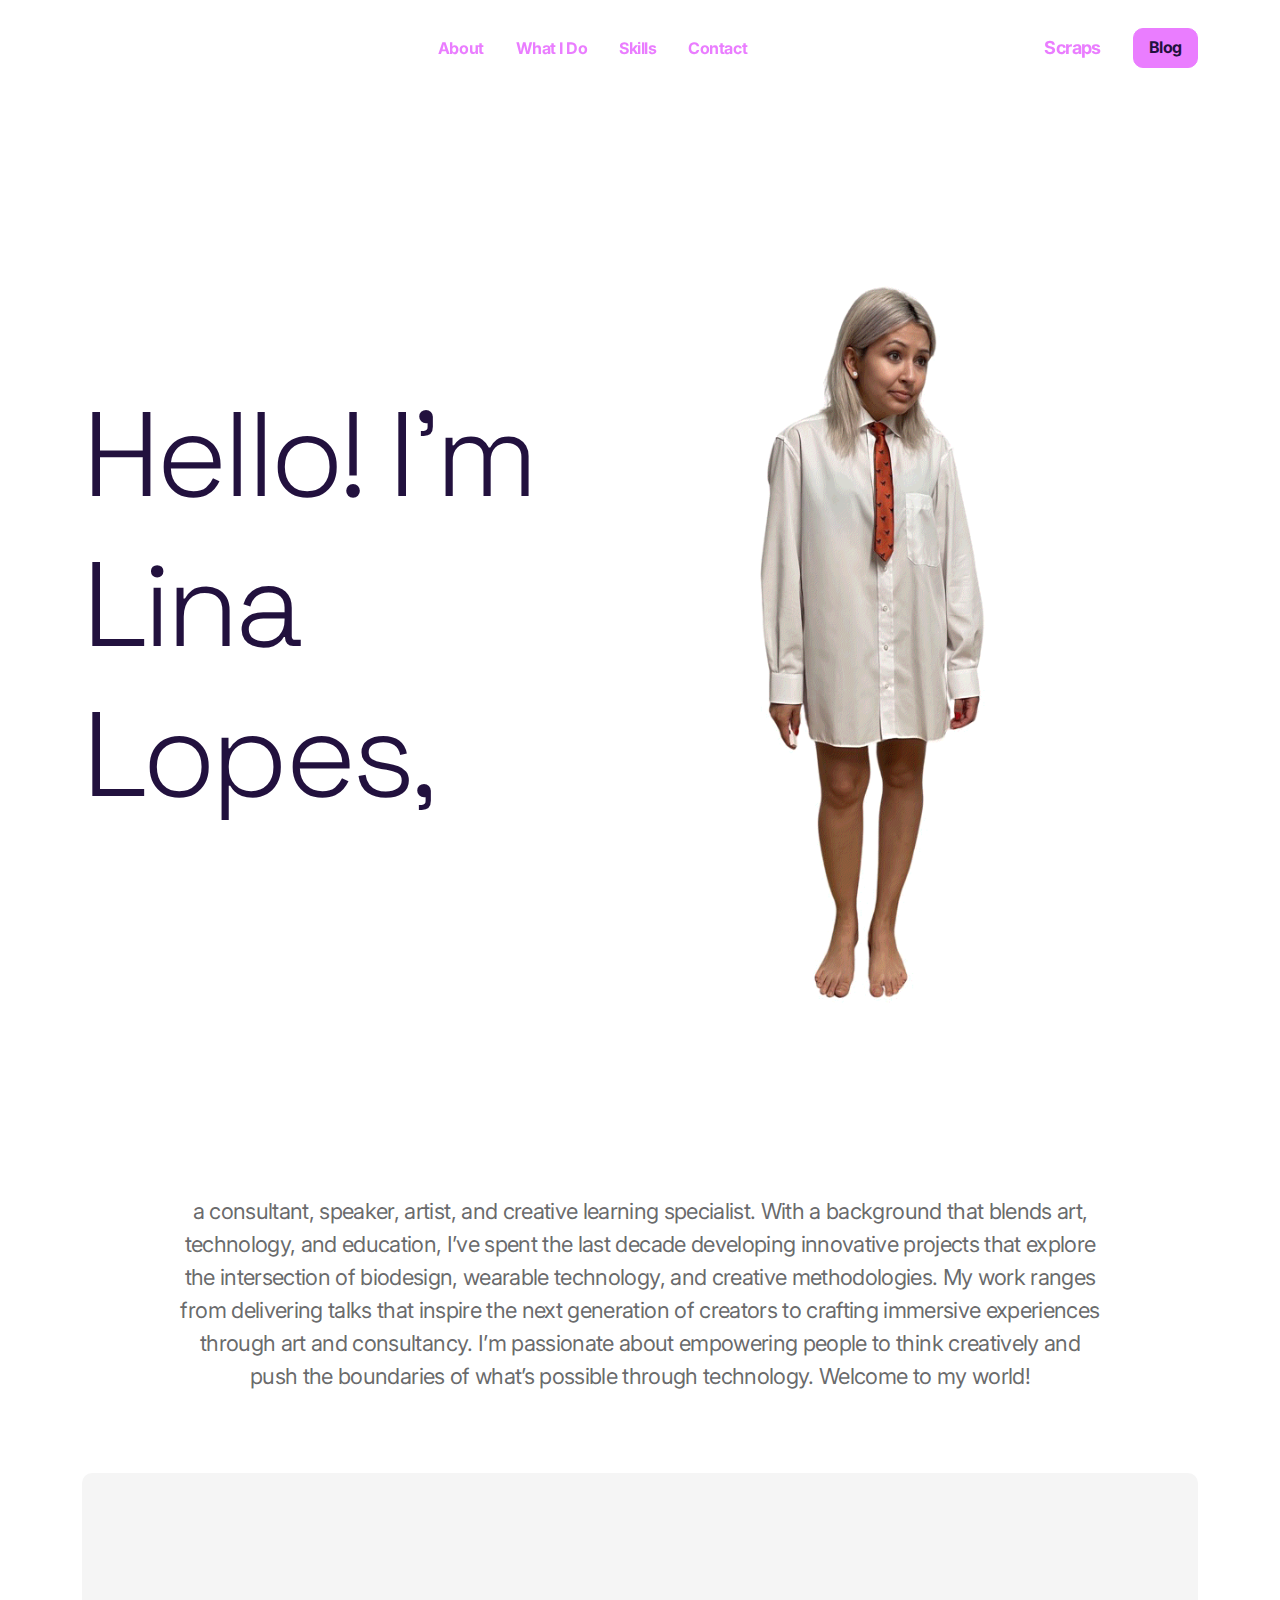
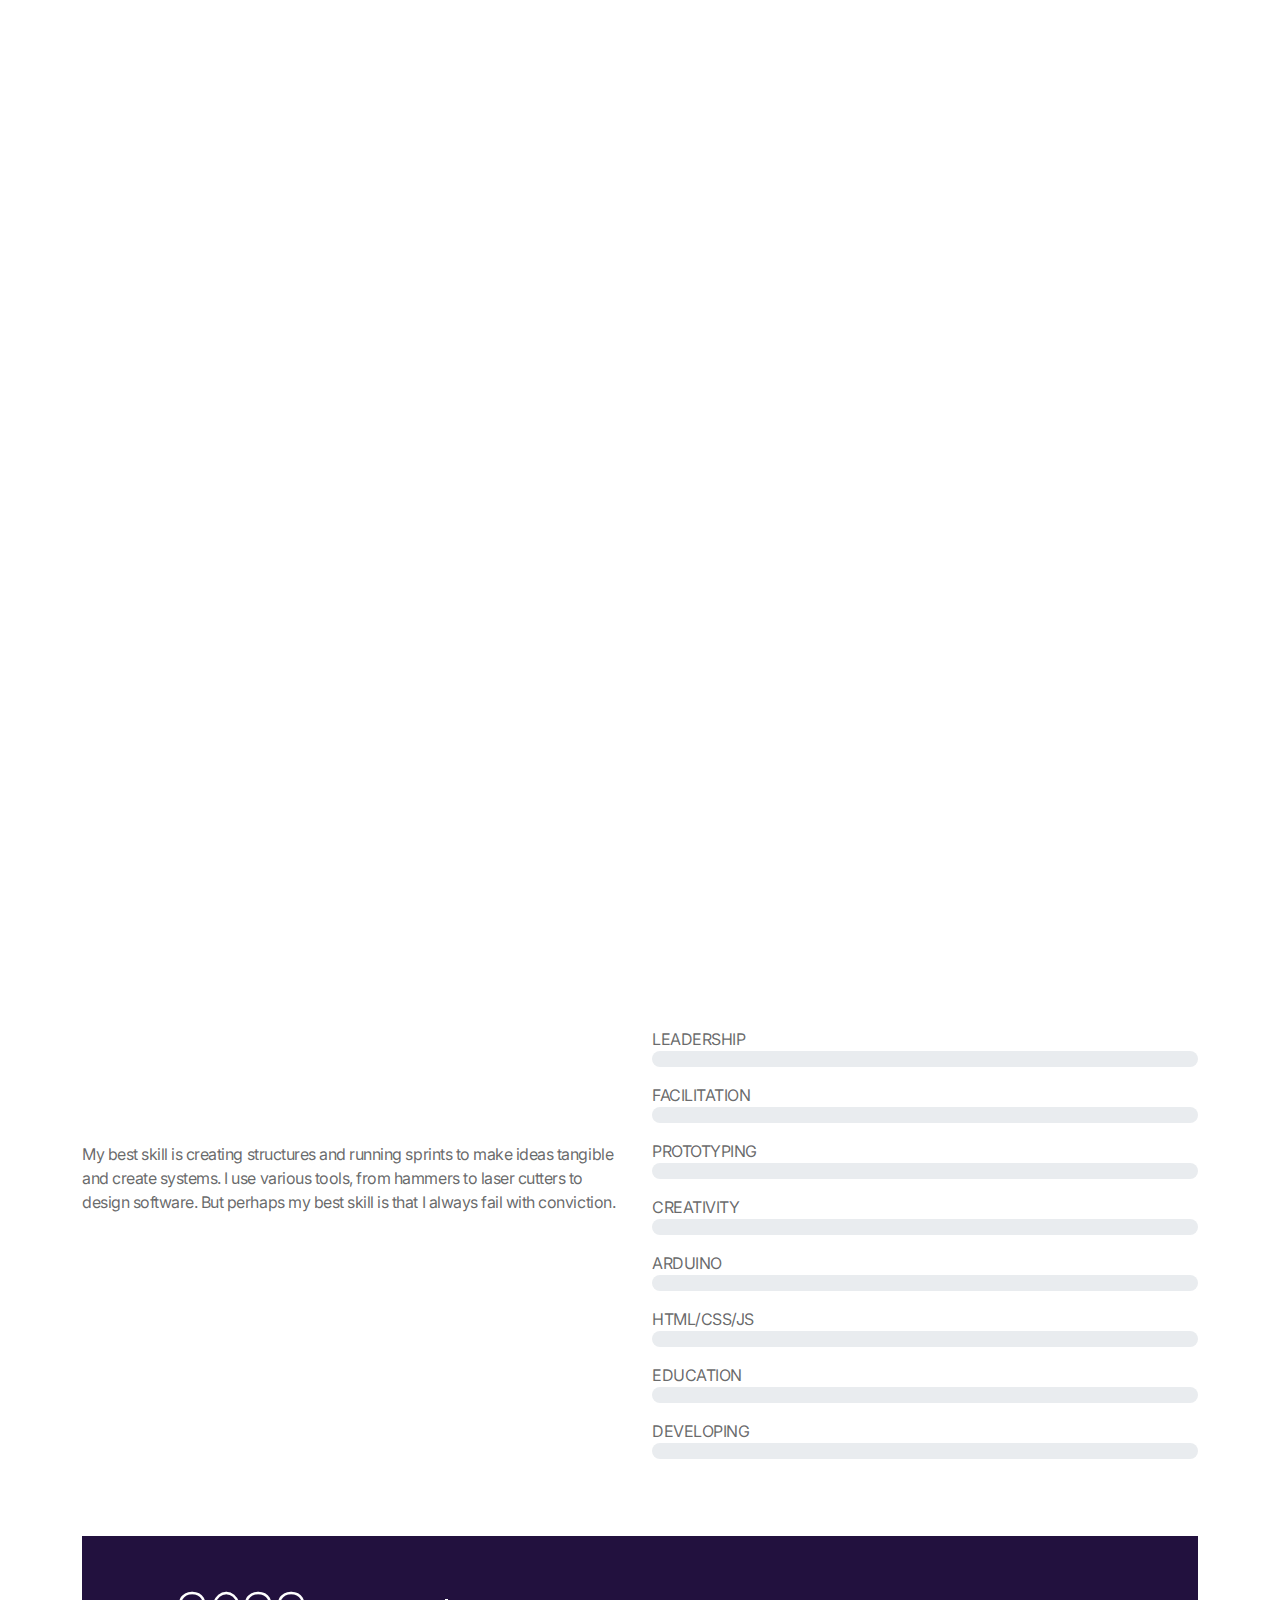
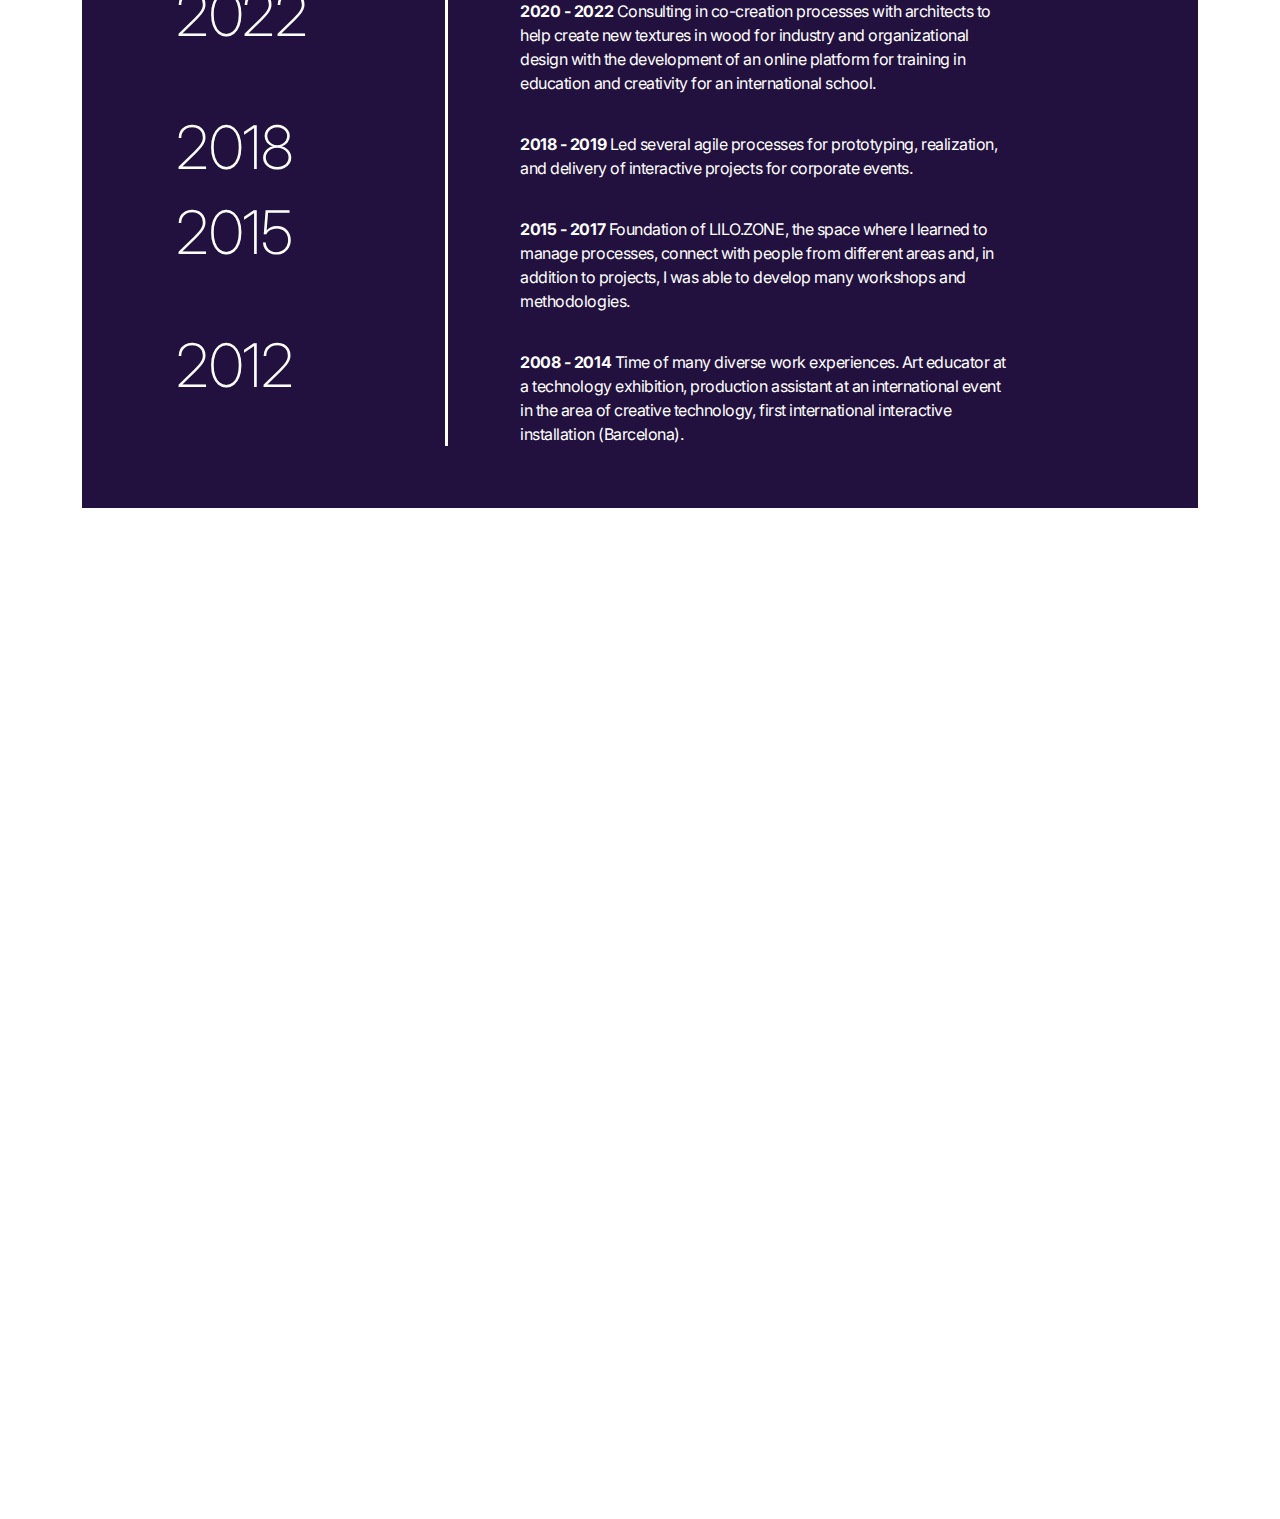
==== index.html @ 995b54a7 "what I do" ====
<!DOCTYPE html>
<html lang="en">

<head>
	<meta charset="utf-8">
	<title>Lina Lopes</title>
	<meta name="viewport" content="width=device-width, initial-scale=1">
	<link rel="icon" href="i/favicon.png">
	<!-- AOS 3.0.0-beta.6 plugin CSS (Animations) -->
	<link rel="stylesheet" href="https://unpkg.com/aos@next/dist/aos.css" />
	<!-- Google Fonts -->
	<link
		href="https://fonts.googleapis.com/css2?family=Space+Grotesk:wght@100;200;300;400;500;600;700;800;900&family=Inter:wght@100;200;300;400;500;600;700;800;900&subset=latin&display=swap"
		rel="stylesheet">
	<!-- Startup CSS + Bootstrap CSS (Styles for all blocks) -->
	<link href="css/styles.css" rel="stylesheet" />
	<!-- jQuery 3.6.0 (uncomment line below if you need jQuery) -->
	<!-- <script src="https://cdnjs.cloudflare.com/ajax/libs/jquery/3.6.0/jquery.min.js"></script> -->
	<!-- Open graph settings (social networks sharing settings) -->
	<meta name='twitter:card' content='summary_large_image'>
	<!-- Open graph settings end -->
</head>

<body>

	<!-- Navigation -->
	<nav class="bg-bg-3 sticky-top py-4 py-lg-7">
		<div class="d-block d-lg-none">
			<div class="container">
				<div class="row align-items-center">
					<div class="col-3" data-aos="fade-down" data-aos-delay="0">
						<a class="btn btn-width-equal-height d-lg-none rounded-circle custom-mobile-nav-btn"
							data-bs-toggle="offcanvas" data-bs-target="#custom-id-3pguncnc"><svg width="20" height="20"
								viewBox="0 0 16 16" fill="none" xmlns="http://www.w3.org/2000/svg" class="fill-light-1">
								<path
									d="M2.00016 5.33333H14.0002C14.177 5.33333 14.3465 5.2631 14.4716 5.13807C14.5966 5.01305 14.6668 4.84348 14.6668 4.66667C14.6668 4.48986 14.5966 4.32029 14.4716 4.19526C14.3465 4.07024 14.177 4 14.0002 4H2.00016C1.82335 4 1.65378 4.07024 1.52876 4.19526C1.40373 4.32029 1.3335 4.48986 1.3335 4.66667C1.3335 4.84348 1.40373 5.01305 1.52876 5.13807C1.65378 5.2631 1.82335 5.33333 2.00016 5.33333ZM14.0002 10.6667H2.00016C1.82335 10.6667 1.65378 10.7369 1.52876 10.8619C1.40373 10.987 1.3335 11.1565 1.3335 11.3333C1.3335 11.5101 1.40373 11.6797 1.52876 11.8047C1.65378 11.9298 1.82335 12 2.00016 12H14.0002C14.177 12 14.3465 11.9298 14.4716 11.8047C14.5966 11.6797 14.6668 11.5101 14.6668 11.3333C14.6668 11.1565 14.5966 10.987 14.4716 10.8619C14.3465 10.7369 14.177 10.6667 14.0002 10.6667ZM14.0002 7.33333H2.00016C1.82335 7.33333 1.65378 7.40357 1.52876 7.5286C1.40373 7.65362 1.3335 7.82319 1.3335 8C1.3335 8.17681 1.40373 8.34638 1.52876 8.4714C1.65378 8.59643 1.82335 8.66667 2.00016 8.66667H14.0002C14.177 8.66667 14.3465 8.59643 14.4716 8.4714C14.5966 8.34638 14.6668 8.17681 14.6668 8C14.6668 7.82319 14.5966 7.65362 14.4716 7.5286C14.3465 7.40357 14.177 7.33333 14.0002 7.33333Z">
								</path>
							</svg></a>
					</div>
					<div class="col-6 text-center" data-aos="fade-down" data-aos-delay="250">
						<!-- <a href="#"><img src="i/logo-dark.png" srcset="i/logo-dark@2x.png 2x" alt="" class="img-fluid"
								data-aos="fade-down" data-aos-delay="0"></a> -->
					</div>
					<div class="col-3" data-aos="fade-down" data-aos-delay="500">
					</div>
				</div>
			</div>
		</div>
		<div class="offcanvas offcanvas-start bg-bg-3" id="custom-id-3pguncnc" aria-hidden="true">
			<div class="offcanvas-header">
				<a href="#"><img src="i/logo-dark.png" srcset="i/logo-dark@2x.png 2x" alt="" class="img-fluid"></a>
				<a class="btn btn-sm btn-width-equal-height btn-bg-3" data-bs-dismiss="offcanvas"><svg width="24"
						height="24" viewBox="0 0 16 16" fill="none" xmlns="http://www.w3.org/2000/svg"
						class="fill-dark-2">
						<path
							d="M8.9398 8L13.1398 3.80667C13.2653 3.68113 13.3359 3.51087 13.3359 3.33333C13.3359 3.1558 13.2653 2.98554 13.1398 2.86C13.0143 2.73447 12.844 2.66394 12.6665 2.66394C12.4889 2.66394 12.3187 2.73447 12.1931 2.86L7.9998 7.06L3.80646 2.86C3.68093 2.73447 3.51066 2.66394 3.33313 2.66394C3.1556 2.66394 2.98533 2.73447 2.8598 2.86C2.73426 2.98554 2.66374 3.1558 2.66374 3.33333C2.66374 3.51087 2.73426 3.68113 2.8598 3.80667L7.0598 8L2.8598 12.1933C2.79731 12.2553 2.74771 12.329 2.71387 12.4103C2.68002 12.4915 2.6626 12.5787 2.6626 12.6667C2.6626 12.7547 2.68002 12.8418 2.71387 12.9231C2.74771 13.0043 2.79731 13.078 2.8598 13.14C2.92177 13.2025 2.99551 13.2521 3.07675 13.2859C3.15798 13.3198 3.24512 13.3372 3.33313 13.3372C3.42114 13.3372 3.50827 13.3198 3.58951 13.2859C3.67075 13.2521 3.74449 13.2025 3.80646 13.14L7.9998 8.94L12.1931 13.14C12.2551 13.2025 12.3288 13.2521 12.4101 13.2859C12.4913 13.3198 12.5785 13.3372 12.6665 13.3372C12.7545 13.3372 12.8416 13.3198 12.9228 13.2859C13.0041 13.2521 13.0778 13.2025 13.1398 13.14C13.2023 13.078 13.2519 13.0043 13.2857 12.9231C13.3196 12.8418 13.337 12.7547 13.337 12.6667C13.337 12.5787 13.3196 12.4915 13.2857 12.4103C13.2519 12.329 13.2023 12.2553 13.1398 12.1933L8.9398 8Z">
						</path>
					</svg></a>
			</div>
			<div class="offcanvas-body">
				<div>
					<a href="#about" class="fw-bold text-dark-1 py-2 d-inline-block">About</a>
				</div>
				<div>
					<a href="#whatido" class="fw-bold text-dark-1 py-2 d-inline-block">What I Do</a>
				</div>
				<div>
					<a href="#skills" class="fw-bold text-dark-1 py-2 d-inline-block">Skills</a>
				</div>
				<div>
					<a href="#contacts" class="fw-bold text-dark-1 py-2 d-inline-block">Contacts</a>
				</div>
				<div>
					<a href="https://linalopes-scraps.tumblr.com/" target="_blank"
						class="fw-bold py-2 d-inline-block">Scraps</a>
				</div>
				<a href="https://blog.linalopes.info/" target="_blank"
					class="btn btn-sm btn-action-1 rounded-2 mt-4">Blog</a>
			</div>
		</div>
		<div class="d-none d-lg-block">
			<div class="container">
				<div class="row align-items-center justify-content-between">
					<div class="col-2">
					</div>
					<div class="text-center d-flex justify-content-center col-6">
						<a href="#about" class="fw-bold mx-4" data-aos="fade-down"
							data-aos-delay="150">About</a>
						<a href="#whatido" class="fw-bold mx-4" data-aos="fade-down"
							data-aos-delay="250">What I Do</a>
						<a href="#skills" class="fw-bold mx-4" data-aos="fade-down"
							data-aos-delay="400">Skills</a>
						<a href="#contacts" class="fw-bold mx-4" data-aos="fade-down"
							data-aos-delay="500">Contact</a>
					</div>
					<div class="d-flex align-items-center justify-content-end col-lg-3">
						<a href="https://linalopes-scraps.tumblr.com/" target="_blank" class="fw-bold fs-4 me-8"
							data-aos="fade-down" data-aos-delay="650">Scraps</a>
						<a href="https://blog.linalopes.info/" target="_blank" class="btn btn-sm btn-action-1 rounded-2"
							data-aos="fade-down" data-aos-delay="750">Blog</a>
					</div>
				</div>
			</div>
		</div>
	</nav>
	<!-- Header -->
	<header class="py-20 bg-bg-3">
		<div class="container">
			<div class="row align-items-center flex-column-reverse flex-lg-row">
				<div class="col-lg-5 col-md-6">
					<h1 class="big-font fw-light" data-aos="fade-down" data-aos-delay="250">Hello! I'm Lina Lopes,</h1>
				</div>
				<div class="col-lg-7 col-md-6">
					<img src="i/lina.gif" srcset="i/lina.gif 2x" alt="Lina looks around" loading="lazy" class="mb-1 w-100" data-aos="fade-down"
						data-aos-delay="500">
				</div>
			</div>
		</div>
	</header>
	<!-- About -->
	<section id="about" class="py-10 py-lg-20 bg-bg-3">
		<div class="container">
			<div class="row justify-content-center">
				<div class="col-md-10 col-lg-10 col-xl-10 col-xxl-10">
					<p class="fs-2 text-center mb-0"> a consultant, speaker, artist, and creative learning specialist.
						With a background that blends art, technology, and education, I’ve spent the last decade
						developing innovative projects that explore the intersection of biodesign, wearable technology,
						and creative methodologies. My work ranges from delivering talks that inspire the next
						generation of creators to crafting immersive experiences through art and consultancy. I’m
						passionate about empowering people to think creatively and push the boundaries of what’s
						possible through technology. Welcome to my world! </p>
				</div>
			</div>
		</div>
	</section>
	<!-- CTO Blog -->
	<section class="text-center">
		<div class="container">
			<div class="bg-bg-2 rounded-2 p-8 p-md-12">
				<div class="row justify-content-center">
					<div class="col-10">
						<h2 class="display-5" data-aos="fade-down" data-aos-delay="0">Check the Blog of Processes</h2>
						<p class="mt-6 mb-8" data-aos="fade-down" data-aos-delay="250">The power of curiosity and collaborative work</p>
						<a href="https://blog.linalopes.info/" target="_blank" class="btn btn-action-1" data-aos="fade-down" data-aos-delay="500">Lina Lopes' Blog</a>
					</div>
				</div>
			</div>
		</div>
	</section>
	<!-- Bio-things -->
	<section class="py-10 py-lg-20 bg-bg-3">
		<div class="container">
			<div class="row justify-content-center">
				<div class="mb-8 mb-md-0 col-md-6 col-lg-5">
					<p class="fs-1 font-heading text-dark-1 mb-6 remove-br" data-aos="fade-down" data-aos-delay="0">
						Biodesign, Bioart, Bio-things</p>
					<p class="fs-4 mb-0" data-aos="fade-down" data-aos-delay="150"> Innovate with biodesign, bioart, and
						bio-things. Let’s harness the <strong>radical imagination of science and bio-based materials
						</strong> to craft sustainable, cutting-edge solutions to bring bold, visionary creations to
						life in ways we’ve only begun to imagine. </p>
				</div>
				<div class="col-md-6 col-lg-5">
					<p class="fs-1 font-heading text-dark-1 mb-6 remove-br" data-aos="fade-down" data-aos-delay="250">
						Creative Tech </p>
					<p class="fs-4 mb-0" data-aos="fade-down" data-aos-delay="400"> Create with creative
						technology—where art, <strong>machine learning, AI, and electronic hardware </strong> come
						together to build interactive, intelligent experiences that push boundaries and redefine
						creative innovation! </p>
				</div>
			</div>
		</div>
	</section>
	<!-- Content Scribe-bot -->
	<section class="py-10 py-lg-20 bg-bg-3 text-center">
		<div class="container">
			<div class="position-relative col-8 mx-auto" data-aos="fade-down" data-aos-delay="0">
				<img src="i/scribebot.gif" srcset="i/scribebot.gif 2x" alt="small drawbot" class="w-100" loading="lazy">
				<a href="#"
					class="btn btn-width-equal-height btn-action-1 position-absolute translate-middle top-50 start-50 rounded-circle"
					data-bs-toggle="modal" data-bs-target="#custom-id-16klrygz"> <svg width="24" height="24"
						viewBox="0 0 24 24" xmlns="http://www.w3.org/2000/svg" class="fill-light-1">
						<path
							d="M17.394 13.046L7.8495 18.584C7.0395 19.0535 6 18.485 6 17.5385V6.46252C6 5.51752 7.038 4.94752 7.8495 5.41852L17.394 10.9565C17.5783 11.0617 17.7314 11.2138 17.8379 11.3972C17.9445 11.5807 18.0006 11.7891 18.0006 12.0013C18.0006 12.2134 17.9445 12.4218 17.8379 12.6053C17.7314 12.7888 17.5783 12.9408 17.394 13.046Z">
						</path>
					</svg> </a>
				<div class="modal fade" id="custom-id-16klrygz" tabindex="-1">
					<a href="#"
						class="btn btn-sm btn-width-equal-height position-fixed top-0 end-0 zi-5 rounded-circle btn-bg-3 mt-4 me-4"
						data-bs-dismiss="modal"> <svg width="24" height="24" viewBox="0 0 16 16" fill="none"
							xmlns="http://www.w3.org/2000/svg" class="fill-dark-2">
							<path
								d="M8.9398 8L13.1398 3.80667C13.2653 3.68113 13.3359 3.51087 13.3359 3.33333C13.3359 3.1558 13.2653 2.98554 13.1398 2.86C13.0143 2.73447 12.844 2.66394 12.6665 2.66394C12.4889 2.66394 12.3187 2.73447 12.1931 2.86L7.9998 7.06L3.80646 2.86C3.68093 2.73447 3.51066 2.66394 3.33313 2.66394C3.1556 2.66394 2.98533 2.73447 2.8598 2.86C2.73426 2.98554 2.66374 3.1558 2.66374 3.33333C2.66374 3.51087 2.73426 3.68113 2.8598 3.80667L7.0598 8L2.8598 12.1933C2.79731 12.2553 2.74771 12.329 2.71387 12.4103C2.68002 12.4915 2.6626 12.5787 2.6626 12.6667C2.6626 12.7547 2.68002 12.8418 2.71387 12.9231C2.74771 13.0043 2.79731 13.078 2.8598 13.14C2.92177 13.2025 2.99551 13.2521 3.07675 13.2859C3.15798 13.3198 3.24512 13.3372 3.33313 13.3372C3.42114 13.3372 3.50827 13.3198 3.58951 13.2859C3.67075 13.2521 3.74449 13.2025 3.80646 13.14L7.9998 8.94L12.1931 13.14C12.2551 13.2025 12.3288 13.2521 12.4101 13.2859C12.4913 13.3198 12.5785 13.3372 12.6665 13.3372C12.7545 13.3372 12.8416 13.3198 12.9228 13.2859C13.0041 13.2521 13.0778 13.2025 13.1398 13.14C13.2023 13.078 13.2519 13.0043 13.2857 12.9231C13.3196 12.8418 13.337 12.7547 13.337 12.6667C13.337 12.5787 13.3196 12.4915 13.2857 12.4103C13.2519 12.329 13.2023 12.2553 13.1398 12.1933L8.9398 8Z">
							</path>
						</svg> </a>
					<div class="modal-dialog modal-fullscreen">
						<div class="modal-content bg-transparent">
							<div class="modal-body d-flex align-items-center justify-content-center">
								<div class="container d-flex justify-content-center align-items-center">
									<div class="ratio ratio-16x9">
										<iframe src="https://www.youtube.com/embed/-_zdGNuJoN8?si=blJDgdH7JxGbmbn_?rel=0"
											allowfullscreen="">
										</iframe>
									</div>
								</div>
							</div>
						</div>
					</div>
				</div>
			</div>
		</div>
	</section>
	<!-- What I do -->
	<section id="whatido" class="py-10 py-lg-20 bg-bg-3">
		<div class="container">
		  <div class="row">
			<div class="col-md-10 col-lg-8 col-xl-7 col-xxl-6">
			  <h2 class="display-5 mb-6" data-aos="fade-down" data-aos-delay="0">What I Do</h2>
			  <p class="fs-2 mb-8 mb-md-15" data-aos="fade-down" data-aos-delay="250">
				What if your next big idea could be elevated with expert consultancy, artistic vision, inspiring talks or innovative learning?
			  </p>
			</div>
		  </div>
		  <div class="row">
			<div class="mb-10 col-12" data-aos="fade-down" data-aos-delay="250">
			  <div class="border-bottom border-bottom-dark-2 opacity-30"></div>
			</div>
			<div class="row justify-content-center">
			  <div class="mb-15 col-sm-9 col-md-6" data-aos="fade-down" data-aos-delay="0">
				<a href="sprints.html" class="mb-4 w-100">
				  <img src="i/facilitation.jpg" srcset="i/facilitation.jpg 2x" alt="Facilitation image" class="w-100">
				</a>
				<h3 class="fs-3 font-heading text-dark-1 mb-2">Facilitation and Sprints</h3>
				<p class="fs-3 mb-4">
					Accelerate creative processes with expert facilitation in physical and digital prototyping. From wearable tech/IoT devices to machine learning/AI bring innovative ideas to life with hands-on guidance.
				</p>
			  </div>
	  
			  <div class="mb-15 mb-md-0 col-sm-9 col-md-6" data-aos="fade-down" data-aos-delay="0">
				<a href="talks.html" class="mb-4 w-100">
				  <img src="i/talk.jpg" srcset="i/talk.jpg 2x" alt="Talks image" class="w-100">
				</a>
				<h3 class="fs-3 font-heading text-dark-1 mb-2">Talks</h3>
				<p class="fs-3 mb-4">
					Dive into inspiring talks that blend art, technology, and innovation. Explore topics like biodegradable electronics and Artificial Creativity with hands-on demonstrations and visionary insights.
				</p>
			  </div>

			  <div class="mb-15 col-sm-9 col-md-6" data-aos="fade-down" data-aos-delay="250">
				<a href="#" class="mb-4 w-100">
				  <img src="i/portfolio.jpg" srcset="i/portfolio.jpg 2x" alt="Art portfolio image" class="w-100">
				</a>
				<h3 class="fs-3 font-heading text-dark-1 mb-2">Art</h3>
				<p class="fs-3 mb-4">
					Discover interactive installations, immersive experiences, and the fusion of art and biology through my bioart creations. Step into a world where technology meets nature, crafting unique artistic expressions that inspire and provoke.
				</p>
			  </div>
	  
			  <div class="col-sm-9 col-md-6" data-aos="fade-down" data-aos-delay="250">
				<a href="#" class="mb-4 w-100">
				  <img src="i/creative-learning.jpg" srcset="i/creative-learning.jpg 2x" alt="Creative Learning image" class="w-100">
				</a>
				<h3 class="fs-3 font-heading text-dark-1 mb-2">Creative Learning</h3>
				<p class="fs-3 mb-0">
					Empower creativity through innovative learning methodologies that blend technology, hands-on experimentation, and collaboration. Unlock new ways of thinking and creating with tailored workshops and educational methodologies.
				</p>
			  </div>
			</div>
		  </div>
		</div>
	  </section>


	<!-- Call to action -->
	<section class="bg-bg-3 py-10 py-lg-20">
		<div class="container">
			<div class="row align-items-end">
				<div class="col-sm-11 col-md-9 col-lg-7 col-xl-6 col-xxl-7" data-aos="fade-down" data-aos-delay="0">
					<h2 class="display-5 mb-6 mb-lg-8">Let’s do it together. We could create anything. </h2>
				</div>
				<div class="col-sm-10 col-md-7 col-lg-5 col-xl-6 col-xxl-5">
					<div class="row pt-10 m-100" data-aos="fade-down" data-aos-delay="250">		
						<iframe src="https://linalopes.substack.com/embed" frameborder="0" scrolling="no"></iframe>
					</div>
				</div>
			</div>
		</div>
	</section>
	
	<!-- Call to action -->
	<section id="skills" class="bg-bg-3 py-10 py-lg-20">
		<div class="container">
		  <h2 class="display-5 mb-6" data-aos="fade-down" data-aos-delay="0">Skills</h2>
		  <div class="row">
			<div class="col-md-6 col-sm-12 mb-4">
			  <p class="fs-2" data-aos="fade-down" data-aos-delay="250">I am always hooked by challenging, experimental, and co-creation processes involving creativity and technology.</p>
			  <p>My best skill is creating structures and running sprints to make ideas tangible and create systems. I use various tools, from hammers to laser cutters to design software. But perhaps my best skill is that I always fail with conviction.</p>
			</div>
			<div class="col-md-6 col-sm-12">
			  <ul class="list-unstyled">
				<!-- Skill 1 -->
				<li class="mb-4">
				  <div class="d-flex justify-content-between">
					<span class="name">LEADERSHIP</span>
					<!-- <span class="percentage">90%</span> -->
				  </div>
				  <div class="progress">
					<div class="progress-bar" role="progressbar" aria-valuenow="90" aria-valuemin="0" aria-valuemax="100"></div>
				  </div>
				</li>
				<!-- Skill 2 -->
				<li class="mb-4">
				  <div class="d-flex justify-content-between">
					<span class="name">FACILITATION</span>
					<!-- <span class="percentage">80%</span> -->
				  </div>
				  <div class="progress">
					<div class="progress-bar" role="progressbar" aria-valuenow="80" aria-valuemin="0" aria-valuemax="100"></div>
				  </div>
				</li>
				<!-- Skill 3 -->
				<li class="mb-4">
				  <div class="d-flex justify-content-between">
					<span class="name">PROTOTYPING</span>
					<!-- <span class="percentage">78%</span> -->
				  </div>
				  <div class="progress">
					<div class="progress-bar" role="progressbar" aria-valuenow="78" aria-valuemin="0" aria-valuemax="100"></div>
				  </div>
				</li>
				<!-- Skill 4 -->
				<li class="mb-4">
				  <div class="d-flex justify-content-between">
					<span class="name">CREATIVITY</span>
					<!-- <span class="percentage">93%</span> -->
				  </div>
				  <div class="progress">
					<div class="progress-bar" role="progressbar" aria-valuenow="93" aria-valuemin="0" aria-valuemax="100"></div>
				  </div>
				</li>
				<!-- Skill 5 -->
				<li class="mb-4">
					<div class="d-flex justify-content-between">
					  <span class="name">ARDUINO</span>
					  <!-- <span class="percentage">60%</span> -->
					</div>
					<div class="progress">
					  <div class="progress-bar" role="progressbar" aria-valuenow="60" aria-valuemin="0" aria-valuemax="100"></div>
					</div>
				</li>
				<!-- Skill 6 -->
				<li class="mb-4">
					<div class="d-flex justify-content-between">
					  <span class="name">HTML/CSS/JS</span>
					  <!-- <span class="percentage">68%</span> -->
					</div>
					<div class="progress">
					  <div class="progress-bar" role="progressbar" aria-valuenow="68" aria-valuemin="0" aria-valuemax="100"></div>
					</div>
				</li>
				<!-- Skill 7 -->
				<li class="mb-4">
					<div class="d-flex justify-content-between">
					  <span class="name">EDUCATION</span>
					  <!-- <span class="percentage">68%</span> -->
					</div>
					<div class="progress">
					  <div class="progress-bar" role="progressbar" aria-valuenow="80" aria-valuemin="0" aria-valuemax="100"></div>
					</div>
				</li>
				<!-- Skill 8 -->
				<li class="mb-4">
					<div class="d-flex justify-content-between">
					  <span class="name">DEVELOPING</span>
					  <!-- <span class="percentage">68%</span> -->
					</div>
					<div class="progress">
					  <div class="progress-bar" role="progressbar" aria-valuenow="43" aria-valuemin="0" aria-valuemax="100"></div>
					</div>
				  </li>
			  </ul>
			</div>
		  </div>
		  <div class="row mt-5">
			<div class="col-12">
			  <ul class="skills-history list-unstyled">
				<!-- Skill History Item 1 -->
				<li class="">
				  <div class="row">
					<div class="col-12 col-md-2">
					  <span class="date">2022</span>
					</div>
					<div class="col-12 col-md-10">
					  <p><strong>2020 - 2022</strong> Consulting in co-creation processes with architects to help create new textures in wood for industry and organizational design with the development of an online platform for training in education and creativity for an international school.</p>
					</div>
				  </div>
				</li>
				<!-- Skill History Item 2 -->
				<li class="">
				  <div class="row">
					<div class="col-12 col-md-2">
					  <span class="date">2018</span>
					</div>
					<div class="col-12 col-md-10">
					  <p><strong>2018 - 2019</strong> Led several agile processes for prototyping, realization, and delivery of interactive projects for corporate events.</p>
					</div>
				  </div>
				</li>
				
				<li class="">
					<div class="row">
					  <div class="col-12 col-md-2">
						<span class="date">2015</span>
					  </div>
					  <div class="col-12 col-md-10">
						<p><strong>2015 - 2017	</strong> Foundation of LILO.ZONE, the space where I learned to manage
							processes, connect with people from different areas and, in addition to projects, I was able
							to develop many workshops and methodologies.</p>
					  </div>
					</div>
				</li>
				<li class="">
					<div class="row">
					  <div class="col-12 col-md-2">
						<span class="date">2012</span>
					  </div>
					  <div class="col-12 col-md-10">
						<p><strong>2008 - 2014</strong> Time of many diverse work experiences. Art educator at a
							technology exhibition, production assistant at an international event in the area of
							creative technology, first international interactive installation (Barcelona).</p>
					  </div>
					</div>
				  </li>

			  </ul>
			</div>
		  </div>

		</div>
	  </section>
	  

	<!-- Contact -->
	<section id="contacts" class="py-10 py-lg-20 bg-bg-3 text-center">
		<div class="container">
			<div class="row justify-content-center">
				<div class="col-xxl-5 col-xl-6 col-lg-7 col-md-9">
					<h1 class="mb-6" data-aos="fade-down" data-aos-delay="0">Let’s talk</h1>
					<form action="https://formspree.io/f/xldrkanr" method="post" enctype="multipart/form-data"
						class="mb-15 js-ajax-form" data-aos="fade-down" data-aos-delay="150">
						<!-- forms alerts -->
						<div class="alert alert-action-8 fixed-top invisible fade js-form-result" data-result="success"
							role="alert">
							<span class="js-form-alert-text" data-default-text="Thanks for your message!">Thanks for
								your message!</span>
						</div>
						<div class="alert alert-action-5 fixed-top invisible fade js-form-result" data-result="error"
							role="alert">
							<span class="js-form-alert-text">Error!</span>
						</div>
						<!-- forms alerts end -->
						<input type="email" name="email" placeholder="Email"
							class="mb-6 form-control border border-dark-3" required="required">
						<textarea name="message" placeholder="Your message"
							class="mb-6 form-control border border-dark-3" rows="5"
							required="required">																		</textarea>
						<div class="mb-6 row justify-content-center">
							<div class="col-sm-6 mb-6 mb-sm-0">
								<input type="text" name="name" placeholder="Name"
									class="form-control border border-dark-3" required="required">
							</div>
							<div class="col-sm-6">
								<button type="submit" class="btn btn-action-1 w-100">Send message</button>
							</div>
						</div>
					</form>
					<!-- <div class="w-50 border-bottom border-dark-3 mx-auto mb-10" data-aos="fade-down"
						data-aos-delay="250"> -->
				</div>
				<p class="mb-2" data-aos="fade-down" data-aos-delay="400">
					<a href="https://calendly.com/lilothink-science/30min" target="_blank" class="btn btn-secondary">
					  <i class="fas fa-coffee"></i> Book a call
					</a> and let's get a virtual coffee together! <br> You can also reach me by email</p>
				</p>
				<p class="text-dark-1 fs-1" data-aos="fade-down"
					data-aos-delay="500">lilothink.science@gmail.com
				</p>
			</div>
		</div>
		</div>
	</section>
	<!-- Footer -->
	<footer class="bg-bg-3 pb-md-8 pt-md-10 py-8 text-center">
		<div class="container">
			<a href="https://www.instagram.com/lilo.think" target="_blank" class="mx-3" data-aos="fade-down"
				data-aos-delay="0"><svg width="24" height="24" viewBox="0 0 24 24" fill="none"
					xmlns="http://www.w3.org/2000/svg" class="fill-dark-1">
					<path
						d="M7.8 2H16.2C19.4 2 22 4.6 22 7.8V16.2C22 17.7383 21.3889 19.2135 20.3012 20.3012C19.2135 21.3889 17.7383 22 16.2 22H7.8C4.6 22 2 19.4 2 16.2V7.8C2 6.26174 2.61107 4.78649 3.69878 3.69878C4.78649 2.61107 6.26174 2 7.8 2ZM7.6 4C6.64522 4 5.72955 4.37928 5.05442 5.05442C4.37928 5.72955 4 6.64522 4 7.6V16.4C4 18.39 5.61 20 7.6 20H16.4C17.3548 20 18.2705 19.6207 18.9456 18.9456C19.6207 18.2705 20 17.3548 20 16.4V7.6C20 5.61 18.39 4 16.4 4H7.6ZM17.25 5.5C17.5815 5.5 17.8995 5.6317 18.1339 5.86612C18.3683 6.10054 18.5 6.41848 18.5 6.75C18.5 7.08152 18.3683 7.39946 18.1339 7.63388C17.8995 7.8683 17.5815 8 17.25 8C16.9185 8 16.6005 7.8683 16.3661 7.63388C16.1317 7.39946 16 7.08152 16 6.75C16 6.41848 16.1317 6.10054 16.3661 5.86612C16.6005 5.6317 16.9185 5.5 17.25 5.5ZM12 7C13.3261 7 14.5979 7.52678 15.5355 8.46447C16.4732 9.40215 17 10.6739 17 12C17 13.3261 16.4732 14.5979 15.5355 15.5355C14.5979 16.4732 13.3261 17 12 17C10.6739 17 9.40215 16.4732 8.46447 15.5355C7.52678 14.5979 7 13.3261 7 12C7 10.6739 7.52678 9.40215 8.46447 8.46447C9.40215 7.52678 10.6739 7 12 7ZM12 9C11.2044 9 10.4413 9.31607 9.87868 9.87868C9.31607 10.4413 9 11.2044 9 12C9 12.7956 9.31607 13.5587 9.87868 14.1213C10.4413 14.6839 11.2044 15 12 15C12.7956 15 13.5587 14.6839 14.1213 14.1213C14.6839 13.5587 15 12.7956 15 12C15 11.2044 14.6839 10.4413 14.1213 9.87868C13.5587 9.31607 12.7956 9 12 9Z">
					</path>
				</svg></a>
			<a href="https://www.youtube.com/channel/UCN_YD8rCYBtJaUVehLxmTug" target="_blank" class="mx-3"
				data-aos="fade-down" data-aos-delay="150"><svg width="24" height="24" viewBox="0 0 24 24" fill="none"
					xmlns="http://www.w3.org/2000/svg" class="fill-dark-1">
					<path
						d="M21.8 8.001C21.679 7.334 21.403 6.706 20.982 6.174C20.561 5.642 20.012 5.23 19.38 4.973C18.094 4.5 12 4.5 12 4.5C12 4.5 5.906 4.5 4.62 4.973C3.988 5.23 3.439 5.642 3.018 6.174C2.597 6.706 2.321 7.334 2.2 8.001C2 9.321 2 12 2 12C2 12 2 14.679 2.2 15.999C2.321 16.666 2.597 17.294 3.018 17.826C3.439 18.358 3.988 18.77 4.62 19.027C5.906 19.5 12 19.5 12 19.5C12 19.5 18.094 19.5 19.38 19.027C20.012 18.77 20.561 18.358 20.982 17.826C21.403 17.294 21.679 16.666 21.8 15.999C22 14.679 22 12 22 12C22 12 22 9.321 21.8 8.001ZM10.01 14.7V9.299L14.7 12L10.01 14.7Z">
					</path>
				</svg>
			</a>
			<a href="https://www.linkedin.com/in/lina-lopes/" target="_blank" class="mx-3" data-aos="fade-down"
				data-aos-delay="250"><svg xmlns="http://www.w3.org/2000/svg" width="24" height="24" fill="none"
					class="fill-dark-1" viewBox="0 0 16 16">
					<path
						d="M0 1.146C0 .513.526 0 1.175 0h13.65C15.474 0 16 .513 16 1.146v13.708c0 .633-.526 1.146-1.175 1.146H1.175C.526 16 0 15.487 0 14.854zm4.943 12.248V6.169H2.542v7.225zm-1.2-8.212c.837 0 1.358-.554 1.358-1.248-.015-.709-.52-1.248-1.342-1.248S2.4 3.226 2.4 3.934c0 .694.521 1.248 1.327 1.248zm4.908 8.212V9.359c0-.216.016-.432.08-.586.173-.431.568-.878 1.232-.878.869 0 1.216.662 1.216 1.634v3.865h2.401V9.25c0-2.22-1.184-3.252-2.764-3.252-1.274 0-1.845.7-2.165 1.193v.025h-.016l.016-.025V6.169h-2.4c.03.678 0 7.225 0 7.225z">
					</path>
				</svg></a>
			<div class="mt-10 mb-8 border-bottom border-dark-3" data-aos="fade-down" data-aos-delay="400">
			</div>
			<p class="fs-5 mb-0" data-aos="fade-down" data-aos-delay="500">Copyright © 2024</p>
		</div>
	</footer>

	<!-- Bootstrap JS -->
	<script src="https://cdn.jsdelivr.net/npm/bootstrap@5.1.2/dist/js/bootstrap.bundle.min.js"></script>

	<!-- AOS 3.0.0-beta.6 plugin JS (Animations) -->
	<script src="https://unpkg.com/aos@next/dist/aos.js"></script>

	<!-- Startup JS (Custom js for all blocks) -->
	<script src="js/scripts.js"></script>

</body>

</html>
---- css/styles.css ----
@charset "UTF-8";
/*
	Please, compile this file to /css/styles.css (or /css/styles.min.css);
	You can change the variables in the _custom-variables.scss file;
	All additional classes, styles, etc. can be found in the _custom.scss file;
	All other imports are copy-pasted from the bootstrap.scss file. You can comment imports that you don't use to make compiled CSS file weight less.
*/
/*
	Unfortunately, if we want to use some values from the _variables.scss, we should set them here too. 

	Otherwise, we'll catch an error that this variable is undefined. 
	This is caused because this file included in bootstrap.scss BEFORE the _variables.scss - 
	we MUST do that because of all the variables in the _variables.scss file has a !default statement. 
	That means that since this variable was defined it can not be overwritten anymore. 
	That's why we must put our variables before the default Bootstrap variables to overwrite them, 
	instead of simply including this file after the _variables.scss. 

	Weird, right? :)

	For example, we assign these default variables here:
	$white, $teal, $cyan, $font-size-base, $font-weight-bold (maybe some others after writing this comment)
*/
:root {
  --bs-deep-purple: #22113e;
  --bs-pink: #EA7DFF;
  --bs-turquoise: #08f2db;
  --bs-gray-green: #cad8d8;

  --bs-blue: #ea7dff;
  --bs-indigo: #08f2db;
  --bs-purple: #22113e;
  --bs-red: #DC3545;
  --bs-orange: #FD7E14;
  --bs-yellow: #FFA722;
  --bs-green: #8BD74E;
  --bs-teal: #20c997;
  --bs-cyan: #0dcaf0;
  --bs-white: #ffffff;
  --bs-gray: #cad8d8;
  --bs-gray-dark: rgba(39, 40, 42, 0.7);
  --bs-gray-100: #f8f9fa;
  --bs-gray-200: #e9ecef;
  --bs-gray-300: #dee2e6;
  --bs-gray-400: #ced4da;
  --bs-gray-500: #adb5bd;
  --bs-gray-600: #6c757d;
  --bs-gray-700: #495057;
  --bs-gray-800: #343a40;
  --bs-gray-900: #212529;
  --bs-action-1: #ea7dff;
  --bs-action-2: #08f2db;
  --bs-action-3: #22113e;
  --bs-action-4: #cad8d8;
  --bs-action-5: #DC3545;
  --bs-action-6: #FD7E14;
  --bs-action-7: #FFA722;
  --bs-action-8: #8BD74E;
  --bs-dark-1: #22113e;
  --bs-dark-2: rgba(39, 40, 42, 0.7);
  --bs-dark-3: #cad8d8;
  --bs-light-1: #ffffff;
  --bs-light-2: #cad8d8;
  --bs-light-3: rgba(255, 255, 255, 0.45);
  --bs-bg-1: #22113e;
  --bs-bg-2: #F5F5F5;
  --bs-bg-3: #ffffff;
  --bs-action-1-rgb: 234, 125, 255;
  --bs-action-2-rgb: 8, 242, 219;
  --bs-action-3-rgb: 34, 17, 62;
  --bs-action-4-rgb: 202, 216, 216;
  --bs-action-5-rgb: 220, 53, 69;
  --bs-action-6-rgb: 253, 126, 20;
  --bs-action-7-rgb: 255, 167, 34;
  --bs-action-8-rgb: 139, 215, 78;
  --bs-dark-1-rgb: 34, 17, 62;
  --bs-dark-2-rgb: 39, 40, 42;
  --bs-dark-3-rgb: 202, 216, 216;
  --bs-light-1-rgb: 255, 255, 255;
  --bs-light-2-rgb: 202, 216, 216;
  --bs-light-3-rgb: 255, 255, 255;
  --bs-bg-1-rgb: 34, 17, 62;
  --bs-bg-2-rgb: 245, 245, 245;
  --bs-bg-3-rgb: 255, 255, 255;
  --bs-white-rgb: 255, 255, 255;
  --bs-black-rgb: 34, 17, 62;
  --bs-body-color-rgb: 39, 40, 42;
  --bs-body-bg-rgb: 255, 255, 255;
  --bs-font-sans-serif: "Inter", system-ui, -apple-system, "Segoe UI", Roboto, "Helvetica Neue", Arial, "Noto Sans", "Liberation Sans", sans-serif, "Apple Color Emoji", "Segoe UI Emoji", "Segoe UI Symbol", "Noto Color Emoji";
  --bs-font-monospace: SFMono-Regular, Menlo, Monaco, Consolas, "Liberation Mono", "Courier New", monospace;
  --bs-gradient: linear-gradient(180deg, rgba(255, 255, 255, 0.15), rgba(255, 255, 255, 0));
  --bs-body-font-family: var(--bs-font-sans-serif);
  --bs-body-font-size: 1rem;
  --bs-body-font-weight: 400;
  --bs-body-line-height: 1.5;
  --bs-body-color: rgba(39, 40, 42, 0.7);
  --bs-body-bg: #ffffff;
}

*,
*::before,
*::after {
  box-sizing: border-box;
}

@media (prefers-reduced-motion: no-preference) {
  :root {
    scroll-behavior: smooth;
  }
}

body {
  margin: 0;
  font-family: var(--bs-body-font-family);
  font-size: var(--bs-body-font-size);
  font-weight: var(--bs-body-font-weight);
  line-height: var(--bs-body-line-height);
  color: var(--bs-body-color);
  text-align: var(--bs-body-text-align);
  background-color: var(--bs-body-bg);
  -webkit-text-size-adjust: 100%;
  -webkit-tap-highlight-color: rgba(34, 17, 62, 0);
}

hr {
  margin: 1rem 0;
  color: inherit;
  background-color: currentColor;
  border: 0;
  opacity: 0.25;
}

hr:not([size]) {
  height: 1px;
}

h6, .h6, h5, .h5, h4, .h4, h3, .h3, h2, .h2, h1, .h1 {
  margin-top: 0;
  margin-bottom: 0;
  font-family: Space Grotesk;
  font-weight: 700;
  line-height: 1.25;
  color: #22113e;
}

h1, .h1 {
  font-size: calc(1.35rem + 1.2vw);
}
@media (min-width: 1200px) {
  h1, .h1 {
    font-size: 2.25rem;
  }
}

h2, .h2 {
  font-size: calc(1.325rem + 0.9vw);
}
@media (min-width: 1200px) {
  h2, .h2 {
    font-size: 2rem;
  }
}

h3, .h3 {
  font-size: calc(1.3rem + 0.6vw);
}
@media (min-width: 1200px) {
  h3, .h3 {
    font-size: 1.75rem;
  }
}

h4, .h4 {
  font-size: calc(1.275rem + 0.3vw);
}
@media (min-width: 1200px) {
  h4, .h4 {
    font-size: 1.5rem;
  }
}

h5, .h5 {
  font-size: 1.25rem;
}

h6, .h6 {
  font-size: 1rem;
}

p {
  margin-top: 0;
  margin-bottom: 1rem;
}

abbr[title],
abbr[data-bs-original-title] {
  text-decoration: underline dotted;
  cursor: help;
  text-decoration-skip-ink: none;
}

address {
  margin-bottom: 1rem;
  font-style: normal;
  line-height: inherit;
}

ol,
ul {
  padding-left: 2rem;
}

ol,
ul,
dl {
  margin-top: 0;
  margin-bottom: 1rem;
}

ol ol,
ul ul,
ol ul,
ul ol {
  margin-bottom: 0;
}

dt {
  font-weight: 700;
}

dd {
  margin-bottom: 0.5rem;
  margin-left: 0;
}

blockquote {
  margin: 0 0 1rem;
}

b,
strong {
  font-weight: bolder;
}

small, .small {
  font-size: 0.875em;
}

mark, .mark {
  padding: 0.2em;
  background-color: #fcf8e3;
}

sub,
sup {
  position: relative;
  font-size: 0.75em;
  line-height: 0;
  vertical-align: baseline;
}

sub {
  bottom: -0.25em;
}

sup {
  top: -0.5em;
}

a {
  color: var(--bs-pink);
  text-decoration: none;
}
a:hover {
  color: var(--bs-deep-purple);
  background-color: var(--bs-pink);
  text-decoration: none;
}

a:not([href]):not([class]), a:not([href]):not([class]):hover {
  color: inherit;
  text-decoration: none;
}

pre,
code,
kbd,
samp {
  font-family: var(--bs-font-monospace);
  font-size: 1em;
  direction: ltr /* rtl:ignore */;
  unicode-bidi: bidi-override;
}

pre {
  display: block;
  margin-top: 0;
  margin-bottom: 1rem;
  overflow: auto;
  font-size: 0.875em;
}
pre code {
  font-size: inherit;
  color: inherit;
  word-break: normal;
}

code {
  font-size: 0.875em;
  color: #d63384;
  word-wrap: break-word;
}
a > code {
  color: inherit;
}

kbd {
  padding: 0.2rem 0.4rem;
  font-size: 0.875em;
  color: #ffffff;
  background-color: #212529;
  border-radius: 0.3125rem;
}
kbd kbd {
  padding: 0;
  font-size: 1em;
  font-weight: 700;
}

figure {
  margin: 0 0 1rem;
}

img,
svg {
  vertical-align: middle;
}

img:hover {
  color: var(--bs-pink);
  opacity: 0.8; /* Add a subtle opacity change on hover */
  transition: opacity 0.3s ease; /* Smooth transition for the hover effect */
}

table {
  caption-side: bottom;
  border-collapse: collapse;
}

caption {
  padding-top: 0.5rem;
  padding-bottom: 0.5rem;
  color: #6c757d;
  text-align: left;
}

th {
  text-align: inherit;
  text-align: -webkit-match-parent;
}

thead,
tbody,
tfoot,
tr,
td,
th {
  border-color: inherit;
  border-style: solid;
  border-width: 0;
}

label {
  display: inline-block;
}

button {
  border-radius: 0;
}

button:focus:not(:focus-visible) {
  outline: 0;
}

input,
button,
select,
optgroup,
textarea {
  margin: 0;
  font-family: inherit;
  font-size: inherit;
  line-height: inherit;
}

button,
select {
  text-transform: none;
}

[role=button] {
  cursor: pointer;
}

select {
  word-wrap: normal;
}
select:disabled {
  opacity: 1;
}

[list]::-webkit-calendar-picker-indicator {
  display: none;
}

button,
[type=button],
[type=reset],
[type=submit] {
  -webkit-appearance: button;
}
button:not(:disabled),
[type=button]:not(:disabled),
[type=reset]:not(:disabled),
[type=submit]:not(:disabled) {
  cursor: pointer;
}

::-moz-focus-inner {
  padding: 0;
  border-style: none;
}

textarea {
  resize: vertical;
}

fieldset {
  min-width: 0;
  padding: 0;
  margin: 0;
  border: 0;
}

legend {
  float: left;
  width: 100%;
  padding: 0;
  margin-bottom: 0.5rem;
  font-size: calc(1.275rem + 0.3vw);
  line-height: inherit;
}
@media (min-width: 1200px) {
  legend {
    font-size: 1.5rem;
  }
}
legend + * {
  clear: left;
}

::-webkit-datetime-edit-fields-wrapper,
::-webkit-datetime-edit-text,
::-webkit-datetime-edit-minute,
::-webkit-datetime-edit-hour-field,
::-webkit-datetime-edit-day-field,
::-webkit-datetime-edit-month-field,
::-webkit-datetime-edit-year-field {
  padding: 0;
}

::-webkit-inner-spin-button {
  height: auto;
}

[type=search] {
  outline-offset: -2px;
  -webkit-appearance: textfield;
}

/* rtl:raw:
[type="tel"],
[type="url"],
[type="email"],
[type="number"] {
  direction: ltr;
}
*/
::-webkit-search-decoration {
  -webkit-appearance: none;
}

::-webkit-color-swatch-wrapper {
  padding: 0;
}

::file-selector-button {
  font: inherit;
}

::-webkit-file-upload-button {
  font: inherit;
  -webkit-appearance: button;
}

output {
  display: inline-block;
}

iframe {
  border: 0;
}

summary {
  display: list-item;
  cursor: pointer;
}

progress {
  vertical-align: baseline;
}

[hidden] {
  display: none !important;
}

.lead {
  font-size: 1.25rem;
  font-weight: 300;
}

.display-1 {
  font-size: calc(1.675rem + 5.1vw);
  font-weight: 700;
  line-height: 1.1;
}
@media (min-width: 1200px) {
  .display-1 {
    font-size: 5.5rem;
  }
}

.display-2 {
  font-size: calc(1.625rem + 4.5vw);
  font-weight: 700;
  line-height: 1.1;
}
@media (min-width: 1200px) {
  .display-2 {
    font-size: 5rem;
  }
}

.display-3 {
  font-size: calc(1.575rem + 3.9vw);
  font-weight: 700;
  line-height: 1.1;
}
@media (min-width: 1200px) {
  .display-3 {
    font-size: 4.5rem;
  }
}

.display-4 {
  font-size: calc(1.5rem + 3vw);
  font-weight: 700;
  line-height: 1.1;
}
@media (min-width: 1200px) {
  .display-4 {
    font-size: 3.75rem;
  }
}

.display-5 {
  font-size: calc(1.425rem + 2.1vw);
  font-weight: 700;
  line-height: 1.1;
}
@media (min-width: 1200px) {
  .display-5 {
    font-size: 3rem;
  }
}

.display-6 {
  font-size: calc(1.375rem + 1.5vw);
  font-weight: 700;
  line-height: 1.1;
}
@media (min-width: 1200px) {
  .display-6 {
    font-size: 2.5rem;
  }
}

.list-unstyled {
  padding-left: 0;
  list-style: none;
}

.list-inline {
  padding-left: 0;
  list-style: none;
}

.list-inline-item {
  display: inline-block;
}
.list-inline-item:not(:last-child) {
  margin-right: 0.5rem;
}

.initialism {
  font-size: 0.875em;
  text-transform: uppercase;
}

.blockquote {
  margin-bottom: 1rem;
  font-size: 1.25rem;
}
.blockquote > :last-child {
  margin-bottom: 0;
}

.blockquote-footer {
  margin-top: -1rem;
  margin-bottom: 1rem;
  font-size: 0.875em;
  color: #6c757d;
}
.blockquote-footer::before {
  content: "— ";
}

.img-fluid {
  max-width: 100%;
  height: auto;
}

.img-thumbnail {
  padding: 0.25rem;
  background-color: #ffffff;
  border: 1px solid #dee2e6;
  border-radius: 0.625rem;
  max-width: 100%;
  height: auto;
}

.figure {
  display: inline-block;
}

.figure-img {
  margin-bottom: 0.5rem;
  line-height: 1;
}

.figure-caption {
  font-size: 0.875em;
  color: #6c757d;
}

.container,
.container-fluid,
.container-xxl,
.container-xl,
.container-lg,
.container-md,
.container-sm {
  width: 100%;
  padding-right: var(--bs-gutter-x, 0.75rem);
  padding-left: var(--bs-gutter-x, 0.75rem);
  margin-right: auto;
  margin-left: auto;
}

@media (min-width: 576px) {
  .container-sm, .container {
    max-width: 540px;
  }
}
@media (min-width: 768px) {
  .container-md, .container-sm, .container {
    max-width: 720px;
  }
}
@media (min-width: 992px) {
  .container-lg, .container-md, .container-sm, .container {
    max-width: 960px;
  }
}
@media (min-width: 1200px) {
  .container-xl, .container-lg, .container-md, .container-sm, .container {
    max-width: 1140px;
  }
}
@media (min-width: 1400px) {
  .container-xxl, .container-xl, .container-lg, .container-md, .container-sm, .container {
    max-width: 1320px;
  }
}
.row {
  --bs-gutter-x: 1.5rem;
  --bs-gutter-y: 0;
  display: flex;
  flex-wrap: wrap;
  margin-top: calc(-1 * var(--bs-gutter-y));
  margin-right: calc(-0.5 * var(--bs-gutter-x));
  margin-left: calc(-0.5 * var(--bs-gutter-x));
}
.row > * {
  flex-shrink: 0;
  width: 100%;
  max-width: 100%;
  padding-right: calc(var(--bs-gutter-x) * 0.5);
  padding-left: calc(var(--bs-gutter-x) * 0.5);
  margin-top: var(--bs-gutter-y);
}

.col {
  flex: 1 0 0%;
}

.row-cols-auto > * {
  flex: 0 0 auto;
  width: auto;
}

.row-cols-1 > * {
  flex: 0 0 auto;
  width: 100%;
}

.row-cols-2 > * {
  flex: 0 0 auto;
  width: 50%;
}

.row-cols-3 > * {
  flex: 0 0 auto;
  width: 33.3333333333%;
}

.row-cols-4 > * {
  flex: 0 0 auto;
  width: 25%;
}

.row-cols-5 > * {
  flex: 0 0 auto;
  width: 20%;
}

.row-cols-6 > * {
  flex: 0 0 auto;
  width: 16.6666666667%;
}

.col-auto {
  flex: 0 0 auto;
  width: auto;
}

.col-1 {
  flex: 0 0 auto;
  width: 8.33333333%;
}

.col-2 {
  flex: 0 0 auto;
  width: 16.66666667%;
}

.col-3 {
  flex: 0 0 auto;
  width: 25%;
}

.col-4 {
  flex: 0 0 auto;
  width: 33.33333333%;
}

.col-5 {
  flex: 0 0 auto;
  width: 41.66666667%;
}

.col-6 {
  flex: 0 0 auto;
  width: 50%;
}

.col-7 {
  flex: 0 0 auto;
  width: 58.33333333%;
}

.col-8 {
  flex: 0 0 auto;
  width: 66.66666667%;
}

.col-9 {
  flex: 0 0 auto;
  width: 75%;
}

.col-10 {
  flex: 0 0 auto;
  width: 83.33333333%;
}

.col-11 {
  flex: 0 0 auto;
  width: 91.66666667%;
}

.col-12 {
  flex: 0 0 auto;
  width: 100%;
}

.offset-1 {
  margin-left: 8.33333333%;
}

.offset-2 {
  margin-left: 16.66666667%;
}

.offset-3 {
  margin-left: 25%;
}

.offset-4 {
  margin-left: 33.33333333%;
}

.offset-5 {
  margin-left: 41.66666667%;
}

.offset-6 {
  margin-left: 50%;
}

.offset-7 {
  margin-left: 58.33333333%;
}

.offset-8 {
  margin-left: 66.66666667%;
}

.offset-9 {
  margin-left: 75%;
}

.offset-10 {
  margin-left: 83.33333333%;
}

.offset-11 {
  margin-left: 91.66666667%;
}

.g-0,
.gx-0 {
  --bs-gutter-x: 0;
}

.g-0,
.gy-0 {
  --bs-gutter-y: 0;
}

.g-1,
.gx-1 {
  --bs-gutter-x: 0.25rem;
}

.g-1,
.gy-1 {
  --bs-gutter-y: 0.25rem;
}

.g-2,
.gx-2 {
  --bs-gutter-x: 0.5rem;
}

.g-2,
.gy-2 {
  --bs-gutter-y: 0.5rem;
}

.g-3,
.gx-3 {
  --bs-gutter-x: 0.75rem;
}

.g-3,
.gy-3 {
  --bs-gutter-y: 0.75rem;
}

.g-4,
.gx-4 {
  --bs-gutter-x: 1rem;
}

.g-4,
.gy-4 {
  --bs-gutter-y: 1rem;
}

.g-5,
.gx-5 {
  --bs-gutter-x: 1.25rem;
}

.g-5,
.gy-5 {
  --bs-gutter-y: 1.25rem;
}

.g-6,
.gx-6 {
  --bs-gutter-x: 1.5rem;
}

.g-6,
.gy-6 {
  --bs-gutter-y: 1.5rem;
}

.g-7,
.gx-7 {
  --bs-gutter-x: 1.75rem;
}

.g-7,
.gy-7 {
  --bs-gutter-y: 1.75rem;
}

.g-8,
.gx-8 {
  --bs-gutter-x: 2rem;
}

.g-8,
.gy-8 {
  --bs-gutter-y: 2rem;
}

.g-9,
.gx-9 {
  --bs-gutter-x: 2.25rem;
}

.g-9,
.gy-9 {
  --bs-gutter-y: 2.25rem;
}

.g-10,
.gx-10 {
  --bs-gutter-x: 2.5rem;
}

.g-10,
.gy-10 {
  --bs-gutter-y: 2.5rem;
}

.g-11,
.gx-11 {
  --bs-gutter-x: 2.75rem;
}

.g-11,
.gy-11 {
  --bs-gutter-y: 2.75rem;
}

.g-12,
.gx-12 {
  --bs-gutter-x: 3rem;
}

.g-12,
.gy-12 {
  --bs-gutter-y: 3rem;
}

.g-13,
.gx-13 {
  --bs-gutter-x: 3.25rem;
}

.g-13,
.gy-13 {
  --bs-gutter-y: 3.25rem;
}

.g-14,
.gx-14 {
  --bs-gutter-x: 3.5rem;
}

.g-14,
.gy-14 {
  --bs-gutter-y: 3.5rem;
}

.g-15,
.gx-15 {
  --bs-gutter-x: 3.75rem;
}

.g-15,
.gy-15 {
  --bs-gutter-y: 3.75rem;
}

.g-16,
.gx-16 {
  --bs-gutter-x: 4rem;
}

.g-16,
.gy-16 {
  --bs-gutter-y: 4rem;
}

.g-17,
.gx-17 {
  --bs-gutter-x: 4.25rem;
}

.g-17,
.gy-17 {
  --bs-gutter-y: 4.25rem;
}

.g-18,
.gx-18 {
  --bs-gutter-x: 4.5rem;
}

.g-18,
.gy-18 {
  --bs-gutter-y: 4.5rem;
}

.g-19,
.gx-19 {
  --bs-gutter-x: 4.75rem;
}

.g-19,
.gy-19 {
  --bs-gutter-y: 4.75rem;
}

.g-20,
.gx-20 {
  --bs-gutter-x: 5rem;
}

.g-20,
.gy-20 {
  --bs-gutter-y: 5rem;
}

@media (min-width: 576px) {
  .col-sm {
    flex: 1 0 0%;
  }

  .row-cols-sm-auto > * {
    flex: 0 0 auto;
    width: auto;
  }

  .row-cols-sm-1 > * {
    flex: 0 0 auto;
    width: 100%;
  }

  .row-cols-sm-2 > * {
    flex: 0 0 auto;
    width: 50%;
  }

  .row-cols-sm-3 > * {
    flex: 0 0 auto;
    width: 33.3333333333%;
  }

  .row-cols-sm-4 > * {
    flex: 0 0 auto;
    width: 25%;
  }

  .row-cols-sm-5 > * {
    flex: 0 0 auto;
    width: 20%;
  }

  .row-cols-sm-6 > * {
    flex: 0 0 auto;
    width: 16.6666666667%;
  }

  .col-sm-auto {
    flex: 0 0 auto;
    width: auto;
  }

  .col-sm-1 {
    flex: 0 0 auto;
    width: 8.33333333%;
  }

  .col-sm-2 {
    flex: 0 0 auto;
    width: 16.66666667%;
  }

  .col-sm-3 {
    flex: 0 0 auto;
    width: 25%;
  }

  .col-sm-4 {
    flex: 0 0 auto;
    width: 33.33333333%;
  }

  .col-sm-5 {
    flex: 0 0 auto;
    width: 41.66666667%;
  }

  .col-sm-6 {
    flex: 0 0 auto;
    width: 50%;
  }

  .col-sm-7 {
    flex: 0 0 auto;
    width: 58.33333333%;
  }

  .col-sm-8 {
    flex: 0 0 auto;
    width: 66.66666667%;
  }

  .col-sm-9 {
    flex: 0 0 auto;
    width: 75%;
  }

  .col-sm-10 {
    flex: 0 0 auto;
    width: 83.33333333%;
  }

  .col-sm-11 {
    flex: 0 0 auto;
    width: 91.66666667%;
  }

  .col-sm-12 {
    flex: 0 0 auto;
    width: 100%;
  }

  .offset-sm-0 {
    margin-left: 0;
  }

  .offset-sm-1 {
    margin-left: 8.33333333%;
  }

  .offset-sm-2 {
    margin-left: 16.66666667%;
  }

  .offset-sm-3 {
    margin-left: 25%;
  }

  .offset-sm-4 {
    margin-left: 33.33333333%;
  }

  .offset-sm-5 {
    margin-left: 41.66666667%;
  }

  .offset-sm-6 {
    margin-left: 50%;
  }

  .offset-sm-7 {
    margin-left: 58.33333333%;
  }

  .offset-sm-8 {
    margin-left: 66.66666667%;
  }

  .offset-sm-9 {
    margin-left: 75%;
  }

  .offset-sm-10 {
    margin-left: 83.33333333%;
  }

  .offset-sm-11 {
    margin-left: 91.66666667%;
  }

  .g-sm-0,
.gx-sm-0 {
    --bs-gutter-x: 0;
  }

  .g-sm-0,
.gy-sm-0 {
    --bs-gutter-y: 0;
  }

  .g-sm-1,
.gx-sm-1 {
    --bs-gutter-x: 0.25rem;
  }

  .g-sm-1,
.gy-sm-1 {
    --bs-gutter-y: 0.25rem;
  }

  .g-sm-2,
.gx-sm-2 {
    --bs-gutter-x: 0.5rem;
  }

  .g-sm-2,
.gy-sm-2 {
    --bs-gutter-y: 0.5rem;
  }

  .g-sm-3,
.gx-sm-3 {
    --bs-gutter-x: 0.75rem;
  }

  .g-sm-3,
.gy-sm-3 {
    --bs-gutter-y: 0.75rem;
  }

  .g-sm-4,
.gx-sm-4 {
    --bs-gutter-x: 1rem;
  }

  .g-sm-4,
.gy-sm-4 {
    --bs-gutter-y: 1rem;
  }

  .g-sm-5,
.gx-sm-5 {
    --bs-gutter-x: 1.25rem;
  }

  .g-sm-5,
.gy-sm-5 {
    --bs-gutter-y: 1.25rem;
  }

  .g-sm-6,
.gx-sm-6 {
    --bs-gutter-x: 1.5rem;
  }

  .g-sm-6,
.gy-sm-6 {
    --bs-gutter-y: 1.5rem;
  }

  .g-sm-7,
.gx-sm-7 {
    --bs-gutter-x: 1.75rem;
  }

  .g-sm-7,
.gy-sm-7 {
    --bs-gutter-y: 1.75rem;
  }

  .g-sm-8,
.gx-sm-8 {
    --bs-gutter-x: 2rem;
  }

  .g-sm-8,
.gy-sm-8 {
    --bs-gutter-y: 2rem;
  }

  .g-sm-9,
.gx-sm-9 {
    --bs-gutter-x: 2.25rem;
  }

  .g-sm-9,
.gy-sm-9 {
    --bs-gutter-y: 2.25rem;
  }

  .g-sm-10,
.gx-sm-10 {
    --bs-gutter-x: 2.5rem;
  }

  .g-sm-10,
.gy-sm-10 {
    --bs-gutter-y: 2.5rem;
  }

  .g-sm-11,
.gx-sm-11 {
    --bs-gutter-x: 2.75rem;
  }

  .g-sm-11,
.gy-sm-11 {
    --bs-gutter-y: 2.75rem;
  }

  .g-sm-12,
.gx-sm-12 {
    --bs-gutter-x: 3rem;
  }

  .g-sm-12,
.gy-sm-12 {
    --bs-gutter-y: 3rem;
  }

  .g-sm-13,
.gx-sm-13 {
    --bs-gutter-x: 3.25rem;
  }

  .g-sm-13,
.gy-sm-13 {
    --bs-gutter-y: 3.25rem;
  }

  .g-sm-14,
.gx-sm-14 {
    --bs-gutter-x: 3.5rem;
  }

  .g-sm-14,
.gy-sm-14 {
    --bs-gutter-y: 3.5rem;
  }

  .g-sm-15,
.gx-sm-15 {
    --bs-gutter-x: 3.75rem;
  }

  .g-sm-15,
.gy-sm-15 {
    --bs-gutter-y: 3.75rem;
  }

  .g-sm-16,
.gx-sm-16 {
    --bs-gutter-x: 4rem;
  }

  .g-sm-16,
.gy-sm-16 {
    --bs-gutter-y: 4rem;
  }

  .g-sm-17,
.gx-sm-17 {
    --bs-gutter-x: 4.25rem;
  }

  .g-sm-17,
.gy-sm-17 {
    --bs-gutter-y: 4.25rem;
  }

  .g-sm-18,
.gx-sm-18 {
    --bs-gutter-x: 4.5rem;
  }

  .g-sm-18,
.gy-sm-18 {
    --bs-gutter-y: 4.5rem;
  }

  .g-sm-19,
.gx-sm-19 {
    --bs-gutter-x: 4.75rem;
  }

  .g-sm-19,
.gy-sm-19 {
    --bs-gutter-y: 4.75rem;
  }

  .g-sm-20,
.gx-sm-20 {
    --bs-gutter-x: 5rem;
  }

  .g-sm-20,
.gy-sm-20 {
    --bs-gutter-y: 5rem;
  }
}
@media (min-width: 768px) {
  .col-md {
    flex: 1 0 0%;
  }

  .row-cols-md-auto > * {
    flex: 0 0 auto;
    width: auto;
  }

  .row-cols-md-1 > * {
    flex: 0 0 auto;
    width: 100%;
  }

  .row-cols-md-2 > * {
    flex: 0 0 auto;
    width: 50%;
  }

  .row-cols-md-3 > * {
    flex: 0 0 auto;
    width: 33.3333333333%;
  }

  .row-cols-md-4 > * {
    flex: 0 0 auto;
    width: 25%;
  }

  .row-cols-md-5 > * {
    flex: 0 0 auto;
    width: 20%;
  }

  .row-cols-md-6 > * {
    flex: 0 0 auto;
    width: 16.6666666667%;
  }

  .col-md-auto {
    flex: 0 0 auto;
    width: auto;
  }

  .col-md-1 {
    flex: 0 0 auto;
    width: 8.33333333%;
  }

  .col-md-2 {
    flex: 0 0 auto;
    width: 16.66666667%;
  }

  .col-md-3 {
    flex: 0 0 auto;
    width: 25%;
  }

  .col-md-4 {
    flex: 0 0 auto;
    width: 33.33333333%;
  }

  .col-md-5 {
    flex: 0 0 auto;
    width: 41.66666667%;
  }

  .col-md-6 {
    flex: 0 0 auto;
    width: 50%;
  }

  .col-md-7 {
    flex: 0 0 auto;
    width: 58.33333333%;
  }

  .col-md-8 {
    flex: 0 0 auto;
    width: 66.66666667%;
  }

  .col-md-9 {
    flex: 0 0 auto;
    width: 75%;
  }

  .col-md-10 {
    flex: 0 0 auto;
    width: 83.33333333%;
  }

  .col-md-11 {
    flex: 0 0 auto;
    width: 91.66666667%;
  }

  .col-md-12 {
    flex: 0 0 auto;
    width: 100%;
  }

  .offset-md-0 {
    margin-left: 0;
  }

  .offset-md-1 {
    margin-left: 8.33333333%;
  }

  .offset-md-2 {
    margin-left: 16.66666667%;
  }

  .offset-md-3 {
    margin-left: 25%;
  }

  .offset-md-4 {
    margin-left: 33.33333333%;
  }

  .offset-md-5 {
    margin-left: 41.66666667%;
  }

  .offset-md-6 {
    margin-left: 50%;
  }

  .offset-md-7 {
    margin-left: 58.33333333%;
  }

  .offset-md-8 {
    margin-left: 66.66666667%;
  }

  .offset-md-9 {
    margin-left: 75%;
  }

  .offset-md-10 {
    margin-left: 83.33333333%;
  }

  .offset-md-11 {
    margin-left: 91.66666667%;
  }

  .g-md-0,
.gx-md-0 {
    --bs-gutter-x: 0;
  }

  .g-md-0,
.gy-md-0 {
    --bs-gutter-y: 0;
  }

  .g-md-1,
.gx-md-1 {
    --bs-gutter-x: 0.25rem;
  }

  .g-md-1,
.gy-md-1 {
    --bs-gutter-y: 0.25rem;
  }

  .g-md-2,
.gx-md-2 {
    --bs-gutter-x: 0.5rem;
  }

  .g-md-2,
.gy-md-2 {
    --bs-gutter-y: 0.5rem;
  }

  .g-md-3,
.gx-md-3 {
    --bs-gutter-x: 0.75rem;
  }

  .g-md-3,
.gy-md-3 {
    --bs-gutter-y: 0.75rem;
  }

  .g-md-4,
.gx-md-4 {
    --bs-gutter-x: 1rem;
  }

  .g-md-4,
.gy-md-4 {
    --bs-gutter-y: 1rem;
  }

  .g-md-5,
.gx-md-5 {
    --bs-gutter-x: 1.25rem;
  }

  .g-md-5,
.gy-md-5 {
    --bs-gutter-y: 1.25rem;
  }

  .g-md-6,
.gx-md-6 {
    --bs-gutter-x: 1.5rem;
  }

  .g-md-6,
.gy-md-6 {
    --bs-gutter-y: 1.5rem;
  }

  .g-md-7,
.gx-md-7 {
    --bs-gutter-x: 1.75rem;
  }

  .g-md-7,
.gy-md-7 {
    --bs-gutter-y: 1.75rem;
  }

  .g-md-8,
.gx-md-8 {
    --bs-gutter-x: 2rem;
  }

  .g-md-8,
.gy-md-8 {
    --bs-gutter-y: 2rem;
  }

  .g-md-9,
.gx-md-9 {
    --bs-gutter-x: 2.25rem;
  }

  .g-md-9,
.gy-md-9 {
    --bs-gutter-y: 2.25rem;
  }

  .g-md-10,
.gx-md-10 {
    --bs-gutter-x: 2.5rem;
  }

  .g-md-10,
.gy-md-10 {
    --bs-gutter-y: 2.5rem;
  }

  .g-md-11,
.gx-md-11 {
    --bs-gutter-x: 2.75rem;
  }

  .g-md-11,
.gy-md-11 {
    --bs-gutter-y: 2.75rem;
  }

  .g-md-12,
.gx-md-12 {
    --bs-gutter-x: 3rem;
  }

  .g-md-12,
.gy-md-12 {
    --bs-gutter-y: 3rem;
  }

  .g-md-13,
.gx-md-13 {
    --bs-gutter-x: 3.25rem;
  }

  .g-md-13,
.gy-md-13 {
    --bs-gutter-y: 3.25rem;
  }

  .g-md-14,
.gx-md-14 {
    --bs-gutter-x: 3.5rem;
  }

  .g-md-14,
.gy-md-14 {
    --bs-gutter-y: 3.5rem;
  }

  .g-md-15,
.gx-md-15 {
    --bs-gutter-x: 3.75rem;
  }

  .g-md-15,
.gy-md-15 {
    --bs-gutter-y: 3.75rem;
  }

  .g-md-16,
.gx-md-16 {
    --bs-gutter-x: 4rem;
  }

  .g-md-16,
.gy-md-16 {
    --bs-gutter-y: 4rem;
  }

  .g-md-17,
.gx-md-17 {
    --bs-gutter-x: 4.25rem;
  }

  .g-md-17,
.gy-md-17 {
    --bs-gutter-y: 4.25rem;
  }

  .g-md-18,
.gx-md-18 {
    --bs-gutter-x: 4.5rem;
  }

  .g-md-18,
.gy-md-18 {
    --bs-gutter-y: 4.5rem;
  }

  .g-md-19,
.gx-md-19 {
    --bs-gutter-x: 4.75rem;
  }

  .g-md-19,
.gy-md-19 {
    --bs-gutter-y: 4.75rem;
  }

  .g-md-20,
.gx-md-20 {
    --bs-gutter-x: 5rem;
  }

  .g-md-20,
.gy-md-20 {
    --bs-gutter-y: 5rem;
  }
}
@media (min-width: 992px) {
  .col-lg {
    flex: 1 0 0%;
  }

  .row-cols-lg-auto > * {
    flex: 0 0 auto;
    width: auto;
  }

  .row-cols-lg-1 > * {
    flex: 0 0 auto;
    width: 100%;
  }

  .row-cols-lg-2 > * {
    flex: 0 0 auto;
    width: 50%;
  }

  .row-cols-lg-3 > * {
    flex: 0 0 auto;
    width: 33.3333333333%;
  }

  .row-cols-lg-4 > * {
    flex: 0 0 auto;
    width: 25%;
  }

  .row-cols-lg-5 > * {
    flex: 0 0 auto;
    width: 20%;
  }

  .row-cols-lg-6 > * {
    flex: 0 0 auto;
    width: 16.6666666667%;
  }

  .col-lg-auto {
    flex: 0 0 auto;
    width: auto;
  }

  .col-lg-1 {
    flex: 0 0 auto;
    width: 8.33333333%;
  }

  .col-lg-2 {
    flex: 0 0 auto;
    width: 16.66666667%;
  }

  .col-lg-3 {
    flex: 0 0 auto;
    width: 25%;
  }

  .col-lg-4 {
    flex: 0 0 auto;
    width: 33.33333333%;
  }

  .col-lg-5 {
    flex: 0 0 auto;
    width: 41.66666667%;
  }

  .col-lg-6 {
    flex: 0 0 auto;
    width: 50%;
  }

  .col-lg-7 {
    flex: 0 0 auto;
    width: 58.33333333%;
  }

  .col-lg-8 {
    flex: 0 0 auto;
    width: 66.66666667%;
  }

  .col-lg-9 {
    flex: 0 0 auto;
    width: 75%;
  }

  .col-lg-10 {
    flex: 0 0 auto;
    width: 83.33333333%;
  }

  .col-lg-11 {
    flex: 0 0 auto;
    width: 91.66666667%;
  }

  .col-lg-12 {
    flex: 0 0 auto;
    width: 100%;
  }

  .offset-lg-0 {
    margin-left: 0;
  }

  .offset-lg-1 {
    margin-left: 8.33333333%;
  }

  .offset-lg-2 {
    margin-left: 16.66666667%;
  }

  .offset-lg-3 {
    margin-left: 25%;
  }

  .offset-lg-4 {
    margin-left: 33.33333333%;
  }

  .offset-lg-5 {
    margin-left: 41.66666667%;
  }

  .offset-lg-6 {
    margin-left: 50%;
  }

  .offset-lg-7 {
    margin-left: 58.33333333%;
  }

  .offset-lg-8 {
    margin-left: 66.66666667%;
  }

  .offset-lg-9 {
    margin-left: 75%;
  }

  .offset-lg-10 {
    margin-left: 83.33333333%;
  }

  .offset-lg-11 {
    margin-left: 91.66666667%;
  }

  .g-lg-0,
.gx-lg-0 {
    --bs-gutter-x: 0;
  }

  .g-lg-0,
.gy-lg-0 {
    --bs-gutter-y: 0;
  }

  .g-lg-1,
.gx-lg-1 {
    --bs-gutter-x: 0.25rem;
  }

  .g-lg-1,
.gy-lg-1 {
    --bs-gutter-y: 0.25rem;
  }

  .g-lg-2,
.gx-lg-2 {
    --bs-gutter-x: 0.5rem;
  }

  .g-lg-2,
.gy-lg-2 {
    --bs-gutter-y: 0.5rem;
  }

  .g-lg-3,
.gx-lg-3 {
    --bs-gutter-x: 0.75rem;
  }

  .g-lg-3,
.gy-lg-3 {
    --bs-gutter-y: 0.75rem;
  }

  .g-lg-4,
.gx-lg-4 {
    --bs-gutter-x: 1rem;
  }

  .g-lg-4,
.gy-lg-4 {
    --bs-gutter-y: 1rem;
  }

  .g-lg-5,
.gx-lg-5 {
    --bs-gutter-x: 1.25rem;
  }

  .g-lg-5,
.gy-lg-5 {
    --bs-gutter-y: 1.25rem;
  }

  .g-lg-6,
.gx-lg-6 {
    --bs-gutter-x: 1.5rem;
  }

  .g-lg-6,
.gy-lg-6 {
    --bs-gutter-y: 1.5rem;
  }

  .g-lg-7,
.gx-lg-7 {
    --bs-gutter-x: 1.75rem;
  }

  .g-lg-7,
.gy-lg-7 {
    --bs-gutter-y: 1.75rem;
  }

  .g-lg-8,
.gx-lg-8 {
    --bs-gutter-x: 2rem;
  }

  .g-lg-8,
.gy-lg-8 {
    --bs-gutter-y: 2rem;
  }

  .g-lg-9,
.gx-lg-9 {
    --bs-gutter-x: 2.25rem;
  }

  .g-lg-9,
.gy-lg-9 {
    --bs-gutter-y: 2.25rem;
  }

  .g-lg-10,
.gx-lg-10 {
    --bs-gutter-x: 2.5rem;
  }

  .g-lg-10,
.gy-lg-10 {
    --bs-gutter-y: 2.5rem;
  }

  .g-lg-11,
.gx-lg-11 {
    --bs-gutter-x: 2.75rem;
  }

  .g-lg-11,
.gy-lg-11 {
    --bs-gutter-y: 2.75rem;
  }

  .g-lg-12,
.gx-lg-12 {
    --bs-gutter-x: 3rem;
  }

  .g-lg-12,
.gy-lg-12 {
    --bs-gutter-y: 3rem;
  }

  .g-lg-13,
.gx-lg-13 {
    --bs-gutter-x: 3.25rem;
  }

  .g-lg-13,
.gy-lg-13 {
    --bs-gutter-y: 3.25rem;
  }

  .g-lg-14,
.gx-lg-14 {
    --bs-gutter-x: 3.5rem;
  }

  .g-lg-14,
.gy-lg-14 {
    --bs-gutter-y: 3.5rem;
  }

  .g-lg-15,
.gx-lg-15 {
    --bs-gutter-x: 3.75rem;
  }

  .g-lg-15,
.gy-lg-15 {
    --bs-gutter-y: 3.75rem;
  }

  .g-lg-16,
.gx-lg-16 {
    --bs-gutter-x: 4rem;
  }

  .g-lg-16,
.gy-lg-16 {
    --bs-gutter-y: 4rem;
  }

  .g-lg-17,
.gx-lg-17 {
    --bs-gutter-x: 4.25rem;
  }

  .g-lg-17,
.gy-lg-17 {
    --bs-gutter-y: 4.25rem;
  }

  .g-lg-18,
.gx-lg-18 {
    --bs-gutter-x: 4.5rem;
  }

  .g-lg-18,
.gy-lg-18 {
    --bs-gutter-y: 4.5rem;
  }

  .g-lg-19,
.gx-lg-19 {
    --bs-gutter-x: 4.75rem;
  }

  .g-lg-19,
.gy-lg-19 {
    --bs-gutter-y: 4.75rem;
  }

  .g-lg-20,
.gx-lg-20 {
    --bs-gutter-x: 5rem;
  }

  .g-lg-20,
.gy-lg-20 {
    --bs-gutter-y: 5rem;
  }
}
@media (min-width: 1200px) {
  .col-xl {
    flex: 1 0 0%;
  }

  .row-cols-xl-auto > * {
    flex: 0 0 auto;
    width: auto;
  }

  .row-cols-xl-1 > * {
    flex: 0 0 auto;
    width: 100%;
  }

  .row-cols-xl-2 > * {
    flex: 0 0 auto;
    width: 50%;
  }

  .row-cols-xl-3 > * {
    flex: 0 0 auto;
    width: 33.3333333333%;
  }

  .row-cols-xl-4 > * {
    flex: 0 0 auto;
    width: 25%;
  }

  .row-cols-xl-5 > * {
    flex: 0 0 auto;
    width: 20%;
  }

  .row-cols-xl-6 > * {
    flex: 0 0 auto;
    width: 16.6666666667%;
  }

  .col-xl-auto {
    flex: 0 0 auto;
    width: auto;
  }

  .col-xl-1 {
    flex: 0 0 auto;
    width: 8.33333333%;
  }

  .col-xl-2 {
    flex: 0 0 auto;
    width: 16.66666667%;
  }

  .col-xl-3 {
    flex: 0 0 auto;
    width: 25%;
  }

  .col-xl-4 {
    flex: 0 0 auto;
    width: 33.33333333%;
  }

  .col-xl-5 {
    flex: 0 0 auto;
    width: 41.66666667%;
  }

  .col-xl-6 {
    flex: 0 0 auto;
    width: 50%;
  }

  .col-xl-7 {
    flex: 0 0 auto;
    width: 58.33333333%;
  }

  .col-xl-8 {
    flex: 0 0 auto;
    width: 66.66666667%;
  }

  .col-xl-9 {
    flex: 0 0 auto;
    width: 75%;
  }

  .col-xl-10 {
    flex: 0 0 auto;
    width: 83.33333333%;
  }

  .col-xl-11 {
    flex: 0 0 auto;
    width: 91.66666667%;
  }

  .col-xl-12 {
    flex: 0 0 auto;
    width: 100%;
  }

  .offset-xl-0 {
    margin-left: 0;
  }

  .offset-xl-1 {
    margin-left: 8.33333333%;
  }

  .offset-xl-2 {
    margin-left: 16.66666667%;
  }

  .offset-xl-3 {
    margin-left: 25%;
  }

  .offset-xl-4 {
    margin-left: 33.33333333%;
  }

  .offset-xl-5 {
    margin-left: 41.66666667%;
  }

  .offset-xl-6 {
    margin-left: 50%;
  }

  .offset-xl-7 {
    margin-left: 58.33333333%;
  }

  .offset-xl-8 {
    margin-left: 66.66666667%;
  }

  .offset-xl-9 {
    margin-left: 75%;
  }

  .offset-xl-10 {
    margin-left: 83.33333333%;
  }

  .offset-xl-11 {
    margin-left: 91.66666667%;
  }

  .g-xl-0,
.gx-xl-0 {
    --bs-gutter-x: 0;
  }

  .g-xl-0,
.gy-xl-0 {
    --bs-gutter-y: 0;
  }

  .g-xl-1,
.gx-xl-1 {
    --bs-gutter-x: 0.25rem;
  }

  .g-xl-1,
.gy-xl-1 {
    --bs-gutter-y: 0.25rem;
  }

  .g-xl-2,
.gx-xl-2 {
    --bs-gutter-x: 0.5rem;
  }

  .g-xl-2,
.gy-xl-2 {
    --bs-gutter-y: 0.5rem;
  }

  .g-xl-3,
.gx-xl-3 {
    --bs-gutter-x: 0.75rem;
  }

  .g-xl-3,
.gy-xl-3 {
    --bs-gutter-y: 0.75rem;
  }

  .g-xl-4,
.gx-xl-4 {
    --bs-gutter-x: 1rem;
  }

  .g-xl-4,
.gy-xl-4 {
    --bs-gutter-y: 1rem;
  }

  .g-xl-5,
.gx-xl-5 {
    --bs-gutter-x: 1.25rem;
  }

  .g-xl-5,
.gy-xl-5 {
    --bs-gutter-y: 1.25rem;
  }

  .g-xl-6,
.gx-xl-6 {
    --bs-gutter-x: 1.5rem;
  }

  .g-xl-6,
.gy-xl-6 {
    --bs-gutter-y: 1.5rem;
  }

  .g-xl-7,
.gx-xl-7 {
    --bs-gutter-x: 1.75rem;
  }

  .g-xl-7,
.gy-xl-7 {
    --bs-gutter-y: 1.75rem;
  }

  .g-xl-8,
.gx-xl-8 {
    --bs-gutter-x: 2rem;
  }

  .g-xl-8,
.gy-xl-8 {
    --bs-gutter-y: 2rem;
  }

  .g-xl-9,
.gx-xl-9 {
    --bs-gutter-x: 2.25rem;
  }

  .g-xl-9,
.gy-xl-9 {
    --bs-gutter-y: 2.25rem;
  }

  .g-xl-10,
.gx-xl-10 {
    --bs-gutter-x: 2.5rem;
  }

  .g-xl-10,
.gy-xl-10 {
    --bs-gutter-y: 2.5rem;
  }

  .g-xl-11,
.gx-xl-11 {
    --bs-gutter-x: 2.75rem;
  }

  .g-xl-11,
.gy-xl-11 {
    --bs-gutter-y: 2.75rem;
  }

  .g-xl-12,
.gx-xl-12 {
    --bs-gutter-x: 3rem;
  }

  .g-xl-12,
.gy-xl-12 {
    --bs-gutter-y: 3rem;
  }

  .g-xl-13,
.gx-xl-13 {
    --bs-gutter-x: 3.25rem;
  }

  .g-xl-13,
.gy-xl-13 {
    --bs-gutter-y: 3.25rem;
  }

  .g-xl-14,
.gx-xl-14 {
    --bs-gutter-x: 3.5rem;
  }

  .g-xl-14,
.gy-xl-14 {
    --bs-gutter-y: 3.5rem;
  }

  .g-xl-15,
.gx-xl-15 {
    --bs-gutter-x: 3.75rem;
  }

  .g-xl-15,
.gy-xl-15 {
    --bs-gutter-y: 3.75rem;
  }

  .g-xl-16,
.gx-xl-16 {
    --bs-gutter-x: 4rem;
  }

  .g-xl-16,
.gy-xl-16 {
    --bs-gutter-y: 4rem;
  }

  .g-xl-17,
.gx-xl-17 {
    --bs-gutter-x: 4.25rem;
  }

  .g-xl-17,
.gy-xl-17 {
    --bs-gutter-y: 4.25rem;
  }

  .g-xl-18,
.gx-xl-18 {
    --bs-gutter-x: 4.5rem;
  }

  .g-xl-18,
.gy-xl-18 {
    --bs-gutter-y: 4.5rem;
  }

  .g-xl-19,
.gx-xl-19 {
    --bs-gutter-x: 4.75rem;
  }

  .g-xl-19,
.gy-xl-19 {
    --bs-gutter-y: 4.75rem;
  }

  .g-xl-20,
.gx-xl-20 {
    --bs-gutter-x: 5rem;
  }

  .g-xl-20,
.gy-xl-20 {
    --bs-gutter-y: 5rem;
  }
}
@media (min-width: 1400px) {
  .col-xxl {
    flex: 1 0 0%;
  }

  .row-cols-xxl-auto > * {
    flex: 0 0 auto;
    width: auto;
  }

  .row-cols-xxl-1 > * {
    flex: 0 0 auto;
    width: 100%;
  }

  .row-cols-xxl-2 > * {
    flex: 0 0 auto;
    width: 50%;
  }

  .row-cols-xxl-3 > * {
    flex: 0 0 auto;
    width: 33.3333333333%;
  }

  .row-cols-xxl-4 > * {
    flex: 0 0 auto;
    width: 25%;
  }

  .row-cols-xxl-5 > * {
    flex: 0 0 auto;
    width: 20%;
  }

  .row-cols-xxl-6 > * {
    flex: 0 0 auto;
    width: 16.6666666667%;
  }

  .col-xxl-auto {
    flex: 0 0 auto;
    width: auto;
  }

  .col-xxl-1 {
    flex: 0 0 auto;
    width: 8.33333333%;
  }

  .col-xxl-2 {
    flex: 0 0 auto;
    width: 16.66666667%;
  }

  .col-xxl-3 {
    flex: 0 0 auto;
    width: 25%;
  }

  .col-xxl-4 {
    flex: 0 0 auto;
    width: 33.33333333%;
  }

  .col-xxl-5 {
    flex: 0 0 auto;
    width: 41.66666667%;
  }

  .col-xxl-6 {
    flex: 0 0 auto;
    width: 50%;
  }

  .col-xxl-7 {
    flex: 0 0 auto;
    width: 58.33333333%;
  }

  .col-xxl-8 {
    flex: 0 0 auto;
    width: 66.66666667%;
  }

  .col-xxl-9 {
    flex: 0 0 auto;
    width: 75%;
  }

  .col-xxl-10 {
    flex: 0 0 auto;
    width: 83.33333333%;
  }

  .col-xxl-11 {
    flex: 0 0 auto;
    width: 91.66666667%;
  }

  .col-xxl-12 {
    flex: 0 0 auto;
    width: 100%;
  }

  .offset-xxl-0 {
    margin-left: 0;
  }

  .offset-xxl-1 {
    margin-left: 8.33333333%;
  }

  .offset-xxl-2 {
    margin-left: 16.66666667%;
  }

  .offset-xxl-3 {
    margin-left: 25%;
  }

  .offset-xxl-4 {
    margin-left: 33.33333333%;
  }

  .offset-xxl-5 {
    margin-left: 41.66666667%;
  }

  .offset-xxl-6 {
    margin-left: 50%;
  }

  .offset-xxl-7 {
    margin-left: 58.33333333%;
  }

  .offset-xxl-8 {
    margin-left: 66.66666667%;
  }

  .offset-xxl-9 {
    margin-left: 75%;
  }

  .offset-xxl-10 {
    margin-left: 83.33333333%;
  }

  .offset-xxl-11 {
    margin-left: 91.66666667%;
  }

  .g-xxl-0,
.gx-xxl-0 {
    --bs-gutter-x: 0;
  }

  .g-xxl-0,
.gy-xxl-0 {
    --bs-gutter-y: 0;
  }

  .g-xxl-1,
.gx-xxl-1 {
    --bs-gutter-x: 0.25rem;
  }

  .g-xxl-1,
.gy-xxl-1 {
    --bs-gutter-y: 0.25rem;
  }

  .g-xxl-2,
.gx-xxl-2 {
    --bs-gutter-x: 0.5rem;
  }

  .g-xxl-2,
.gy-xxl-2 {
    --bs-gutter-y: 0.5rem;
  }

  .g-xxl-3,
.gx-xxl-3 {
    --bs-gutter-x: 0.75rem;
  }

  .g-xxl-3,
.gy-xxl-3 {
    --bs-gutter-y: 0.75rem;
  }

  .g-xxl-4,
.gx-xxl-4 {
    --bs-gutter-x: 1rem;
  }

  .g-xxl-4,
.gy-xxl-4 {
    --bs-gutter-y: 1rem;
  }

  .g-xxl-5,
.gx-xxl-5 {
    --bs-gutter-x: 1.25rem;
  }

  .g-xxl-5,
.gy-xxl-5 {
    --bs-gutter-y: 1.25rem;
  }

  .g-xxl-6,
.gx-xxl-6 {
    --bs-gutter-x: 1.5rem;
  }

  .g-xxl-6,
.gy-xxl-6 {
    --bs-gutter-y: 1.5rem;
  }

  .g-xxl-7,
.gx-xxl-7 {
    --bs-gutter-x: 1.75rem;
  }

  .g-xxl-7,
.gy-xxl-7 {
    --bs-gutter-y: 1.75rem;
  }

  .g-xxl-8,
.gx-xxl-8 {
    --bs-gutter-x: 2rem;
  }

  .g-xxl-8,
.gy-xxl-8 {
    --bs-gutter-y: 2rem;
  }

  .g-xxl-9,
.gx-xxl-9 {
    --bs-gutter-x: 2.25rem;
  }

  .g-xxl-9,
.gy-xxl-9 {
    --bs-gutter-y: 2.25rem;
  }

  .g-xxl-10,
.gx-xxl-10 {
    --bs-gutter-x: 2.5rem;
  }

  .g-xxl-10,
.gy-xxl-10 {
    --bs-gutter-y: 2.5rem;
  }

  .g-xxl-11,
.gx-xxl-11 {
    --bs-gutter-x: 2.75rem;
  }

  .g-xxl-11,
.gy-xxl-11 {
    --bs-gutter-y: 2.75rem;
  }

  .g-xxl-12,
.gx-xxl-12 {
    --bs-gutter-x: 3rem;
  }

  .g-xxl-12,
.gy-xxl-12 {
    --bs-gutter-y: 3rem;
  }

  .g-xxl-13,
.gx-xxl-13 {
    --bs-gutter-x: 3.25rem;
  }

  .g-xxl-13,
.gy-xxl-13 {
    --bs-gutter-y: 3.25rem;
  }

  .g-xxl-14,
.gx-xxl-14 {
    --bs-gutter-x: 3.5rem;
  }

  .g-xxl-14,
.gy-xxl-14 {
    --bs-gutter-y: 3.5rem;
  }

  .g-xxl-15,
.gx-xxl-15 {
    --bs-gutter-x: 3.75rem;
  }

  .g-xxl-15,
.gy-xxl-15 {
    --bs-gutter-y: 3.75rem;
  }

  .g-xxl-16,
.gx-xxl-16 {
    --bs-gutter-x: 4rem;
  }

  .g-xxl-16,
.gy-xxl-16 {
    --bs-gutter-y: 4rem;
  }

  .g-xxl-17,
.gx-xxl-17 {
    --bs-gutter-x: 4.25rem;
  }

  .g-xxl-17,
.gy-xxl-17 {
    --bs-gutter-y: 4.25rem;
  }

  .g-xxl-18,
.gx-xxl-18 {
    --bs-gutter-x: 4.5rem;
  }

  .g-xxl-18,
.gy-xxl-18 {
    --bs-gutter-y: 4.5rem;
  }

  .g-xxl-19,
.gx-xxl-19 {
    --bs-gutter-x: 4.75rem;
  }

  .g-xxl-19,
.gy-xxl-19 {
    --bs-gutter-y: 4.75rem;
  }

  .g-xxl-20,
.gx-xxl-20 {
    --bs-gutter-x: 5rem;
  }

  .g-xxl-20,
.gy-xxl-20 {
    --bs-gutter-y: 5rem;
  }
}
.table {
  --bs-table-bg: transparent;
  --bs-table-accent-bg: transparent;
  --bs-table-striped-color: rgba(39, 40, 42, 0.7);
  --bs-table-striped-bg: rgba(34, 17, 62, 0.05);
  --bs-table-active-color: rgba(39, 40, 42, 0.7);
  --bs-table-active-bg: rgba(34, 17, 62, 0.1);
  --bs-table-hover-color: rgba(39, 40, 42, 0.7);
  --bs-table-hover-bg: rgba(34, 17, 62, 0.075);
  width: 100%;
  margin-bottom: 1rem;
  color: rgba(39, 40, 42, 0.7);
  vertical-align: top;
  border-color: #cad8d8;
}
.table > :not(caption) > * > * {
  padding: 0.5rem 0.5rem;
  background-color: var(--bs-table-bg);
  border-bottom-width: 1px;
  box-shadow: inset 0 0 0 9999px var(--bs-table-accent-bg);
}
.table > tbody {
  vertical-align: inherit;
}
.table > thead {
  vertical-align: bottom;
}
.table > :not(:first-child) {
  border-top: 2px solid currentColor;
}

.caption-top {
  caption-side: top;
}

.table-sm > :not(caption) > * > * {
  padding: 0.25rem 0.25rem;
}

.table-bordered > :not(caption) > * {
  border-width: 1px 0;
}
.table-bordered > :not(caption) > * > * {
  border-width: 0 1px;
}

.table-borderless > :not(caption) > * > * {
  border-bottom-width: 0;
}
.table-borderless > :not(:first-child) {
  border-top-width: 0;
}

.table-striped > tbody > tr:nth-of-type(odd) > * {
  --bs-table-accent-bg: var(--bs-table-striped-bg);
  color: var(--bs-table-striped-color);
}

.table-active {
  --bs-table-accent-bg: var(--bs-table-active-bg);
  color: var(--bs-table-active-color);
}

.table-hover > tbody > tr:hover > * {
  --bs-table-accent-bg: var(--bs-table-hover-bg);
  color: var(--bs-table-hover-color);
}

.table-primary {
  --bs-table-bg: #fbe5ff;
  --bs-table-striped-bg: #f0daf5;
  --bs-table-striped-color: #22113e;
  --bs-table-active-bg: #e5d0ec;
  --bs-table-active-color: #22113e;
  --bs-table-hover-bg: #ebd5f1;
  --bs-table-hover-color: #22113e;
  color: #22113e;
  border-color: #e5d0ec;
}

.table-secondary {
  --bs-table-bg: rgba(229, 229, 230, 0.94);
  --bs-table-striped-bg: rgba(218, 217, 221, 0.943);
  --bs-table-striped-color: #22113e;
  --bs-table-active-bg: rgba(207, 205, 211, 0.946);
  --bs-table-active-color: #22113e;
  --bs-table-hover-bg: rgba(213, 211, 216, 0.9445);
  --bs-table-hover-color: #22113e;
  color: #22113e;
  border-color: rgba(207, 205, 211, 0.946);
}

.table-success {
  --bs-table-bg: #e8f7dc;
  --bs-table-striped-bg: #deecd4;
  --bs-table-striped-color: #22113e;
  --bs-table-active-bg: #d4e0cc;
  --bs-table-active-color: #22113e;
  --bs-table-hover-bg: #d9e6d0;
  --bs-table-hover-color: #22113e;
  color: #22113e;
  border-color: #d4e0cc;
}

.table-info {
  --bs-table-bg: #d3cfd8;
  --bs-table-striped-bg: #cac6d0;
  --bs-table-striped-color: #22113e;
  --bs-table-active-bg: #c1bcc9;
  --bs-table-active-color: #22113e;
  --bs-table-hover-bg: #c6c1cc;
  --bs-table-hover-color: #22113e;
  color: #22113e;
  border-color: #c1bcc9;
}

.table-warning {
  --bs-table-bg: #ffedd3;
  --bs-table-striped-bg: #f4e2cc;
  --bs-table-striped-color: #22113e;
  --bs-table-active-bg: #e9d7c4;
  --bs-table-active-color: #22113e;
  --bs-table-hover-bg: #eeddc8;
  --bs-table-hover-color: #22113e;
  color: #22113e;
  border-color: #e9d7c4;
}

.table-danger {
  --bs-table-bg: #f8d7da;
  --bs-table-striped-bg: #edcdd2;
  --bs-table-striped-color: #22113e;
  --bs-table-active-bg: #e3c3ca;
  --bs-table-active-color: #22113e;
  --bs-table-hover-bg: #e8c8ce;
  --bs-table-hover-color: #22113e;
  color: #22113e;
  border-color: #e3c3ca;
}

.table-light {
  --bs-table-bg: #F5F5F5;
  --bs-table-striped-bg: #eaeaec;
  --bs-table-striped-color: #22113e;
  --bs-table-active-bg: #e0dee3;
  --bs-table-active-color: #22113e;
  --bs-table-hover-bg: #e5e4e7;
  --bs-table-hover-color: #22113e;
  color: #22113e;
  border-color: #e0dee3;
}

.table-dark {
  --bs-table-bg: #22113e;
  --bs-table-striped-bg: #2d1d48;
  --bs-table-striped-color: #ffffff;
  --bs-table-active-bg: #382951;
  --bs-table-active-color: #ffffff;
  --bs-table-hover-bg: #33234c;
  --bs-table-hover-color: #ffffff;
  color: #ffffff;
  border-color: #382951;
}

.table-responsive {
  overflow-x: auto;
  -webkit-overflow-scrolling: touch;
}

@media (max-width: 575.98px) {
  .table-responsive-sm {
    overflow-x: auto;
    -webkit-overflow-scrolling: touch;
  }
}
@media (max-width: 767.98px) {
  .table-responsive-md {
    overflow-x: auto;
    -webkit-overflow-scrolling: touch;
  }
}
@media (max-width: 991.98px) {
  .table-responsive-lg {
    overflow-x: auto;
    -webkit-overflow-scrolling: touch;
  }
}
@media (max-width: 1199.98px) {
  .table-responsive-xl {
    overflow-x: auto;
    -webkit-overflow-scrolling: touch;
  }
}
@media (max-width: 1399.98px) {
  .table-responsive-xxl {
    overflow-x: auto;
    -webkit-overflow-scrolling: touch;
  }
}
.form-label {
  margin-bottom: 0.5rem;
}

.col-form-label {
  padding-top: calc(0.825rem + 1px);
  padding-bottom: calc(0.825rem + 1px);
  margin-bottom: 0;
  font-size: inherit;
  line-height: 1.2;
}

.col-form-label-lg {
  padding-top: calc(1.0625rem + 1px);
  padding-bottom: calc(1.0625rem + 1px);
  font-size: 1.25rem;
}

.col-form-label-sm {
  padding-top: calc(0.5875rem + 1px);
  padding-bottom: calc(0.5875rem + 1px);
  font-size: 1rem;
}

.form-text {
  margin-top: 0.25rem;
  font-size: 0.875em;
  color: #6c757d;
}

.form-control {
  display: block;
  width: 100%;
  padding: 0.825rem 1.1875rem;
  font-size: 1.125rem;
  font-weight: 400;
  line-height: 1.2;
  color: #22113e;
  background-color: transparent;
  background-clip: padding-box;
  border: 1px solid #cad8d8;
  appearance: none;
  border-radius: 0.625rem;
  transition: border-color 0.15s ease-in-out, box-shadow 0.15s ease-in-out;
}
@media (prefers-reduced-motion: reduce) {
  .form-control {
    transition: none;
  }
}
.form-control[type=file] {
  overflow: hidden;
}
.form-control[type=file]:not(:disabled):not([readonly]) {
  cursor: pointer;
}
.form-control:focus {
  color: #22113e;
  background-color: transparent;
  border-color: #f5beff;
  outline: 0;
  box-shadow: 0 0 0 0 rgba(234, 125, 255, 0.25);
}
.form-control::-webkit-date-and-time-value {
  height: 1.2em;
}
.form-control::placeholder {
  color: #cad8d8;
  opacity: 1;
}
.form-control:disabled, .form-control[readonly] {
  background-color: rgba(202, 216, 216, 0.3);
  opacity: 1;
}
.form-control::file-selector-button {
  padding: 0.825rem 1.1875rem;
  margin: -0.825rem -1.1875rem;
  margin-inline-end: 1.1875rem;
  color: #22113e;
  background-color: transparent;
  pointer-events: none;
  border-color: inherit;
  border-style: solid;
  border-width: 0;
  border-inline-end-width: 1px;
  border-radius: 0;
  transition: color 0.15s ease-in-out, background-color 0.15s ease-in-out, border-color 0.15s ease-in-out, box-shadow 0.15s ease-in-out;
}
@media (prefers-reduced-motion: reduce) {
  .form-control::file-selector-button {
    transition: none;
  }
}
.form-control:hover:not(:disabled):not([readonly])::file-selector-button {
  background-color: rgba(0, 0, 0, 0.05);
}
.form-control::-webkit-file-upload-button {
  padding: 0.825rem 1.1875rem;
  margin: -0.825rem -1.1875rem;
  margin-inline-end: 1.1875rem;
  color: #22113e;
  background-color: transparent;
  pointer-events: none;
  border-color: inherit;
  border-style: solid;
  border-width: 0;
  border-inline-end-width: 1px;
  border-radius: 0;
  transition: color 0.15s ease-in-out, background-color 0.15s ease-in-out, border-color 0.15s ease-in-out, box-shadow 0.15s ease-in-out;
}
@media (prefers-reduced-motion: reduce) {
  .form-control::-webkit-file-upload-button {
    transition: none;
  }
}
.form-control:hover:not(:disabled):not([readonly])::-webkit-file-upload-button {
  background-color: rgba(0, 0, 0, 0.05);
}

.form-control-plaintext {
  display: block;
  width: 100%;
  padding: 0.825rem 0;
  margin-bottom: 0;
  line-height: 1.2;
  color: rgba(39, 40, 42, 0.7);
  background-color: transparent;
  border: solid transparent;
  border-width: 1px 0;
}
.form-control-plaintext.form-control-sm, .form-control-plaintext.form-control-lg {
  padding-right: 0;
  padding-left: 0;
}

.form-control-sm {
  min-height: calc(1.2em + 1.175rem + 2px);
  padding: 0.5875rem 0.9375rem;
  font-size: 1rem;
  border-radius: 0.3125rem;
}
.form-control-sm::file-selector-button {
  padding: 0.5875rem 0.9375rem;
  margin: -0.5875rem -0.9375rem;
  margin-inline-end: 0.9375rem;
}
.form-control-sm::-webkit-file-upload-button {
  padding: 0.5875rem 0.9375rem;
  margin: -0.5875rem -0.9375rem;
  margin-inline-end: 0.9375rem;
}

.form-control-lg {
  min-height: calc(1.2em + 2.125rem + 2px);
  padding: 1.0625rem 1.4375rem;
  font-size: 1.25rem;
  border-radius: 0.9375rem;
}
.form-control-lg::file-selector-button {
  padding: 1.0625rem 1.4375rem;
  margin: -1.0625rem -1.4375rem;
  margin-inline-end: 1.4375rem;
}
.form-control-lg::-webkit-file-upload-button {
  padding: 1.0625rem 1.4375rem;
  margin: -1.0625rem -1.4375rem;
  margin-inline-end: 1.4375rem;
}

textarea.form-control {
  min-height: calc(1.2em + 1.65rem + 2px);
}
textarea.form-control-sm {
  min-height: calc(1.2em + 1.175rem + 2px);
}
textarea.form-control-lg {
  min-height: calc(1.2em + 2.125rem + 2px);
}

.form-control-color {
  width: 3rem;
  height: auto;
  padding: 0.825rem;
}
.form-control-color:not(:disabled):not([readonly]) {
  cursor: pointer;
}
.form-control-color::-moz-color-swatch {
  height: 1.2em;
  border-radius: 0.625rem;
}
.form-control-color::-webkit-color-swatch {
  height: 1.2em;
  border-radius: 0.625rem;
}

.form-select {
  display: block;
  width: 100%;
  padding: 0.825rem 3.5625rem 0.825rem 1.1875rem;
  -moz-padding-start: calc(1.1875rem - 3px);
  font-size: 1.125rem;
  font-weight: 400;
  line-height: 1.2;
  color: #22113e;
  background-color: transparent;
  background-image: url("data:image/svg+xml,%3csvg xmlns='http://www.w3.org/2000/svg' viewBox='0 0 16 16'%3e%3cpath fill='none' stroke='%23343a40' stroke-linecap='round' stroke-linejoin='round' stroke-width='2' d='M2 5l6 6 6-6'/%3e%3c/svg%3e");
  background-repeat: no-repeat;
  background-position: right 1.1875rem center;
  background-size: 16px 12px;
  border: 1px solid #cad8d8;
  border-radius: 0.625rem;
  transition: border-color 0.15s ease-in-out, box-shadow 0.15s ease-in-out;
  appearance: none;
}
@media (prefers-reduced-motion: reduce) {
  .form-select {
    transition: none;
  }
}
.form-select:focus {
  border-color: #f5beff;
  outline: 0;
  box-shadow: 0 0 0 0 rgba(234, 125, 255, 0.25);
}
.form-select[multiple], .form-select[size]:not([size="1"]) {
  padding-right: 1.1875rem;
  background-image: none;
}
.form-select:disabled {
  background-color: #e9ecef;
}
.form-select:-moz-focusring {
  color: transparent;
  text-shadow: 0 0 0 #22113e;
}

.form-select-sm {
  padding-top: 0.5875rem;
  padding-bottom: 0.5875rem;
  padding-left: 0.9375rem;
  font-size: 1rem;
  border-radius: 0.3125rem;
}

.form-select-lg {
  padding-top: 1.0625rem;
  padding-bottom: 1.0625rem;
  padding-left: 1.4375rem;
  font-size: 1.25rem;
  border-radius: 0.9375rem;
}

.form-check {
  display: block;
  min-height: 1.5rem;
  padding-left: 0;
  margin-bottom: 0;
}
.form-check .form-check-input {
  float: left;
  margin-left: 0;
}

.form-check-input {
  width: 1.5rem;
  height: 1.5rem;
  margin-top: 0rem;
  vertical-align: top;
  background-color: transparent;
  background-repeat: no-repeat;
  background-position: center;
  background-size: contain;
  border: 1px solid #cad8d8;
  appearance: none;
  color-adjust: exact;
  transition: all 0.2s ease-in-out;
}
@media (prefers-reduced-motion: reduce) {
  .form-check-input {
    transition: none;
  }
}
.form-check-input[type=checkbox] {
  border-radius: 0.3125rem;
}
.form-check-input[type=radio] {
  border-radius: 50%;
}
.form-check-input:active {
  filter: brightness(90%);
}
.form-check-input:focus {
  border-color: #ea7dff;
  outline: 0;
  box-shadow: 0 0 0 0 rgba(234, 125, 255, 0.25);
}
.form-check-input:checked {
  background-color: #ea7dff;
  border-color: #ea7dff;
}
.form-check-input:checked[type=checkbox] {
  background-image: url("data:image/svg+xml,%3csvg width='24' height='24' viewBox='0 0 24 24' fill='none' xmlns='http://www.w3.org/2000/svg'%3e%3cpath d='M18.7104 7.20986C18.6175 7.11613 18.5069 7.04174 18.385 6.99097C18.2632 6.9402 18.1324 6.91406 18.0004 6.91406C17.8684 6.91406 17.7377 6.9402 17.6159 6.99097C17.494 7.04174 17.3834 7.11613 17.2904 7.20986L9.84044 14.6699L6.71044 11.5299C6.61392 11.4366 6.49998 11.3633 6.37512 11.3141C6.25026 11.2649 6.11694 11.2408 5.98276 11.2431C5.84858 11.2454 5.71617 11.2741 5.59309 11.3276C5.47001 11.3811 5.35868 11.4583 5.26544 11.5549C5.1722 11.6514 5.09889 11.7653 5.04968 11.8902C5.00048 12.015 4.97635 12.1484 4.97867 12.2825C4.98099 12.4167 5.00972 12.5491 5.06321 12.6722C5.1167 12.7953 5.19392 12.9066 5.29044 12.9999L9.13044 16.8399C9.2234 16.9336 9.334 17.008 9.45586 17.0588C9.57772 17.1095 9.70843 17.1357 9.84044 17.1357C9.97245 17.1357 10.1032 17.1095 10.225 17.0588C10.3469 17.008 10.4575 16.9336 10.5504 16.8399L18.7104 8.67986C18.8119 8.58622 18.893 8.47257 18.9484 8.34607C19.0038 8.21957 19.0324 8.08296 19.0324 7.94486C19.0324 7.80676 19.0038 7.67015 18.9484 7.54365C18.893 7.41715 18.8119 7.3035 18.7104 7.20986Z' fill='white'/%3e%3c/svg%3e");
}
.form-check-input:checked[type=radio] {
  background-image: url("data:image/svg+xml,%3csvg xmlns='http://www.w3.org/2000/svg' viewBox='-4 -4 8 8'%3e%3ccircle r='2' fill='%23ffffff'/%3e%3c/svg%3e");
}
.form-check-input[type=checkbox]:indeterminate {
  background-color: #ea7dff;
  border-color: #ea7dff;
  background-image: url("data:image/svg+xml,%3csvg xmlns='http://www.w3.org/2000/svg' viewBox='0 0 20 20'%3e%3cpath fill='none' stroke='%23ffffff' stroke-linecap='round' stroke-linejoin='round' stroke-width='3' d='M6 10h8'/%3e%3c/svg%3e");
}
.form-check-input:disabled {
  pointer-events: none;
  filter: none;
  opacity: 0.5;
}
.form-check-input[disabled] ~ .form-check-label, .form-check-input:disabled ~ .form-check-label {
  opacity: 0.5;
}

.form-check-label {
  cursor: pointer;
}

.form-switch {
  padding-left: 0;
}
.form-switch .form-check-input {
  width: 2rem;
  margin-left: 0;
  background-image: none;
  background-position: left center;
  border-radius: 2rem;
  transition: all 0.2s ease-in-out;
}
@media (prefers-reduced-motion: reduce) {
  .form-switch .form-check-input {
    transition: none;
  }
}
.form-switch .form-check-input:focus {
  background-image: url("data:image/svg+xml,%3csvg xmlns='http://www.w3.org/2000/svg' viewBox='-4 -4 8 8'%3e%3ccircle r='3' fill='%23ea7dff'/%3e%3c/svg%3e");
}
.form-switch .form-check-input:checked {
  background-position: right center;
  background-image: none;
}

.form-check-inline {
  display: inline-block;
  margin-right: 1rem;
}

.btn-check {
  position: absolute;
  clip: rect(0, 0, 0, 0);
  pointer-events: none;
}
.btn-check[disabled] + .btn, .btn-check:disabled + .btn {
  pointer-events: none;
  filter: none;
  opacity: 0.65;
}

.form-range {
  width: 100%;
  height: 1rem;
  padding: 0;
  background-color: transparent;
  appearance: none;
}
.form-range:focus {
  outline: 0;
}
.form-range:focus::-webkit-slider-thumb {
  box-shadow: 0 0 0 1px #ffffff, 0 0 0 0 rgba(234, 125, 255, 0.25);
}
.form-range:focus::-moz-range-thumb {
  box-shadow: 0 0 0 1px #ffffff, 0 0 0 0 rgba(234, 125, 255, 0.25);
}
.form-range::-moz-focus-outer {
  border: 0;
}
.form-range::-webkit-slider-thumb {
  width: 1rem;
  height: 1rem;
  margin-top: -0.25rem;
  background-color: #ea7dff;
  border: 0;
  border-radius: 1rem;
  transition: background-color 0.15s ease-in-out, border-color 0.15s ease-in-out, box-shadow 0.15s ease-in-out;
  appearance: none;
}
@media (prefers-reduced-motion: reduce) {
  .form-range::-webkit-slider-thumb {
    transition: none;
  }
}
.form-range::-webkit-slider-thumb:active {
  background-color: #f9d8ff;
}
.form-range::-webkit-slider-runnable-track {
  width: 100%;
  height: 0.5rem;
  color: transparent;
  cursor: pointer;
  background-color: #dee2e6;
  border-color: transparent;
  border-radius: 1rem;
}
.form-range::-moz-range-thumb {
  width: 1rem;
  height: 1rem;
  background-color: #ea7dff;
  border: 0;
  border-radius: 1rem;
  transition: background-color 0.15s ease-in-out, border-color 0.15s ease-in-out, box-shadow 0.15s ease-in-out;
  appearance: none;
}
@media (prefers-reduced-motion: reduce) {
  .form-range::-moz-range-thumb {
    transition: none;
  }
}
.form-range::-moz-range-thumb:active {
  background-color: #f9d8ff;
}
.form-range::-moz-range-track {
  width: 100%;
  height: 0.5rem;
  color: transparent;
  cursor: pointer;
  background-color: #dee2e6;
  border-color: transparent;
  border-radius: 1rem;
}
.form-range:disabled {
  pointer-events: none;
}
.form-range:disabled::-webkit-slider-thumb {
  background-color: #adb5bd;
}
.form-range:disabled::-moz-range-thumb {
  background-color: #adb5bd;
}

.form-floating {
  position: relative;
}
.form-floating > .form-control,
.form-floating > .form-select {
  height: calc(3.5rem + 2px);
  line-height: 1.25;
}
.form-floating > label {
  position: absolute;
  top: 0;
  left: 0;
  height: 100%;
  padding: 1rem 1.1875rem;
  pointer-events: none;
  border: 1px solid transparent;
  transform-origin: 0 0;
  transition: opacity 0.1s ease-in-out, transform 0.1s ease-in-out;
}
@media (prefers-reduced-motion: reduce) {
  .form-floating > label {
    transition: none;
  }
}
.form-floating > .form-control {
  padding: 1rem 1.1875rem;
}
.form-floating > .form-control::placeholder {
  color: transparent;
}
.form-floating > .form-control:focus, .form-floating > .form-control:not(:placeholder-shown) {
  padding-top: 1.625rem;
  padding-bottom: 0.625rem;
}
.form-floating > .form-control:-webkit-autofill {
  padding-top: 1.625rem;
  padding-bottom: 0.625rem;
}
.form-floating > .form-select {
  padding-top: 1.625rem;
  padding-bottom: 0.625rem;
}
.form-floating > .form-control:focus ~ label,
.form-floating > .form-control:not(:placeholder-shown) ~ label,
.form-floating > .form-select ~ label {
  opacity: 0.65;
  transform: scale(0.85) translateY(-0.5rem) translateX(0.15rem);
}
.form-floating > .form-control:-webkit-autofill ~ label {
  opacity: 0.65;
  transform: scale(0.85) translateY(-0.5rem) translateX(0.15rem);
}

.input-group {
  position: relative;
  display: flex;
  flex-wrap: wrap;
  align-items: stretch;
  width: 100%;
}
.input-group > .form-control,
.input-group > .form-select {
  position: relative;
  flex: 1 1 auto;
  width: 1%;
  min-width: 0;
}
.input-group > .form-control:focus,
.input-group > .form-select:focus {
  z-index: 3;
}
.input-group .btn {
  position: relative;
  z-index: 2;
}
.input-group .btn:focus {
  z-index: 3;
}

.input-group-text {
  display: flex;
  align-items: center;
  padding: 0.825rem 1.1875rem;
  font-size: 1.125rem;
  font-weight: 400;
  line-height: 1.2;
  color: #22113e;
  text-align: center;
  white-space: nowrap;
  background-color: transparent;
  border: 1px solid #cad8d8;
  border-radius: 0.625rem;
}

.input-group-lg > .form-control,
.input-group-lg > .form-select,
.input-group-lg > .input-group-text,
.input-group-lg > .btn {
  padding: 1.0625rem 1.4375rem;
  font-size: 1.25rem;
  border-radius: 0.9375rem;
}

.input-group-sm > .form-control,
.input-group-sm > .form-select,
.input-group-sm > .input-group-text,
.input-group-sm > .btn {
  padding: 0.5875rem 0.9375rem;
  font-size: 1rem;
  border-radius: 0.3125rem;
}

.input-group-lg > .form-select,
.input-group-sm > .form-select {
  padding-right: 4.75rem;
}

.input-group:not(.has-validation) > :not(:last-child):not(.dropdown-toggle):not(.dropdown-menu),
.input-group:not(.has-validation) > .dropdown-toggle:nth-last-child(n+3) {
  border-top-right-radius: 0;
  border-bottom-right-radius: 0;
}
.input-group.has-validation > :nth-last-child(n+3):not(.dropdown-toggle):not(.dropdown-menu),
.input-group.has-validation > .dropdown-toggle:nth-last-child(n+4) {
  border-top-right-radius: 0;
  border-bottom-right-radius: 0;
}
.input-group > :not(:first-child):not(.dropdown-menu):not(.valid-tooltip):not(.valid-feedback):not(.invalid-tooltip):not(.invalid-feedback) {
  margin-left: -1px;
  border-top-left-radius: 0;
  border-bottom-left-radius: 0;
}

.valid-feedback {
  display: none;
  width: 100%;
  margin-top: 0.25rem;
  font-size: 0.875em;
  color: #8BD74E;
}

.valid-tooltip {
  position: absolute;
  top: 100%;
  z-index: 5;
  display: none;
  max-width: 100%;
  padding: 0.25rem 0.5rem;
  margin-top: 0.1rem;
  font-size: 0.875rem;
  color: #22113e;
  background-color: rgba(139, 215, 78, 0.9);
  border-radius: 0.625rem;
}

.was-validated :valid ~ .valid-feedback,
.was-validated :valid ~ .valid-tooltip,
.is-valid ~ .valid-feedback,
.is-valid ~ .valid-tooltip {
  display: block;
}

.was-validated .form-control:valid, .form-control.is-valid {
  border-color: #8BD74E;
  padding-right: calc(1.2em + 1.65rem);
  background-image: url("data:image/svg+xml,%3csvg xmlns='http://www.w3.org/2000/svg' viewBox='0 0 8 8'%3e%3cpath fill='%238BD74E' d='M2.3 6.73L.6 4.53c-.4-1.04.46-1.4 1.1-.8l1.1 1.4 3.4-3.8c.6-.63 1.6-.27 1.2.7l-4 4.6c-.43.5-.8.4-1.1.1z'/%3e%3c/svg%3e");
  background-repeat: no-repeat;
  background-position: right calc(0.3em + 0.4125rem) center;
  background-size: calc(0.6em + 0.825rem) calc(0.6em + 0.825rem);
}
.was-validated .form-control:valid:focus, .form-control.is-valid:focus {
  border-color: #8BD74E;
  box-shadow: 0 0 0 0 rgba(139, 215, 78, 0.25);
}

.was-validated textarea.form-control:valid, textarea.form-control.is-valid {
  padding-right: calc(1.2em + 1.65rem);
  background-position: top calc(0.3em + 0.4125rem) right calc(0.3em + 0.4125rem);
}

.was-validated .form-select:valid, .form-select.is-valid {
  border-color: #8BD74E;
}
.was-validated .form-select:valid:not([multiple]):not([size]), .was-validated .form-select:valid:not([multiple])[size="1"], .form-select.is-valid:not([multiple]):not([size]), .form-select.is-valid:not([multiple])[size="1"] {
  padding-right: 6.53125rem;
  background-image: url("data:image/svg+xml,%3csvg xmlns='http://www.w3.org/2000/svg' viewBox='0 0 16 16'%3e%3cpath fill='none' stroke='%23343a40' stroke-linecap='round' stroke-linejoin='round' stroke-width='2' d='M2 5l6 6 6-6'/%3e%3c/svg%3e"), url("data:image/svg+xml,%3csvg xmlns='http://www.w3.org/2000/svg' viewBox='0 0 8 8'%3e%3cpath fill='%238BD74E' d='M2.3 6.73L.6 4.53c-.4-1.04.46-1.4 1.1-.8l1.1 1.4 3.4-3.8c.6-.63 1.6-.27 1.2.7l-4 4.6c-.43.5-.8.4-1.1.1z'/%3e%3c/svg%3e");
  background-position: right 1.1875rem center, center right 3.5625rem;
  background-size: 16px 12px, calc(0.6em + 0.825rem) calc(0.6em + 0.825rem);
}
.was-validated .form-select:valid:focus, .form-select.is-valid:focus {
  border-color: #8BD74E;
  box-shadow: 0 0 0 0 rgba(139, 215, 78, 0.25);
}

.was-validated .form-check-input:valid, .form-check-input.is-valid {
  border-color: #8BD74E;
}
.was-validated .form-check-input:valid:checked, .form-check-input.is-valid:checked {
  background-color: #8BD74E;
}
.was-validated .form-check-input:valid:focus, .form-check-input.is-valid:focus {
  box-shadow: 0 0 0 0 rgba(139, 215, 78, 0.25);
}
.was-validated .form-check-input:valid ~ .form-check-label, .form-check-input.is-valid ~ .form-check-label {
  color: #8BD74E;
}

.form-check-inline .form-check-input ~ .valid-feedback {
  margin-left: 0.5em;
}

.was-validated .input-group .form-control:valid, .input-group .form-control.is-valid,
.was-validated .input-group .form-select:valid,
.input-group .form-select.is-valid {
  z-index: 1;
}
.was-validated .input-group .form-control:valid:focus, .input-group .form-control.is-valid:focus,
.was-validated .input-group .form-select:valid:focus,
.input-group .form-select.is-valid:focus {
  z-index: 3;
}

.invalid-feedback {
  display: none;
  width: 100%;
  margin-top: 0.25rem;
  font-size: 0.875em;
  color: #DC3545;
}

.invalid-tooltip {
  position: absolute;
  top: 100%;
  z-index: 5;
  display: none;
  max-width: 100%;
  padding: 0.25rem 0.5rem;
  margin-top: 0.1rem;
  font-size: 0.875rem;
  color: #ffffff;
  background-color: rgba(220, 53, 69, 0.9);
  border-radius: 0.625rem;
}

.was-validated :invalid ~ .invalid-feedback,
.was-validated :invalid ~ .invalid-tooltip,
.is-invalid ~ .invalid-feedback,
.is-invalid ~ .invalid-tooltip {
  display: block;
}

.was-validated .form-control:invalid, .form-control.is-invalid {
  border-color: #DC3545;
  padding-right: calc(1.2em + 1.65rem);
  background-image: url("data:image/svg+xml,%3csvg xmlns='http://www.w3.org/2000/svg' viewBox='0 0 12 12' width='12' height='12' fill='none' stroke='%23DC3545'%3e%3ccircle cx='6' cy='6' r='4.5'/%3e%3cpath stroke-linejoin='round' d='M5.8 3.6h.4L6 6.5z'/%3e%3ccircle cx='6' cy='8.2' r='.6' fill='%23DC3545' stroke='none'/%3e%3c/svg%3e");
  background-repeat: no-repeat;
  background-position: right calc(0.3em + 0.4125rem) center;
  background-size: calc(0.6em + 0.825rem) calc(0.6em + 0.825rem);
}
.was-validated .form-control:invalid:focus, .form-control.is-invalid:focus {
  border-color: #DC3545;
  box-shadow: 0 0 0 0 rgba(220, 53, 69, 0.25);
}

.was-validated textarea.form-control:invalid, textarea.form-control.is-invalid {
  padding-right: calc(1.2em + 1.65rem);
  background-position: top calc(0.3em + 0.4125rem) right calc(0.3em + 0.4125rem);
}

.was-validated .form-select:invalid, .form-select.is-invalid {
  border-color: #DC3545;
}
.was-validated .form-select:invalid:not([multiple]):not([size]), .was-validated .form-select:invalid:not([multiple])[size="1"], .form-select.is-invalid:not([multiple]):not([size]), .form-select.is-invalid:not([multiple])[size="1"] {
  padding-right: 6.53125rem;
  background-image: url("data:image/svg+xml,%3csvg xmlns='http://www.w3.org/2000/svg' viewBox='0 0 16 16'%3e%3cpath fill='none' stroke='%23343a40' stroke-linecap='round' stroke-linejoin='round' stroke-width='2' d='M2 5l6 6 6-6'/%3e%3c/svg%3e"), url("data:image/svg+xml,%3csvg xmlns='http://www.w3.org/2000/svg' viewBox='0 0 12 12' width='12' height='12' fill='none' stroke='%23DC3545'%3e%3ccircle cx='6' cy='6' r='4.5'/%3e%3cpath stroke-linejoin='round' d='M5.8 3.6h.4L6 6.5z'/%3e%3ccircle cx='6' cy='8.2' r='.6' fill='%23DC3545' stroke='none'/%3e%3c/svg%3e");
  background-position: right 1.1875rem center, center right 3.5625rem;
  background-size: 16px 12px, calc(0.6em + 0.825rem) calc(0.6em + 0.825rem);
}
.was-validated .form-select:invalid:focus, .form-select.is-invalid:focus {
  border-color: #DC3545;
  box-shadow: 0 0 0 0 rgba(220, 53, 69, 0.25);
}

.was-validated .form-check-input:invalid, .form-check-input.is-invalid {
  border-color: #DC3545;
}
.was-validated .form-check-input:invalid:checked, .form-check-input.is-invalid:checked {
  background-color: #DC3545;
}
.was-validated .form-check-input:invalid:focus, .form-check-input.is-invalid:focus {
  box-shadow: 0 0 0 0 rgba(220, 53, 69, 0.25);
}
.was-validated .form-check-input:invalid ~ .form-check-label, .form-check-input.is-invalid ~ .form-check-label {
  color: #DC3545;
}

.form-check-inline .form-check-input ~ .invalid-feedback {
  margin-left: 0.5em;
}

.was-validated .input-group .form-control:invalid, .input-group .form-control.is-invalid,
.was-validated .input-group .form-select:invalid,
.input-group .form-select.is-invalid {
  z-index: 2;
}
.was-validated .input-group .form-control:invalid:focus, .input-group .form-control.is-invalid:focus,
.was-validated .input-group .form-select:invalid:focus,
.input-group .form-select.is-invalid:focus {
  z-index: 3;
}

.btn {
  display: inline-block;
  align-self: center;
  font-weight: 700;
  line-height: 1.2;
  color: rgba(39, 40, 42, 0.7);
  text-align: center;
  vertical-align: middle;
  cursor: pointer;
  user-select: none;
  background-color: transparent;
  border: 1px solid transparent;
  padding: 0.825rem 1.1875rem;
  font-size: 1.125rem;
  border-radius: 0.625rem;
  transition: color 0.15s ease-in-out, background-color 0.15s ease-in-out, border-color 0.15s ease-in-out, box-shadow 0.15s ease-in-out;
}
@media (prefers-reduced-motion: reduce) {
  .btn {
    transition: none;
  }
}
.btn:hover {
  color: rgba(39, 40, 42, 0.7);
}
.btn-check:focus + .btn, .btn:focus {
  outline: 0;
  box-shadow: 0 0 0 0 rgba(234, 125, 255, 0.25);
}
.btn:disabled, .btn.disabled, fieldset:disabled .btn {
  pointer-events: none;
  opacity: 0.65;
}

.btn-action-1 {
  color: #22113e;
  background-color: #ea7dff;
  border-color: #ea7dff;
}
.btn-action-1:hover {
  color: #22113e;
  background-color: var(--bs-turquoise);
  border-color: #ec8aff;
}
.btn-check:focus + .btn-action-1, .btn-action-1:focus {
  color: #22113e;
  background-color: #ed91ff;
  border-color: #ec8aff;
  box-shadow: 0 0 0 0 rgba(204, 109, 226, 0.5);
}
.btn-check:checked + .btn-action-1, .btn-check:active + .btn-action-1, .btn-action-1:active, .btn-action-1.active, .show > .btn-action-1.dropdown-toggle {
  color: #22113e;
  background-color: #ee97ff;
  border-color: #ec8aff;
}
.btn-check:checked + .btn-action-1:focus, .btn-check:active + .btn-action-1:focus, .btn-action-1:active:focus, .btn-action-1.active:focus, .show > .btn-action-1.dropdown-toggle:focus {
  box-shadow: 0 0 0 0 rgba(204, 109, 226, 0.5);
}
.btn-action-1:disabled, .btn-action-1.disabled {
  color: #22113e;
  background-color: #ea7dff;
  border-color: #ea7dff;
}

.btn-action-2 {
  color: #22113e;
  background-color: #08f2db;
  border-color: #08f2db;
}
.btn-action-2:hover {
  color: #22113e;
  background-color: #2df4e0;
  border-color: #21f3df;
}
.btn-check:focus + .btn-action-2, .btn-action-2:focus {
  color: #22113e;
  background-color: #2df4e0;
  border-color: #21f3df;
  box-shadow: 0 0 0 0 rgba(12, 208, 195, 0.5);
}
.btn-check:checked + .btn-action-2, .btn-check:active + .btn-action-2, .btn-action-2:active, .btn-action-2.active, .show > .btn-action-2.dropdown-toggle {
  color: #22113e;
  background-color: #39f5e2;
  border-color: #21f3df;
}
.btn-check:checked + .btn-action-2:focus, .btn-check:active + .btn-action-2:focus, .btn-action-2:active:focus, .btn-action-2.active:focus, .show > .btn-action-2.dropdown-toggle:focus {
  box-shadow: 0 0 0 0 rgba(12, 208, 195, 0.5);
}
.btn-action-2:disabled, .btn-action-2.disabled {
  color: #22113e;
  background-color: #08f2db;
  border-color: #08f2db;
}

.btn-action-3 {
  color: #ffffff;
  background-color: #22113e;
  border-color: #22113e;
}
.btn-action-3:hover {
  color: #ffffff;
  background-color: #1d0e35;
  border-color: #1b0e32;
}
.btn-check:focus + .btn-action-3, .btn-action-3:focus {
  color: #ffffff;
  background-color: #1d0e35;
  border-color: #1b0e32;
  box-shadow: 0 0 0 0 rgba(67, 53, 91, 0.5);
}
.btn-check:checked + .btn-action-3, .btn-check:active + .btn-action-3, .btn-action-3:active, .btn-action-3.active, .show > .btn-action-3.dropdown-toggle {
  color: #ffffff;
  background-color: #1b0e32;
  border-color: #1a0d2f;
}
.btn-check:checked + .btn-action-3:focus, .btn-check:active + .btn-action-3:focus, .btn-action-3:active:focus, .btn-action-3.active:focus, .show > .btn-action-3.dropdown-toggle:focus {
  box-shadow: 0 0 0 0 rgba(67, 53, 91, 0.5);
}
.btn-action-3:disabled, .btn-action-3.disabled {
  color: #ffffff;
  background-color: #22113e;
  border-color: #22113e;
}

.btn-action-4 {
  color: #22113e;
  background-color: #cad8d8;
  border-color: #cad8d8;
}
.btn-action-4:hover {
  color: #22113e;
  background-color: #d2dede;
  border-color: #cfdcdc;
}
.btn-check:focus + .btn-action-4, .btn-action-4:focus {
  color: #22113e;
  background-color: #d2dede;
  border-color: #cfdcdc;
  box-shadow: 0 0 0 0 rgba(177, 186, 193, 0.5);
}
.btn-check:checked + .btn-action-4, .btn-check:active + .btn-action-4, .btn-action-4:active, .btn-action-4.active, .show > .btn-action-4.dropdown-toggle {
  color: #22113e;
  background-color: #d5e0e0;
  border-color: #cfdcdc;
}
.btn-check:checked + .btn-action-4:focus, .btn-check:active + .btn-action-4:focus, .btn-action-4:active:focus, .btn-action-4.active:focus, .show > .btn-action-4.dropdown-toggle:focus {
  box-shadow: 0 0 0 0 rgba(177, 186, 193, 0.5);
}
.btn-action-4:disabled, .btn-action-4.disabled {
  color: #22113e;
  background-color: #cad8d8;
  border-color: #cad8d8;
}

.btn-action-5 {
  color: #ffffff;
  background-color: #DC3545;
  border-color: #DC3545;
}
.btn-action-5:hover {
  color: #ffffff;
  background-color: #bb2d3b;
  border-color: #b02a37;
}
.btn-check:focus + .btn-action-5, .btn-action-5:focus {
  color: #ffffff;
  background-color: #bb2d3b;
  border-color: #b02a37;
  box-shadow: 0 0 0 0 rgba(225, 83, 97, 0.5);
}
.btn-check:checked + .btn-action-5, .btn-check:active + .btn-action-5, .btn-action-5:active, .btn-action-5.active, .show > .btn-action-5.dropdown-toggle {
  color: #ffffff;
  background-color: #b02a37;
  border-color: #a52834;
}
.btn-check:checked + .btn-action-5:focus, .btn-check:active + .btn-action-5:focus, .btn-action-5:active:focus, .btn-action-5.active:focus, .show > .btn-action-5.dropdown-toggle:focus {
  box-shadow: 0 0 0 0 rgba(225, 83, 97, 0.5);
}
.btn-action-5:disabled, .btn-action-5.disabled {
  color: #ffffff;
  background-color: #DC3545;
  border-color: #DC3545;
}

.btn-action-6 {
  color: #22113e;
  background-color: #FD7E14;
  border-color: #FD7E14;
}
.btn-action-6:hover {
  color: #22113e;
  background-color: #fd9137;
  border-color: #fd8b2c;
}
.btn-check:focus + .btn-action-6, .btn-action-6:focus {
  color: #22113e;
  background-color: #fd9137;
  border-color: #fd8b2c;
  box-shadow: 0 0 0 0 rgba(220, 110, 26, 0.5);
}
.btn-check:checked + .btn-action-6, .btn-check:active + .btn-action-6, .btn-action-6:active, .btn-action-6.active, .show > .btn-action-6.dropdown-toggle {
  color: #22113e;
  background-color: #fd9843;
  border-color: #fd8b2c;
}
.btn-check:checked + .btn-action-6:focus, .btn-check:active + .btn-action-6:focus, .btn-action-6:active:focus, .btn-action-6.active:focus, .show > .btn-action-6.dropdown-toggle:focus {
  box-shadow: 0 0 0 0 rgba(220, 110, 26, 0.5);
}
.btn-action-6:disabled, .btn-action-6.disabled {
  color: #22113e;
  background-color: #FD7E14;
  border-color: #FD7E14;
}

.btn-action-7 {
  color: #22113e;
  background-color: #FFA722;
  border-color: #FFA722;
}
.btn-action-7:hover {
  color: #22113e;
  background-color: #ffb443;
  border-color: #ffb038;
}
.btn-check:focus + .btn-action-7, .btn-action-7:focus {
  color: #22113e;
  background-color: #ffb443;
  border-color: #ffb038;
  box-shadow: 0 0 0 0 rgba(222, 145, 38, 0.5);
}
.btn-check:checked + .btn-action-7, .btn-check:active + .btn-action-7, .btn-action-7:active, .btn-action-7.active, .show > .btn-action-7.dropdown-toggle {
  color: #22113e;
  background-color: #ffb94e;
  border-color: #ffb038;
}
.btn-check:checked + .btn-action-7:focus, .btn-check:active + .btn-action-7:focus, .btn-action-7:active:focus, .btn-action-7.active:focus, .show > .btn-action-7.dropdown-toggle:focus {
  box-shadow: 0 0 0 0 rgba(222, 145, 38, 0.5);
}
.btn-action-7:disabled, .btn-action-7.disabled {
  color: #22113e;
  background-color: #FFA722;
  border-color: #FFA722;
}

.btn-action-8 {
  color: #22113e;
  background-color: #8BD74E;
  border-color: #8BD74E;
}
.btn-action-8:hover {
  color: #22113e;
  background-color: #9cdd69;
  border-color: #97db60;
}
.btn-check:focus + .btn-action-8, .btn-action-8:focus {
  color: #22113e;
  background-color: #9cdd69;
  border-color: #97db60;
  box-shadow: 0 0 0 0 rgba(123, 185, 76, 0.5);
}
.btn-check:checked + .btn-action-8, .btn-check:active + .btn-action-8, .btn-action-8:active, .btn-action-8.active, .show > .btn-action-8.dropdown-toggle {
  color: #22113e;
  background-color: #a2df71;
  border-color: #97db60;
}
.btn-check:checked + .btn-action-8:focus, .btn-check:active + .btn-action-8:focus, .btn-action-8:active:focus, .btn-action-8.active:focus, .show > .btn-action-8.dropdown-toggle:focus {
  box-shadow: 0 0 0 0 rgba(123, 185, 76, 0.5);
}
.btn-action-8:disabled, .btn-action-8.disabled {
  color: #22113e;
  background-color: #8BD74E;
  border-color: #8BD74E;
}

.btn-dark-1 {
  color: #ffffff;
  background-color: #22113e;
  border-color: #22113e;
}
.btn-dark-1:hover {
  color: #ffffff;
  background-color: #1d0e35;
  border-color: #1b0e32;
}
.btn-check:focus + .btn-dark-1, .btn-dark-1:focus {
  color: #ffffff;
  background-color: #1d0e35;
  border-color: #1b0e32;
  box-shadow: 0 0 0 0 rgba(67, 53, 91, 0.5);
}
.btn-check:checked + .btn-dark-1, .btn-check:active + .btn-dark-1, .btn-dark-1:active, .btn-dark-1.active, .show > .btn-dark-1.dropdown-toggle {
  color: #ffffff;
  background-color: #1b0e32;
  border-color: #1a0d2f;
}
.btn-check:checked + .btn-dark-1:focus, .btn-check:active + .btn-dark-1:focus, .btn-dark-1:active:focus, .btn-dark-1.active:focus, .show > .btn-dark-1.dropdown-toggle:focus {
  box-shadow: 0 0 0 0 rgba(67, 53, 91, 0.5);
}
.btn-dark-1:disabled, .btn-dark-1.disabled {
  color: #ffffff;
  background-color: #22113e;
  border-color: #22113e;
}

.btn-dark-2 {
  color: #ffffff;
  background-color: rgba(39, 40, 42, 0.7);
  border-color: rgba(39, 40, 42, 0.7);
}
.btn-dark-2:hover {
  color: #ffffff;
  background-color: rgba(29, 30, 32, 0.745);
  border-color: rgba(27, 27, 29, 0.76);
}
.btn-check:focus + .btn-dark-2, .btn-dark-2:focus {
  color: #ffffff;
  background-color: rgba(29, 30, 32, 0.745);
  border-color: rgba(27, 27, 29, 0.76);
  box-shadow: 0 0 0 0 rgba(92, 93, 95, 0.5);
}
.btn-check:checked + .btn-dark-2, .btn-check:active + .btn-dark-2, .btn-dark-2:active, .btn-dark-2.active, .show > .btn-dark-2.dropdown-toggle {
  color: #ffffff;
  background-color: rgba(27, 27, 29, 0.76);
  border-color: rgba(24, 25, 26, 0.775);
}
.btn-check:checked + .btn-dark-2:focus, .btn-check:active + .btn-dark-2:focus, .btn-dark-2:active:focus, .btn-dark-2.active:focus, .show > .btn-dark-2.dropdown-toggle:focus {
  box-shadow: 0 0 0 0 rgba(92, 93, 95, 0.5);
}
.btn-dark-2:disabled, .btn-dark-2.disabled {
  color: #ffffff;
  background-color: rgba(39, 40, 42, 0.7);
  border-color: rgba(39, 40, 42, 0.7);
}

.btn-dark-3 {
  color: #22113e;
  background-color: #cad8d8;
  border-color: #cad8d8;
}
.btn-dark-3:hover {
  color: #22113e;
  background-color: #d2dede;
  border-color: #cfdcdc;
}
.btn-check:focus + .btn-dark-3, .btn-dark-3:focus {
  color: #22113e;
  background-color: #d2dede;
  border-color: #cfdcdc;
  box-shadow: 0 0 0 0 rgba(177, 186, 193, 0.5);
}
.btn-check:checked + .btn-dark-3, .btn-check:active + .btn-dark-3, .btn-dark-3:active, .btn-dark-3.active, .show > .btn-dark-3.dropdown-toggle {
  color: #22113e;
  background-color: #d5e0e0;
  border-color: #cfdcdc;
}
.btn-check:checked + .btn-dark-3:focus, .btn-check:active + .btn-dark-3:focus, .btn-dark-3:active:focus, .btn-dark-3.active:focus, .show > .btn-dark-3.dropdown-toggle:focus {
  box-shadow: 0 0 0 0 rgba(177, 186, 193, 0.5);
}
.btn-dark-3:disabled, .btn-dark-3.disabled {
  color: #22113e;
  background-color: #cad8d8;
  border-color: #cad8d8;
}

.btn-light-1 {
  color: #22113e;
  background-color: #ffffff;
  border-color: #ffffff;
}
.btn-light-1:hover {
  color: #22113e;
  background-color: white;
  border-color: white;
}
.btn-check:focus + .btn-light-1, .btn-light-1:focus {
  color: #22113e;
  background-color: white;
  border-color: white;
  box-shadow: 0 0 0 0 rgba(222, 219, 226, 0.5);
}
.btn-check:checked + .btn-light-1, .btn-check:active + .btn-light-1, .btn-light-1:active, .btn-light-1.active, .show > .btn-light-1.dropdown-toggle {
  color: #22113e;
  background-color: white;
  border-color: white;
}
.btn-check:checked + .btn-light-1:focus, .btn-check:active + .btn-light-1:focus, .btn-light-1:active:focus, .btn-light-1.active:focus, .show > .btn-light-1.dropdown-toggle:focus {
  box-shadow: 0 0 0 0 rgba(222, 219, 226, 0.5);
}
.btn-light-1:disabled, .btn-light-1.disabled {
  color: #22113e;
  background-color: #ffffff;
  border-color: #ffffff;
}

.btn-light-2 {
  color: #22113e;
  background-color: #cad8d8;
  border-color: #cad8d8;
}
.btn-light-2:hover {
  color: #22113e;
  background-color: #d2dede;
  border-color: #cfdcdc;
}
.btn-check:focus + .btn-light-2, .btn-light-2:focus {
  color: #22113e;
  background-color: #d2dede;
  border-color: #cfdcdc;
  box-shadow: 0 0 0 0 rgba(177, 186, 193, 0.5);
}
.btn-check:checked + .btn-light-2, .btn-check:active + .btn-light-2, .btn-light-2:active, .btn-light-2.active, .show > .btn-light-2.dropdown-toggle {
  color: #22113e;
  background-color: #d5e0e0;
  border-color: #cfdcdc;
}
.btn-check:checked + .btn-light-2:focus, .btn-check:active + .btn-light-2:focus, .btn-light-2:active:focus, .btn-light-2.active:focus, .show > .btn-light-2.dropdown-toggle:focus {
  box-shadow: 0 0 0 0 rgba(177, 186, 193, 0.5);
}
.btn-light-2:disabled, .btn-light-2.disabled {
  color: #22113e;
  background-color: #cad8d8;
  border-color: #cad8d8;
}

.btn-light-3 {
  color: #22113e;
  background-color: rgba(255, 255, 255, 0.45);
  border-color: rgba(255, 255, 255, 0.45);
}
.btn-light-3:hover {
  color: #22113e;
  background-color: rgba(255, 255, 255, 0.5325);
  border-color: rgba(255, 255, 255, 0.505);
}
.btn-check:focus + .btn-light-3, .btn-light-3:focus {
  color: #22113e;
  background-color: rgba(255, 255, 255, 0.5325);
  border-color: rgba(255, 255, 255, 0.505);
  box-shadow: 0 0 0 0 rgba(171, 165, 182, 0.5);
}
.btn-check:checked + .btn-light-3, .btn-check:active + .btn-light-3, .btn-light-3:active, .btn-light-3.active, .show > .btn-light-3.dropdown-toggle {
  color: #22113e;
  background-color: rgba(255, 255, 255, 0.56);
  border-color: rgba(255, 255, 255, 0.505);
}
.btn-check:checked + .btn-light-3:focus, .btn-check:active + .btn-light-3:focus, .btn-light-3:active:focus, .btn-light-3.active:focus, .show > .btn-light-3.dropdown-toggle:focus {
  box-shadow: 0 0 0 0 rgba(171, 165, 182, 0.5);
}
.btn-light-3:disabled, .btn-light-3.disabled {
  color: #22113e;
  background-color: rgba(255, 255, 255, 0.45);
  border-color: rgba(255, 255, 255, 0.45);
}

.btn-bg-1 {
  color: #ffffff;
  background-color: #22113e;
  border-color: #22113e;
}
.btn-bg-1:hover {
  color: #ffffff;
  background-color: #1d0e35;
  border-color: #1b0e32;
}
.btn-check:focus + .btn-bg-1, .btn-bg-1:focus {
  color: #ffffff;
  background-color: #1d0e35;
  border-color: #1b0e32;
  box-shadow: 0 0 0 0 rgba(67, 53, 91, 0.5);
}
.btn-check:checked + .btn-bg-1, .btn-check:active + .btn-bg-1, .btn-bg-1:active, .btn-bg-1.active, .show > .btn-bg-1.dropdown-toggle {
  color: #ffffff;
  background-color: #1b0e32;
  border-color: #1a0d2f;
}
.btn-check:checked + .btn-bg-1:focus, .btn-check:active + .btn-bg-1:focus, .btn-bg-1:active:focus, .btn-bg-1.active:focus, .show > .btn-bg-1.dropdown-toggle:focus {
  box-shadow: 0 0 0 0 rgba(67, 53, 91, 0.5);
}
.btn-bg-1:disabled, .btn-bg-1.disabled {
  color: #ffffff;
  background-color: #22113e;
  border-color: #22113e;
}

.btn-bg-2 {
  color: #22113e;
  background-color: #F5F5F5;
  border-color: #F5F5F5;
}
.btn-bg-2:hover {
  color: #22113e;
  background-color: #f7f7f7;
  border-color: #f6f6f6;
}
.btn-check:focus + .btn-bg-2, .btn-bg-2:focus {
  color: #22113e;
  background-color: #f7f7f7;
  border-color: #f6f6f6;
  box-shadow: 0 0 0 0 rgba(213, 211, 218, 0.5);
}
.btn-check:checked + .btn-bg-2, .btn-check:active + .btn-bg-2, .btn-bg-2:active, .btn-bg-2.active, .show > .btn-bg-2.dropdown-toggle {
  color: #22113e;
  background-color: #f7f7f7;
  border-color: #f6f6f6;
}
.btn-check:checked + .btn-bg-2:focus, .btn-check:active + .btn-bg-2:focus, .btn-bg-2:active:focus, .btn-bg-2.active:focus, .show > .btn-bg-2.dropdown-toggle:focus {
  box-shadow: 0 0 0 0 rgba(213, 211, 218, 0.5);
}
.btn-bg-2:disabled, .btn-bg-2.disabled {
  color: #22113e;
  background-color: #F5F5F5;
  border-color: #F5F5F5;
}

.btn-bg-3 {
  color: #22113e;
  background-color: #ffffff;
  border-color: #ffffff;
}
.btn-bg-3:hover {
  color: #22113e;
  background-color: white;
  border-color: white;
}
.btn-check:focus + .btn-bg-3, .btn-bg-3:focus {
  color: #22113e;
  background-color: white;
  border-color: white;
  box-shadow: 0 0 0 0 rgba(222, 219, 226, 0.5);
}
.btn-check:checked + .btn-bg-3, .btn-check:active + .btn-bg-3, .btn-bg-3:active, .btn-bg-3.active, .show > .btn-bg-3.dropdown-toggle {
  color: #22113e;
  background-color: white;
  border-color: white;
}
.btn-check:checked + .btn-bg-3:focus, .btn-check:active + .btn-bg-3:focus, .btn-bg-3:active:focus, .btn-bg-3.active:focus, .show > .btn-bg-3.dropdown-toggle:focus {
  box-shadow: 0 0 0 0 rgba(222, 219, 226, 0.5);
}
.btn-bg-3:disabled, .btn-bg-3.disabled {
  color: #22113e;
  background-color: #ffffff;
  border-color: #ffffff;
}

.btn-outline-action-1 {
  color: #ea7dff;
  border-color: #ea7dff;
}
.btn-outline-action-1:hover {
  color: #22113e;
  background-color: #ea7dff;
  border-color: #ea7dff;
}
.btn-check:focus + .btn-outline-action-1, .btn-outline-action-1:focus {
  box-shadow: 0 0 0 0 rgba(234, 125, 255, 0.5);
}
.btn-check:checked + .btn-outline-action-1, .btn-check:active + .btn-outline-action-1, .btn-outline-action-1:active, .btn-outline-action-1.active, .btn-outline-action-1.dropdown-toggle.show {
  color: #22113e;
  background-color: #ea7dff;
  border-color: #ea7dff;
}
.btn-check:checked + .btn-outline-action-1:focus, .btn-check:active + .btn-outline-action-1:focus, .btn-outline-action-1:active:focus, .btn-outline-action-1.active:focus, .btn-outline-action-1.dropdown-toggle.show:focus {
  box-shadow: 0 0 0 0 rgba(234, 125, 255, 0.5);
}
.btn-outline-action-1:disabled, .btn-outline-action-1.disabled {
  color: #ea7dff;
  background-color: transparent;
}

.btn-outline-action-2 {
  color: #08f2db;
  border-color: #08f2db;
}
.btn-outline-action-2:hover {
  color: #22113e;
  background-color: #08f2db;
  border-color: #08f2db;
}
.btn-check:focus + .btn-outline-action-2, .btn-outline-action-2:focus {
  box-shadow: 0 0 0 0 rgba(8, 242, 219, 0.5);
}
.btn-check:checked + .btn-outline-action-2, .btn-check:active + .btn-outline-action-2, .btn-outline-action-2:active, .btn-outline-action-2.active, .btn-outline-action-2.dropdown-toggle.show {
  color: #22113e;
  background-color: #08f2db;
  border-color: #08f2db;
}
.btn-check:checked + .btn-outline-action-2:focus, .btn-check:active + .btn-outline-action-2:focus, .btn-outline-action-2:active:focus, .btn-outline-action-2.active:focus, .btn-outline-action-2.dropdown-toggle.show:focus {
  box-shadow: 0 0 0 0 rgba(8, 242, 219, 0.5);
}
.btn-outline-action-2:disabled, .btn-outline-action-2.disabled {
  color: #08f2db;
  background-color: transparent;
}

.btn-outline-action-3 {
  color: #22113e;
  border-color: #22113e;
}
.btn-outline-action-3:hover {
  color: #ffffff;
  background-color: #22113e;
  border-color: #22113e;
}
.btn-check:focus + .btn-outline-action-3, .btn-outline-action-3:focus {
  box-shadow: 0 0 0 0 rgba(34, 17, 62, 0.5);
}
.btn-check:checked + .btn-outline-action-3, .btn-check:active + .btn-outline-action-3, .btn-outline-action-3:active, .btn-outline-action-3.active, .btn-outline-action-3.dropdown-toggle.show {
  color: #ffffff;
  background-color: #22113e;
  border-color: #22113e;
}
.btn-check:checked + .btn-outline-action-3:focus, .btn-check:active + .btn-outline-action-3:focus, .btn-outline-action-3:active:focus, .btn-outline-action-3.active:focus, .btn-outline-action-3.dropdown-toggle.show:focus {
  box-shadow: 0 0 0 0 rgba(34, 17, 62, 0.5);
}
.btn-outline-action-3:disabled, .btn-outline-action-3.disabled {
  color: #22113e;
  background-color: transparent;
}

.btn-outline-action-4 {
  color: #cad8d8;
  border-color: #cad8d8;
}
.btn-outline-action-4:hover {
  color: #22113e;
  background-color: #cad8d8;
  border-color: #cad8d8;
}
.btn-check:focus + .btn-outline-action-4, .btn-outline-action-4:focus {
  box-shadow: 0 0 0 0 rgba(202, 216, 216, 0.5);
}
.btn-check:checked + .btn-outline-action-4, .btn-check:active + .btn-outline-action-4, .btn-outline-action-4:active, .btn-outline-action-4.active, .btn-outline-action-4.dropdown-toggle.show {
  color: #22113e;
  background-color: #cad8d8;
  border-color: #cad8d8;
}
.btn-check:checked + .btn-outline-action-4:focus, .btn-check:active + .btn-outline-action-4:focus, .btn-outline-action-4:active:focus, .btn-outline-action-4.active:focus, .btn-outline-action-4.dropdown-toggle.show:focus {
  box-shadow: 0 0 0 0 rgba(202, 216, 216, 0.5);
}
.btn-outline-action-4:disabled, .btn-outline-action-4.disabled {
  color: #cad8d8;
  background-color: transparent;
}

.btn-outline-action-5 {
  color: #DC3545;
  border-color: #DC3545;
}
.btn-outline-action-5:hover {
  color: #ffffff;
  background-color: #DC3545;
  border-color: #DC3545;
}
.btn-check:focus + .btn-outline-action-5, .btn-outline-action-5:focus {
  box-shadow: 0 0 0 0 rgba(220, 53, 69, 0.5);
}
.btn-check:checked + .btn-outline-action-5, .btn-check:active + .btn-outline-action-5, .btn-outline-action-5:active, .btn-outline-action-5.active, .btn-outline-action-5.dropdown-toggle.show {
  color: #ffffff;
  background-color: #DC3545;
  border-color: #DC3545;
}
.btn-check:checked + .btn-outline-action-5:focus, .btn-check:active + .btn-outline-action-5:focus, .btn-outline-action-5:active:focus, .btn-outline-action-5.active:focus, .btn-outline-action-5.dropdown-toggle.show:focus {
  box-shadow: 0 0 0 0 rgba(220, 53, 69, 0.5);
}
.btn-outline-action-5:disabled, .btn-outline-action-5.disabled {
  color: #DC3545;
  background-color: transparent;
}

.btn-outline-action-6 {
  color: #FD7E14;
  border-color: #FD7E14;
}
.btn-outline-action-6:hover {
  color: #22113e;
  background-color: #FD7E14;
  border-color: #FD7E14;
}
.btn-check:focus + .btn-outline-action-6, .btn-outline-action-6:focus {
  box-shadow: 0 0 0 0 rgba(253, 126, 20, 0.5);
}
.btn-check:checked + .btn-outline-action-6, .btn-check:active + .btn-outline-action-6, .btn-outline-action-6:active, .btn-outline-action-6.active, .btn-outline-action-6.dropdown-toggle.show {
  color: #22113e;
  background-color: #FD7E14;
  border-color: #FD7E14;
}
.btn-check:checked + .btn-outline-action-6:focus, .btn-check:active + .btn-outline-action-6:focus, .btn-outline-action-6:active:focus, .btn-outline-action-6.active:focus, .btn-outline-action-6.dropdown-toggle.show:focus {
  box-shadow: 0 0 0 0 rgba(253, 126, 20, 0.5);
}
.btn-outline-action-6:disabled, .btn-outline-action-6.disabled {
  color: #FD7E14;
  background-color: transparent;
}

.btn-outline-action-7 {
  color: #FFA722;
  border-color: #FFA722;
}
.btn-outline-action-7:hover {
  color: #22113e;
  background-color: #FFA722;
  border-color: #FFA722;
}
.btn-check:focus + .btn-outline-action-7, .btn-outline-action-7:focus {
  box-shadow: 0 0 0 0 rgba(255, 167, 34, 0.5);
}
.btn-check:checked + .btn-outline-action-7, .btn-check:active + .btn-outline-action-7, .btn-outline-action-7:active, .btn-outline-action-7.active, .btn-outline-action-7.dropdown-toggle.show {
  color: #22113e;
  background-color: #FFA722;
  border-color: #FFA722;
}
.btn-check:checked + .btn-outline-action-7:focus, .btn-check:active + .btn-outline-action-7:focus, .btn-outline-action-7:active:focus, .btn-outline-action-7.active:focus, .btn-outline-action-7.dropdown-toggle.show:focus {
  box-shadow: 0 0 0 0 rgba(255, 167, 34, 0.5);
}
.btn-outline-action-7:disabled, .btn-outline-action-7.disabled {
  color: #FFA722;
  background-color: transparent;
}

.btn-outline-action-8 {
  color: #8BD74E;
  border-color: #8BD74E;
}
.btn-outline-action-8:hover {
  color: #22113e;
  background-color: #8BD74E;
  border-color: #8BD74E;
}
.btn-check:focus + .btn-outline-action-8, .btn-outline-action-8:focus {
  box-shadow: 0 0 0 0 rgba(139, 215, 78, 0.5);
}
.btn-check:checked + .btn-outline-action-8, .btn-check:active + .btn-outline-action-8, .btn-outline-action-8:active, .btn-outline-action-8.active, .btn-outline-action-8.dropdown-toggle.show {
  color: #22113e;
  background-color: #8BD74E;
  border-color: #8BD74E;
}
.btn-check:checked + .btn-outline-action-8:focus, .btn-check:active + .btn-outline-action-8:focus, .btn-outline-action-8:active:focus, .btn-outline-action-8.active:focus, .btn-outline-action-8.dropdown-toggle.show:focus {
  box-shadow: 0 0 0 0 rgba(139, 215, 78, 0.5);
}
.btn-outline-action-8:disabled, .btn-outline-action-8.disabled {
  color: #8BD74E;
  background-color: transparent;
}

.btn-outline-dark-1 {
  color: #22113e;
  border-color: #22113e;
}
.btn-outline-dark-1:hover {
  color: #ffffff;
  background-color: #22113e;
  border-color: #22113e;
}
.btn-check:focus + .btn-outline-dark-1, .btn-outline-dark-1:focus {
  box-shadow: 0 0 0 0 rgba(34, 17, 62, 0.5);
}
.btn-check:checked + .btn-outline-dark-1, .btn-check:active + .btn-outline-dark-1, .btn-outline-dark-1:active, .btn-outline-dark-1.active, .btn-outline-dark-1.dropdown-toggle.show {
  color: #ffffff;
  background-color: #22113e;
  border-color: #22113e;
}
.btn-check:checked + .btn-outline-dark-1:focus, .btn-check:active + .btn-outline-dark-1:focus, .btn-outline-dark-1:active:focus, .btn-outline-dark-1.active:focus, .btn-outline-dark-1.dropdown-toggle.show:focus {
  box-shadow: 0 0 0 0 rgba(34, 17, 62, 0.5);
}
.btn-outline-dark-1:disabled, .btn-outline-dark-1.disabled {
  color: #22113e;
  background-color: transparent;
}

.btn-outline-dark-2 {
  color: rgba(39, 40, 42, 0.7);
  border-color: rgba(39, 40, 42, 0.7);
}
.btn-outline-dark-2:hover {
  color: #ffffff;
  background-color: rgba(39, 40, 42, 0.7);
  border-color: rgba(39, 40, 42, 0.7);
}
.btn-check:focus + .btn-outline-dark-2, .btn-outline-dark-2:focus {
  box-shadow: 0 0 0 0 rgba(39, 40, 42, 0.5);
}
.btn-check:checked + .btn-outline-dark-2, .btn-check:active + .btn-outline-dark-2, .btn-outline-dark-2:active, .btn-outline-dark-2.active, .btn-outline-dark-2.dropdown-toggle.show {
  color: #ffffff;
  background-color: rgba(39, 40, 42, 0.7);
  border-color: rgba(39, 40, 42, 0.7);
}
.btn-check:checked + .btn-outline-dark-2:focus, .btn-check:active + .btn-outline-dark-2:focus, .btn-outline-dark-2:active:focus, .btn-outline-dark-2.active:focus, .btn-outline-dark-2.dropdown-toggle.show:focus {
  box-shadow: 0 0 0 0 rgba(39, 40, 42, 0.5);
}
.btn-outline-dark-2:disabled, .btn-outline-dark-2.disabled {
  color: rgba(39, 40, 42, 0.7);
  background-color: transparent;
}

.btn-outline-dark-3 {
  color: #cad8d8;
  border-color: #cad8d8;
}
.btn-outline-dark-3:hover {
  color: #22113e;
  background-color: #cad8d8;
  border-color: #cad8d8;
}
.btn-check:focus + .btn-outline-dark-3, .btn-outline-dark-3:focus {
  box-shadow: 0 0 0 0 rgba(202, 216, 216, 0.5);
}
.btn-check:checked + .btn-outline-dark-3, .btn-check:active + .btn-outline-dark-3, .btn-outline-dark-3:active, .btn-outline-dark-3.active, .btn-outline-dark-3.dropdown-toggle.show {
  color: #22113e;
  background-color: #cad8d8;
  border-color: #cad8d8;
}
.btn-check:checked + .btn-outline-dark-3:focus, .btn-check:active + .btn-outline-dark-3:focus, .btn-outline-dark-3:active:focus, .btn-outline-dark-3.active:focus, .btn-outline-dark-3.dropdown-toggle.show:focus {
  box-shadow: 0 0 0 0 rgba(202, 216, 216, 0.5);
}
.btn-outline-dark-3:disabled, .btn-outline-dark-3.disabled {
  color: #cad8d8;
  background-color: transparent;
}

.btn-outline-light-1 {
  color: #ffffff;
  border-color: #ffffff;
}
.btn-outline-light-1:hover {
  color: #22113e;
  background-color: #ffffff;
  border-color: #ffffff;
}
.btn-check:focus + .btn-outline-light-1, .btn-outline-light-1:focus {
  box-shadow: 0 0 0 0 rgba(255, 255, 255, 0.5);
}
.btn-check:checked + .btn-outline-light-1, .btn-check:active + .btn-outline-light-1, .btn-outline-light-1:active, .btn-outline-light-1.active, .btn-outline-light-1.dropdown-toggle.show {
  color: #22113e;
  background-color: #ffffff;
  border-color: #ffffff;
}
.btn-check:checked + .btn-outline-light-1:focus, .btn-check:active + .btn-outline-light-1:focus, .btn-outline-light-1:active:focus, .btn-outline-light-1.active:focus, .btn-outline-light-1.dropdown-toggle.show:focus {
  box-shadow: 0 0 0 0 rgba(255, 255, 255, 0.5);
}
.btn-outline-light-1:disabled, .btn-outline-light-1.disabled {
  color: #ffffff;
  background-color: transparent;
}

.btn-outline-light-2 {
  color: #cad8d8;
  border-color: #cad8d8;
}
.btn-outline-light-2:hover {
  color: #22113e;
  background-color: #cad8d8;
  border-color: #cad8d8;
}
.btn-check:focus + .btn-outline-light-2, .btn-outline-light-2:focus {
  box-shadow: 0 0 0 0 rgba(202, 216, 216, 0.5);
}
.btn-check:checked + .btn-outline-light-2, .btn-check:active + .btn-outline-light-2, .btn-outline-light-2:active, .btn-outline-light-2.active, .btn-outline-light-2.dropdown-toggle.show {
  color: #22113e;
  background-color: #cad8d8;
  border-color: #cad8d8;
}
.btn-check:checked + .btn-outline-light-2:focus, .btn-check:active + .btn-outline-light-2:focus, .btn-outline-light-2:active:focus, .btn-outline-light-2.active:focus, .btn-outline-light-2.dropdown-toggle.show:focus {
  box-shadow: 0 0 0 0 rgba(202, 216, 216, 0.5);
}
.btn-outline-light-2:disabled, .btn-outline-light-2.disabled {
  color: #cad8d8;
  background-color: transparent;
}

.btn-outline-light-3 {
  color: rgba(255, 255, 255, 0.45);
  border-color: rgba(255, 255, 255, 0.45);
}
.btn-outline-light-3:hover {
  color: #22113e;
  background-color: rgba(255, 255, 255, 0.45);
  border-color: rgba(255, 255, 255, 0.45);
}
.btn-check:focus + .btn-outline-light-3, .btn-outline-light-3:focus {
  box-shadow: 0 0 0 0 rgba(255, 255, 255, 0.5);
}
.btn-check:checked + .btn-outline-light-3, .btn-check:active + .btn-outline-light-3, .btn-outline-light-3:active, .btn-outline-light-3.active, .btn-outline-light-3.dropdown-toggle.show {
  color: #22113e;
  background-color: rgba(255, 255, 255, 0.45);
  border-color: rgba(255, 255, 255, 0.45);
}
.btn-check:checked + .btn-outline-light-3:focus, .btn-check:active + .btn-outline-light-3:focus, .btn-outline-light-3:active:focus, .btn-outline-light-3.active:focus, .btn-outline-light-3.dropdown-toggle.show:focus {
  box-shadow: 0 0 0 0 rgba(255, 255, 255, 0.5);
}
.btn-outline-light-3:disabled, .btn-outline-light-3.disabled {
  color: rgba(255, 255, 255, 0.45);
  background-color: transparent;
}

.btn-outline-bg-1 {
  color: #22113e;
  border-color: #22113e;
}
.btn-outline-bg-1:hover {
  color: #ffffff;
  background-color: #22113e;
  border-color: #22113e;
}
.btn-check:focus + .btn-outline-bg-1, .btn-outline-bg-1:focus {
  box-shadow: 0 0 0 0 rgba(34, 17, 62, 0.5);
}
.btn-check:checked + .btn-outline-bg-1, .btn-check:active + .btn-outline-bg-1, .btn-outline-bg-1:active, .btn-outline-bg-1.active, .btn-outline-bg-1.dropdown-toggle.show {
  color: #ffffff;
  background-color: #22113e;
  border-color: #22113e;
}
.btn-check:checked + .btn-outline-bg-1:focus, .btn-check:active + .btn-outline-bg-1:focus, .btn-outline-bg-1:active:focus, .btn-outline-bg-1.active:focus, .btn-outline-bg-1.dropdown-toggle.show:focus {
  box-shadow: 0 0 0 0 rgba(34, 17, 62, 0.5);
}
.btn-outline-bg-1:disabled, .btn-outline-bg-1.disabled {
  color: #22113e;
  background-color: transparent;
}

.btn-outline-bg-2 {
  color: #F5F5F5;
  border-color: #F5F5F5;
}
.btn-outline-bg-2:hover {
  color: #22113e;
  background-color: #F5F5F5;
  border-color: #F5F5F5;
}
.btn-check:focus + .btn-outline-bg-2, .btn-outline-bg-2:focus {
  box-shadow: 0 0 0 0 rgba(245, 245, 245, 0.5);
}
.btn-check:checked + .btn-outline-bg-2, .btn-check:active + .btn-outline-bg-2, .btn-outline-bg-2:active, .btn-outline-bg-2.active, .btn-outline-bg-2.dropdown-toggle.show {
  color: #22113e;
  background-color: #F5F5F5;
  border-color: #F5F5F5;
}
.btn-check:checked + .btn-outline-bg-2:focus, .btn-check:active + .btn-outline-bg-2:focus, .btn-outline-bg-2:active:focus, .btn-outline-bg-2.active:focus, .btn-outline-bg-2.dropdown-toggle.show:focus {
  box-shadow: 0 0 0 0 rgba(245, 245, 245, 0.5);
}
.btn-outline-bg-2:disabled, .btn-outline-bg-2.disabled {
  color: #F5F5F5;
  background-color: transparent;
}

.btn-outline-bg-3 {
  color: #ffffff;
  border-color: #ffffff;
}
.btn-outline-bg-3:hover {
  color: #22113e;
  background-color: #ffffff;
  border-color: #ffffff;
}
.btn-check:focus + .btn-outline-bg-3, .btn-outline-bg-3:focus {
  box-shadow: 0 0 0 0 rgba(255, 255, 255, 0.5);
}
.btn-check:checked + .btn-outline-bg-3, .btn-check:active + .btn-outline-bg-3, .btn-outline-bg-3:active, .btn-outline-bg-3.active, .btn-outline-bg-3.dropdown-toggle.show {
  color: #22113e;
  background-color: #ffffff;
  border-color: #ffffff;
}
.btn-check:checked + .btn-outline-bg-3:focus, .btn-check:active + .btn-outline-bg-3:focus, .btn-outline-bg-3:active:focus, .btn-outline-bg-3.active:focus, .btn-outline-bg-3.dropdown-toggle.show:focus {
  box-shadow: 0 0 0 0 rgba(255, 255, 255, 0.5);
}
.btn-outline-bg-3:disabled, .btn-outline-bg-3.disabled {
  color: #ffffff;
  background-color: transparent;
}

.btn-link {
  font-weight: 400;
  color: #ea7dff;
  text-decoration: none;
}
.btn-link:hover {
  color: #bb64cc;
  text-decoration: none;
}
.btn-link:focus {
  text-decoration: none;
}
.btn-link:disabled, .btn-link.disabled {
  color: rgba(255, 255, 255, 0.45);
}

.btn-lg, .btn-group-lg > .btn {
  padding: 1.0625rem 1.4375rem;
  font-size: 1.25rem;
  border-radius: 0.625rem;
}

.btn-sm, .btn-group-sm > .btn {
  padding: 0.5875rem 0.9375rem;
  font-size: 1rem;
  border-radius: 0.625rem;
}

.fade {
  transition: opacity 0.15s linear;
}
@media (prefers-reduced-motion: reduce) {
  .fade {
    transition: none;
  }
}
.fade:not(.show) {
  opacity: 0;
}

.collapse:not(.show) {
  display: none;
}

.collapsing {
  height: 0;
  overflow: hidden;
  transition: height 0.35s ease;
}
@media (prefers-reduced-motion: reduce) {
  .collapsing {
    transition: none;
  }
}
.collapsing.collapse-horizontal {
  width: 0;
  height: auto;
  transition: width 0.35s ease;
}
@media (prefers-reduced-motion: reduce) {
  .collapsing.collapse-horizontal {
    transition: none;
  }
}

.dropup,
.dropend,
.dropdown,
.dropstart {
  position: relative;
}

.dropdown-toggle {
  white-space: nowrap;
}
.dropdown-toggle::after {
  display: inline-block;
  margin-left: 0.255em;
  vertical-align: 0.255em;
  content: "";
  border-top: 0.3em solid;
  border-right: 0.3em solid transparent;
  border-bottom: 0;
  border-left: 0.3em solid transparent;
}
.dropdown-toggle:empty::after {
  margin-left: 0;
}

.dropdown-menu {
  position: absolute;
  z-index: 1000;
  display: none;
  min-width: 10rem;
  padding: 0.25rem 0;
  margin: 0;
  font-size: 1rem;
  color: rgba(39, 40, 42, 0.7);
  text-align: left;
  list-style: none;
  background-color: #ffffff;
  background-clip: padding-box;
  border: 0px solid rgba(34, 17, 62, 0.15);
  border-radius: 0.625rem;
}
.dropdown-menu[data-bs-popper] {
  top: 100%;
  left: 0;
  margin-top: 0.5rem;
}

.dropdown-menu-start {
  --bs-position: start;
}
.dropdown-menu-start[data-bs-popper] {
  right: auto;
  left: 0;
}

.dropdown-menu-end {
  --bs-position: end;
}
.dropdown-menu-end[data-bs-popper] {
  right: 0;
  left: auto;
}

@media (min-width: 576px) {
  .dropdown-menu-sm-start {
    --bs-position: start;
  }
  .dropdown-menu-sm-start[data-bs-popper] {
    right: auto;
    left: 0;
  }

  .dropdown-menu-sm-end {
    --bs-position: end;
  }
  .dropdown-menu-sm-end[data-bs-popper] {
    right: 0;
    left: auto;
  }
}
@media (min-width: 768px) {
  .dropdown-menu-md-start {
    --bs-position: start;
  }
  .dropdown-menu-md-start[data-bs-popper] {
    right: auto;
    left: 0;
  }

  .dropdown-menu-md-end {
    --bs-position: end;
  }
  .dropdown-menu-md-end[data-bs-popper] {
    right: 0;
    left: auto;
  }
}
@media (min-width: 992px) {
  .dropdown-menu-lg-start {
    --bs-position: start;
  }
  .dropdown-menu-lg-start[data-bs-popper] {
    right: auto;
    left: 0;
  }

  .dropdown-menu-lg-end {
    --bs-position: end;
  }
  .dropdown-menu-lg-end[data-bs-popper] {
    right: 0;
    left: auto;
  }
}
@media (min-width: 1200px) {
  .dropdown-menu-xl-start {
    --bs-position: start;
  }
  .dropdown-menu-xl-start[data-bs-popper] {
    right: auto;
    left: 0;
  }

  .dropdown-menu-xl-end {
    --bs-position: end;
  }
  .dropdown-menu-xl-end[data-bs-popper] {
    right: 0;
    left: auto;
  }
}
@media (min-width: 1400px) {
  .dropdown-menu-xxl-start {
    --bs-position: start;
  }
  .dropdown-menu-xxl-start[data-bs-popper] {
    right: auto;
    left: 0;
  }

  .dropdown-menu-xxl-end {
    --bs-position: end;
  }
  .dropdown-menu-xxl-end[data-bs-popper] {
    right: 0;
    left: auto;
  }
}
.dropup .dropdown-menu[data-bs-popper] {
  top: auto;
  bottom: 100%;
  margin-top: 0;
  margin-bottom: 0.5rem;
}
.dropup .dropdown-toggle::after {
  display: inline-block;
  margin-left: 0.255em;
  vertical-align: 0.255em;
  content: "";
  border-top: 0;
  border-right: 0.3em solid transparent;
  border-bottom: 0.3em solid;
  border-left: 0.3em solid transparent;
}
.dropup .dropdown-toggle:empty::after {
  margin-left: 0;
}

.dropend .dropdown-menu[data-bs-popper] {
  top: 0;
  right: auto;
  left: 100%;
  margin-top: 0;
  margin-left: 0.5rem;
}
.dropend .dropdown-toggle::after {
  display: inline-block;
  margin-left: 0.255em;
  vertical-align: 0.255em;
  content: "";
  border-top: 0.3em solid transparent;
  border-right: 0;
  border-bottom: 0.3em solid transparent;
  border-left: 0.3em solid;
}
.dropend .dropdown-toggle:empty::after {
  margin-left: 0;
}
.dropend .dropdown-toggle::after {
  vertical-align: 0;
}

.dropstart .dropdown-menu[data-bs-popper] {
  top: 0;
  right: 100%;
  left: auto;
  margin-top: 0;
  margin-right: 0.5rem;
}
.dropstart .dropdown-toggle::after {
  display: inline-block;
  margin-left: 0.255em;
  vertical-align: 0.255em;
  content: "";
}
.dropstart .dropdown-toggle::after {
  display: none;
}
.dropstart .dropdown-toggle::before {
  display: inline-block;
  margin-right: 0.255em;
  vertical-align: 0.255em;
  content: "";
  border-top: 0.3em solid transparent;
  border-right: 0.3em solid;
  border-bottom: 0.3em solid transparent;
}
.dropstart .dropdown-toggle:empty::after {
  margin-left: 0;
}
.dropstart .dropdown-toggle::before {
  vertical-align: 0;
}

.dropdown-divider {
  height: 0;
  margin: 0.5rem 0;
  overflow: hidden;
  border-top: 1px solid #cad8d8;
}

.dropdown-item {
  display: block;
  width: 100%;
  padding: 0.25rem 1rem;
  clear: both;
  font-weight: 400;
  color: #22113e;
  text-align: inherit;
  white-space: nowrap;
  background-color: transparent;
  border: 0;
}
.dropdown-item:hover, .dropdown-item:focus {
  color: #ea7dff;
  background-color: rgba(234, 125, 255, 0.1);
}
.dropdown-item.active, .dropdown-item:active {
  color: #ffffff;
  text-decoration: none;
  background-color: #ea7dff;
}
.dropdown-item.disabled, .dropdown-item:disabled {
  color: #cad8d8;
  pointer-events: none;
  background-color: transparent;
}

.dropdown-menu.show {
  display: block;
}

.dropdown-header {
  display: block;
  padding: 0.4625rem 1rem;
  margin-bottom: 0;
  font-size: 0.875rem;
  color: #22113e;
  white-space: nowrap;
}

.dropdown-item-text {
  display: block;
  padding: 0.25rem 1rem;
  color: #22113e;
}

.dropdown-menu-dark {
  color: #cad8d8;
  background-color: #22113e;
  border-color: rgba(34, 17, 62, 0.15);
}
.dropdown-menu-dark .dropdown-item {
  color: #ffffff;
}
.dropdown-menu-dark .dropdown-item:hover, .dropdown-menu-dark .dropdown-item:focus {
  color: #ffffff;
  background-color: rgba(255, 255, 255, 0.15);
}
.dropdown-menu-dark .dropdown-item.active, .dropdown-menu-dark .dropdown-item:active {
  color: #ffffff;
  background-color: #ea7dff;
}
.dropdown-menu-dark .dropdown-item.disabled, .dropdown-menu-dark .dropdown-item:disabled {
  color: rgba(255, 255, 255, 0.45);
}
.dropdown-menu-dark .dropdown-divider {
  border-color: #ffffff;
}
.dropdown-menu-dark .dropdown-item-text {
  color: #ffffff;
}
.dropdown-menu-dark .dropdown-header {
  color: #ffffff;
}

.btn-group,
.btn-group-vertical {
  position: relative;
  display: inline-flex;
  vertical-align: middle;
}
.btn-group > .btn,
.btn-group-vertical > .btn {
  position: relative;
  flex: 1 1 auto;
}
.btn-group > .btn-check:checked + .btn,
.btn-group > .btn-check:focus + .btn,
.btn-group > .btn:hover,
.btn-group > .btn:focus,
.btn-group > .btn:active,
.btn-group > .btn.active,
.btn-group-vertical > .btn-check:checked + .btn,
.btn-group-vertical > .btn-check:focus + .btn,
.btn-group-vertical > .btn:hover,
.btn-group-vertical > .btn:focus,
.btn-group-vertical > .btn:active,
.btn-group-vertical > .btn.active {
  z-index: 1;
}

.btn-toolbar {
  display: flex;
  flex-wrap: wrap;
  justify-content: flex-start;
}
.btn-toolbar .input-group {
  width: auto;
}

.btn-group > .btn:not(:first-child),
.btn-group > .btn-group:not(:first-child) {
  margin-left: -1px;
}
.btn-group > .btn:not(:last-child):not(.dropdown-toggle),
.btn-group > .btn-group:not(:last-child) > .btn {
  border-top-right-radius: 0;
  border-bottom-right-radius: 0;
}
.btn-group > .btn:nth-child(n+3),
.btn-group > :not(.btn-check) + .btn,
.btn-group > .btn-group:not(:first-child) > .btn {
  border-top-left-radius: 0;
  border-bottom-left-radius: 0;
}

.dropdown-toggle-split {
  padding-right: 0.890625rem;
  padding-left: 0.890625rem;
}
.dropdown-toggle-split::after, .dropup .dropdown-toggle-split::after, .dropend .dropdown-toggle-split::after {
  margin-left: 0;
}
.dropstart .dropdown-toggle-split::before {
  margin-right: 0;
}

.btn-sm + .dropdown-toggle-split, .btn-group-sm > .btn + .dropdown-toggle-split {
  padding-right: 0.703125rem;
  padding-left: 0.703125rem;
}

.btn-lg + .dropdown-toggle-split, .btn-group-lg > .btn + .dropdown-toggle-split {
  padding-right: 1.078125rem;
  padding-left: 1.078125rem;
}

.btn-group-vertical {
  flex-direction: column;
  align-items: flex-start;
  justify-content: center;
}
.btn-group-vertical > .btn,
.btn-group-vertical > .btn-group {
  width: 100%;
}
.btn-group-vertical > .btn:not(:first-child),
.btn-group-vertical > .btn-group:not(:first-child) {
  margin-top: -1px;
}
.btn-group-vertical > .btn:not(:last-child):not(.dropdown-toggle),
.btn-group-vertical > .btn-group:not(:last-child) > .btn {
  border-bottom-right-radius: 0;
  border-bottom-left-radius: 0;
}
.btn-group-vertical > .btn ~ .btn,
.btn-group-vertical > .btn-group:not(:first-child) > .btn {
  border-top-left-radius: 0;
  border-top-right-radius: 0;
}

.nav {
  display: flex;
  flex-wrap: wrap;
  padding-left: 0;
  margin-bottom: 0;
  list-style: none;
}

.nav-link {
  display: block;
  padding: 0.5rem 1rem;
  color: #ea7dff;
  transition: color 0.15s ease-in-out, background-color 0.15s ease-in-out, border-color 0.15s ease-in-out;
}
@media (prefers-reduced-motion: reduce) {
  .nav-link {
    transition: none;
  }
}
.nav-link:hover, .nav-link:focus {
  color: #bb64cc;
}
.nav-link.disabled {
  color: #6c757d;
  pointer-events: none;
  cursor: default;
}

.nav-tabs {
  border-bottom: 1px solid #dee2e6;
}
.nav-tabs .nav-link {
  margin-bottom: -1px;
  background: none;
  border: 1px solid transparent;
  border-top-left-radius: 0.625rem;
  border-top-right-radius: 0.625rem;
}
.nav-tabs .nav-link:hover, .nav-tabs .nav-link:focus {
  border-color: #e9ecef #e9ecef #dee2e6;
  isolation: isolate;
}
.nav-tabs .nav-link.disabled {
  color: #6c757d;
  background-color: transparent;
  border-color: transparent;
}
.nav-tabs .nav-link.active,
.nav-tabs .nav-item.show .nav-link {
  color: #495057;
  background-color: #ffffff;
  border-color: #dee2e6 #dee2e6 #ffffff;
}
.nav-tabs .dropdown-menu {
  margin-top: -1px;
  border-top-left-radius: 0;
  border-top-right-radius: 0;
}

.nav-pills .nav-link {
  background: none;
  border: 0;
  border-radius: 0.625rem;
}
.nav-pills .nav-link.active,
.nav-pills .show > .nav-link {
  color: #ffffff;
  background-color: #ea7dff;
}

.nav-fill > .nav-link,
.nav-fill .nav-item {
  flex: 1 1 auto;
  text-align: center;
}

.nav-justified > .nav-link,
.nav-justified .nav-item {
  flex-basis: 0;
  flex-grow: 1;
  text-align: center;
}

.nav-fill .nav-item .nav-link,
.nav-justified .nav-item .nav-link {
  width: 100%;
}

.tab-content > .tab-pane {
  display: none;
}
.tab-content > .active {
  display: block;
}

.navbar {
  position: relative;
  display: flex;
  flex-wrap: wrap;
  align-items: center;
  justify-content: space-between;
  padding-top: 0.5rem;
  padding-bottom: 0.5rem;
}
.navbar > .container,
.navbar > .container-fluid,
.navbar > .container-sm,
.navbar > .container-md,
.navbar > .container-lg,
.navbar > .container-xl,
.navbar > .container-xxl {
  display: flex;
  flex-wrap: inherit;
  align-items: center;
  justify-content: space-between;
}
.navbar-brand {
  padding-top: 0.40625rem;
  padding-bottom: 0.40625rem;
  margin-right: 1rem;
  font-size: 1.125rem;
  white-space: nowrap;
}
.navbar-nav {
  display: flex;
  flex-direction: column;
  padding-left: 0;
  margin-bottom: 0;
  list-style: none;
}
.navbar-nav .nav-link {
  padding-right: 0;
  padding-left: 0;
}
.navbar-nav .dropdown-menu {
  position: static;
}

.navbar-text {
  padding-top: 0.5rem;
  padding-bottom: 0.5rem;
}

.navbar-collapse {
  flex-basis: 100%;
  flex-grow: 1;
  align-items: center;
}

.navbar-toggler {
  padding: 0.25rem 0.75rem;
  font-size: 1.125rem;
  line-height: 1;
  background-color: transparent;
  border: 1px solid transparent;
  border-radius: 0.625rem;
  transition: box-shadow 0.15s ease-in-out;
}
@media (prefers-reduced-motion: reduce) {
  .navbar-toggler {
    transition: none;
  }
}
.navbar-toggler:hover {
  text-decoration: none;
}
.navbar-toggler:focus {
  text-decoration: none;
  outline: 0;
  box-shadow: 0 0 0 0;
}

.navbar-toggler-icon {
  display: inline-block;
  width: 1.5em;
  height: 1.5em;
  vertical-align: middle;
  background-repeat: no-repeat;
  background-position: center;
  background-size: 100%;
}

.navbar-nav-scroll {
  max-height: var(--bs-scroll-height, 75vh);
  overflow-y: auto;
}

@media (min-width: 576px) {
  .navbar-expand-sm {
    flex-wrap: nowrap;
    justify-content: flex-start;
  }
  .navbar-expand-sm .navbar-nav {
    flex-direction: row;
  }
  .navbar-expand-sm .navbar-nav .dropdown-menu {
    position: absolute;
  }
  .navbar-expand-sm .navbar-nav .nav-link {
    padding-right: 0.5rem;
    padding-left: 0.5rem;
  }
  .navbar-expand-sm .navbar-nav-scroll {
    overflow: visible;
  }
  .navbar-expand-sm .navbar-collapse {
    display: flex !important;
    flex-basis: auto;
  }
  .navbar-expand-sm .navbar-toggler {
    display: none;
  }
  .navbar-expand-sm .offcanvas-header {
    display: none;
  }
  .navbar-expand-sm .offcanvas {
    position: inherit;
    bottom: 0;
    z-index: 1000;
    flex-grow: 1;
    visibility: visible !important;
    background-color: transparent;
    border-right: 0;
    border-left: 0;
    transition: none;
    transform: none;
  }
  .navbar-expand-sm .offcanvas-top,
.navbar-expand-sm .offcanvas-bottom {
    height: auto;
    border-top: 0;
    border-bottom: 0;
  }
  .navbar-expand-sm .offcanvas-body {
    display: flex;
    flex-grow: 0;
    padding: 0;
    overflow-y: visible;
  }
}
@media (min-width: 768px) {
  .navbar-expand-md {
    flex-wrap: nowrap;
    justify-content: flex-start;
  }
  .navbar-expand-md .navbar-nav {
    flex-direction: row;
  }
  .navbar-expand-md .navbar-nav .dropdown-menu {
    position: absolute;
  }
  .navbar-expand-md .navbar-nav .nav-link {
    padding-right: 0.5rem;
    padding-left: 0.5rem;
  }
  .navbar-expand-md .navbar-nav-scroll {
    overflow: visible;
  }
  .navbar-expand-md .navbar-collapse {
    display: flex !important;
    flex-basis: auto;
  }
  .navbar-expand-md .navbar-toggler {
    display: none;
  }
  .navbar-expand-md .offcanvas-header {
    display: none;
  }
  .navbar-expand-md .offcanvas {
    position: inherit;
    bottom: 0;
    z-index: 1000;
    flex-grow: 1;
    visibility: visible !important;
    background-color: transparent;
    border-right: 0;
    border-left: 0;
    transition: none;
    transform: none;
  }
  .navbar-expand-md .offcanvas-top,
.navbar-expand-md .offcanvas-bottom {
    height: auto;
    border-top: 0;
    border-bottom: 0;
  }
  .navbar-expand-md .offcanvas-body {
    display: flex;
    flex-grow: 0;
    padding: 0;
    overflow-y: visible;
  }
}
@media (min-width: 992px) {
  .navbar-expand-lg {
    flex-wrap: nowrap;
    justify-content: flex-start;
  }
  .navbar-expand-lg .navbar-nav {
    flex-direction: row;
  }
  .navbar-expand-lg .navbar-nav .dropdown-menu {
    position: absolute;
  }
  .navbar-expand-lg .navbar-nav .nav-link {
    padding-right: 0.5rem;
    padding-left: 0.5rem;
  }
  .navbar-expand-lg .navbar-nav-scroll {
    overflow: visible;
  }
  .navbar-expand-lg .navbar-collapse {
    display: flex !important;
    flex-basis: auto;
  }
  .navbar-expand-lg .navbar-toggler {
    display: none;
  }
  .navbar-expand-lg .offcanvas-header {
    display: none;
  }
  .navbar-expand-lg .offcanvas {
    position: inherit;
    bottom: 0;
    z-index: 1000;
    flex-grow: 1;
    visibility: visible !important;
    background-color: transparent;
    border-right: 0;
    border-left: 0;
    transition: none;
    transform: none;
  }
  .navbar-expand-lg .offcanvas-top,
.navbar-expand-lg .offcanvas-bottom {
    height: auto;
    border-top: 0;
    border-bottom: 0;
  }
  .navbar-expand-lg .offcanvas-body {
    display: flex;
    flex-grow: 0;
    padding: 0;
    overflow-y: visible;
  }
}
@media (min-width: 1200px) {
  .navbar-expand-xl {
    flex-wrap: nowrap;
    justify-content: flex-start;
  }
  .navbar-expand-xl .navbar-nav {
    flex-direction: row;
  }
  .navbar-expand-xl .navbar-nav .dropdown-menu {
    position: absolute;
  }
  .navbar-expand-xl .navbar-nav .nav-link {
    padding-right: 0.5rem;
    padding-left: 0.5rem;
  }
  .navbar-expand-xl .navbar-nav-scroll {
    overflow: visible;
  }
  .navbar-expand-xl .navbar-collapse {
    display: flex !important;
    flex-basis: auto;
  }
  .navbar-expand-xl .navbar-toggler {
    display: none;
  }
  .navbar-expand-xl .offcanvas-header {
    display: none;
  }
  .navbar-expand-xl .offcanvas {
    position: inherit;
    bottom: 0;
    z-index: 1000;
    flex-grow: 1;
    visibility: visible !important;
    background-color: transparent;
    border-right: 0;
    border-left: 0;
    transition: none;
    transform: none;
  }
  .navbar-expand-xl .offcanvas-top,
.navbar-expand-xl .offcanvas-bottom {
    height: auto;
    border-top: 0;
    border-bottom: 0;
  }
  .navbar-expand-xl .offcanvas-body {
    display: flex;
    flex-grow: 0;
    padding: 0;
    overflow-y: visible;
  }
}
@media (min-width: 1400px) {
  .navbar-expand-xxl {
    flex-wrap: nowrap;
    justify-content: flex-start;
  }
  .navbar-expand-xxl .navbar-nav {
    flex-direction: row;
  }
  .navbar-expand-xxl .navbar-nav .dropdown-menu {
    position: absolute;
  }
  .navbar-expand-xxl .navbar-nav .nav-link {
    padding-right: 0.5rem;
    padding-left: 0.5rem;
  }
  .navbar-expand-xxl .navbar-nav-scroll {
    overflow: visible;
  }
  .navbar-expand-xxl .navbar-collapse {
    display: flex !important;
    flex-basis: auto;
  }
  .navbar-expand-xxl .navbar-toggler {
    display: none;
  }
  .navbar-expand-xxl .offcanvas-header {
    display: none;
  }
  .navbar-expand-xxl .offcanvas {
    position: inherit;
    bottom: 0;
    z-index: 1000;
    flex-grow: 1;
    visibility: visible !important;
    background-color: transparent;
    border-right: 0;
    border-left: 0;
    transition: none;
    transform: none;
  }
  .navbar-expand-xxl .offcanvas-top,
.navbar-expand-xxl .offcanvas-bottom {
    height: auto;
    border-top: 0;
    border-bottom: 0;
  }
  .navbar-expand-xxl .offcanvas-body {
    display: flex;
    flex-grow: 0;
    padding: 0;
    overflow-y: visible;
  }
}
.navbar-expand {
  flex-wrap: nowrap;
  justify-content: flex-start;
}
.navbar-expand .navbar-nav {
  flex-direction: row;
}
.navbar-expand .navbar-nav .dropdown-menu {
  position: absolute;
}
.navbar-expand .navbar-nav .nav-link {
  padding-right: 0.5rem;
  padding-left: 0.5rem;
}
.navbar-expand .navbar-nav-scroll {
  overflow: visible;
}
.navbar-expand .navbar-collapse {
  display: flex !important;
  flex-basis: auto;
}
.navbar-expand .navbar-toggler {
  display: none;
}
.navbar-expand .offcanvas-header {
  display: none;
}
.navbar-expand .offcanvas {
  position: inherit;
  bottom: 0;
  z-index: 1000;
  flex-grow: 1;
  visibility: visible !important;
  background-color: transparent;
  border-right: 0;
  border-left: 0;
  transition: none;
  transform: none;
}
.navbar-expand .offcanvas-top,
.navbar-expand .offcanvas-bottom {
  height: auto;
  border-top: 0;
  border-bottom: 0;
}
.navbar-expand .offcanvas-body {
  display: flex;
  flex-grow: 0;
  padding: 0;
  overflow-y: visible;
}

.navbar-light .navbar-brand {
  color: rgba(34, 17, 62, 0.9);
}
.navbar-light .navbar-brand:hover, .navbar-light .navbar-brand:focus {
  color: rgba(34, 17, 62, 0.9);
}
.navbar-light .navbar-nav .nav-link {
  color: rgba(34, 17, 62, 0.55);
}
.navbar-light .navbar-nav .nav-link:hover, .navbar-light .navbar-nav .nav-link:focus {
  color: rgba(34, 17, 62, 0.7);
}
.navbar-light .navbar-nav .nav-link.disabled {
  color: rgba(34, 17, 62, 0.3);
}
.navbar-light .navbar-nav .show > .nav-link,
.navbar-light .navbar-nav .nav-link.active {
  color: rgba(34, 17, 62, 0.9);
}
.navbar-light .navbar-toggler {
  color: rgba(34, 17, 62, 0.55);
  border-color: rgba(34, 17, 62, 0.1);
}
.navbar-light .navbar-toggler-icon {
  background-image: url("data:image/svg+xml,%3csvg xmlns='http://www.w3.org/2000/svg' viewBox='0 0 30 30'%3e%3cpath stroke='rgba%2834, 17, 62, 0.55%29' stroke-linecap='round' stroke-miterlimit='10' stroke-width='2' d='M4 7h22M4 15h22M4 23h22'/%3e%3c/svg%3e");
}
.navbar-light .navbar-text {
  color: rgba(34, 17, 62, 0.55);
}
.navbar-light .navbar-text a,
.navbar-light .navbar-text a:hover,
.navbar-light .navbar-text a:focus {
  color: rgba(34, 17, 62, 0.9);
}

.navbar-dark .navbar-brand {
  color: #ffffff;
}
.navbar-dark .navbar-brand:hover, .navbar-dark .navbar-brand:focus {
  color: #ffffff;
}
.navbar-dark .navbar-nav .nav-link {
  color: rgba(255, 255, 255, 0.55);
}
.navbar-dark .navbar-nav .nav-link:hover, .navbar-dark .navbar-nav .nav-link:focus {
  color: rgba(255, 255, 255, 0.75);
}
.navbar-dark .navbar-nav .nav-link.disabled {
  color: rgba(255, 255, 255, 0.25);
}
.navbar-dark .navbar-nav .show > .nav-link,
.navbar-dark .navbar-nav .nav-link.active {
  color: #ffffff;
}
.navbar-dark .navbar-toggler {
  color: rgba(255, 255, 255, 0.55);
  border-color: rgba(255, 255, 255, 0.1);
}
.navbar-dark .navbar-toggler-icon {
  background-image: url("data:image/svg+xml,%3csvg xmlns='http://www.w3.org/2000/svg' viewBox='0 0 30 30'%3e%3cpath stroke='rgba%28255, 255, 255, 0.55%29' stroke-linecap='round' stroke-miterlimit='10' stroke-width='2' d='M4 7h22M4 15h22M4 23h22'/%3e%3c/svg%3e");
}
.navbar-dark .navbar-text {
  color: rgba(255, 255, 255, 0.55);
}
.navbar-dark .navbar-text a,
.navbar-dark .navbar-text a:hover,
.navbar-dark .navbar-text a:focus {
  color: #ffffff;
}

.card {
  position: relative;
  display: flex;
  flex-direction: column;
  min-width: 0;
  word-wrap: break-word;
  background-color: #ffffff;
  background-clip: border-box;
  border: 1px solid rgba(34, 17, 62, 0.125);
  border-radius: 0.625rem;
}
.card > hr {
  margin-right: 0;
  margin-left: 0;
}
.card > .list-group {
  border-top: inherit;
  border-bottom: inherit;
}
.card > .list-group:first-child {
  border-top-width: 0;
  border-top-left-radius: calc(0.625rem - 1px);
  border-top-right-radius: calc(0.625rem - 1px);
}
.card > .list-group:last-child {
  border-bottom-width: 0;
  border-bottom-right-radius: calc(0.625rem - 1px);
  border-bottom-left-radius: calc(0.625rem - 1px);
}
.card > .card-header + .list-group,
.card > .list-group + .card-footer {
  border-top: 0;
}

.card-body {
  flex: 1 1 auto;
  padding: 1rem 1rem;
}

.card-title {
  margin-bottom: 0.5rem;
}

.card-subtitle {
  margin-top: -0.25rem;
  margin-bottom: 0;
}

.card-text:last-child {
  margin-bottom: 0;
}

.card-link + .card-link {
  margin-left: 1rem;
}

.card-header {
  padding: 0.5rem 1rem;
  margin-bottom: 0;
  background-color: rgba(34, 17, 62, 0.03);
  border-bottom: 1px solid rgba(34, 17, 62, 0.125);
}
.card-header:first-child {
  border-radius: calc(0.625rem - 1px) calc(0.625rem - 1px) 0 0;
}

.card-footer {
  padding: 0.5rem 1rem;
  background-color: rgba(34, 17, 62, 0.03);
  border-top: 1px solid rgba(34, 17, 62, 0.125);
}
.card-footer:last-child {
  border-radius: 0 0 calc(0.625rem - 1px) calc(0.625rem - 1px);
}

.card-header-tabs {
  margin-right: -0.5rem;
  margin-bottom: -0.5rem;
  margin-left: -0.5rem;
  border-bottom: 0;
}

.card-header-pills {
  margin-right: -0.5rem;
  margin-left: -0.5rem;
}

.card-img-overlay {
  position: absolute;
  top: 0;
  right: 0;
  bottom: 0;
  left: 0;
  padding: 1rem;
  border-radius: calc(0.625rem - 1px);
}

.card-img,
.card-img-top,
.card-img-bottom {
  width: 100%;
}

.card-img,
.card-img-top {
  border-top-left-radius: calc(0.625rem - 1px);
  border-top-right-radius: calc(0.625rem - 1px);
}

.card-img,
.card-img-bottom {
  border-bottom-right-radius: calc(0.625rem - 1px);
  border-bottom-left-radius: calc(0.625rem - 1px);
}

.card-group > .card {
  margin-bottom: 0.75rem;
}
@media (min-width: 576px) {
  .card-group {
    display: flex;
    flex-flow: row wrap;
  }
  .card-group > .card {
    flex: 1 0 0%;
    margin-bottom: 0;
  }
  .card-group > .card + .card {
    margin-left: 0;
    border-left: 0;
  }
  .card-group > .card:not(:last-child) {
    border-top-right-radius: 0;
    border-bottom-right-radius: 0;
  }
  .card-group > .card:not(:last-child) .card-img-top,
.card-group > .card:not(:last-child) .card-header {
    border-top-right-radius: 0;
  }
  .card-group > .card:not(:last-child) .card-img-bottom,
.card-group > .card:not(:last-child) .card-footer {
    border-bottom-right-radius: 0;
  }
  .card-group > .card:not(:first-child) {
    border-top-left-radius: 0;
    border-bottom-left-radius: 0;
  }
  .card-group > .card:not(:first-child) .card-img-top,
.card-group > .card:not(:first-child) .card-header {
    border-top-left-radius: 0;
  }
  .card-group > .card:not(:first-child) .card-img-bottom,
.card-group > .card:not(:first-child) .card-footer {
    border-bottom-left-radius: 0;
  }
}

.accordion-button {
  position: relative;
  display: flex;
  align-items: center;
  width: 100%;
  padding: 1rem 1.25rem;
  font-size: 1rem;
  color: #22113e;
  text-align: left;
  background-color: transparent;
  border: 0;
  border-radius: 0;
  overflow-anchor: none;
  transition: color 0.15s ease-in-out, background-color 0.15s ease-in-out, border-color 0.15s ease-in-out, box-shadow 0.15s ease-in-out, border-radius 0.15s ease;
}
@media (prefers-reduced-motion: reduce) {
  .accordion-button {
    transition: none;
  }
}
.accordion-button:not(.collapsed) {
  color: #d371e6;
  background-color: #fdf2ff;
  box-shadow: inset 0 -1px 0 #cad8d8;
}
.accordion-button:not(.collapsed)::after {
  background-image: url("data:image/svg+xml,%3csvg xmlns='http://www.w3.org/2000/svg' viewBox='0 0 16 16' fill='%23d371e6'%3e%3cpath fill-rule='evenodd' d='M1.646 4.646a.5.5 0 0 1 .708 0L8 10.293l5.646-5.647a.5.5 0 0 1 .708.708l-6 6a.5.5 0 0 1-.708 0l-6-6a.5.5 0 0 1 0-.708z'/%3e%3c/svg%3e");
  transform: scaleY(-1);
}
.accordion-button::after {
  flex-shrink: 0;
  width: 1.25rem;
  height: 1.25rem;
  margin-left: auto;
  content: "";
  background-image: url("data:image/svg+xml,%3csvg xmlns='http://www.w3.org/2000/svg' viewBox='0 0 16 16' fill='%2322113e'%3e%3cpath fill-rule='evenodd' d='M1.646 4.646a.5.5 0 0 1 .708 0L8 10.293l5.646-5.647a.5.5 0 0 1 .708.708l-6 6a.5.5 0 0 1-.708 0l-6-6a.5.5 0 0 1 0-.708z'/%3e%3c/svg%3e");
  background-repeat: no-repeat;
  background-size: 1.25rem;
  transition: transform 0.2s ease-in-out;
}
@media (prefers-reduced-motion: reduce) {
  .accordion-button::after {
    transition: none;
  }
}
.accordion-button:hover {
  z-index: 2;
}
.accordion-button:focus {
  z-index: 3;
  border-color: #ea7dff;
  outline: 0;
  box-shadow: none;
}

.accordion-header {
  margin-bottom: 0;
}

.accordion-item {
  background-color: transparent;
  border: 1px solid #cad8d8;
}
.accordion-item:first-of-type {
  border-top-left-radius: 0.625rem;
  border-top-right-radius: 0.625rem;
}
.accordion-item:first-of-type .accordion-button {
  border-top-left-radius: calc(0.625rem - 1px);
  border-top-right-radius: calc(0.625rem - 1px);
}
.accordion-item:not(:first-of-type) {
  border-top: 0;
}
.accordion-item:last-of-type {
  border-bottom-right-radius: 0.625rem;
  border-bottom-left-radius: 0.625rem;
}
.accordion-item:last-of-type .accordion-button.collapsed {
  border-bottom-right-radius: calc(0.625rem - 1px);
  border-bottom-left-radius: calc(0.625rem - 1px);
}
.accordion-item:last-of-type .accordion-collapse {
  border-bottom-right-radius: 0.625rem;
  border-bottom-left-radius: 0.625rem;
}

.accordion-body {
  padding: 1rem 1.25rem;
}

.accordion-flush .accordion-collapse {
  border-width: 0;
}
.accordion-flush .accordion-item {
  border-right: 0;
  border-left: 0;
  border-radius: 0;
}
.accordion-flush .accordion-item:first-child {
  border-top: 0;
}
.accordion-flush .accordion-item:last-child {
  border-bottom: 0;
}
.accordion-flush .accordion-item .accordion-button {
  border-radius: 0;
}

.breadcrumb {
  display: flex;
  flex-wrap: wrap;
  padding: 0 0;
  margin-bottom: 1rem;
  list-style: none;
}

.breadcrumb-item + .breadcrumb-item {
  padding-left: 0.5rem;
}
.breadcrumb-item + .breadcrumb-item::before {
  float: left;
  padding-right: 0.5rem;
  color: #6c757d;
  content: var(--bs-breadcrumb-divider, "/") /* rtl: var(--bs-breadcrumb-divider, "/") */;
}
.breadcrumb-item.active {
  color: #6c757d;
}

.pagination {
  display: flex;
  padding-left: 0;
  list-style: none;
}

.page-link {
  position: relative;
  display: block;
  color: #ea7dff;
  background-color: #ffffff;
  border: 1px solid #dee2e6;
  transition: color 0.15s ease-in-out, background-color 0.15s ease-in-out, border-color 0.15s ease-in-out, box-shadow 0.15s ease-in-out;
}
@media (prefers-reduced-motion: reduce) {
  .page-link {
    transition: none;
  }
}
.page-link:hover {
  z-index: 2;
  color: #bb64cc;
  background-color: #e9ecef;
  border-color: #dee2e6;
}
.page-link:focus {
  z-index: 3;
  color: #bb64cc;
  background-color: #e9ecef;
  outline: 0;
  box-shadow: 0 0 0 0 rgba(234, 125, 255, 0.25);
}

.page-item:not(:first-child) .page-link {
  margin-left: -1px;
}
.page-item.active .page-link {
  z-index: 3;
  color: #ffffff;
  background-color: #ea7dff;
  border-color: #ea7dff;
}
.page-item.disabled .page-link {
  color: #6c757d;
  pointer-events: none;
  background-color: #ffffff;
  border-color: #dee2e6;
}

.page-link {
  padding: 0.375rem 0.75rem;
}

.page-item:first-child .page-link {
  border-top-left-radius: 0.625rem;
  border-bottom-left-radius: 0.625rem;
}
.page-item:last-child .page-link {
  border-top-right-radius: 0.625rem;
  border-bottom-right-radius: 0.625rem;
}

.pagination-lg .page-link {
  padding: 0.75rem 1.5rem;
  font-size: 1.125rem;
}
.pagination-lg .page-item:first-child .page-link {
  border-top-left-radius: 0.9375rem;
  border-bottom-left-radius: 0.9375rem;
}
.pagination-lg .page-item:last-child .page-link {
  border-top-right-radius: 0.9375rem;
  border-bottom-right-radius: 0.9375rem;
}

.pagination-sm .page-link {
  padding: 0.25rem 0.5rem;
  font-size: 0.875rem;
}
.pagination-sm .page-item:first-child .page-link {
  border-top-left-radius: 0.3125rem;
  border-bottom-left-radius: 0.3125rem;
}
.pagination-sm .page-item:last-child .page-link {
  border-top-right-radius: 0.3125rem;
  border-bottom-right-radius: 0.3125rem;
}

.badge {
  display: inline-block;
  padding: 0.35em 0.65em;
  font-size: 0.75em;
  font-weight: 700;
  line-height: 1;
  color: #ffffff;
  text-align: center;
  white-space: nowrap;
  vertical-align: baseline;
  border-radius: 0.625rem;
}
.badge:empty {
  display: none;
}

.btn .badge {
  position: relative;
  top: -1px;
}

.alert {
  position: relative;
  padding: 1rem 1rem;
  margin-bottom: 1rem;
  border: 1px solid transparent;
  border-radius: 0.625rem;
}

.alert-heading {
  color: inherit;
}

.alert-link {
  font-weight: 700;
}

.alert-dismissible {
  padding-right: 3rem;
}
.alert-dismissible .btn-close {
  position: absolute;
  top: 0;
  right: 0;
  z-index: 2;
  padding: 1.25rem 1rem;
}

.alert-action-1 {
  color: #8c4b99;
  background-color: #fbe5ff;
  border-color: #f9d8ff;
}
.alert-action-1 .alert-link {
  color: #703c7a;
}

.alert-action-2 {
  color: #059183;
  background-color: #cefcf8;
  border-color: #b5fbf4;
}
.alert-action-2 .alert-link {
  color: #047469;
}

.alert-action-3 {
  color: #140a25;
  background-color: #d3cfd8;
  border-color: #bdb8c5;
}
.alert-action-3 .alert-link {
  color: #10081e;
}

.alert-action-4 {
  color: #798282;
  background-color: #f4f7f7;
  border-color: #eff3f3;
}
.alert-action-4 .alert-link {
  color: #616868;
}

.alert-action-5 {
  color: #842029;
  background-color: #f8d7da;
  border-color: #f5c2c7;
}
.alert-action-5 .alert-link {
  color: #6a1a21;
}

.alert-action-6 {
  color: #984c0c;
  background-color: #ffe5d0;
  border-color: #fed8b9;
}
.alert-action-6 .alert-link {
  color: #7a3d0a;
}

.alert-action-7 {
  color: #996414;
  background-color: #ffedd3;
  border-color: #ffe5bd;
}
.alert-action-7 .alert-link {
  color: #7a5010;
}

.alert-action-8 {
  color: #53812f;
  background-color: #e8f7dc;
  border-color: #dcf3ca;
}
.alert-action-8 .alert-link {
  color: #426726;
}

.alert-dark-1 {
  color: #140a25;
  background-color: #d3cfd8;
  border-color: #bdb8c5;
}
.alert-dark-1 .alert-link {
  color: #10081e;
}

.alert-dark-2 {
  color: rgba(17, 18, 19, 0.82);
  background-color: rgba(229, 229, 230, 0.94);
  border-color: rgba(215, 215, 215, 0.91);
}
.alert-dark-2 .alert-link {
  color: rgba(13, 13, 14, 0.856);
}

.alert-dark-3 {
  color: #798282;
  background-color: #f4f7f7;
  border-color: #eff3f3;
}
.alert-dark-3 .alert-link {
  color: #616868;
}

.alert-light-1 {
  color: #7a708b;
  background-color: white;
  border-color: white;
}
.alert-light-1 .alert-link {
  color: #625a6f;
}

.alert-light-2 {
  color: #798282;
  background-color: #f4f7f7;
  border-color: #eff3f3;
}
.alert-light-2 .alert-link {
  color: #616868;
}

.alert-light-3 {
  color: rgba(77, 77, 77, 0.67);
  background-color: rgba(255, 255, 255, 0.89);
  border-color: rgba(255, 255, 255, 0.835);
}
.alert-light-3 .alert-link {
  color: rgba(51, 51, 51, 0.736);
}

.alert-bg-1 {
  color: #140a25;
  background-color: #d3cfd8;
  border-color: #bdb8c5;
}
.alert-bg-1 .alert-link {
  color: #10081e;
}

.alert-bg-2 {
  color: #939393;
  background-color: #fdfdfd;
  border-color: #fcfcfc;
}
.alert-bg-2 .alert-link {
  color: #767676;
}

.alert-bg-3 {
  color: #7a708b;
  background-color: white;
  border-color: white;
}
.alert-bg-3 .alert-link {
  color: #625a6f;
}

@keyframes progress-bar-stripes {
  0% {
    background-position-x: 1rem;
  }
}
.progress {
  display: flex;
  height: 1rem;
  overflow: hidden;
  font-size: 0.75rem;
  background-color: #e9ecef;
  border-radius: 0.625rem;
}

.progress-bar {
  display: flex;
  flex-direction: column;
  justify-content: center;
  overflow: hidden;
  color: #ffffff;
  text-align: center;
  white-space: nowrap;
  background-color: #ea7dff;
  width: 0;
  transition: width 1.5s ease;
}
@media (prefers-reduced-motion: reduce) {
  .progress-bar {
    transition: none;
  }
}

.progress-bar-striped {
  background-image: linear-gradient(45deg, rgba(255, 255, 255, 0.15) 25%, transparent 25%, transparent 50%, rgba(255, 255, 255, 0.15) 50%, rgba(255, 255, 255, 0.15) 75%, transparent 75%, transparent);
  background-size: 1rem 1rem;
}

.progress-bar-animated {
  animation: 1s linear infinite progress-bar-stripes;
}
@media (prefers-reduced-motion: reduce) {
  .progress-bar-animated {
    animation: none;
  }
}

.list-group {
  display: flex;
  flex-direction: column;
  padding-left: 0;
  margin-bottom: 0;
  border-radius: 0.625rem;
}

.list-group-numbered {
  list-style-type: none;
  counter-reset: section;
}
.list-group-numbered > li::before {
  content: counters(section, ".") ". ";
  counter-increment: section;
}

.list-group-item-action {
  width: 100%;
  color: #495057;
  text-align: inherit;
}
.list-group-item-action:hover, .list-group-item-action:focus {
  z-index: 1;
  color: #495057;
  text-decoration: none;
  background-color: #f8f9fa;
}
.list-group-item-action:active {
  color: rgba(39, 40, 42, 0.7);
  background-color: #e9ecef;
}

.list-group-item {
  position: relative;
  display: block;
  padding: 0.5rem 1rem;
  color: #212529;
  background-color: #ffffff;
  border: 1px solid rgba(34, 17, 62, 0.125);
}
.list-group-item:first-child {
  border-top-left-radius: inherit;
  border-top-right-radius: inherit;
}
.list-group-item:last-child {
  border-bottom-right-radius: inherit;
  border-bottom-left-radius: inherit;
}
.list-group-item.disabled, .list-group-item:disabled {
  color: #6c757d;
  pointer-events: none;
  background-color: #ffffff;
}
.list-group-item.active {
  z-index: 2;
  color: #ffffff;
  background-color: #ea7dff;
  border-color: #ea7dff;
}
.list-group-item + .list-group-item {
  border-top-width: 0;
}
.list-group-item + .list-group-item.active {
  margin-top: -1px;
  border-top-width: 1px;
}

.list-group-horizontal {
  flex-direction: row;
}
.list-group-horizontal > .list-group-item:first-child {
  border-bottom-left-radius: 0.625rem;
  border-top-right-radius: 0;
}
.list-group-horizontal > .list-group-item:last-child {
  border-top-right-radius: 0.625rem;
  border-bottom-left-radius: 0;
}
.list-group-horizontal > .list-group-item.active {
  margin-top: 0;
}
.list-group-horizontal > .list-group-item + .list-group-item {
  border-top-width: 1px;
  border-left-width: 0;
}
.list-group-horizontal > .list-group-item + .list-group-item.active {
  margin-left: -1px;
  border-left-width: 1px;
}

@media (min-width: 576px) {
  .list-group-horizontal-sm {
    flex-direction: row;
  }
  .list-group-horizontal-sm > .list-group-item:first-child {
    border-bottom-left-radius: 0.625rem;
    border-top-right-radius: 0;
  }
  .list-group-horizontal-sm > .list-group-item:last-child {
    border-top-right-radius: 0.625rem;
    border-bottom-left-radius: 0;
  }
  .list-group-horizontal-sm > .list-group-item.active {
    margin-top: 0;
  }
  .list-group-horizontal-sm > .list-group-item + .list-group-item {
    border-top-width: 1px;
    border-left-width: 0;
  }
  .list-group-horizontal-sm > .list-group-item + .list-group-item.active {
    margin-left: -1px;
    border-left-width: 1px;
  }
}
@media (min-width: 768px) {
  .list-group-horizontal-md {
    flex-direction: row;
  }
  .list-group-horizontal-md > .list-group-item:first-child {
    border-bottom-left-radius: 0.625rem;
    border-top-right-radius: 0;
  }
  .list-group-horizontal-md > .list-group-item:last-child {
    border-top-right-radius: 0.625rem;
    border-bottom-left-radius: 0;
  }
  .list-group-horizontal-md > .list-group-item.active {
    margin-top: 0;
  }
  .list-group-horizontal-md > .list-group-item + .list-group-item {
    border-top-width: 1px;
    border-left-width: 0;
  }
  .list-group-horizontal-md > .list-group-item + .list-group-item.active {
    margin-left: -1px;
    border-left-width: 1px;
  }
}
@media (min-width: 992px) {
  .list-group-horizontal-lg {
    flex-direction: row;
  }
  .list-group-horizontal-lg > .list-group-item:first-child {
    border-bottom-left-radius: 0.625rem;
    border-top-right-radius: 0;
  }
  .list-group-horizontal-lg > .list-group-item:last-child {
    border-top-right-radius: 0.625rem;
    border-bottom-left-radius: 0;
  }
  .list-group-horizontal-lg > .list-group-item.active {
    margin-top: 0;
  }
  .list-group-horizontal-lg > .list-group-item + .list-group-item {
    border-top-width: 1px;
    border-left-width: 0;
  }
  .list-group-horizontal-lg > .list-group-item + .list-group-item.active {
    margin-left: -1px;
    border-left-width: 1px;
  }
}
@media (min-width: 1200px) {
  .list-group-horizontal-xl {
    flex-direction: row;
  }
  .list-group-horizontal-xl > .list-group-item:first-child {
    border-bottom-left-radius: 0.625rem;
    border-top-right-radius: 0;
  }
  .list-group-horizontal-xl > .list-group-item:last-child {
    border-top-right-radius: 0.625rem;
    border-bottom-left-radius: 0;
  }
  .list-group-horizontal-xl > .list-group-item.active {
    margin-top: 0;
  }
  .list-group-horizontal-xl > .list-group-item + .list-group-item {
    border-top-width: 1px;
    border-left-width: 0;
  }
  .list-group-horizontal-xl > .list-group-item + .list-group-item.active {
    margin-left: -1px;
    border-left-width: 1px;
  }
}
@media (min-width: 1400px) {
  .list-group-horizontal-xxl {
    flex-direction: row;
  }
  .list-group-horizontal-xxl > .list-group-item:first-child {
    border-bottom-left-radius: 0.625rem;
    border-top-right-radius: 0;
  }
  .list-group-horizontal-xxl > .list-group-item:last-child {
    border-top-right-radius: 0.625rem;
    border-bottom-left-radius: 0;
  }
  .list-group-horizontal-xxl > .list-group-item.active {
    margin-top: 0;
  }
  .list-group-horizontal-xxl > .list-group-item + .list-group-item {
    border-top-width: 1px;
    border-left-width: 0;
  }
  .list-group-horizontal-xxl > .list-group-item + .list-group-item.active {
    margin-left: -1px;
    border-left-width: 1px;
  }
}
.list-group-flush {
  border-radius: 0;
}
.list-group-flush > .list-group-item {
  border-width: 0 0 1px;
}
.list-group-flush > .list-group-item:last-child {
  border-bottom-width: 0;
}

.list-group-item-action-1 {
  color: #8c4b99;
  background-color: #fbe5ff;
}
.list-group-item-action-1.list-group-item-action:hover, .list-group-item-action-1.list-group-item-action:focus {
  color: #8c4b99;
  background-color: #e2cee6;
}
.list-group-item-action-1.list-group-item-action.active {
  color: #ffffff;
  background-color: #8c4b99;
  border-color: #8c4b99;
}

.list-group-item-action-2 {
  color: #059183;
  background-color: #cefcf8;
}
.list-group-item-action-2.list-group-item-action:hover, .list-group-item-action-2.list-group-item-action:focus {
  color: #059183;
  background-color: #b9e3df;
}
.list-group-item-action-2.list-group-item-action.active {
  color: #ffffff;
  background-color: #059183;
  border-color: #059183;
}

.list-group-item-action-3 {
  color: #140a25;
  background-color: #d3cfd8;
}
.list-group-item-action-3.list-group-item-action:hover, .list-group-item-action-3.list-group-item-action:focus {
  color: #140a25;
  background-color: #bebac2;
}
.list-group-item-action-3.list-group-item-action.active {
  color: #ffffff;
  background-color: #140a25;
  border-color: #140a25;
}

.list-group-item-action-4 {
  color: #798282;
  background-color: #f4f7f7;
}
.list-group-item-action-4.list-group-item-action:hover, .list-group-item-action-4.list-group-item-action:focus {
  color: #798282;
  background-color: #dcdede;
}
.list-group-item-action-4.list-group-item-action.active {
  color: #ffffff;
  background-color: #798282;
  border-color: #798282;
}

.list-group-item-action-5 {
  color: #842029;
  background-color: #f8d7da;
}
.list-group-item-action-5.list-group-item-action:hover, .list-group-item-action-5.list-group-item-action:focus {
  color: #842029;
  background-color: #dfc2c4;
}
.list-group-item-action-5.list-group-item-action.active {
  color: #ffffff;
  background-color: #842029;
  border-color: #842029;
}

.list-group-item-action-6 {
  color: #984c0c;
  background-color: #ffe5d0;
}
.list-group-item-action-6.list-group-item-action:hover, .list-group-item-action-6.list-group-item-action:focus {
  color: #984c0c;
  background-color: #e6cebb;
}
.list-group-item-action-6.list-group-item-action.active {
  color: #ffffff;
  background-color: #984c0c;
  border-color: #984c0c;
}

.list-group-item-action-7 {
  color: #996414;
  background-color: #ffedd3;
}
.list-group-item-action-7.list-group-item-action:hover, .list-group-item-action-7.list-group-item-action:focus {
  color: #996414;
  background-color: #e6d5be;
}
.list-group-item-action-7.list-group-item-action.active {
  color: #ffffff;
  background-color: #996414;
  border-color: #996414;
}

.list-group-item-action-8 {
  color: #53812f;
  background-color: #e8f7dc;
}
.list-group-item-action-8.list-group-item-action:hover, .list-group-item-action-8.list-group-item-action:focus {
  color: #53812f;
  background-color: #d1dec6;
}
.list-group-item-action-8.list-group-item-action.active {
  color: #ffffff;
  background-color: #53812f;
  border-color: #53812f;
}

.list-group-item-dark-1 {
  color: #140a25;
  background-color: #d3cfd8;
}
.list-group-item-dark-1.list-group-item-action:hover, .list-group-item-dark-1.list-group-item-action:focus {
  color: #140a25;
  background-color: #bebac2;
}
.list-group-item-dark-1.list-group-item-action.active {
  color: #ffffff;
  background-color: #140a25;
  border-color: #140a25;
}

.list-group-item-dark-2 {
  color: rgba(17, 18, 19, 0.82);
  background-color: rgba(229, 229, 230, 0.94);
}
.list-group-item-dark-2.list-group-item-action:hover, .list-group-item-dark-2.list-group-item-action:focus {
  color: rgba(17, 18, 19, 0.82);
  background-color: rgba(204, 204, 204, 0.946);
}
.list-group-item-dark-2.list-group-item-action.active {
  color: #ffffff;
  background-color: rgba(17, 18, 19, 0.82);
  border-color: rgba(17, 18, 19, 0.82);
}

.list-group-item-dark-3 {
  color: #798282;
  background-color: #f4f7f7;
}
.list-group-item-dark-3.list-group-item-action:hover, .list-group-item-dark-3.list-group-item-action:focus {
  color: #798282;
  background-color: #dcdede;
}
.list-group-item-dark-3.list-group-item-action.active {
  color: #ffffff;
  background-color: #798282;
  border-color: #798282;
}

.list-group-item-light-1 {
  color: #7a708b;
  background-color: white;
}
.list-group-item-light-1.list-group-item-action:hover, .list-group-item-light-1.list-group-item-action:focus {
  color: #7a708b;
  background-color: #e6e6e6;
}
.list-group-item-light-1.list-group-item-action.active {
  color: #ffffff;
  background-color: #7a708b;
  border-color: #7a708b;
}

.list-group-item-light-2 {
  color: #798282;
  background-color: #f4f7f7;
}
.list-group-item-light-2.list-group-item-action:hover, .list-group-item-light-2.list-group-item-action:focus {
  color: #798282;
  background-color: #dcdede;
}
.list-group-item-light-2.list-group-item-action.active {
  color: #ffffff;
  background-color: #798282;
  border-color: #798282;
}

.list-group-item-light-3 {
  color: rgba(77, 77, 77, 0.67);
  background-color: rgba(255, 255, 255, 0.89);
}
.list-group-item-light-3.list-group-item-action:hover, .list-group-item-light-3.list-group-item-action:focus {
  color: rgba(77, 77, 77, 0.67);
  background-color: rgba(224, 224, 224, 0.901);
}
.list-group-item-light-3.list-group-item-action.active {
  color: #ffffff;
  background-color: rgba(77, 77, 77, 0.67);
  border-color: rgba(77, 77, 77, 0.67);
}

.list-group-item-bg-1 {
  color: #140a25;
  background-color: #d3cfd8;
}
.list-group-item-bg-1.list-group-item-action:hover, .list-group-item-bg-1.list-group-item-action:focus {
  color: #140a25;
  background-color: #bebac2;
}
.list-group-item-bg-1.list-group-item-action.active {
  color: #ffffff;
  background-color: #140a25;
  border-color: #140a25;
}

.list-group-item-bg-2 {
  color: #939393;
  background-color: #fdfdfd;
}
.list-group-item-bg-2.list-group-item-action:hover, .list-group-item-bg-2.list-group-item-action:focus {
  color: #939393;
  background-color: #e4e4e4;
}
.list-group-item-bg-2.list-group-item-action.active {
  color: #ffffff;
  background-color: #939393;
  border-color: #939393;
}

.list-group-item-bg-3 {
  color: #7a708b;
  background-color: white;
}
.list-group-item-bg-3.list-group-item-action:hover, .list-group-item-bg-3.list-group-item-action:focus {
  color: #7a708b;
  background-color: #e6e6e6;
}
.list-group-item-bg-3.list-group-item-action.active {
  color: #ffffff;
  background-color: #7a708b;
  border-color: #7a708b;
}

.btn-close {
  box-sizing: content-box;
  width: 1em;
  height: 1em;
  padding: 0.25em 0.25em;
  color: #22113e;
  background: transparent url("data:image/svg+xml,%3csvg xmlns='http://www.w3.org/2000/svg' viewBox='0 0 16 16' fill='%2322113e'%3e%3cpath d='M.293.293a1 1 0 011.414 0L8 6.586 14.293.293a1 1 0 111.414 1.414L9.414 8l6.293 6.293a1 1 0 01-1.414 1.414L8 9.414l-6.293 6.293a1 1 0 01-1.414-1.414L6.586 8 .293 1.707a1 1 0 010-1.414z'/%3e%3c/svg%3e") center/1em auto no-repeat;
  border: 0;
  border-radius: 0.625rem;
  opacity: 0.5;
}
.btn-close:hover {
  color: #22113e;
  text-decoration: none;
  opacity: 0.75;
}
.btn-close:focus {
  outline: 0;
  box-shadow: 0 0 0 0 rgba(234, 125, 255, 0.25);
  opacity: 1;
}
.btn-close:disabled, .btn-close.disabled {
  pointer-events: none;
  user-select: none;
  opacity: 0.25;
}

.btn-close-white {
  filter: invert(1) grayscale(100%) brightness(200%);
}

.toast {
  width: 350px;
  max-width: 100%;
  font-size: 0.875rem;
  pointer-events: auto;
  background-color: rgba(255, 255, 255, 0.85);
  background-clip: padding-box;
  border: 1px solid rgba(34, 17, 62, 0.1);
  box-shadow: 0 0.5rem 1rem rgba(202, 216, 216, 0.15);
  border-radius: 0.625rem;
}
.toast.showing {
  opacity: 0;
}
.toast:not(.show) {
  display: none;
}

.toast-container {
  width: max-content;
  max-width: 100%;
  pointer-events: none;
}
.toast-container > :not(:last-child) {
  margin-bottom: 0.75rem;
}

.toast-header {
  display: flex;
  align-items: center;
  padding: 0.5rem 0.75rem;
  color: #6c757d;
  background-color: rgba(255, 255, 255, 0.85);
  background-clip: padding-box;
  border-bottom: 1px solid rgba(34, 17, 62, 0.05);
  border-top-left-radius: calc(0.625rem - 1px);
  border-top-right-radius: calc(0.625rem - 1px);
}
.toast-header .btn-close {
  margin-right: -0.375rem;
  margin-left: 0.75rem;
}

.toast-body {
  padding: 0.75rem;
  word-wrap: break-word;
}

.modal {
  position: fixed;
  top: 0;
  left: 0;
  z-index: 1055;
  display: none;
  width: 100%;
  height: 100%;
  overflow-x: hidden;
  overflow-y: auto;
  outline: 0;
}

.modal-dialog {
  position: relative;
  width: auto;
  margin: 0.5rem;
  pointer-events: none;
}
.modal.fade .modal-dialog {
  transition: transform 0.3s ease-out;
  transform: translate(0, -50px);
}
@media (prefers-reduced-motion: reduce) {
  .modal.fade .modal-dialog {
    transition: none;
  }
}
.modal.show .modal-dialog {
  transform: none;
}
.modal.modal-static .modal-dialog {
  transform: scale(1.02);
}

.modal-dialog-scrollable {
  height: calc(100% - 1rem);
}
.modal-dialog-scrollable .modal-content {
  max-height: 100%;
  overflow: hidden;
}
.modal-dialog-scrollable .modal-body {
  overflow-y: auto;
}

.modal-dialog-centered {
  display: flex;
  align-items: center;
  min-height: calc(100% - 1rem);
}

.modal-content {
  position: relative;
  display: flex;
  flex-direction: column;
  width: 100%;
  pointer-events: auto;
  background-color: #ffffff;
  background-clip: padding-box;
  border: 1px solid rgba(34, 17, 62, 0.2);
  border-radius: 0.9375rem;
  outline: 0;
}

.modal-backdrop {
  position: fixed;
  top: 0;
  left: 0;
  z-index: 1050;
  width: 100vw;
  height: 100vh;
  background-color: #22113e;
}
.modal-backdrop.fade {
  opacity: 0;
}
.modal-backdrop.show {
  opacity: 0.5;
}

.modal-header {
  display: flex;
  flex-shrink: 0;
  align-items: center;
  justify-content: space-between;
  padding: 2rem 2rem;
  border-bottom: 1px solid #cad8d8;
  border-top-left-radius: calc(0.9375rem - 1px);
  border-top-right-radius: calc(0.9375rem - 1px);
}
.modal-header .btn-close {
  padding: 1rem 1rem;
  margin: -1rem -1rem -1rem auto;
}

.modal-title {
  margin-bottom: 0;
  line-height: 1.5;
}

.modal-body {
  position: relative;
  flex: 1 1 auto;
  padding: 2rem;
}

.modal-footer {
  display: flex;
  flex-wrap: wrap;
  flex-shrink: 0;
  align-items: center;
  justify-content: flex-end;
  padding: 1.75rem;
  border-top: 1px solid #cad8d8;
  border-bottom-right-radius: calc(0.9375rem - 1px);
  border-bottom-left-radius: calc(0.9375rem - 1px);
}
.modal-footer > * {
  margin: 0.25rem;
}

@media (min-width: 576px) {
  .modal-dialog {
    max-width: 500px;
    margin: 1.75rem auto;
  }

  .modal-dialog-scrollable {
    height: calc(100% - 3.5rem);
  }

  .modal-dialog-centered {
    min-height: calc(100% - 3.5rem);
  }

  .modal-sm {
    max-width: 300px;
  }
}
@media (min-width: 992px) {
  .modal-lg,
.modal-xl {
    max-width: 800px;
  }
}
@media (min-width: 1200px) {
  .modal-xl {
    max-width: 1140px;
  }
}
.modal-fullscreen {
  width: 100vw;
  max-width: none;
  height: 100%;
  margin: 0;
}
.modal-fullscreen .modal-content {
  height: 100%;
  border: 0;
  border-radius: 0;
}
.modal-fullscreen .modal-header {
  border-radius: 0;
}
.modal-fullscreen .modal-body {
  overflow-y: auto;
}
.modal-fullscreen .modal-footer {
  border-radius: 0;
}

@media (max-width: 575.98px) {
  .modal-fullscreen-sm-down {
    width: 100vw;
    max-width: none;
    height: 100%;
    margin: 0;
  }
  .modal-fullscreen-sm-down .modal-content {
    height: 100%;
    border: 0;
    border-radius: 0;
  }
  .modal-fullscreen-sm-down .modal-header {
    border-radius: 0;
  }
  .modal-fullscreen-sm-down .modal-body {
    overflow-y: auto;
  }
  .modal-fullscreen-sm-down .modal-footer {
    border-radius: 0;
  }
}
@media (max-width: 767.98px) {
  .modal-fullscreen-md-down {
    width: 100vw;
    max-width: none;
    height: 100%;
    margin: 0;
  }
  .modal-fullscreen-md-down .modal-content {
    height: 100%;
    border: 0;
    border-radius: 0;
  }
  .modal-fullscreen-md-down .modal-header {
    border-radius: 0;
  }
  .modal-fullscreen-md-down .modal-body {
    overflow-y: auto;
  }
  .modal-fullscreen-md-down .modal-footer {
    border-radius: 0;
  }
}
@media (max-width: 991.98px) {
  .modal-fullscreen-lg-down {
    width: 100vw;
    max-width: none;
    height: 100%;
    margin: 0;
  }
  .modal-fullscreen-lg-down .modal-content {
    height: 100%;
    border: 0;
    border-radius: 0;
  }
  .modal-fullscreen-lg-down .modal-header {
    border-radius: 0;
  }
  .modal-fullscreen-lg-down .modal-body {
    overflow-y: auto;
  }
  .modal-fullscreen-lg-down .modal-footer {
    border-radius: 0;
  }
}
@media (max-width: 1199.98px) {
  .modal-fullscreen-xl-down {
    width: 100vw;
    max-width: none;
    height: 100%;
    margin: 0;
  }
  .modal-fullscreen-xl-down .modal-content {
    height: 100%;
    border: 0;
    border-radius: 0;
  }
  .modal-fullscreen-xl-down .modal-header {
    border-radius: 0;
  }
  .modal-fullscreen-xl-down .modal-body {
    overflow-y: auto;
  }
  .modal-fullscreen-xl-down .modal-footer {
    border-radius: 0;
  }
}
@media (max-width: 1399.98px) {
  .modal-fullscreen-xxl-down {
    width: 100vw;
    max-width: none;
    height: 100%;
    margin: 0;
  }
  .modal-fullscreen-xxl-down .modal-content {
    height: 100%;
    border: 0;
    border-radius: 0;
  }
  .modal-fullscreen-xxl-down .modal-header {
    border-radius: 0;
  }
  .modal-fullscreen-xxl-down .modal-body {
    overflow-y: auto;
  }
  .modal-fullscreen-xxl-down .modal-footer {
    border-radius: 0;
  }
}
.tooltip {
  position: absolute;
  z-index: 1080;
  display: block;
  margin: 0;
  font-family: var(--bs-font-sans-serif);
  font-style: normal;
  font-weight: 400;
  line-height: 1.5;
  text-align: left;
  text-align: start;
  text-decoration: none;
  text-shadow: none;
  text-transform: none;
  letter-spacing: normal;
  word-break: normal;
  word-spacing: normal;
  white-space: normal;
  line-break: auto;
  font-size: 0.875rem;
  word-wrap: break-word;
  opacity: 0;
}
.tooltip.show {
  opacity: 0.9;
}
.tooltip .tooltip-arrow {
  position: absolute;
  display: block;
  width: 0.8rem;
  height: 0.4rem;
}
.tooltip .tooltip-arrow::before {
  position: absolute;
  content: "";
  border-color: transparent;
  border-style: solid;
}

.bs-tooltip-top, .bs-tooltip-auto[data-popper-placement^=top] {
  padding: 0.4rem 0;
}
.bs-tooltip-top .tooltip-arrow, .bs-tooltip-auto[data-popper-placement^=top] .tooltip-arrow {
  bottom: 0;
}
.bs-tooltip-top .tooltip-arrow::before, .bs-tooltip-auto[data-popper-placement^=top] .tooltip-arrow::before {
  top: -1px;
  border-width: 0.4rem 0.4rem 0;
  border-top-color: #22113e;
}

.bs-tooltip-end, .bs-tooltip-auto[data-popper-placement^=right] {
  padding: 0 0.4rem;
}
.bs-tooltip-end .tooltip-arrow, .bs-tooltip-auto[data-popper-placement^=right] .tooltip-arrow {
  left: 0;
  width: 0.4rem;
  height: 0.8rem;
}
.bs-tooltip-end .tooltip-arrow::before, .bs-tooltip-auto[data-popper-placement^=right] .tooltip-arrow::before {
  right: -1px;
  border-width: 0.4rem 0.4rem 0.4rem 0;
  border-right-color: #22113e;
}

.bs-tooltip-bottom, .bs-tooltip-auto[data-popper-placement^=bottom] {
  padding: 0.4rem 0;
}
.bs-tooltip-bottom .tooltip-arrow, .bs-tooltip-auto[data-popper-placement^=bottom] .tooltip-arrow {
  top: 0;
}
.bs-tooltip-bottom .tooltip-arrow::before, .bs-tooltip-auto[data-popper-placement^=bottom] .tooltip-arrow::before {
  bottom: -1px;
  border-width: 0 0.4rem 0.4rem;
  border-bottom-color: #22113e;
}

.bs-tooltip-start, .bs-tooltip-auto[data-popper-placement^=left] {
  padding: 0 0.4rem;
}
.bs-tooltip-start .tooltip-arrow, .bs-tooltip-auto[data-popper-placement^=left] .tooltip-arrow {
  right: 0;
  width: 0.4rem;
  height: 0.8rem;
}
.bs-tooltip-start .tooltip-arrow::before, .bs-tooltip-auto[data-popper-placement^=left] .tooltip-arrow::before {
  left: -1px;
  border-width: 0.4rem 0 0.4rem 0.4rem;
  border-left-color: #22113e;
}

.tooltip-inner {
  max-width: 200px;
  padding: 0.25rem 0.5rem;
  color: #ffffff;
  text-align: center;
  background-color: #22113e;
  border-radius: 0.625rem;
}

.popover {
  position: absolute;
  top: 0;
  left: 0 /* rtl:ignore */;
  z-index: 1070;
  display: block;
  max-width: 276px;
  font-family: var(--bs-font-sans-serif);
  font-style: normal;
  font-weight: 400;
  line-height: 1.5;
  text-align: left;
  text-align: start;
  text-decoration: none;
  text-shadow: none;
  text-transform: none;
  letter-spacing: normal;
  word-break: normal;
  word-spacing: normal;
  white-space: normal;
  line-break: auto;
  font-size: 0.875rem;
  word-wrap: break-word;
  background-color: #ffffff;
  background-clip: padding-box;
  border: 1px solid rgba(34, 17, 62, 0.2);
  border-radius: 0.9375rem;
}
.popover .popover-arrow {
  position: absolute;
  display: block;
  width: 1rem;
  height: 0.5rem;
}
.popover .popover-arrow::before, .popover .popover-arrow::after {
  position: absolute;
  display: block;
  content: "";
  border-color: transparent;
  border-style: solid;
}

.bs-popover-top > .popover-arrow, .bs-popover-auto[data-popper-placement^=top] > .popover-arrow {
  bottom: calc(-0.5rem - 1px);
}
.bs-popover-top > .popover-arrow::before, .bs-popover-auto[data-popper-placement^=top] > .popover-arrow::before {
  bottom: 0;
  border-width: 0.5rem 0.5rem 0;
  border-top-color: rgba(34, 17, 62, 0.25);
}
.bs-popover-top > .popover-arrow::after, .bs-popover-auto[data-popper-placement^=top] > .popover-arrow::after {
  bottom: 1px;
  border-width: 0.5rem 0.5rem 0;
  border-top-color: #ffffff;
}

.bs-popover-end > .popover-arrow, .bs-popover-auto[data-popper-placement^=right] > .popover-arrow {
  left: calc(-0.5rem - 1px);
  width: 0.5rem;
  height: 1rem;
}
.bs-popover-end > .popover-arrow::before, .bs-popover-auto[data-popper-placement^=right] > .popover-arrow::before {
  left: 0;
  border-width: 0.5rem 0.5rem 0.5rem 0;
  border-right-color: rgba(34, 17, 62, 0.25);
}
.bs-popover-end > .popover-arrow::after, .bs-popover-auto[data-popper-placement^=right] > .popover-arrow::after {
  left: 1px;
  border-width: 0.5rem 0.5rem 0.5rem 0;
  border-right-color: #ffffff;
}

.bs-popover-bottom > .popover-arrow, .bs-popover-auto[data-popper-placement^=bottom] > .popover-arrow {
  top: calc(-0.5rem - 1px);
}
.bs-popover-bottom > .popover-arrow::before, .bs-popover-auto[data-popper-placement^=bottom] > .popover-arrow::before {
  top: 0;
  border-width: 0 0.5rem 0.5rem 0.5rem;
  border-bottom-color: rgba(34, 17, 62, 0.25);
}
.bs-popover-bottom > .popover-arrow::after, .bs-popover-auto[data-popper-placement^=bottom] > .popover-arrow::after {
  top: 1px;
  border-width: 0 0.5rem 0.5rem 0.5rem;
  border-bottom-color: #ffffff;
}
.bs-popover-bottom .popover-header::before, .bs-popover-auto[data-popper-placement^=bottom] .popover-header::before {
  position: absolute;
  top: 0;
  left: 50%;
  display: block;
  width: 1rem;
  margin-left: -0.5rem;
  content: "";
  border-bottom: 1px solid #f0f0f0;
}

.bs-popover-start > .popover-arrow, .bs-popover-auto[data-popper-placement^=left] > .popover-arrow {
  right: calc(-0.5rem - 1px);
  width: 0.5rem;
  height: 1rem;
}
.bs-popover-start > .popover-arrow::before, .bs-popover-auto[data-popper-placement^=left] > .popover-arrow::before {
  right: 0;
  border-width: 0.5rem 0 0.5rem 0.5rem;
  border-left-color: rgba(34, 17, 62, 0.25);
}
.bs-popover-start > .popover-arrow::after, .bs-popover-auto[data-popper-placement^=left] > .popover-arrow::after {
  right: 1px;
  border-width: 0.5rem 0 0.5rem 0.5rem;
  border-left-color: #ffffff;
}

.popover-header {
  padding: 0.5rem 1rem;
  margin-bottom: 0;
  font-size: 1rem;
  color: #22113e;
  background-color: #f0f0f0;
  border-bottom: 1px solid rgba(34, 17, 62, 0.2);
  border-top-left-radius: calc(0.9375rem - 1px);
  border-top-right-radius: calc(0.9375rem - 1px);
}
.popover-header:empty {
  display: none;
}

.popover-body {
  padding: 1rem 1rem;
  color: rgba(39, 40, 42, 0.7);
}

.carousel {
  position: relative;
}

.carousel.pointer-event {
  touch-action: pan-y;
}

.carousel-inner {
  position: relative;
  width: 100%;
  overflow: hidden;
}
.carousel-inner::after {
  display: block;
  clear: both;
  content: "";
}

.carousel-item {
  position: relative;
  display: none;
  float: left;
  width: 100%;
  margin-right: -100%;
  backface-visibility: hidden;
  transition: transform 0.4s cubic-bezier(0, 0.46, 0.42, 1.11);
}
@media (prefers-reduced-motion: reduce) {
  .carousel-item {
    transition: none;
  }
}

.carousel-item.active,
.carousel-item-next,
.carousel-item-prev {
  display: block;
}

/* rtl:begin:ignore */
.carousel-item-next:not(.carousel-item-start),
.active.carousel-item-end {
  transform: translateX(100%);
}

.carousel-item-prev:not(.carousel-item-end),
.active.carousel-item-start {
  transform: translateX(-100%);
}

/* rtl:end:ignore */
.carousel-fade .carousel-item {
  opacity: 0;
  transition-property: opacity;
  transform: none;
}
.carousel-fade .carousel-item.active,
.carousel-fade .carousel-item-next.carousel-item-start,
.carousel-fade .carousel-item-prev.carousel-item-end {
  z-index: 1;
  opacity: 1;
}
.carousel-fade .active.carousel-item-start,
.carousel-fade .active.carousel-item-end {
  z-index: 0;
  opacity: 0;
  transition: opacity 0s 0.4s;
}
@media (prefers-reduced-motion: reduce) {
  .carousel-fade .active.carousel-item-start,
.carousel-fade .active.carousel-item-end {
    transition: none;
  }
}

.carousel-control-prev,
.carousel-control-next {
  position: absolute;
  top: 0;
  bottom: 0;
  z-index: 1;
  display: flex;
  align-items: center;
  justify-content: center;
  width: 10%;
  padding: 0;
  color: #ffffff;
  text-align: center;
  background: none;
  border: 0;
  opacity: 0.7;
  transition: opacity 0.15s ease;
}
@media (prefers-reduced-motion: reduce) {
  .carousel-control-prev,
.carousel-control-next {
    transition: none;
  }
}
.carousel-control-prev:hover, .carousel-control-prev:focus,
.carousel-control-next:hover,
.carousel-control-next:focus {
  color: #ffffff;
  text-decoration: none;
  outline: 0;
  opacity: 1;
}

.carousel-control-prev {
  left: 0;
}

.carousel-control-next {
  right: 0;
}

.carousel-control-prev-icon,
.carousel-control-next-icon {
  display: inline-block;
  width: 2rem;
  height: 2rem;
  background-repeat: no-repeat;
  background-position: 50%;
  background-size: 100% 100%;
}

/* rtl:options: {
  "autoRename": true,
  "stringMap":[ {
    "name"    : "prev-next",
    "search"  : "prev",
    "replace" : "next"
  } ]
} */
.carousel-control-prev-icon {
  background-image: url("data:image/svg+xml,%3csvg xmlns='http://www.w3.org/2000/svg' viewBox='0 0 16 16' fill='%23ffffff'%3e%3cpath d='M11.354 1.646a.5.5 0 0 1 0 .708L5.707 8l5.647 5.646a.5.5 0 0 1-.708.708l-6-6a.5.5 0 0 1 0-.708l6-6a.5.5 0 0 1 .708 0z'/%3e%3c/svg%3e");
}

.carousel-control-next-icon {
  background-image: url("data:image/svg+xml,%3csvg xmlns='http://www.w3.org/2000/svg' viewBox='0 0 16 16' fill='%23ffffff'%3e%3cpath d='M4.646 1.646a.5.5 0 0 1 .708 0l6 6a.5.5 0 0 1 0 .708l-6 6a.5.5 0 0 1-.708-.708L10.293 8 4.646 2.354a.5.5 0 0 1 0-.708z'/%3e%3c/svg%3e");
}

.carousel-indicators {
  position: absolute;
  right: 0;
  bottom: 0;
  left: 0;
  z-index: 2;
  display: flex;
  justify-content: center;
  padding: 0;
  margin-right: 10%;
  margin-bottom: 1rem;
  margin-left: 10%;
  list-style: none;
}
.carousel-indicators [data-bs-target] {
  box-sizing: content-box;
  flex: 0 1 auto;
  width: 2rem;
  height: 0.125rem;
  padding: 0;
  margin-right: 0.25rem;
  margin-left: 0.25rem;
  text-indent: -999px;
  cursor: pointer;
  background-color: #ffffff;
  background-clip: padding-box;
  border: 0;
  border-top: 0.9375rem solid transparent;
  border-bottom: 0.9375rem solid transparent;
  opacity: 0.7;
  transition: all 0.15s ease;
}
@media (prefers-reduced-motion: reduce) {
  .carousel-indicators [data-bs-target] {
    transition: none;
  }
}
.carousel-indicators .active {
  opacity: 1;
}

.carousel-caption {
  position: absolute;
  right: 10%;
  bottom: 2rem;
  left: 10%;
  padding-top: 2rem;
  padding-bottom: 2rem;
  color: #ffffff;
  text-align: center;
}

.carousel-dark .carousel-control-prev-icon,
.carousel-dark .carousel-control-next-icon {
  filter: invert(1) grayscale(100);
}
.carousel-dark .carousel-indicators [data-bs-target] {
  background-color: #22113e;
}
.carousel-dark .carousel-caption {
  color: #22113e;
}

@keyframes spinner-border {
  to {
    transform: rotate(360deg) /* rtl:ignore */;
  }
}
.spinner-border {
  display: inline-block;
  width: 2rem;
  height: 2rem;
  vertical-align: -0.125em;
  border: 0.25em solid currentColor;
  border-right-color: transparent;
  border-radius: 50%;
  animation: 0.75s linear infinite spinner-border;
}

.spinner-border-sm {
  width: 1rem;
  height: 1rem;
  border-width: 0.2em;
}

@keyframes spinner-grow {
  0% {
    transform: scale(0);
  }
  50% {
    opacity: 1;
    transform: none;
  }
}
.spinner-grow {
  display: inline-block;
  width: 2rem;
  height: 2rem;
  vertical-align: -0.125em;
  background-color: currentColor;
  border-radius: 50%;
  opacity: 0;
  animation: 0.75s linear infinite spinner-grow;
}

.spinner-grow-sm {
  width: 1rem;
  height: 1rem;
}

@media (prefers-reduced-motion: reduce) {
  .spinner-border,
.spinner-grow {
    animation-duration: 1.5s;
  }
}
.offcanvas {
  position: fixed;
  bottom: 0;
  z-index: 1045;
  display: flex;
  flex-direction: column;
  max-width: 100%;
  visibility: hidden;
  background-color: #ffffff;
  background-clip: padding-box;
  outline: 0;
  transition: transform 0.3s ease-in-out;
}
@media (prefers-reduced-motion: reduce) {
  .offcanvas {
    transition: none;
  }
}

.offcanvas-backdrop {
  position: fixed;
  top: 0;
  left: 0;
  z-index: 1040;
  width: 100vw;
  height: 100vh;
  background-color: #22113e;
}
.offcanvas-backdrop.fade {
  opacity: 0;
}
.offcanvas-backdrop.show {
  opacity: 0.5;
}

.offcanvas-header {
  display: flex;
  align-items: center;
  justify-content: space-between;
  padding: 2rem 2rem;
}
.offcanvas-header .btn-close {
  padding: 1rem 1rem;
  margin-top: -1rem;
  margin-right: -1rem;
  margin-bottom: -1rem;
}

.offcanvas-title {
  margin-bottom: 0;
  line-height: 1.5;
}

.offcanvas-body {
  flex-grow: 1;
  padding: 2rem 2rem;
  overflow-y: auto;
}

.offcanvas-start {
  top: 0;
  left: 0;
  width: 320px;
  border-right: 1px solid rgba(34, 17, 62, 0.2);
  transform: translateX(-100%);
}

.offcanvas-end {
  top: 0;
  right: 0;
  width: 320px;
  border-left: 1px solid rgba(34, 17, 62, 0.2);
  transform: translateX(100%);
}

.offcanvas-top {
  top: 0;
  right: 0;
  left: 0;
  height: 30vh;
  max-height: 100%;
  border-bottom: 1px solid rgba(34, 17, 62, 0.2);
  transform: translateY(-100%);
}

.offcanvas-bottom {
  right: 0;
  left: 0;
  height: 30vh;
  max-height: 100%;
  border-top: 1px solid rgba(34, 17, 62, 0.2);
  transform: translateY(100%);
}

.offcanvas.show {
  transform: none;
}

.placeholder {
  display: inline-block;
  min-height: 1em;
  vertical-align: middle;
  cursor: wait;
  background-color: currentColor;
  opacity: 0.5;
}
.placeholder.btn::before {
  display: inline-block;
  content: "";
}

.placeholder-xs {
  min-height: 0.6em;
}

.placeholder-sm {
  min-height: 0.8em;
}

.placeholder-lg {
  min-height: 1.2em;
}

.placeholder-glow .placeholder {
  animation: placeholder-glow 2s ease-in-out infinite;
}

@keyframes placeholder-glow {
  50% {
    opacity: 0.2;
  }
}
.placeholder-wave {
  mask-image: linear-gradient(130deg, #22113e 55%, rgba(0, 0, 0, 0.8) 75%, #22113e 95%);
  mask-size: 200% 100%;
  animation: placeholder-wave 2s linear infinite;
}

@keyframes placeholder-wave {
  100% {
    mask-position: -200% 0%;
  }
}
/*!
Customization of a Bootstrap for Designmodo's Startup product
 */
/* Extra mixin */
/* USAGE: @include sf-classes-match("fs-",("letter-spacing": $font-letter-spacing,)); */
/* Replacer function */
/* How to use it: https://getbootstrap.com/docs/5.0/utilities/api/#using-the-api */
/* Modify the default utilities values */
/* Letter-spacings for texts, paragraphs */
body, p {
  letter-spacing: -0.03em;
}

.fs-1 {
  letter-spacing: -0.03em;
}

.fs-2 {
  letter-spacing: -0.03em;
}

.fs-3 {
  letter-spacing: -0.03em;
}

.fs-4 {
  letter-spacing: -0.03em;
}

.fs-5 {
  letter-spacing: -0.03em;
}

.fs-6 {
  letter-spacing: -0.03em;
}

/* Letter-spacings for heading */
.h-1, h1, .h1 {
  letter-spacing: -0.04em;
}

.h-2, h2, .h2 {
  letter-spacing: -0.04em;
}

.h-3, h3, .h3 {
  letter-spacing: -0.04em;
}

.h-4, h4, .h4 {
  letter-spacing: -0.04em;
}

.h-5, h5, .h5 {
  letter-spacing: -0.04em;
}

.h-6, h6, .h6 {
  letter-spacing: -0.04em;
}

/* Letter-spacings for display heading */
.display-1 {
  letter-spacing: -0.05em;
}

.display-2 {
  letter-spacing: -0.05em;
}

.display-3 {
  letter-spacing: -0.05em;
}

.display-4 {
  letter-spacing: -0.05em;
}

.display-5 {
  letter-spacing: -0.05em;
}

.display-6 {
  letter-spacing: -0.05em;
}

/* Color settings for some elements */
/* Fill color property for SVG icons */
.fill-action-1 {
  fill: #ea7dff;
}

/* Stroke color property for SVG icons */
.stroke-action-1 {
  stroke: #ea7dff;
}

/* Input/textarea placeholder colors */
.form-control.border-action-1::placeholder {
  color: #ea7dff;
}
.form-control.border-action-1::-moz-placeholder {
  color: #ea7dff;
}
.form-control.border-action-1::-webkit-input-placeholder {
  color: #ea7dff;
}
.form-control.border-action-1:-ms-input-placeholder {
  color: #ea7dff;
}

/* Arrow color for select tag */
.form-select.border-action-1 {
  background-image: url("data:image/svg+xml,%3csvg xmlns='http://www.w3.org/2000/svg' viewBox='0 0 16 16'%3e%3cpath fill='none' stroke='%23ea7dff' stroke-linecap='round' stroke-linejoin='round' stroke-width='2' d='M2 5l6 6 6-6'/%3e%3c/svg%3e");
}

/* "Basic" color for checkboxes, radios and switches */
.basic-action-1 {
  border-color: #ea7dff;
}

.form-switch .form-check-input.basic-action-1 + .form-switch-wrapper {
  background: rgba(234, 125, 255, 0.2);
}
.form-switch .form-check-input.basic-action-1 + .form-switch-wrapper .form-switch-pin {
  background: #ea7dff;
}

/* "Checked" color for checkboxes, radios and switches */
.checked-action-1:checked {
  background-color: #ea7dff;
  border-color: #ea7dff;
}

.form-switch .form-check-input.checked-action-1:checked + .form-switch-wrapper {
  background: rgba(234, 125, 255, 0.2);
}
.form-switch .form-check-input.checked-action-1:checked + .form-switch-wrapper .form-switch-pin {
  background: #ea7dff;
}

/* Fill color property for SVG icons */
.fill-action-2 {
  fill: #08f2db;
}

/* Stroke color property for SVG icons */
.stroke-action-2 {
  stroke: #08f2db;
}

/* Input/textarea placeholder colors */
.form-control.border-action-2::placeholder {
  color: #08f2db;
}
.form-control.border-action-2::-moz-placeholder {
  color: #08f2db;
}
.form-control.border-action-2::-webkit-input-placeholder {
  color: #08f2db;
}
.form-control.border-action-2:-ms-input-placeholder {
  color: #08f2db;
}

/* Arrow color for select tag */
.form-select.border-action-2 {
  background-image: url("data:image/svg+xml,%3csvg xmlns='http://www.w3.org/2000/svg' viewBox='0 0 16 16'%3e%3cpath fill='none' stroke='%2308f2db' stroke-linecap='round' stroke-linejoin='round' stroke-width='2' d='M2 5l6 6 6-6'/%3e%3c/svg%3e");
}

/* "Basic" color for checkboxes, radios and switches */
.basic-action-2 {
  border-color: #08f2db;
}

.form-switch .form-check-input.basic-action-2 + .form-switch-wrapper {
  background: rgba(8, 242, 219, 0.2);
}
.form-switch .form-check-input.basic-action-2 + .form-switch-wrapper .form-switch-pin {
  background: #08f2db;
}

/* "Checked" color for checkboxes, radios and switches */
.checked-action-2:checked {
  background-color: #08f2db;
  border-color: #08f2db;
}

.form-switch .form-check-input.checked-action-2:checked + .form-switch-wrapper {
  background: rgba(8, 242, 219, 0.2);
}
.form-switch .form-check-input.checked-action-2:checked + .form-switch-wrapper .form-switch-pin {
  background: #08f2db;
}

/* Fill color property for SVG icons */
.fill-action-3 {
  fill: #22113e;
}

/* Stroke color property for SVG icons */
.stroke-action-3 {
  stroke: #22113e;
}

/* Input/textarea placeholder colors */
.form-control.border-action-3::placeholder {
  color: #22113e;
}
.form-control.border-action-3::-moz-placeholder {
  color: #22113e;
}
.form-control.border-action-3::-webkit-input-placeholder {
  color: #22113e;
}
.form-control.border-action-3:-ms-input-placeholder {
  color: #22113e;
}

/* Arrow color for select tag */
.form-select.border-action-3 {
  background-image: url("data:image/svg+xml,%3csvg xmlns='http://www.w3.org/2000/svg' viewBox='0 0 16 16'%3e%3cpath fill='none' stroke='%2322113e' stroke-linecap='round' stroke-linejoin='round' stroke-width='2' d='M2 5l6 6 6-6'/%3e%3c/svg%3e");
}

/* "Basic" color for checkboxes, radios and switches */
.basic-action-3 {
  border-color: #22113e;
}

.form-switch .form-check-input.basic-action-3 + .form-switch-wrapper {
  background: rgba(34, 17, 62, 0.2);
}
.form-switch .form-check-input.basic-action-3 + .form-switch-wrapper .form-switch-pin {
  background: #22113e;
}

/* "Checked" color for checkboxes, radios and switches */
.checked-action-3:checked {
  background-color: #22113e;
  border-color: #22113e;
}

.form-switch .form-check-input.checked-action-3:checked + .form-switch-wrapper {
  background: rgba(34, 17, 62, 0.2);
}
.form-switch .form-check-input.checked-action-3:checked + .form-switch-wrapper .form-switch-pin {
  background: #22113e;
}

/* Fill color property for SVG icons */
.fill-action-4 {
  fill: #cad8d8;
}

/* Stroke color property for SVG icons */
.stroke-action-4 {
  stroke: #cad8d8;
}

/* Input/textarea placeholder colors */
.form-control.border-action-4::placeholder {
  color: #cad8d8;
}
.form-control.border-action-4::-moz-placeholder {
  color: #cad8d8;
}
.form-control.border-action-4::-webkit-input-placeholder {
  color: #cad8d8;
}
.form-control.border-action-4:-ms-input-placeholder {
  color: #cad8d8;
}

/* Arrow color for select tag */
.form-select.border-action-4 {
  background-image: url("data:image/svg+xml,%3csvg xmlns='http://www.w3.org/2000/svg' viewBox='0 0 16 16'%3e%3cpath fill='none' stroke='%23cad8d8' stroke-linecap='round' stroke-linejoin='round' stroke-width='2' d='M2 5l6 6 6-6'/%3e%3c/svg%3e");
}

/* "Basic" color for checkboxes, radios and switches */
.basic-action-4 {
  border-color: #cad8d8;
}

.form-switch .form-check-input.basic-action-4 + .form-switch-wrapper {
  background: rgba(202, 216, 216, 0.2);
}
.form-switch .form-check-input.basic-action-4 + .form-switch-wrapper .form-switch-pin {
  background: #cad8d8;
}

/* "Checked" color for checkboxes, radios and switches */
.checked-action-4:checked {
  background-color: #cad8d8;
  border-color: #cad8d8;
}

.form-switch .form-check-input.checked-action-4:checked + .form-switch-wrapper {
  background: rgba(202, 216, 216, 0.2);
}
.form-switch .form-check-input.checked-action-4:checked + .form-switch-wrapper .form-switch-pin {
  background: #cad8d8;
}

/* Fill color property for SVG icons */
.fill-action-5 {
  fill: #DC3545;
}

/* Stroke color property for SVG icons */
.stroke-action-5 {
  stroke: #DC3545;
}

/* Input/textarea placeholder colors */
.form-control.border-action-5::placeholder {
  color: #DC3545;
}
.form-control.border-action-5::-moz-placeholder {
  color: #DC3545;
}
.form-control.border-action-5::-webkit-input-placeholder {
  color: #DC3545;
}
.form-control.border-action-5:-ms-input-placeholder {
  color: #DC3545;
}

/* Arrow color for select tag */
.form-select.border-action-5 {
  background-image: url("data:image/svg+xml,%3csvg xmlns='http://www.w3.org/2000/svg' viewBox='0 0 16 16'%3e%3cpath fill='none' stroke='%23DC3545' stroke-linecap='round' stroke-linejoin='round' stroke-width='2' d='M2 5l6 6 6-6'/%3e%3c/svg%3e");
}

/* "Basic" color for checkboxes, radios and switches */
.basic-action-5 {
  border-color: #DC3545;
}

.form-switch .form-check-input.basic-action-5 + .form-switch-wrapper {
  background: rgba(220, 53, 69, 0.2);
}
.form-switch .form-check-input.basic-action-5 + .form-switch-wrapper .form-switch-pin {
  background: #DC3545;
}

/* "Checked" color for checkboxes, radios and switches */
.checked-action-5:checked {
  background-color: #DC3545;
  border-color: #DC3545;
}

.form-switch .form-check-input.checked-action-5:checked + .form-switch-wrapper {
  background: rgba(220, 53, 69, 0.2);
}
.form-switch .form-check-input.checked-action-5:checked + .form-switch-wrapper .form-switch-pin {
  background: #DC3545;
}

/* Fill color property for SVG icons */
.fill-action-6 {
  fill: #FD7E14;
}

/* Stroke color property for SVG icons */
.stroke-action-6 {
  stroke: #FD7E14;
}

/* Input/textarea placeholder colors */
.form-control.border-action-6::placeholder {
  color: #FD7E14;
}
.form-control.border-action-6::-moz-placeholder {
  color: #FD7E14;
}
.form-control.border-action-6::-webkit-input-placeholder {
  color: #FD7E14;
}
.form-control.border-action-6:-ms-input-placeholder {
  color: #FD7E14;
}

/* Arrow color for select tag */
.form-select.border-action-6 {
  background-image: url("data:image/svg+xml,%3csvg xmlns='http://www.w3.org/2000/svg' viewBox='0 0 16 16'%3e%3cpath fill='none' stroke='%23FD7E14' stroke-linecap='round' stroke-linejoin='round' stroke-width='2' d='M2 5l6 6 6-6'/%3e%3c/svg%3e");
}

/* "Basic" color for checkboxes, radios and switches */
.basic-action-6 {
  border-color: #FD7E14;
}

.form-switch .form-check-input.basic-action-6 + .form-switch-wrapper {
  background: rgba(253, 126, 20, 0.2);
}
.form-switch .form-check-input.basic-action-6 + .form-switch-wrapper .form-switch-pin {
  background: #FD7E14;
}

/* "Checked" color for checkboxes, radios and switches */
.checked-action-6:checked {
  background-color: #FD7E14;
  border-color: #FD7E14;
}

.form-switch .form-check-input.checked-action-6:checked + .form-switch-wrapper {
  background: rgba(253, 126, 20, 0.2);
}
.form-switch .form-check-input.checked-action-6:checked + .form-switch-wrapper .form-switch-pin {
  background: #FD7E14;
}

/* Fill color property for SVG icons */
.fill-action-7 {
  fill: #FFA722;
}

/* Stroke color property for SVG icons */
.stroke-action-7 {
  stroke: #FFA722;
}

/* Input/textarea placeholder colors */
.form-control.border-action-7::placeholder {
  color: #FFA722;
}
.form-control.border-action-7::-moz-placeholder {
  color: #FFA722;
}
.form-control.border-action-7::-webkit-input-placeholder {
  color: #FFA722;
}
.form-control.border-action-7:-ms-input-placeholder {
  color: #FFA722;
}

/* Arrow color for select tag */
.form-select.border-action-7 {
  background-image: url("data:image/svg+xml,%3csvg xmlns='http://www.w3.org/2000/svg' viewBox='0 0 16 16'%3e%3cpath fill='none' stroke='%23FFA722' stroke-linecap='round' stroke-linejoin='round' stroke-width='2' d='M2 5l6 6 6-6'/%3e%3c/svg%3e");
}

/* "Basic" color for checkboxes, radios and switches */
.basic-action-7 {
  border-color: #FFA722;
}

.form-switch .form-check-input.basic-action-7 + .form-switch-wrapper {
  background: rgba(255, 167, 34, 0.2);
}
.form-switch .form-check-input.basic-action-7 + .form-switch-wrapper .form-switch-pin {
  background: #FFA722;
}

/* "Checked" color for checkboxes, radios and switches */
.checked-action-7:checked {
  background-color: #FFA722;
  border-color: #FFA722;
}

.form-switch .form-check-input.checked-action-7:checked + .form-switch-wrapper {
  background: rgba(255, 167, 34, 0.2);
}
.form-switch .form-check-input.checked-action-7:checked + .form-switch-wrapper .form-switch-pin {
  background: #FFA722;
}

/* Fill color property for SVG icons */
.fill-action-8 {
  fill: #8BD74E;
}

/* Stroke color property for SVG icons */
.stroke-action-8 {
  stroke: #8BD74E;
}

/* Input/textarea placeholder colors */
.form-control.border-action-8::placeholder {
  color: #8BD74E;
}
.form-control.border-action-8::-moz-placeholder {
  color: #8BD74E;
}
.form-control.border-action-8::-webkit-input-placeholder {
  color: #8BD74E;
}
.form-control.border-action-8:-ms-input-placeholder {
  color: #8BD74E;
}

/* Arrow color for select tag */
.form-select.border-action-8 {
  background-image: url("data:image/svg+xml,%3csvg xmlns='http://www.w3.org/2000/svg' viewBox='0 0 16 16'%3e%3cpath fill='none' stroke='%238BD74E' stroke-linecap='round' stroke-linejoin='round' stroke-width='2' d='M2 5l6 6 6-6'/%3e%3c/svg%3e");
}

/* "Basic" color for checkboxes, radios and switches */
.basic-action-8 {
  border-color: #8BD74E;
}

.form-switch .form-check-input.basic-action-8 + .form-switch-wrapper {
  background: rgba(139, 215, 78, 0.2);
}
.form-switch .form-check-input.basic-action-8 + .form-switch-wrapper .form-switch-pin {
  background: #8BD74E;
}

/* "Checked" color for checkboxes, radios and switches */
.checked-action-8:checked {
  background-color: #8BD74E;
  border-color: #8BD74E;
}

.form-switch .form-check-input.checked-action-8:checked + .form-switch-wrapper {
  background: rgba(139, 215, 78, 0.2);
}
.form-switch .form-check-input.checked-action-8:checked + .form-switch-wrapper .form-switch-pin {
  background: #8BD74E;
}

/* Fill color property for SVG icons */
.fill-dark-1 {
  fill: #22113e;
}

/* Stroke color property for SVG icons */
.stroke-dark-1 {
  stroke: #22113e;
}

/* Input/textarea placeholder colors */
.form-control.border-dark-1::placeholder {
  color: #22113e;
}
.form-control.border-dark-1::-moz-placeholder {
  color: #22113e;
}
.form-control.border-dark-1::-webkit-input-placeholder {
  color: #22113e;
}
.form-control.border-dark-1:-ms-input-placeholder {
  color: #22113e;
}

/* Arrow color for select tag */
.form-select.border-dark-1 {
  background-image: url("data:image/svg+xml,%3csvg xmlns='http://www.w3.org/2000/svg' viewBox='0 0 16 16'%3e%3cpath fill='none' stroke='%2322113e' stroke-linecap='round' stroke-linejoin='round' stroke-width='2' d='M2 5l6 6 6-6'/%3e%3c/svg%3e");
}

/* "Basic" color for checkboxes, radios and switches */
.basic-dark-1 {
  border-color: #22113e;
}

.form-switch .form-check-input.basic-dark-1 + .form-switch-wrapper {
  background: rgba(34, 17, 62, 0.2);
}
.form-switch .form-check-input.basic-dark-1 + .form-switch-wrapper .form-switch-pin {
  background: #22113e;
}

/* "Checked" color for checkboxes, radios and switches */
.checked-dark-1:checked {
  background-color: #22113e;
  border-color: #22113e;
}

.form-switch .form-check-input.checked-dark-1:checked + .form-switch-wrapper {
  background: rgba(34, 17, 62, 0.2);
}
.form-switch .form-check-input.checked-dark-1:checked + .form-switch-wrapper .form-switch-pin {
  background: #22113e;
}

/* Fill color property for SVG icons */
.fill-dark-2 {
  fill: rgba(39, 40, 42, 0.7);
}

/* Stroke color property for SVG icons */
.stroke-dark-2 {
  stroke: rgba(39, 40, 42, 0.7);
}

/* Input/textarea placeholder colors */
.form-control.border-dark-2::placeholder {
  color: rgba(39, 40, 42, 0.7);
}
.form-control.border-dark-2::-moz-placeholder {
  color: rgba(39, 40, 42, 0.7);
}
.form-control.border-dark-2::-webkit-input-placeholder {
  color: rgba(39, 40, 42, 0.7);
}
.form-control.border-dark-2:-ms-input-placeholder {
  color: rgba(39, 40, 42, 0.7);
}

/* Arrow color for select tag */
.form-select.border-dark-2 {
  background-image: url("data:image/svg+xml,%3csvg xmlns='http://www.w3.org/2000/svg' viewBox='0 0 16 16'%3e%3cpath fill='none' stroke='rgba(39, 40, 42, 0.7)' stroke-linecap='round' stroke-linejoin='round' stroke-width='2' d='M2 5l6 6 6-6'/%3e%3c/svg%3e");
}

/* "Basic" color for checkboxes, radios and switches */
.basic-dark-2 {
  border-color: rgba(39, 40, 42, 0.7);
}

.form-switch .form-check-input.basic-dark-2 + .form-switch-wrapper {
  background: rgba(39, 40, 42, 0.2);
}
.form-switch .form-check-input.basic-dark-2 + .form-switch-wrapper .form-switch-pin {
  background: rgba(39, 40, 42, 0.7);
}

/* "Checked" color for checkboxes, radios and switches */
.checked-dark-2:checked {
  background-color: rgba(39, 40, 42, 0.7);
  border-color: rgba(39, 40, 42, 0.7);
}

.form-switch .form-check-input.checked-dark-2:checked + .form-switch-wrapper {
  background: rgba(39, 40, 42, 0.2);
}
.form-switch .form-check-input.checked-dark-2:checked + .form-switch-wrapper .form-switch-pin {
  background: rgba(39, 40, 42, 0.7);
}

/* Fill color property for SVG icons */
.fill-dark-3 {
  fill: #cad8d8;
}

/* Stroke color property for SVG icons */
.stroke-dark-3 {
  stroke: #cad8d8;
}

/* Input/textarea placeholder colors */
.form-control.border-dark-3::placeholder {
  color: #cad8d8;
}
.form-control.border-dark-3::-moz-placeholder {
  color: #cad8d8;
}
.form-control.border-dark-3::-webkit-input-placeholder {
  color: #cad8d8;
}
.form-control.border-dark-3:-ms-input-placeholder {
  color: #cad8d8;
}

/* Arrow color for select tag */
.form-select.border-dark-3 {
  background-image: url("data:image/svg+xml,%3csvg xmlns='http://www.w3.org/2000/svg' viewBox='0 0 16 16'%3e%3cpath fill='none' stroke='%23cad8d8' stroke-linecap='round' stroke-linejoin='round' stroke-width='2' d='M2 5l6 6 6-6'/%3e%3c/svg%3e");
}

/* "Basic" color for checkboxes, radios and switches */
.basic-dark-3 {
  border-color: #cad8d8;
}

.form-switch .form-check-input.basic-dark-3 + .form-switch-wrapper {
  background: rgba(202, 216, 216, 0.2);
}
.form-switch .form-check-input.basic-dark-3 + .form-switch-wrapper .form-switch-pin {
  background: #cad8d8;
}

/* "Checked" color for checkboxes, radios and switches */
.checked-dark-3:checked {
  background-color: #cad8d8;
  border-color: #cad8d8;
}

.form-switch .form-check-input.checked-dark-3:checked + .form-switch-wrapper {
  background: rgba(202, 216, 216, 0.2);
}
.form-switch .form-check-input.checked-dark-3:checked + .form-switch-wrapper .form-switch-pin {
  background: #cad8d8;
}

/* Fill color property for SVG icons */
.fill-light-1 {
  fill: #ffffff;
}

/* Stroke color property for SVG icons */
.stroke-light-1 {
  stroke: #ffffff;
}

/* Input/textarea placeholder colors */
.form-control.border-light-1::placeholder {
  color: #ffffff;
}
.form-control.border-light-1::-moz-placeholder {
  color: #ffffff;
}
.form-control.border-light-1::-webkit-input-placeholder {
  color: #ffffff;
}
.form-control.border-light-1:-ms-input-placeholder {
  color: #ffffff;
}

/* Arrow color for select tag */
.form-select.border-light-1 {
  background-image: url("data:image/svg+xml,%3csvg xmlns='http://www.w3.org/2000/svg' viewBox='0 0 16 16'%3e%3cpath fill='none' stroke='%23ffffff' stroke-linecap='round' stroke-linejoin='round' stroke-width='2' d='M2 5l6 6 6-6'/%3e%3c/svg%3e");
}

/* "Basic" color for checkboxes, radios and switches */
.basic-light-1 {
  border-color: #ffffff;
}

.form-switch .form-check-input.basic-light-1 + .form-switch-wrapper {
  background: rgba(255, 255, 255, 0.2);
}
.form-switch .form-check-input.basic-light-1 + .form-switch-wrapper .form-switch-pin {
  background: #ffffff;
}

/* "Checked" color for checkboxes, radios and switches */
.checked-light-1:checked {
  background-color: #ffffff;
  border-color: #ffffff;
}

.form-switch .form-check-input.checked-light-1:checked + .form-switch-wrapper {
  background: rgba(255, 255, 255, 0.2);
}
.form-switch .form-check-input.checked-light-1:checked + .form-switch-wrapper .form-switch-pin {
  background: #ffffff;
}

/* Fill color property for SVG icons */
.fill-light-2 {
  fill: #cad8d8;
}

/* Stroke color property for SVG icons */
.stroke-light-2 {
  stroke: #cad8d8;
}

/* Input/textarea placeholder colors */
.form-control.border-light-2::placeholder {
  color: #cad8d8;
}
.form-control.border-light-2::-moz-placeholder {
  color: #cad8d8;
}
.form-control.border-light-2::-webkit-input-placeholder {
  color: #cad8d8;
}
.form-control.border-light-2:-ms-input-placeholder {
  color: #cad8d8;
}

/* Arrow color for select tag */
.form-select.border-light-2 {
  background-image: url("data:image/svg+xml,%3csvg xmlns='http://www.w3.org/2000/svg' viewBox='0 0 16 16'%3e%3cpath fill='none' stroke='%23cad8d8' stroke-linecap='round' stroke-linejoin='round' stroke-width='2' d='M2 5l6 6 6-6'/%3e%3c/svg%3e");
}

/* "Basic" color for checkboxes, radios and switches */
.basic-light-2 {
  border-color: #cad8d8;
}

.form-switch .form-check-input.basic-light-2 + .form-switch-wrapper {
  background: rgba(202, 216, 216, 0.2);
}
.form-switch .form-check-input.basic-light-2 + .form-switch-wrapper .form-switch-pin {
  background: #cad8d8;
}

/* "Checked" color for checkboxes, radios and switches */
.checked-light-2:checked {
  background-color: #cad8d8;
  border-color: #cad8d8;
}

.form-switch .form-check-input.checked-light-2:checked + .form-switch-wrapper {
  background: rgba(202, 216, 216, 0.2);
}
.form-switch .form-check-input.checked-light-2:checked + .form-switch-wrapper .form-switch-pin {
  background: #cad8d8;
}

/* Fill color property for SVG icons */
.fill-light-3 {
  fill: rgba(255, 255, 255, 0.45);
}

/* Stroke color property for SVG icons */
.stroke-light-3 {
  stroke: rgba(255, 255, 255, 0.45);
}

/* Input/textarea placeholder colors */
.form-control.border-light-3::placeholder {
  color: rgba(255, 255, 255, 0.45);
}
.form-control.border-light-3::-moz-placeholder {
  color: rgba(255, 255, 255, 0.45);
}
.form-control.border-light-3::-webkit-input-placeholder {
  color: rgba(255, 255, 255, 0.45);
}
.form-control.border-light-3:-ms-input-placeholder {
  color: rgba(255, 255, 255, 0.45);
}

/* Arrow color for select tag */
.form-select.border-light-3 {
  background-image: url("data:image/svg+xml,%3csvg xmlns='http://www.w3.org/2000/svg' viewBox='0 0 16 16'%3e%3cpath fill='none' stroke='rgba(255, 255, 255, 0.45)' stroke-linecap='round' stroke-linejoin='round' stroke-width='2' d='M2 5l6 6 6-6'/%3e%3c/svg%3e");
}

/* "Basic" color for checkboxes, radios and switches */
.basic-light-3 {
  border-color: rgba(255, 255, 255, 0.45);
}

.form-switch .form-check-input.basic-light-3 + .form-switch-wrapper {
  background: rgba(255, 255, 255, 0.2);
}
.form-switch .form-check-input.basic-light-3 + .form-switch-wrapper .form-switch-pin {
  background: rgba(255, 255, 255, 0.45);
}

/* "Checked" color for checkboxes, radios and switches */
.checked-light-3:checked {
  background-color: rgba(255, 255, 255, 0.45);
  border-color: rgba(255, 255, 255, 0.45);
}

.form-switch .form-check-input.checked-light-3:checked + .form-switch-wrapper {
  background: rgba(255, 255, 255, 0.2);
}
.form-switch .form-check-input.checked-light-3:checked + .form-switch-wrapper .form-switch-pin {
  background: rgba(255, 255, 255, 0.45);
}

/* Fill color property for SVG icons */
.fill-bg-1 {
  fill: #22113e;
}

/* Stroke color property for SVG icons */
.stroke-bg-1 {
  stroke: #22113e;
}

/* Input/textarea placeholder colors */
.form-control.border-bg-1::placeholder {
  color: #22113e;
}
.form-control.border-bg-1::-moz-placeholder {
  color: #22113e;
}
.form-control.border-bg-1::-webkit-input-placeholder {
  color: #22113e;
}
.form-control.border-bg-1:-ms-input-placeholder {
  color: #22113e;
}

/* Arrow color for select tag */
.form-select.border-bg-1 {
  background-image: url("data:image/svg+xml,%3csvg xmlns='http://www.w3.org/2000/svg' viewBox='0 0 16 16'%3e%3cpath fill='none' stroke='%2322113e' stroke-linecap='round' stroke-linejoin='round' stroke-width='2' d='M2 5l6 6 6-6'/%3e%3c/svg%3e");
}

/* "Basic" color for checkboxes, radios and switches */
.basic-bg-1 {
  border-color: #22113e;
}

.form-switch .form-check-input.basic-bg-1 + .form-switch-wrapper {
  background: rgba(34, 17, 62, 0.2);
}
.form-switch .form-check-input.basic-bg-1 + .form-switch-wrapper .form-switch-pin {
  background: #22113e;
}

/* "Checked" color for checkboxes, radios and switches */
.checked-bg-1:checked {
  background-color: #22113e;
  border-color: #22113e;
}

.form-switch .form-check-input.checked-bg-1:checked + .form-switch-wrapper {
  background: rgba(34, 17, 62, 0.2);
}
.form-switch .form-check-input.checked-bg-1:checked + .form-switch-wrapper .form-switch-pin {
  background: #22113e;
}

/* Fill color property for SVG icons */
.fill-bg-2 {
  fill: #F5F5F5;
}

/* Stroke color property for SVG icons */
.stroke-bg-2 {
  stroke: #F5F5F5;
}

/* Input/textarea placeholder colors */
.form-control.border-bg-2::placeholder {
  color: #F5F5F5;
}
.form-control.border-bg-2::-moz-placeholder {
  color: #F5F5F5;
}
.form-control.border-bg-2::-webkit-input-placeholder {
  color: #F5F5F5;
}
.form-control.border-bg-2:-ms-input-placeholder {
  color: #F5F5F5;
}

/* Arrow color for select tag */
.form-select.border-bg-2 {
  background-image: url("data:image/svg+xml,%3csvg xmlns='http://www.w3.org/2000/svg' viewBox='0 0 16 16'%3e%3cpath fill='none' stroke='%23F5F5F5' stroke-linecap='round' stroke-linejoin='round' stroke-width='2' d='M2 5l6 6 6-6'/%3e%3c/svg%3e");
}

/* "Basic" color for checkboxes, radios and switches */
.basic-bg-2 {
  border-color: #F5F5F5;
}

.form-switch .form-check-input.basic-bg-2 + .form-switch-wrapper {
  background: rgba(245, 245, 245, 0.2);
}
.form-switch .form-check-input.basic-bg-2 + .form-switch-wrapper .form-switch-pin {
  background: #F5F5F5;
}

/* "Checked" color for checkboxes, radios and switches */
.checked-bg-2:checked {
  background-color: #F5F5F5;
  border-color: #F5F5F5;
}

.form-switch .form-check-input.checked-bg-2:checked + .form-switch-wrapper {
  background: rgba(245, 245, 245, 0.2);
}
.form-switch .form-check-input.checked-bg-2:checked + .form-switch-wrapper .form-switch-pin {
  background: #F5F5F5;
}

/* Fill color property for SVG icons */
.fill-bg-3 {
  fill: #ffffff;
}

/* Stroke color property for SVG icons */
.stroke-bg-3 {
  stroke: #ffffff;
}

/* Input/textarea placeholder colors */
.form-control.border-bg-3::placeholder {
  color: #ffffff;
}
.form-control.border-bg-3::-moz-placeholder {
  color: #ffffff;
}
.form-control.border-bg-3::-webkit-input-placeholder {
  color: #ffffff;
}
.form-control.border-bg-3:-ms-input-placeholder {
  color: #ffffff;
}

/* Arrow color for select tag */
.form-select.border-bg-3 {
  background-image: url("data:image/svg+xml,%3csvg xmlns='http://www.w3.org/2000/svg' viewBox='0 0 16 16'%3e%3cpath fill='none' stroke='%23ffffff' stroke-linecap='round' stroke-linejoin='round' stroke-width='2' d='M2 5l6 6 6-6'/%3e%3c/svg%3e");
}

/* "Basic" color for checkboxes, radios and switches */
.basic-bg-3 {
  border-color: #ffffff;
}

.form-switch .form-check-input.basic-bg-3 + .form-switch-wrapper {
  background: rgba(255, 255, 255, 0.2);
}
.form-switch .form-check-input.basic-bg-3 + .form-switch-wrapper .form-switch-pin {
  background: #ffffff;
}

/* "Checked" color for checkboxes, radios and switches */
.checked-bg-3:checked {
  background-color: #ffffff;
  border-color: #ffffff;
}

.form-switch .form-check-input.checked-bg-3:checked + .form-switch-wrapper {
  background: rgba(255, 255, 255, 0.2);
}
.form-switch .form-check-input.checked-bg-3:checked + .form-switch-wrapper .form-switch-pin {
  background: #ffffff;
}

/* Text highlight color */
::-moz-selection {
  background: var(--bs-turquoise);
  color: var(--bs-deep-purple);
}

::-webkit-selection {
  background: var(--bs-turquoise);
  color: var(--bs-deep-purple);
}

::selection {
  background: var(--bs-turquoise);
  color: var(--bs-deep-purple);
}

/* Customized distance for AOS animations */
@media screen {
  html:not(.no-js) [data-aos=fade-up] {
    transform: translate3d(0, 35px, 0);
  }
  html:not(.no-js) [data-aos=fade-down] {
    transform: translate3d(0, -35px, 0);
  }
  html:not(.no-js) [data-aos=fade-right] {
    transform: translate3d(-35px, 0, 0);
  }
  html:not(.no-js) [data-aos=fade-left] {
    transform: translate3d(35px, 0, 0);
  }
  html:not(.no-js) [data-aos=fade-up-right] {
    transform: translate3d(-35px, 35px, 0);
  }
  html:not(.no-js) [data-aos=fade-up-left] {
    transform: translate3d(35px, 35px, 0);
  }
  html:not(.no-js) [data-aos=fade-down-right] {
    transform: translate3d(-35px, -35px, 0);
  }
  html:not(.no-js) [data-aos=fade-down-left] {
    transform: translate3d(35px, -35px, 0);
  }
  html:not(.no-js) [data-aos=zoom-in-up] {
    transform: translate3d(0, 35px, 0) scale(0.6);
  }
  html:not(.no-js) [data-aos=zoom-in-down] {
    transform: translate3d(0, -35px, 0) scale(0.6);
  }
  html:not(.no-js) [data-aos=zoom-in-right] {
    transform: translate3d(-35px, 0, 0) scale(0.6);
  }
  html:not(.no-js) [data-aos=zoom-in-left] {
    transform: translate3d(35px, 0, 0) scale(0.6);
  }
  html:not(.no-js) [data-aos=zoom-out-up] {
    transform: translate3d(0, 35px, 0) scale(1.2);
  }
  html:not(.no-js) [data-aos=zoom-out-down] {
    transform: translate3d(0, -35px, 0) scale(1.2);
  }
  html:not(.no-js) [data-aos=zoom-out-right] {
    transform: translate3d(-35px, 0, 0) scale(1.2);
  }
  html:not(.no-js) [data-aos=zoom-out-left] {
    transform: translate3d(35px, 0, 0) scale(1.2);
  }
}
/* Set default font-weight */
.font-body, .font-monospace {
  font-weight: 400;
}

.font-heading {
  font-weight: 700;
}

/* Display all links as inline-block */
a {
  display: inline-block;
}

/* Add transition and hover effect to all links */
a:not([data-aos]):not(.btn) {
  transition: color 0.15s ease-in-out, opacity 0.15s ease-in-out;
}
a:not([data-aos]):not(.btn):hover {
  opacity: 0.7;
}

/* Button with width=height. Used for a Play button */
.btn-width-equal-height {
  padding: 0;
  width: 3.125rem;
  height: 3.125rem;
  display: inline-flex;
  align-items: center;
  justify-content: center;
}
.btn-width-equal-height.btn-sm, .btn-group-sm > .btn-width-equal-height.btn {
  width: 2.5rem;
  height: 2.5rem;
}
.btn-width-equal-height.btn-lg, .btn-group-lg > .btn-width-equal-height.btn {
  width: 3.75rem;
  height: 3.75rem;
}

/* Custom light color for button for dark block */
.btn-light-custom {
  color: #ffffff;
  background-color: rgba(255, 255, 255, 0.15);
}
.btn-light-custom:hover {
  background-color: rgba(255, 255, 255, 0.3);
}

/* Responsive text (the <br> tag will be removed on the specific breakpoint) */
@media (max-width: 575.98px) {
  .remove-br br {
    display: none;
  }
}
@media (max-width: 767.98px) {
  .remove-br-sm br {
    display: none;
  }
}
@media (max-width: 991.98px) {
  .remove-br-md br {
    display: none;
  }
}
@media (max-width: 1199.98px) {
  .remove-br-lg br {
    display: none;
  }
}
@media (max-width: 1399.98px) {
  .remove-br-xl br {
    display: none;
  }
}
/* Mobile navigation styles */
.custom-mobile-nav-btn {
  background: #361b62;
}
.custom-mobile-nav-btn:hover {
  background: #592ca2;
}

.custom-dark-offcanvas-bg {
  background: #361b62;
}

/* Dropdowns styles */
.dropdown-menu {
  box-shadow: 0 0.5rem 1rem rgba(202, 216, 216, 0.15);
}

.dropdown-divider {
  background-color: #cad8d8;
}

.dropdown-item-text {
  color: rgba(39, 40, 42, 0.7);
}

/* Input, Textarea, Select styles */
.form-control:focus::placeholder {
  color: transparent !important;
}
.form-control:focus::-moz-placeholder {
  color: transparent !important;
}
.form-control:focus::-webkit-input-placeholder {
  color: transparent !important;
}
.form-control:focus:-ms-input-placeholder {
  color: transparent !important;
}

.form-select {
  -moz-appearance: none;
  -webkit-appearance: none;
}

/* Fix wrong margin-left */
.input-group > :not(:first-child):not(.dropdown-menu):not(.valid-tooltip):not(.valid-feedback):not(.invalid-tooltip):not(.invalid-feedback).border-start-0 {
  margin-left: 0;
}

/* Light transparent background for light-bordered controls */
.border-light-1.input-group-text, .border-light-1.form-control, .border-light-1.form-select, .border-light-2.input-group-text, .border-light-2.form-control, .border-light-2.form-select, .border-light-3.input-group-text, .border-light-3.form-control, .border-light-3.form-select, .border-bg-2.input-group-text, .border-bg-2.form-control, .border-bg-2.form-select, .border-bg-3.input-group-text, .border-bg-3.form-control, .border-bg-3.form-select,
.text-light-1.input-group-text,
.text-light-1.form-control,
.text-light-1.form-select, .text-light-2.input-group-text, .text-light-2.form-control, .text-light-2.form-select, .text-light-3.input-group-text, .text-light-3.form-control, .text-light-3.form-select, .text-bg-2.input-group-text, .text-bg-2.form-control, .text-bg-2.form-select, .text-bg-3.input-group-text, .text-bg-3.form-control, .text-bg-3.form-select {
  background-color: rgba(255, 255, 255, 0.1);
}
.border-light-1.form-select option, .border-light-2.form-select option, .border-light-3.form-select option, .border-bg-2.form-select option, .border-bg-3.form-select option,
.text-light-1.form-select option, .text-light-2.form-select option, .text-light-3.form-select option, .text-bg-2.form-select option, .text-bg-3.form-select option {
  color: #ffffff;
  background: #22113e;
}

/* Checkboxes / radios styles */
.form-check-input {
  margin-right: 0.5rem;
}
.form-check-input.form-control-sm {
  width: 1rem;
  height: 1rem;
  min-height: 1rem;
  padding: 0;
  margin-top: 0.25rem;
}
.form-check-input.form-control-lg {
  width: 2rem;
  height: 2rem;
  min-height: 2rem;
  padding: 0;
}

/* Switches styles */
.form-switch .form-check-input {
  opacity: 0;
  z-index: -1;
  position: absolute;
}
.form-switch .form-check-input:checked + .form-switch-wrapper {
  background: rgba(234, 125, 255, 0.2);
}
.form-switch .form-check-input:checked + .form-switch-wrapper .form-switch-pin {
  left: 100%;
  transform: translateX(-0.875rem);
  background: #ea7dff;
}
.form-switch .form-check-input:disabled + .form-switch-wrapper .form-switch-pin {
  pointer-events: none;
  filter: none;
  opacity: 0.5;
}
.form-switch .form-check-input.form-control-sm:checked + .form-switch-wrapper .form-switch-pin {
  transform: translateX(-0.75rem);
}
.form-switch .form-check-input.form-control-sm + .form-switch-wrapper {
  width: 1.5rem;
  height: 0.75rem;
  min-height: 0.75rem;
  margin-top: 0;
}
.form-switch .form-check-input.form-control-sm + .form-switch-wrapper .form-switch-pin {
  width: 1rem;
  height: 1rem;
}
.form-switch .form-check-input.form-control-lg:checked + .form-switch-wrapper .form-switch-pin {
  transform: translateX(-1rem);
}
.form-switch .form-check-input.form-control-lg + .form-switch-wrapper {
  width: 2.5rem;
  height: 1rem;
  min-height: 1rem;
  margin-top: 0;
}
.form-switch .form-check-input.form-control-lg + .form-switch-wrapper .form-switch-pin {
  width: 1.25rem;
  height: 1.25rem;
}

.form-switch-wrapper {
  margin-left: 0.125rem;
  margin-right: 0.5rem;
  position: relative;
  display: inline-block;
  vertical-align: middle;
  width: 2rem;
  height: 0.875rem;
  border-radius: 25rem;
  background: rgba(34, 17, 62, 0.2);
  cursor: pointer;
  transition: all 0.2s ease-in-out;
}

.form-switch-pin {
  position: absolute;
  top: -0.125rem;
  left: 0;
  transform: translateX(-0.125rem);
  width: 1.125rem;
  height: 1.125rem;
  border-radius: 100%;
  background: #22113e;
  transition: all 0.2s ease-in-out;
}

/* Carousel (Slider) styles */
.carousel-indicators [data-bs-target]:hover {
  transform: scaleY(2);
}

.carousel-indicators.carousel-indicators-circles [data-bs-target] {
  width: 1rem;
  height: 1rem;
  margin-right: 0.5rem;
  margin-left: 0.5rem;
  border-top: 0.5rem solid transparent;
  border-bottom: 0.5rem solid transparent;
  border-radius: 100%;
}
.carousel-indicators.carousel-indicators-circles [data-bs-target]:hover {
  transform: scale(1.2);
}

.carousel-indicators.carousel-indicators-dots [data-bs-target] {
  width: 0.3333333333rem;
  height: 0.3333333333rem;
  margin-right: 0.5rem;
  margin-left: 0.5rem;
  border-top: 0.9375rem solid transparent;
  border-bottom: 0.9375rem solid transparent;
  border-radius: 100%;
}
.carousel-indicators.carousel-indicators-dots [data-bs-target]:hover {
  transform: scale(1.5);
}
.carousel-indicators.carousel-indicators-dots .active {
  transform: scale(2);
}

.carousel-arrows-circled .carousel-control-prev, .carousel-arrows-circled .carousel-control-next {
  opacity: 1;
}
.carousel-arrows-circled .carousel-control-next:hover .carousel-control-next-icon {
  transform: scale(1.1);
}
.carousel-arrows-circled .carousel-control-prev:hover .carousel-control-prev-icon {
  transform: scale(1.1);
}
.carousel-arrows-circled .carousel-control-prev-icon, .carousel-arrows-circled .carousel-control-next-icon {
  flex-shrink: 0;
  width: 4rem;
  height: 4rem;
  background-size: 2rem 2rem;
  background-color: #22113e;
  border-radius: 100%;
  transition: all 0.15s ease;
}
.carousel-arrows-circled .carousel-control-prev-icon {
  background-position: calc(50% - 0.125rem) 50%;
}
.carousel-arrows-circled .carousel-control-next-icon {
  background-position: calc(50% + 0.125rem) 50%;
}
.carousel-arrows-circled.carousel-dark .carousel-control-prev-icon, .carousel-arrows-circled.carousel-dark .carousel-control-next-icon {
  background-color: #000000;
}

/* Put your custom styles here */
/* End of your custom styles */
.clearfix::after {
  display: block;
  clear: both;
  content: "";
}

.link-action-1 {
  color: #ea7dff;
}
.link-action-1:hover, .link-action-1:focus {
  color: #ee97ff;
}

.link-action-2 {
  color: #08f2db;
}
.link-action-2:hover, .link-action-2:focus {
  color: #39f5e2;
}

.link-action-3 {
  color: #22113e;
}
.link-action-3:hover, .link-action-3:focus {
  color: #1b0e32;
}

.link-action-4 {
  color: #cad8d8;
}
.link-action-4:hover, .link-action-4:focus {
  color: #d5e0e0;
}

.link-action-5 {
  color: #DC3545;
}
.link-action-5:hover, .link-action-5:focus {
  color: #b02a37;
}

.link-action-6 {
  color: #FD7E14;
}
.link-action-6:hover, .link-action-6:focus {
  color: #fd9843;
}

.link-action-7 {
  color: #FFA722;
}
.link-action-7:hover, .link-action-7:focus {
  color: #ffb94e;
}

.link-action-8 {
  color: #8BD74E;
}
.link-action-8:hover, .link-action-8:focus {
  color: #a2df71;
}

.link-dark-1 {
  color: #22113e;
}
.link-dark-1:hover, .link-dark-1:focus {
  color: #1b0e32;
}

.link-dark-2 {
  color: rgba(39, 40, 42, 0.7);
}
.link-dark-2:hover, .link-dark-2:focus {
  color: rgba(27, 27, 29, 0.76);
}

.link-dark-3 {
  color: #cad8d8;
}
.link-dark-3:hover, .link-dark-3:focus {
  color: #d5e0e0;
}

.link-light-1 {
  color: #ffffff;
}
.link-light-1:hover, .link-light-1:focus {
  color: white;
}

.link-light-2 {
  color: #cad8d8;
}
.link-light-2:hover, .link-light-2:focus {
  color: #d5e0e0;
}

.link-light-3 {
  color: rgba(255, 255, 255, 0.45);
}
.link-light-3:hover, .link-light-3:focus {
  color: rgba(255, 255, 255, 0.56);
}

.link-bg-1 {
  color: #22113e;
}
.link-bg-1:hover, .link-bg-1:focus {
  color: #1b0e32;
}

.link-bg-2 {
  color: #F5F5F5;
}
.link-bg-2:hover, .link-bg-2:focus {
  color: #f7f7f7;
}

.link-bg-3 {
  color: #ffffff;
}
.link-bg-3:hover, .link-bg-3:focus {
  color: white;
}

.ratio {
  position: relative;
  width: 100%;
}
.ratio::before {
  display: block;
  padding-top: var(--bs-aspect-ratio);
  content: "";
}
.ratio > * {
  position: absolute;
  top: 0;
  left: 0;
  width: 100%;
  height: 100%;
}

.ratio-1x1 {
  --bs-aspect-ratio: 100%;
}

.ratio-4x3 {
  --bs-aspect-ratio: 75%;
}

.ratio-16x9 {
  --bs-aspect-ratio: 56.25%;
}

.ratio-21x9 {
  --bs-aspect-ratio: 42.8571428571%;
}

.fixed-top {
  position: fixed;
  top: 0;
  right: 0;
  left: 0;
  z-index: 1030;
}

.fixed-bottom {
  position: fixed;
  right: 0;
  bottom: 0;
  left: 0;
  z-index: 1030;
}

.sticky-top {
  position: sticky;
  top: 0;
  z-index: 1020;
}

@media (min-width: 576px) {
  .sticky-sm-top {
    position: sticky;
    top: 0;
    z-index: 1020;
  }
}
@media (min-width: 768px) {
  .sticky-md-top {
    position: sticky;
    top: 0;
    z-index: 1020;
  }
}
@media (min-width: 992px) {
  .sticky-lg-top {
    position: sticky;
    top: 0;
    z-index: 1020;
  }
}
@media (min-width: 1200px) {
  .sticky-xl-top {
    position: sticky;
    top: 0;
    z-index: 1020;
  }
}
@media (min-width: 1400px) {
  .sticky-xxl-top {
    position: sticky;
    top: 0;
    z-index: 1020;
  }
}
.hstack {
  display: flex;
  flex-direction: row;
  align-items: center;
  align-self: stretch;
}

.vstack {
  display: flex;
  flex: 1 1 auto;
  flex-direction: column;
  align-self: stretch;
}

.visually-hidden,
.visually-hidden-focusable:not(:focus):not(:focus-within) {
  position: absolute !important;
  width: 1px !important;
  height: 1px !important;
  padding: 0 !important;
  margin: -1px !important;
  overflow: hidden !important;
  clip: rect(0, 0, 0, 0) !important;
  white-space: nowrap !important;
  border: 0 !important;
}

.stretched-link::after {
  position: absolute;
  top: 0;
  right: 0;
  bottom: 0;
  left: 0;
  z-index: 1;
  content: "";
}

.text-truncate {
  overflow: hidden;
  text-overflow: ellipsis;
  white-space: nowrap;
}

.vr {
  display: inline-block;
  align-self: stretch;
  width: 1px;
  min-height: 1em;
  background-color: currentColor;
  opacity: 0.25;
}

.align-baseline {
  vertical-align: baseline !important;
}

.align-top {
  vertical-align: top !important;
}

.align-middle {
  vertical-align: middle !important;
}

.align-bottom {
  vertical-align: bottom !important;
}

.align-text-bottom {
  vertical-align: text-bottom !important;
}

.align-text-top {
  vertical-align: text-top !important;
}

.float-start {
  float: left !important;
}

.float-end {
  float: right !important;
}

.float-none {
  float: none !important;
}

.opacity-0 {
  opacity: 0 !important;
}

.opacity-25 {
  opacity: 0.25 !important;
}

.opacity-50 {
  opacity: 0.4 !important;
}

.opacity-75 {
  opacity: 0.75 !important;
}

.opacity-100 {
  opacity: 1 !important;
}

.opacity-10 {
  opacity: 0.1 !important;
}

.opacity-20 {
  opacity: 0.2 !important;
}

.opacity-30 {
  opacity: 0.3 !important;
}

.opacity-40 {
  opacity: 0.4 !important;
}

.opacity-60 {
  opacity: 0.6 !important;
}

.opacity-70 {
  opacity: 0.7 !important;
}

.opacity-80 {
  opacity: 0.8 !important;
}

.opacity-90 {
  opacity: 0.9 !important;
}

.overflow-auto {
  overflow: auto !important;
}

.overflow-hidden {
  overflow: hidden !important;
}

.overflow-visible {
  overflow: visible !important;
}

.overflow-scroll {
  overflow: scroll !important;
}

.d-inline {
  display: inline !important;
}

.d-inline-block {
  display: inline-block !important;
}

.d-block {
  display: block !important;
}

.d-grid {
  display: grid !important;
}

.d-table {
  display: table !important;
}

.d-table-row {
  display: table-row !important;
}

.d-table-cell {
  display: table-cell !important;
}

.d-flex {
  display: flex !important;
}

.d-inline-flex {
  display: inline-flex !important;
}

.d-none {
  display: none !important;
}

.shadow {
  box-shadow: 0 0.5rem 1rem rgba(202, 216, 216, 0.15) !important;
}

.shadow-sm {
  box-shadow: 0 0.125rem 0.25rem rgba(202, 216, 216, 0.075) !important;
}

.shadow-lg {
  box-shadow: 0 1rem 3rem rgba(202, 216, 216, 0.175) !important;
}

.shadow-none {
  box-shadow: none !important;
}

.position-static {
  position: static !important;
}

.position-relative {
  position: relative !important;
}

.position-absolute {
  position: absolute !important;
}

.position-fixed {
  position: fixed !important;
}

.position-sticky {
  position: sticky !important;
}

.top-0 {
  top: 0 !important;
}

.top-50 {
  top: 50% !important;
}

.top-100 {
  top: 100% !important;
}

.bottom-0 {
  bottom: 0 !important;
}

.bottom-50 {
  bottom: 50% !important;
}

.bottom-100 {
  bottom: 100% !important;
}

.start-0 {
  left: 0 !important;
}

.start-50 {
  left: 50% !important;
}

.start-100 {
  left: 100% !important;
}

.end-0 {
  right: 0 !important;
}

.end-50 {
  right: 50% !important;
}

.end-100 {
  right: 100% !important;
}

.translate-middle {
  transform: translate(-50%, -50%) !important;
}

.translate-middle-x {
  transform: translateX(-50%) !important;
}

.translate-middle-y {
  transform: translateY(-50%) !important;
}

.border {
  border: 1px solid #cad8d8 !important;
}

.border-0 {
  border: 0 !important;
}

.border-top {
  border-top: 1px solid #cad8d8 !important;
}

.border-top-0 {
  border-top: 0 !important;
}

.border-end {
  border-right: 1px solid #cad8d8 !important;
}

.border-end-0 {
  border-right: 0 !important;
}

.border-bottom {
  border-bottom: 1px solid #cad8d8 !important;
}

.border-bottom-0 {
  border-bottom: 0 !important;
}

.border-start {
  border-left: 1px solid #cad8d8 !important;
}

.border-start-0 {
  border-left: 0 !important;
}

.border-action-1 {
  border-color: #ea7dff !important;
}

.border-action-2 {
  border-color: #08f2db !important;
}

.border-action-3 {
  border-color: #22113e !important;
}

.border-action-4 {
  border-color: #cad8d8 !important;
}

.border-action-5 {
  border-color: #DC3545 !important;
}

.border-action-6 {
  border-color: #FD7E14 !important;
}

.border-action-7 {
  border-color: #FFA722 !important;
}

.border-action-8 {
  border-color: #8BD74E !important;
}

.border-dark-1 {
  border-color: #22113e !important;
}

.border-dark-2 {
  border-color: rgba(39, 40, 42, 0.7) !important;
}

.border-dark-3 {
  border-color: #cad8d8 !important;
}

.border-light-1 {
  border-color: #ffffff !important;
}

.border-light-2 {
  border-color: #cad8d8 !important;
}

.border-light-3 {
  border-color: rgba(255, 255, 255, 0.45) !important;
}

.border-bg-1 {
  border-color: #22113e !important;
}

.border-bg-2 {
  border-color: #F5F5F5 !important;
}

.border-bg-3 {
  border-color: #ffffff !important;
}

.border-white {
  border-color: #ffffff !important;
}

.border-1 {
  border-width: 1px !important;
}

.border-2 {
  border-width: 2px !important;
}

.border-3 {
  border-width: 3px !important;
}

.border-4 {
  border-width: 4px !important;
}

.border-5 {
  border-width: 5px !important;
}

.w-25 {
  width: 25% !important;
}

.w-50 {
  width: 50% !important;
}

.w-75 {
  width: 75% !important;
}

.w-100 {
  width: 100% !important;
}

.w-auto {
  width: auto !important;
}

.mw-100 {
  max-width: 100% !important;
}

.vw-100 {
  width: 100vw !important;
}

.min-vw-100 {
  min-width: 100vw !important;
}

.h-25 {
  height: 25% !important;
}

.h-50 {
  height: 50% !important;
}

.h-75 {
  height: 75% !important;
}

.h-100 {
  height: 100% !important;
}

.h-auto {
  height: auto !important;
}

.mh-100 {
  max-height: 100% !important;
}

.vh-100 {
  height: 100vh !important;
}

.min-vh-100 {
  min-height: 100vh !important;
}

.flex-fill {
  flex: 1 1 auto !important;
}

.flex-row {
  flex-direction: row !important;
}

.flex-column {
  flex-direction: column !important;
}

.flex-row-reverse {
  flex-direction: row-reverse !important;
}

.flex-column-reverse {
  flex-direction: column-reverse !important;
}

.flex-grow-0 {
  flex-grow: 0 !important;
}

.flex-grow-1 {
  flex-grow: 1 !important;
}

.flex-shrink-0 {
  flex-shrink: 0 !important;
}

.flex-shrink-1 {
  flex-shrink: 1 !important;
}

.flex-wrap {
  flex-wrap: wrap !important;
}

.flex-nowrap {
  flex-wrap: nowrap !important;
}

.flex-wrap-reverse {
  flex-wrap: wrap-reverse !important;
}

.gap-0 {
  gap: 0 !important;
}

.gap-1 {
  gap: 0.25rem !important;
}

.gap-2 {
  gap: 0.5rem !important;
}

.gap-3 {
  gap: 0.75rem !important;
}

.gap-4 {
  gap: 1rem !important;
}

.gap-5 {
  gap: 1.25rem !important;
}

.gap-6 {
  gap: 1.5rem !important;
}

.gap-7 {
  gap: 1.75rem !important;
}

.gap-8 {
  gap: 2rem !important;
}

.gap-9 {
  gap: 2.25rem !important;
}

.gap-10 {
  gap: 2.5rem !important;
}

.gap-11 {
  gap: 2.75rem !important;
}

.gap-12 {
  gap: 3rem !important;
}

.gap-13 {
  gap: 3.25rem !important;
}

.gap-14 {
  gap: 3.5rem !important;
}

.gap-15 {
  gap: 3.75rem !important;
}

.gap-16 {
  gap: 4rem !important;
}

.gap-17 {
  gap: 4.25rem !important;
}

.gap-18 {
  gap: 4.5rem !important;
}

.gap-19 {
  gap: 4.75rem !important;
}

.gap-20 {
  gap: 5rem !important;
}

.justify-content-start {
  justify-content: flex-start !important;
}

.justify-content-end {
  justify-content: flex-end !important;
}

.justify-content-center {
  justify-content: center !important;
}

.justify-content-between {
  justify-content: space-between !important;
}

.justify-content-around {
  justify-content: space-around !important;
}

.justify-content-evenly {
  justify-content: space-evenly !important;
}

.align-items-start {
  align-items: flex-start !important;
}

.align-items-end {
  align-items: flex-end !important;
}

.align-items-center {
  align-items: center !important;
}

.align-items-baseline {
  align-items: baseline !important;
}

.align-items-stretch {
  align-items: stretch !important;
}

.align-content-start {
  align-content: flex-start !important;
}

.align-content-end {
  align-content: flex-end !important;
}

.align-content-center {
  align-content: center !important;
}

.align-content-between {
  align-content: space-between !important;
}

.align-content-around {
  align-content: space-around !important;
}

.align-content-stretch {
  align-content: stretch !important;
}

.align-self-auto {
  align-self: auto !important;
}

.align-self-start {
  align-self: flex-start !important;
}

.align-self-end {
  align-self: flex-end !important;
}

.align-self-center {
  align-self: center !important;
}

.align-self-baseline {
  align-self: baseline !important;
}

.align-self-stretch {
  align-self: stretch !important;
}

.order-first {
  order: -1 !important;
}

.order-0 {
  order: 0 !important;
}

.order-1 {
  order: 1 !important;
}

.order-2 {
  order: 2 !important;
}

.order-3 {
  order: 3 !important;
}

.order-4 {
  order: 4 !important;
}

.order-5 {
  order: 5 !important;
}

.order-last {
  order: 6 !important;
}

.m-0 {
  margin: 0 !important;
}

.m-1 {
  margin: 0.25rem !important;
}

.m-2 {
  margin: 0.5rem !important;
}

.m-3 {
  margin: 0.75rem !important;
}

.m-4 {
  margin: 1rem !important;
}

.m-5 {
  margin: 1.25rem !important;
}

.m-6 {
  margin: 1.5rem !important;
}

.m-7 {
  margin: 1.75rem !important;
}

.m-8 {
  margin: 2rem !important;
}

.m-9 {
  margin: 2.25rem !important;
}

.m-10 {
  margin: 2.5rem !important;
}

.m-11 {
  margin: 2.75rem !important;
}

.m-12 {
  margin: 3rem !important;
}

.m-13 {
  margin: 3.25rem !important;
}

.m-14 {
  margin: 3.5rem !important;
}

.m-15 {
  margin: 3.75rem !important;
}

.m-16 {
  margin: 4rem !important;
}

.m-17 {
  margin: 4.25rem !important;
}

.m-18 {
  margin: 4.5rem !important;
}

.m-19 {
  margin: 4.75rem !important;
}

.m-20 {
  margin: 5rem !important;
}

.m-auto {
  margin: auto !important;
}

.mx-0 {
  margin-right: 0 !important;
  margin-left: 0 !important;
}

.mx-1 {
  margin-right: 0.25rem !important;
  margin-left: 0.25rem !important;
}

.mx-2 {
  margin-right: 0.5rem !important;
  margin-left: 0.5rem !important;
}

.mx-3 {
  margin-right: 0.75rem !important;
  margin-left: 0.75rem !important;
}

.mx-4 {
  margin-right: 1rem !important;
  margin-left: 1rem !important;
}

.mx-5 {
  margin-right: 1.25rem !important;
  margin-left: 1.25rem !important;
}

.mx-6 {
  margin-right: 1.5rem !important;
  margin-left: 1.5rem !important;
}

.mx-7 {
  margin-right: 1.75rem !important;
  margin-left: 1.75rem !important;
}

.mx-8 {
  margin-right: 2rem !important;
  margin-left: 2rem !important;
}

.mx-9 {
  margin-right: 2.25rem !important;
  margin-left: 2.25rem !important;
}

.mx-10 {
  margin-right: 2.5rem !important;
  margin-left: 2.5rem !important;
}

.mx-11 {
  margin-right: 2.75rem !important;
  margin-left: 2.75rem !important;
}

.mx-12 {
  margin-right: 3rem !important;
  margin-left: 3rem !important;
}

.mx-13 {
  margin-right: 3.25rem !important;
  margin-left: 3.25rem !important;
}

.mx-14 {
  margin-right: 3.5rem !important;
  margin-left: 3.5rem !important;
}

.mx-15 {
  margin-right: 3.75rem !important;
  margin-left: 3.75rem !important;
}

.mx-16 {
  margin-right: 4rem !important;
  margin-left: 4rem !important;
}

.mx-17 {
  margin-right: 4.25rem !important;
  margin-left: 4.25rem !important;
}

.mx-18 {
  margin-right: 4.5rem !important;
  margin-left: 4.5rem !important;
}

.mx-19 {
  margin-right: 4.75rem !important;
  margin-left: 4.75rem !important;
}

.mx-20 {
  margin-right: 5rem !important;
  margin-left: 5rem !important;
}

.mx-auto {
  margin-right: auto !important;
  margin-left: auto !important;
}

.my-0 {
  margin-top: 0 !important;
  margin-bottom: 0 !important;
}

.my-1 {
  margin-top: 0.25rem !important;
  margin-bottom: 0.25rem !important;
}

.my-2 {
  margin-top: 0.5rem !important;
  margin-bottom: 0.5rem !important;
}

.my-3 {
  margin-top: 0.75rem !important;
  margin-bottom: 0.75rem !important;
}

.my-4 {
  margin-top: 1rem !important;
  margin-bottom: 1rem !important;
}

.my-5 {
  margin-top: 1.25rem !important;
  margin-bottom: 1.25rem !important;
}

.my-6 {
  margin-top: 1.5rem !important;
  margin-bottom: 1.5rem !important;
}

.my-7 {
  margin-top: 1.75rem !important;
  margin-bottom: 1.75rem !important;
}

.my-8 {
  margin-top: 2rem !important;
  margin-bottom: 2rem !important;
}

.my-9 {
  margin-top: 2.25rem !important;
  margin-bottom: 2.25rem !important;
}

.my-10 {
  margin-top: 2.5rem !important;
  margin-bottom: 2.5rem !important;
}

.my-11 {
  margin-top: 2.75rem !important;
  margin-bottom: 2.75rem !important;
}

.my-12 {
  margin-top: 3rem !important;
  margin-bottom: 3rem !important;
}

.my-13 {
  margin-top: 3.25rem !important;
  margin-bottom: 3.25rem !important;
}

.my-14 {
  margin-top: 3.5rem !important;
  margin-bottom: 3.5rem !important;
}

.my-15 {
  margin-top: 3.75rem !important;
  margin-bottom: 3.75rem !important;
}

.my-16 {
  margin-top: 4rem !important;
  margin-bottom: 4rem !important;
}

.my-17 {
  margin-top: 4.25rem !important;
  margin-bottom: 4.25rem !important;
}

.my-18 {
  margin-top: 4.5rem !important;
  margin-bottom: 4.5rem !important;
}

.my-19 {
  margin-top: 4.75rem !important;
  margin-bottom: 4.75rem !important;
}

.my-20 {
  margin-top: 5rem !important;
  margin-bottom: 5rem !important;
}

.my-auto {
  margin-top: auto !important;
  margin-bottom: auto !important;
}

.mt-0 {
  margin-top: 0 !important;
}

.mt-1 {
  margin-top: 0.25rem !important;
}

.mt-2 {
  margin-top: 0.5rem !important;
}

.mt-3 {
  margin-top: 0.75rem !important;
}

.mt-4 {
  margin-top: 1rem !important;
}

.mt-5 {
  margin-top: 1.25rem !important;
}

.mt-6 {
  margin-top: 1.5rem !important;
}

.mt-7 {
  margin-top: 1.75rem !important;
}

.mt-8 {
  margin-top: 2rem !important;
}

.mt-9 {
  margin-top: 2.25rem !important;
}

.mt-10 {
  margin-top: 2.5rem !important;
}

.mt-11 {
  margin-top: 2.75rem !important;
}

.mt-12 {
  margin-top: 3rem !important;
}

.mt-13 {
  margin-top: 3.25rem !important;
}

.mt-14 {
  margin-top: 3.5rem !important;
}

.mt-15 {
  margin-top: 3.75rem !important;
}

.mt-16 {
  margin-top: 4rem !important;
}

.mt-17 {
  margin-top: 4.25rem !important;
}

.mt-18 {
  margin-top: 4.5rem !important;
}

.mt-19 {
  margin-top: 4.75rem !important;
}

.mt-20 {
  margin-top: 5rem !important;
}

.mt-auto {
  margin-top: auto !important;
}

.me-0 {
  margin-right: 0 !important;
}

.me-1 {
  margin-right: 0.25rem !important;
}

.me-2 {
  margin-right: 0.5rem !important;
}

.me-3 {
  margin-right: 0.75rem !important;
}

.me-4 {
  margin-right: 1rem !important;
}

.me-5 {
  margin-right: 1.25rem !important;
}

.me-6 {
  margin-right: 1.5rem !important;
}

.me-7 {
  margin-right: 1.75rem !important;
}

.me-8 {
  margin-right: 2rem !important;
}

.me-9 {
  margin-right: 2.25rem !important;
}

.me-10 {
  margin-right: 2.5rem !important;
}

.me-11 {
  margin-right: 2.75rem !important;
}

.me-12 {
  margin-right: 3rem !important;
}

.me-13 {
  margin-right: 3.25rem !important;
}

.me-14 {
  margin-right: 3.5rem !important;
}

.me-15 {
  margin-right: 3.75rem !important;
}

.me-16 {
  margin-right: 4rem !important;
}

.me-17 {
  margin-right: 4.25rem !important;
}

.me-18 {
  margin-right: 4.5rem !important;
}

.me-19 {
  margin-right: 4.75rem !important;
}

.me-20 {
  margin-right: 5rem !important;
}

.me-auto {
  margin-right: auto !important;
}

.mb-0 {
  margin-bottom: 0 !important;
}

.mb-1 {
  margin-bottom: 0.25rem !important;
}

.mb-2 {
  margin-bottom: 0.5rem !important;
}

.mb-3 {
  margin-bottom: 0.75rem !important;
}

.mb-4 {
  margin-bottom: 1rem !important;
}

.mb-5 {
  margin-bottom: 1.25rem !important;
}

.mb-6 {
  margin-bottom: 1.5rem !important;
}

.mb-7 {
  margin-bottom: 1.75rem !important;
}

.mb-8 {
  margin-bottom: 2rem !important;
}

.mb-9 {
  margin-bottom: 2.25rem !important;
}

.mb-10 {
  margin-bottom: 2.5rem !important;
}

.mb-11 {
  margin-bottom: 2.75rem !important;
}

.mb-12 {
  margin-bottom: 3rem !important;
}

.mb-13 {
  margin-bottom: 3.25rem !important;
}

.mb-14 {
  margin-bottom: 3.5rem !important;
}

.mb-15 {
  margin-bottom: 3.75rem !important;
}

.mb-16 {
  margin-bottom: 4rem !important;
}

.mb-17 {
  margin-bottom: 4.25rem !important;
}

.mb-18 {
  margin-bottom: 4.5rem !important;
}

.mb-19 {
  margin-bottom: 4.75rem !important;
}

.mb-20 {
  margin-bottom: 5rem !important;
}

.mb-auto {
  margin-bottom: auto !important;
}

.ms-0 {
  margin-left: 0 !important;
}

.ms-1 {
  margin-left: 0.25rem !important;
}

.ms-2 {
  margin-left: 0.5rem !important;
}

.ms-3 {
  margin-left: 0.75rem !important;
}

.ms-4 {
  margin-left: 1rem !important;
}

.ms-5 {
  margin-left: 1.25rem !important;
}

.ms-6 {
  margin-left: 1.5rem !important;
}

.ms-7 {
  margin-left: 1.75rem !important;
}

.ms-8 {
  margin-left: 2rem !important;
}

.ms-9 {
  margin-left: 2.25rem !important;
}

.ms-10 {
  margin-left: 2.5rem !important;
}

.ms-11 {
  margin-left: 2.75rem !important;
}

.ms-12 {
  margin-left: 3rem !important;
}

.ms-13 {
  margin-left: 3.25rem !important;
}

.ms-14 {
  margin-left: 3.5rem !important;
}

.ms-15 {
  margin-left: 3.75rem !important;
}

.ms-16 {
  margin-left: 4rem !important;
}

.ms-17 {
  margin-left: 4.25rem !important;
}

.ms-18 {
  margin-left: 4.5rem !important;
}

.ms-19 {
  margin-left: 4.75rem !important;
}

.ms-20 {
  margin-left: 5rem !important;
}

.ms-auto {
  margin-left: auto !important;
}

.p-0 {
  padding: 0 !important;
}

.p-1 {
  padding: 0.25rem !important;
}

.p-2 {
  padding: 0.5rem !important;
}

.p-3 {
  padding: 0.75rem !important;
}

.p-4 {
  padding: 1rem !important;
}

.p-5 {
  padding: 1.25rem !important;
}

.p-6 {
  padding: 1.5rem !important;
}

.p-7 {
  padding: 1.75rem !important;
}

.p-8 {
  padding: 2rem !important;
}

.p-9 {
  padding: 2.25rem !important;
}

.p-10 {
  padding: 2.5rem !important;
}

.p-11 {
  padding: 2.75rem !important;
}

.p-12 {
  padding: 3rem !important;
}

.p-13 {
  padding: 3.25rem !important;
}

.p-14 {
  padding: 3.5rem !important;
}

.p-15 {
  padding: 3.75rem !important;
}

.p-16 {
  padding: 4rem !important;
}

.p-17 {
  padding: 4.25rem !important;
}

.p-18 {
  padding: 4.5rem !important;
}

.p-19 {
  padding: 4.75rem !important;
}

.p-20 {
  padding: 5rem !important;
}

.px-0 {
  padding-right: 0 !important;
  padding-left: 0 !important;
}

.px-1 {
  padding-right: 0.25rem !important;
  padding-left: 0.25rem !important;
}

.px-2 {
  padding-right: 0.5rem !important;
  padding-left: 0.5rem !important;
}

.px-3 {
  padding-right: 0.75rem !important;
  padding-left: 0.75rem !important;
}

.px-4 {
  padding-right: 1rem !important;
  padding-left: 1rem !important;
}

.px-5 {
  padding-right: 1.25rem !important;
  padding-left: 1.25rem !important;
}

.px-6 {
  padding-right: 1.5rem !important;
  padding-left: 1.5rem !important;
}

.px-7 {
  padding-right: 1.75rem !important;
  padding-left: 1.75rem !important;
}

.px-8 {
  padding-right: 2rem !important;
  padding-left: 2rem !important;
}

.px-9 {
  padding-right: 2.25rem !important;
  padding-left: 2.25rem !important;
}

.px-10 {
  padding-right: 2.5rem !important;
  padding-left: 2.5rem !important;
}

.px-11 {
  padding-right: 2.75rem !important;
  padding-left: 2.75rem !important;
}

.px-12 {
  padding-right: 3rem !important;
  padding-left: 3rem !important;
}

.px-13 {
  padding-right: 3.25rem !important;
  padding-left: 3.25rem !important;
}

.px-14 {
  padding-right: 3.5rem !important;
  padding-left: 3.5rem !important;
}

.px-15 {
  padding-right: 3.75rem !important;
  padding-left: 3.75rem !important;
}

.px-16 {
  padding-right: 4rem !important;
  padding-left: 4rem !important;
}

.px-17 {
  padding-right: 4.25rem !important;
  padding-left: 4.25rem !important;
}

.px-18 {
  padding-right: 4.5rem !important;
  padding-left: 4.5rem !important;
}

.px-19 {
  padding-right: 4.75rem !important;
  padding-left: 4.75rem !important;
}

.px-20 {
  padding-right: 5rem !important;
  padding-left: 5rem !important;
}

.py-0 {
  padding-top: 0 !important;
  padding-bottom: 0 !important;
}

.py-1 {
  padding-top: 0.25rem !important;
  padding-bottom: 0.25rem !important;
}

.py-2 {
  padding-top: 0.5rem !important;
  padding-bottom: 0.5rem !important;
}

.py-3 {
  padding-top: 0.75rem !important;
  padding-bottom: 0.75rem !important;
}

.py-4 {
  padding-top: 1rem !important;
  padding-bottom: 1rem !important;
}

.py-5 {
  padding-top: 1.25rem !important;
  padding-bottom: 1.25rem !important;
}

.py-6 {
  padding-top: 1.5rem !important;
  padding-bottom: 1.5rem !important;
}

.py-7 {
  padding-top: 1.75rem !important;
  padding-bottom: 1.75rem !important;
}

.py-8 {
  padding-top: 2rem !important;
  padding-bottom: 2rem !important;
}

.py-9 {
  padding-top: 2.25rem !important;
  padding-bottom: 2.25rem !important;
}

.py-10 {
  padding-top: 2.5rem !important;
  padding-bottom: 2.5rem !important;
}

.py-11 {
  padding-top: 2.75rem !important;
  padding-bottom: 2.75rem !important;
}

.py-12 {
  padding-top: 3rem !important;
  padding-bottom: 3rem !important;
}

.py-13 {
  padding-top: 3.25rem !important;
  padding-bottom: 3.25rem !important;
}

.py-14 {
  padding-top: 3.5rem !important;
  padding-bottom: 3.5rem !important;
}

.py-15 {
  padding-top: 3.75rem !important;
  padding-bottom: 3.75rem !important;
}

.py-16 {
  padding-top: 4rem !important;
  padding-bottom: 4rem !important;
}

.py-17 {
  padding-top: 4.25rem !important;
  padding-bottom: 4.25rem !important;
}

.py-18 {
  padding-top: 4.5rem !important;
  padding-bottom: 4.5rem !important;
}

.py-19 {
  padding-top: 4.75rem !important;
  padding-bottom: 4.75rem !important;
}

.py-20 {
  padding-top: 5rem !important;
  padding-bottom: 5rem !important;
}

.pt-0 {
  padding-top: 0 !important;
}

.pt-1 {
  padding-top: 0.25rem !important;
}

.pt-2 {
  padding-top: 0.5rem !important;
}

.pt-3 {
  padding-top: 0.75rem !important;
}

.pt-4 {
  padding-top: 1rem !important;
}

.pt-5 {
  padding-top: 1.25rem !important;
}

.pt-6 {
  padding-top: 1.5rem !important;
}

.pt-7 {
  padding-top: 1.75rem !important;
}

.pt-8 {
  padding-top: 2rem !important;
}

.pt-9 {
  padding-top: 2.25rem !important;
}

.pt-10 {
  padding-top: 2.5rem !important;
}

.pt-11 {
  padding-top: 2.75rem !important;
}

.pt-12 {
  padding-top: 3rem !important;
}

.pt-13 {
  padding-top: 3.25rem !important;
}

.pt-14 {
  padding-top: 3.5rem !important;
}

.pt-15 {
  padding-top: 3.75rem !important;
}

.pt-16 {
  padding-top: 4rem !important;
}

.pt-17 {
  padding-top: 4.25rem !important;
}

.pt-18 {
  padding-top: 4.5rem !important;
}

.pt-19 {
  padding-top: 4.75rem !important;
}

.pt-20 {
  padding-top: 5rem !important;
}

.pe-0 {
  padding-right: 0 !important;
}

.pe-1 {
  padding-right: 0.25rem !important;
}

.pe-2 {
  padding-right: 0.5rem !important;
}

.pe-3 {
  padding-right: 0.75rem !important;
}

.pe-4 {
  padding-right: 1rem !important;
}

.pe-5 {
  padding-right: 1.25rem !important;
}

.pe-6 {
  padding-right: 1.5rem !important;
}

.pe-7 {
  padding-right: 1.75rem !important;
}

.pe-8 {
  padding-right: 2rem !important;
}

.pe-9 {
  padding-right: 2.25rem !important;
}

.pe-10 {
  padding-right: 2.5rem !important;
}

.pe-11 {
  padding-right: 2.75rem !important;
}

.pe-12 {
  padding-right: 3rem !important;
}

.pe-13 {
  padding-right: 3.25rem !important;
}

.pe-14 {
  padding-right: 3.5rem !important;
}

.pe-15 {
  padding-right: 3.75rem !important;
}

.pe-16 {
  padding-right: 4rem !important;
}

.pe-17 {
  padding-right: 4.25rem !important;
}

.pe-18 {
  padding-right: 4.5rem !important;
}

.pe-19 {
  padding-right: 4.75rem !important;
}

.pe-20 {
  padding-right: 5rem !important;
}

.pb-0 {
  padding-bottom: 0 !important;
}

.pb-1 {
  padding-bottom: 0.25rem !important;
}

.pb-2 {
  padding-bottom: 0.5rem !important;
}

.pb-3 {
  padding-bottom: 0.75rem !important;
}

.pb-4 {
  padding-bottom: 1rem !important;
}

.pb-5 {
  padding-bottom: 1.25rem !important;
}

.pb-6 {
  padding-bottom: 1.5rem !important;
}

.pb-7 {
  padding-bottom: 1.75rem !important;
}

.pb-8 {
  padding-bottom: 2rem !important;
}

.pb-9 {
  padding-bottom: 2.25rem !important;
}

.pb-10 {
  padding-bottom: 2.5rem !important;
}

.pb-11 {
  padding-bottom: 2.75rem !important;
}

.pb-12 {
  padding-bottom: 3rem !important;
}

.pb-13 {
  padding-bottom: 3.25rem !important;
}

.pb-14 {
  padding-bottom: 3.5rem !important;
}

.pb-15 {
  padding-bottom: 3.75rem !important;
}

.pb-16 {
  padding-bottom: 4rem !important;
}

.pb-17 {
  padding-bottom: 4.25rem !important;
}

.pb-18 {
  padding-bottom: 4.5rem !important;
}

.pb-19 {
  padding-bottom: 4.75rem !important;
}

.pb-20 {
  padding-bottom: 5rem !important;
}

.ps-0 {
  padding-left: 0 !important;
}

.ps-1 {
  padding-left: 0.25rem !important;
}

.ps-2 {
  padding-left: 0.5rem !important;
}

.ps-3 {
  padding-left: 0.75rem !important;
}

.ps-4 {
  padding-left: 1rem !important;
}

.ps-5 {
  padding-left: 1.25rem !important;
}

.ps-6 {
  padding-left: 1.5rem !important;
}

.ps-7 {
  padding-left: 1.75rem !important;
}

.ps-8 {
  padding-left: 2rem !important;
}

.ps-9 {
  padding-left: 2.25rem !important;
}

.ps-10 {
  padding-left: 2.5rem !important;
}

.ps-11 {
  padding-left: 2.75rem !important;
}

.ps-12 {
  padding-left: 3rem !important;
}

.ps-13 {
  padding-left: 3.25rem !important;
}

.ps-14 {
  padding-left: 3.5rem !important;
}

.ps-15 {
  padding-left: 3.75rem !important;
}

.ps-16 {
  padding-left: 4rem !important;
}

.ps-17 {
  padding-left: 4.25rem !important;
}

.ps-18 {
  padding-left: 4.5rem !important;
}

.ps-19 {
  padding-left: 4.75rem !important;
}

.ps-20 {
  padding-left: 5rem !important;
}

.font-monospace {
  font-family: var(--bs-font-monospace) !important;
}

.font-body {
  font-family: "Inter", system-ui, -apple-system, "Segoe UI", Roboto, "Helvetica Neue", Arial, "Noto Sans", "Liberation Sans", sans-serif, "Apple Color Emoji", "Segoe UI Emoji", "Segoe UI Symbol", "Noto Color Emoji" !important;
}

.font-heading {
  font-family: "Space Grotesk", system-ui, -apple-system, "Segoe UI", Roboto, "Helvetica Neue", Arial, "Noto Sans", "Liberation Sans", sans-serif, "Apple Color Emoji", "Segoe UI Emoji", "Segoe UI Symbol", "Noto Color Emoji" !important;
}

.fs-1 {
  font-size: calc(1.275rem + 0.3vw) !important;
}

.fs-2 {
  font-size: calc(1.2625rem + 0.15vw) !important;
}

.fs-3 {
  font-size: 1.25rem !important;
}

.fs-4 {
  font-size: 1.125rem !important;
}

.fs-5 {
  font-size: 0.875rem !important;
}

.fs-6 {
  font-size: 0.75rem !important;
}

.fst-italic {
  font-style: italic !important;
}

.fst-normal {
  font-style: normal !important;
}

.fw-light {
  font-weight: 300 !important;
}

.fw-lighter {
  font-weight: lighter !important;
}

.fw-normal {
  font-weight: 400 !important;
}

.fw-bold {
  font-weight: 700 !important;
}

.fw-bolder {
  font-weight: bolder !important;
}

.fw-1 {
  font-weight: 100 !important;
}

.fw-2 {
  font-weight: 200 !important;
}

.fw-3 {
  font-weight: 300 !important;
}

.fw-4 {
  font-weight: 400 !important;
}

.fw-5 {
  font-weight: 500 !important;
}

.fw-6 {
  font-weight: 600 !important;
}

.fw-7 {
  font-weight: 700 !important;
}

.fw-8 {
  font-weight: 800 !important;
}

.fw-9 {
  font-weight: 900 !important;
}

.lh-1 {
  line-height: 1 !important;
}

.lh-sm {
  line-height: 1.25 !important;
}

.lh-base {
  line-height: 1.5 !important;
}

.lh-lg {
  line-height: 2 !important;
}

.text-start {
  text-align: left !important;
}

.text-end {
  text-align: right !important;
}

.text-center {
  text-align: center !important;
}

.text-decoration-none {
  text-decoration: none !important;
}

.text-decoration-underline {
  text-decoration: underline !important;
}

.text-decoration-line-through {
  text-decoration: line-through !important;
}

.text-lowercase {
  text-transform: lowercase !important;
}

.text-uppercase {
  text-transform: uppercase !important;
}

.text-capitalize {
  text-transform: capitalize !important;
}

.text-wrap {
  white-space: normal !important;
}

.text-nowrap {
  white-space: nowrap !important;
}

/* rtl:begin:remove */
.text-break {
  word-wrap: break-word !important;
  word-break: break-word !important;
}

/* rtl:end:remove */
.text-action-1 {
  color: #ea7dff !important;
}

.text-action-2 {
  color: #08f2db !important;
}

.text-action-3 {
  color: #22113e !important;
}

.text-action-4 {
  color: #cad8d8 !important;
}

.text-action-5 {
  color: #DC3545 !important;
}

.text-action-6 {
  color: #FD7E14 !important;
}

.text-action-7 {
  color: #FFA722 !important;
}

.text-action-8 {
  color: #8BD74E !important;
}

.text-dark-1 {
  color: #22113e !important;
}

.text-dark-2 {
  color: rgba(39, 40, 42, 0.7) !important;
}

.text-dark-3 {
  color: #cad8d8 !important;
}

.text-light-1 {
  color: #ffffff !important;
}

.text-light-2 {
  color: #cad8d8 !important;
}

.text-light-3 {
  color: rgba(255, 255, 255, 0.45) !important;
}

.text-bg-1 {
  color: #22113e !important;
}

.text-bg-2 {
  color: #F5F5F5 !important;
}

.text-bg-3 {
  color: #ffffff !important;
}

.text-opacity-25 {
  --bs-text-opacity: 0.25;
}

.text-opacity-50 {
  --bs-text-opacity: 0.5;
}

.text-opacity-75 {
  --bs-text-opacity: 0.75;
}

.text-opacity-100 {
  --bs-text-opacity: 1;
}

.bg-action-1 {
  background-color: #ea7dff !important;
}

.bg-action-2 {
  background-color: #08f2db !important;
}

.bg-action-3 {
  background-color: #22113e !important;
}

.bg-action-4 {
  background-color: #cad8d8 !important;
}

.bg-action-5 {
  background-color: #DC3545 !important;
}

.bg-action-6 {
  background-color: #FD7E14 !important;
}

.bg-action-7 {
  background-color: #FFA722 !important;
}

.bg-action-8 {
  background-color: #8BD74E !important;
}

.bg-dark-1 {
  background-color: #22113e !important;
}

.bg-dark-2 {
  background-color: rgba(39, 40, 42, 0.7) !important;
}

.bg-dark-3 {
  background-color: #cad8d8 !important;
}

.bg-light-1 {
  background-color: #ffffff !important;
}

.bg-light-2 {
  background-color: #cad8d8 !important;
}

.bg-light-3 {
  background-color: rgba(255, 255, 255, 0.45) !important;
}

.bg-bg-1 {
  background-color: #22113e !important;
}

.bg-bg-2 {
  background-color: #F5F5F5 !important;
}

.bg-bg-3 {
  background-color: #ffffff !important;
}

.bg-transparent {
  background-color: transparent !important;
}

.bg-opacity-10 {
  --bs-bg-opacity: 0.1;
}

.bg-opacity-25 {
  --bs-bg-opacity: 0.25;
}

.bg-opacity-50 {
  --bs-bg-opacity: 0.5;
}

.bg-opacity-75 {
  --bs-bg-opacity: 0.75;
}

.bg-opacity-100 {
  --bs-bg-opacity: 1;
}

.bg-gradient {
  background-image: var(--bs-gradient) !important;
}

.user-select-all {
  user-select: all !important;
}

.user-select-auto {
  user-select: auto !important;
}

.user-select-none {
  user-select: none !important;
}

.pe-none {
  pointer-events: none !important;
}

.pe-auto {
  pointer-events: auto !important;
}

.rounded {
  border-radius: 0.625rem !important;
}

.rounded-0 {
  border-radius: 0 !important;
}

.rounded-1 {
  border-radius: 0.3125rem !important;
}

.rounded-2 {
  border-radius: 0.625rem !important;
}

.rounded-3 {
  border-radius: 0.9375rem !important;
}

.rounded-circle {
  border-radius: 50% !important;
}

.rounded-pill {
  border-radius: 50rem !important;
}

.rounded-top {
  border-top-left-radius: 0.625rem !important;
  border-top-right-radius: 0.625rem !important;
}

.rounded-end {
  border-top-right-radius: 0.625rem !important;
  border-bottom-right-radius: 0.625rem !important;
}

.rounded-bottom {
  border-bottom-right-radius: 0.625rem !important;
  border-bottom-left-radius: 0.625rem !important;
}

.rounded-start {
  border-bottom-left-radius: 0.625rem !important;
  border-top-left-radius: 0.625rem !important;
}

.visible {
  visibility: visible !important;
}

.invisible {
  visibility: hidden !important;
}

.zi--1 {
  z-index: -1 !important;
}

.zi-0 {
  z-index: 0 !important;
}

.zi-1 {
  z-index: 1 !important;
}

.zi-2 {
  z-index: 2 !important;
}

.zi-3 {
  z-index: 3 !important;
}

.zi-4 {
  z-index: 4 !important;
}

.zi-5 {
  z-index: 5 !important;
}

.bg-size-cover {
  background-size: cover !important;
}

.bg-size-contain {
  background-size: contain !important;
}

.bg-size-fit-x {
  background-size: 100% auto !important;
}

.bg-size-fit-y {
  background-size: auto 100% !important;
}

.bg-position-top-left {
  background-position: 0 0 !important;
}

.bg-position-top-center {
  background-position: 50% 0 !important;
}

.bg-position-top-right {
  background-position: 100% 0 !important;
}

.bg-position-center {
  background-position: 50% 50% !important;
}

.bg-position-bottom-left {
  background-position: 0 100% !important;
}

.bg-position-bottom-center {
  background-position: 50% 100% !important;
}

.bg-position-bottom-right {
  background-position: 100% 100% !important;
}

.bg-fixed {
  background-attachment: fixed !important;
}

.bg-repeat-none {
  background-repeat: no-repeat !important;
}

@media (min-width: 576px) {
  .float-sm-start {
    float: left !important;
  }

  .float-sm-end {
    float: right !important;
  }

  .float-sm-none {
    float: none !important;
  }

  .d-sm-inline {
    display: inline !important;
  }

  .d-sm-inline-block {
    display: inline-block !important;
  }

  .d-sm-block {
    display: block !important;
  }

  .d-sm-grid {
    display: grid !important;
  }

  .d-sm-table {
    display: table !important;
  }

  .d-sm-table-row {
    display: table-row !important;
  }

  .d-sm-table-cell {
    display: table-cell !important;
  }

  .d-sm-flex {
    display: flex !important;
  }

  .d-sm-inline-flex {
    display: inline-flex !important;
  }

  .d-sm-none {
    display: none !important;
  }

  .flex-sm-fill {
    flex: 1 1 auto !important;
  }

  .flex-sm-row {
    flex-direction: row !important;
  }

  .flex-sm-column {
    flex-direction: column !important;
  }

  .flex-sm-row-reverse {
    flex-direction: row-reverse !important;
  }

  .flex-sm-column-reverse {
    flex-direction: column-reverse !important;
  }

  .flex-sm-grow-0 {
    flex-grow: 0 !important;
  }

  .flex-sm-grow-1 {
    flex-grow: 1 !important;
  }

  .flex-sm-shrink-0 {
    flex-shrink: 0 !important;
  }

  .flex-sm-shrink-1 {
    flex-shrink: 1 !important;
  }

  .flex-sm-wrap {
    flex-wrap: wrap !important;
  }

  .flex-sm-nowrap {
    flex-wrap: nowrap !important;
  }

  .flex-sm-wrap-reverse {
    flex-wrap: wrap-reverse !important;
  }

  .gap-sm-0 {
    gap: 0 !important;
  }

  .gap-sm-1 {
    gap: 0.25rem !important;
  }

  .gap-sm-2 {
    gap: 0.5rem !important;
  }

  .gap-sm-3 {
    gap: 0.75rem !important;
  }

  .gap-sm-4 {
    gap: 1rem !important;
  }

  .gap-sm-5 {
    gap: 1.25rem !important;
  }

  .gap-sm-6 {
    gap: 1.5rem !important;
  }

  .gap-sm-7 {
    gap: 1.75rem !important;
  }

  .gap-sm-8 {
    gap: 2rem !important;
  }

  .gap-sm-9 {
    gap: 2.25rem !important;
  }

  .gap-sm-10 {
    gap: 2.5rem !important;
  }

  .gap-sm-11 {
    gap: 2.75rem !important;
  }

  .gap-sm-12 {
    gap: 3rem !important;
  }

  .gap-sm-13 {
    gap: 3.25rem !important;
  }

  .gap-sm-14 {
    gap: 3.5rem !important;
  }

  .gap-sm-15 {
    gap: 3.75rem !important;
  }

  .gap-sm-16 {
    gap: 4rem !important;
  }

  .gap-sm-17 {
    gap: 4.25rem !important;
  }

  .gap-sm-18 {
    gap: 4.5rem !important;
  }

  .gap-sm-19 {
    gap: 4.75rem !important;
  }

  .gap-sm-20 {
    gap: 5rem !important;
  }

  .justify-content-sm-start {
    justify-content: flex-start !important;
  }

  .justify-content-sm-end {
    justify-content: flex-end !important;
  }

  .justify-content-sm-center {
    justify-content: center !important;
  }

  .justify-content-sm-between {
    justify-content: space-between !important;
  }

  .justify-content-sm-around {
    justify-content: space-around !important;
  }

  .justify-content-sm-evenly {
    justify-content: space-evenly !important;
  }

  .align-items-sm-start {
    align-items: flex-start !important;
  }

  .align-items-sm-end {
    align-items: flex-end !important;
  }

  .align-items-sm-center {
    align-items: center !important;
  }

  .align-items-sm-baseline {
    align-items: baseline !important;
  }

  .align-items-sm-stretch {
    align-items: stretch !important;
  }

  .align-content-sm-start {
    align-content: flex-start !important;
  }

  .align-content-sm-end {
    align-content: flex-end !important;
  }

  .align-content-sm-center {
    align-content: center !important;
  }

  .align-content-sm-between {
    align-content: space-between !important;
  }

  .align-content-sm-around {
    align-content: space-around !important;
  }

  .align-content-sm-stretch {
    align-content: stretch !important;
  }

  .align-self-sm-auto {
    align-self: auto !important;
  }

  .align-self-sm-start {
    align-self: flex-start !important;
  }

  .align-self-sm-end {
    align-self: flex-end !important;
  }

  .align-self-sm-center {
    align-self: center !important;
  }

  .align-self-sm-baseline {
    align-self: baseline !important;
  }

  .align-self-sm-stretch {
    align-self: stretch !important;
  }

  .order-sm-first {
    order: -1 !important;
  }

  .order-sm-0 {
    order: 0 !important;
  }

  .order-sm-1 {
    order: 1 !important;
  }

  .order-sm-2 {
    order: 2 !important;
  }

  .order-sm-3 {
    order: 3 !important;
  }

  .order-sm-4 {
    order: 4 !important;
  }

  .order-sm-5 {
    order: 5 !important;
  }

  .order-sm-last {
    order: 6 !important;
  }

  .m-sm-0 {
    margin: 0 !important;
  }

  .m-sm-1 {
    margin: 0.25rem !important;
  }

  .m-sm-2 {
    margin: 0.5rem !important;
  }

  .m-sm-3 {
    margin: 0.75rem !important;
  }

  .m-sm-4 {
    margin: 1rem !important;
  }

  .m-sm-5 {
    margin: 1.25rem !important;
  }

  .m-sm-6 {
    margin: 1.5rem !important;
  }

  .m-sm-7 {
    margin: 1.75rem !important;
  }

  .m-sm-8 {
    margin: 2rem !important;
  }

  .m-sm-9 {
    margin: 2.25rem !important;
  }

  .m-sm-10 {
    margin: 2.5rem !important;
  }

  .m-sm-11 {
    margin: 2.75rem !important;
  }

  .m-sm-12 {
    margin: 3rem !important;
  }

  .m-sm-13 {
    margin: 3.25rem !important;
  }

  .m-sm-14 {
    margin: 3.5rem !important;
  }

  .m-sm-15 {
    margin: 3.75rem !important;
  }

  .m-sm-16 {
    margin: 4rem !important;
  }

  .m-sm-17 {
    margin: 4.25rem !important;
  }

  .m-sm-18 {
    margin: 4.5rem !important;
  }

  .m-sm-19 {
    margin: 4.75rem !important;
  }

  .m-sm-20 {
    margin: 5rem !important;
  }

  .m-sm-auto {
    margin: auto !important;
  }

  .mx-sm-0 {
    margin-right: 0 !important;
    margin-left: 0 !important;
  }

  .mx-sm-1 {
    margin-right: 0.25rem !important;
    margin-left: 0.25rem !important;
  }

  .mx-sm-2 {
    margin-right: 0.5rem !important;
    margin-left: 0.5rem !important;
  }

  .mx-sm-3 {
    margin-right: 0.75rem !important;
    margin-left: 0.75rem !important;
  }

  .mx-sm-4 {
    margin-right: 1rem !important;
    margin-left: 1rem !important;
  }

  .mx-sm-5 {
    margin-right: 1.25rem !important;
    margin-left: 1.25rem !important;
  }

  .mx-sm-6 {
    margin-right: 1.5rem !important;
    margin-left: 1.5rem !important;
  }

  .mx-sm-7 {
    margin-right: 1.75rem !important;
    margin-left: 1.75rem !important;
  }

  .mx-sm-8 {
    margin-right: 2rem !important;
    margin-left: 2rem !important;
  }

  .mx-sm-9 {
    margin-right: 2.25rem !important;
    margin-left: 2.25rem !important;
  }

  .mx-sm-10 {
    margin-right: 2.5rem !important;
    margin-left: 2.5rem !important;
  }

  .mx-sm-11 {
    margin-right: 2.75rem !important;
    margin-left: 2.75rem !important;
  }

  .mx-sm-12 {
    margin-right: 3rem !important;
    margin-left: 3rem !important;
  }

  .mx-sm-13 {
    margin-right: 3.25rem !important;
    margin-left: 3.25rem !important;
  }

  .mx-sm-14 {
    margin-right: 3.5rem !important;
    margin-left: 3.5rem !important;
  }

  .mx-sm-15 {
    margin-right: 3.75rem !important;
    margin-left: 3.75rem !important;
  }

  .mx-sm-16 {
    margin-right: 4rem !important;
    margin-left: 4rem !important;
  }

  .mx-sm-17 {
    margin-right: 4.25rem !important;
    margin-left: 4.25rem !important;
  }

  .mx-sm-18 {
    margin-right: 4.5rem !important;
    margin-left: 4.5rem !important;
  }

  .mx-sm-19 {
    margin-right: 4.75rem !important;
    margin-left: 4.75rem !important;
  }

  .mx-sm-20 {
    margin-right: 5rem !important;
    margin-left: 5rem !important;
  }

  .mx-sm-auto {
    margin-right: auto !important;
    margin-left: auto !important;
  }

  .my-sm-0 {
    margin-top: 0 !important;
    margin-bottom: 0 !important;
  }

  .my-sm-1 {
    margin-top: 0.25rem !important;
    margin-bottom: 0.25rem !important;
  }

  .my-sm-2 {
    margin-top: 0.5rem !important;
    margin-bottom: 0.5rem !important;
  }

  .my-sm-3 {
    margin-top: 0.75rem !important;
    margin-bottom: 0.75rem !important;
  }

  .my-sm-4 {
    margin-top: 1rem !important;
    margin-bottom: 1rem !important;
  }

  .my-sm-5 {
    margin-top: 1.25rem !important;
    margin-bottom: 1.25rem !important;
  }

  .my-sm-6 {
    margin-top: 1.5rem !important;
    margin-bottom: 1.5rem !important;
  }

  .my-sm-7 {
    margin-top: 1.75rem !important;
    margin-bottom: 1.75rem !important;
  }

  .my-sm-8 {
    margin-top: 2rem !important;
    margin-bottom: 2rem !important;
  }

  .my-sm-9 {
    margin-top: 2.25rem !important;
    margin-bottom: 2.25rem !important;
  }

  .my-sm-10 {
    margin-top: 2.5rem !important;
    margin-bottom: 2.5rem !important;
  }

  .my-sm-11 {
    margin-top: 2.75rem !important;
    margin-bottom: 2.75rem !important;
  }

  .my-sm-12 {
    margin-top: 3rem !important;
    margin-bottom: 3rem !important;
  }

  .my-sm-13 {
    margin-top: 3.25rem !important;
    margin-bottom: 3.25rem !important;
  }

  .my-sm-14 {
    margin-top: 3.5rem !important;
    margin-bottom: 3.5rem !important;
  }

  .my-sm-15 {
    margin-top: 3.75rem !important;
    margin-bottom: 3.75rem !important;
  }

  .my-sm-16 {
    margin-top: 4rem !important;
    margin-bottom: 4rem !important;
  }

  .my-sm-17 {
    margin-top: 4.25rem !important;
    margin-bottom: 4.25rem !important;
  }

  .my-sm-18 {
    margin-top: 4.5rem !important;
    margin-bottom: 4.5rem !important;
  }

  .my-sm-19 {
    margin-top: 4.75rem !important;
    margin-bottom: 4.75rem !important;
  }

  .my-sm-20 {
    margin-top: 5rem !important;
    margin-bottom: 5rem !important;
  }

  .my-sm-auto {
    margin-top: auto !important;
    margin-bottom: auto !important;
  }

  .mt-sm-0 {
    margin-top: 0 !important;
  }

  .mt-sm-1 {
    margin-top: 0.25rem !important;
  }

  .mt-sm-2 {
    margin-top: 0.5rem !important;
  }

  .mt-sm-3 {
    margin-top: 0.75rem !important;
  }

  .mt-sm-4 {
    margin-top: 1rem !important;
  }

  .mt-sm-5 {
    margin-top: 1.25rem !important;
  }

  .mt-sm-6 {
    margin-top: 1.5rem !important;
  }

  .mt-sm-7 {
    margin-top: 1.75rem !important;
  }

  .mt-sm-8 {
    margin-top: 2rem !important;
  }

  .mt-sm-9 {
    margin-top: 2.25rem !important;
  }

  .mt-sm-10 {
    margin-top: 2.5rem !important;
  }

  .mt-sm-11 {
    margin-top: 2.75rem !important;
  }

  .mt-sm-12 {
    margin-top: 3rem !important;
  }

  .mt-sm-13 {
    margin-top: 3.25rem !important;
  }

  .mt-sm-14 {
    margin-top: 3.5rem !important;
  }

  .mt-sm-15 {
    margin-top: 3.75rem !important;
  }

  .mt-sm-16 {
    margin-top: 4rem !important;
  }

  .mt-sm-17 {
    margin-top: 4.25rem !important;
  }

  .mt-sm-18 {
    margin-top: 4.5rem !important;
  }

  .mt-sm-19 {
    margin-top: 4.75rem !important;
  }

  .mt-sm-20 {
    margin-top: 5rem !important;
  }

  .mt-sm-auto {
    margin-top: auto !important;
  }

  .me-sm-0 {
    margin-right: 0 !important;
  }

  .me-sm-1 {
    margin-right: 0.25rem !important;
  }

  .me-sm-2 {
    margin-right: 0.5rem !important;
  }

  .me-sm-3 {
    margin-right: 0.75rem !important;
  }

  .me-sm-4 {
    margin-right: 1rem !important;
  }

  .me-sm-5 {
    margin-right: 1.25rem !important;
  }

  .me-sm-6 {
    margin-right: 1.5rem !important;
  }

  .me-sm-7 {
    margin-right: 1.75rem !important;
  }

  .me-sm-8 {
    margin-right: 2rem !important;
  }

  .me-sm-9 {
    margin-right: 2.25rem !important;
  }

  .me-sm-10 {
    margin-right: 2.5rem !important;
  }

  .me-sm-11 {
    margin-right: 2.75rem !important;
  }

  .me-sm-12 {
    margin-right: 3rem !important;
  }

  .me-sm-13 {
    margin-right: 3.25rem !important;
  }

  .me-sm-14 {
    margin-right: 3.5rem !important;
  }

  .me-sm-15 {
    margin-right: 3.75rem !important;
  }

  .me-sm-16 {
    margin-right: 4rem !important;
  }

  .me-sm-17 {
    margin-right: 4.25rem !important;
  }

  .me-sm-18 {
    margin-right: 4.5rem !important;
  }

  .me-sm-19 {
    margin-right: 4.75rem !important;
  }

  .me-sm-20 {
    margin-right: 5rem !important;
  }

  .me-sm-auto {
    margin-right: auto !important;
  }

  .mb-sm-0 {
    margin-bottom: 0 !important;
  }

  .mb-sm-1 {
    margin-bottom: 0.25rem !important;
  }

  .mb-sm-2 {
    margin-bottom: 0.5rem !important;
  }

  .mb-sm-3 {
    margin-bottom: 0.75rem !important;
  }

  .mb-sm-4 {
    margin-bottom: 1rem !important;
  }

  .mb-sm-5 {
    margin-bottom: 1.25rem !important;
  }

  .mb-sm-6 {
    margin-bottom: 1.5rem !important;
  }

  .mb-sm-7 {
    margin-bottom: 1.75rem !important;
  }

  .mb-sm-8 {
    margin-bottom: 2rem !important;
  }

  .mb-sm-9 {
    margin-bottom: 2.25rem !important;
  }

  .mb-sm-10 {
    margin-bottom: 2.5rem !important;
  }

  .mb-sm-11 {
    margin-bottom: 2.75rem !important;
  }

  .mb-sm-12 {
    margin-bottom: 3rem !important;
  }

  .mb-sm-13 {
    margin-bottom: 3.25rem !important;
  }

  .mb-sm-14 {
    margin-bottom: 3.5rem !important;
  }

  .mb-sm-15 {
    margin-bottom: 3.75rem !important;
  }

  .mb-sm-16 {
    margin-bottom: 4rem !important;
  }

  .mb-sm-17 {
    margin-bottom: 4.25rem !important;
  }

  .mb-sm-18 {
    margin-bottom: 4.5rem !important;
  }

  .mb-sm-19 {
    margin-bottom: 4.75rem !important;
  }

  .mb-sm-20 {
    margin-bottom: 5rem !important;
  }

  .mb-sm-auto {
    margin-bottom: auto !important;
  }

  .ms-sm-0 {
    margin-left: 0 !important;
  }

  .ms-sm-1 {
    margin-left: 0.25rem !important;
  }

  .ms-sm-2 {
    margin-left: 0.5rem !important;
  }

  .ms-sm-3 {
    margin-left: 0.75rem !important;
  }

  .ms-sm-4 {
    margin-left: 1rem !important;
  }

  .ms-sm-5 {
    margin-left: 1.25rem !important;
  }

  .ms-sm-6 {
    margin-left: 1.5rem !important;
  }

  .ms-sm-7 {
    margin-left: 1.75rem !important;
  }

  .ms-sm-8 {
    margin-left: 2rem !important;
  }

  .ms-sm-9 {
    margin-left: 2.25rem !important;
  }

  .ms-sm-10 {
    margin-left: 2.5rem !important;
  }

  .ms-sm-11 {
    margin-left: 2.75rem !important;
  }

  .ms-sm-12 {
    margin-left: 3rem !important;
  }

  .ms-sm-13 {
    margin-left: 3.25rem !important;
  }

  .ms-sm-14 {
    margin-left: 3.5rem !important;
  }

  .ms-sm-15 {
    margin-left: 3.75rem !important;
  }

  .ms-sm-16 {
    margin-left: 4rem !important;
  }

  .ms-sm-17 {
    margin-left: 4.25rem !important;
  }

  .ms-sm-18 {
    margin-left: 4.5rem !important;
  }

  .ms-sm-19 {
    margin-left: 4.75rem !important;
  }

  .ms-sm-20 {
    margin-left: 5rem !important;
  }

  .ms-sm-auto {
    margin-left: auto !important;
  }

  .p-sm-0 {
    padding: 0 !important;
  }

  .p-sm-1 {
    padding: 0.25rem !important;
  }

  .p-sm-2 {
    padding: 0.5rem !important;
  }

  .p-sm-3 {
    padding: 0.75rem !important;
  }

  .p-sm-4 {
    padding: 1rem !important;
  }

  .p-sm-5 {
    padding: 1.25rem !important;
  }

  .p-sm-6 {
    padding: 1.5rem !important;
  }

  .p-sm-7 {
    padding: 1.75rem !important;
  }

  .p-sm-8 {
    padding: 2rem !important;
  }

  .p-sm-9 {
    padding: 2.25rem !important;
  }

  .p-sm-10 {
    padding: 2.5rem !important;
  }

  .p-sm-11 {
    padding: 2.75rem !important;
  }

  .p-sm-12 {
    padding: 3rem !important;
  }

  .p-sm-13 {
    padding: 3.25rem !important;
  }

  .p-sm-14 {
    padding: 3.5rem !important;
  }

  .p-sm-15 {
    padding: 3.75rem !important;
  }

  .p-sm-16 {
    padding: 4rem !important;
  }

  .p-sm-17 {
    padding: 4.25rem !important;
  }

  .p-sm-18 {
    padding: 4.5rem !important;
  }

  .p-sm-19 {
    padding: 4.75rem !important;
  }

  .p-sm-20 {
    padding: 5rem !important;
  }

  .px-sm-0 {
    padding-right: 0 !important;
    padding-left: 0 !important;
  }

  .px-sm-1 {
    padding-right: 0.25rem !important;
    padding-left: 0.25rem !important;
  }

  .px-sm-2 {
    padding-right: 0.5rem !important;
    padding-left: 0.5rem !important;
  }

  .px-sm-3 {
    padding-right: 0.75rem !important;
    padding-left: 0.75rem !important;
  }

  .px-sm-4 {
    padding-right: 1rem !important;
    padding-left: 1rem !important;
  }

  .px-sm-5 {
    padding-right: 1.25rem !important;
    padding-left: 1.25rem !important;
  }

  .px-sm-6 {
    padding-right: 1.5rem !important;
    padding-left: 1.5rem !important;
  }

  .px-sm-7 {
    padding-right: 1.75rem !important;
    padding-left: 1.75rem !important;
  }

  .px-sm-8 {
    padding-right: 2rem !important;
    padding-left: 2rem !important;
  }

  .px-sm-9 {
    padding-right: 2.25rem !important;
    padding-left: 2.25rem !important;
  }

  .px-sm-10 {
    padding-right: 2.5rem !important;
    padding-left: 2.5rem !important;
  }

  .px-sm-11 {
    padding-right: 2.75rem !important;
    padding-left: 2.75rem !important;
  }

  .px-sm-12 {
    padding-right: 3rem !important;
    padding-left: 3rem !important;
  }

  .px-sm-13 {
    padding-right: 3.25rem !important;
    padding-left: 3.25rem !important;
  }

  .px-sm-14 {
    padding-right: 3.5rem !important;
    padding-left: 3.5rem !important;
  }

  .px-sm-15 {
    padding-right: 3.75rem !important;
    padding-left: 3.75rem !important;
  }

  .px-sm-16 {
    padding-right: 4rem !important;
    padding-left: 4rem !important;
  }

  .px-sm-17 {
    padding-right: 4.25rem !important;
    padding-left: 4.25rem !important;
  }

  .px-sm-18 {
    padding-right: 4.5rem !important;
    padding-left: 4.5rem !important;
  }

  .px-sm-19 {
    padding-right: 4.75rem !important;
    padding-left: 4.75rem !important;
  }

  .px-sm-20 {
    padding-right: 5rem !important;
    padding-left: 5rem !important;
  }

  .py-sm-0 {
    padding-top: 0 !important;
    padding-bottom: 0 !important;
  }

  .py-sm-1 {
    padding-top: 0.25rem !important;
    padding-bottom: 0.25rem !important;
  }

  .py-sm-2 {
    padding-top: 0.5rem !important;
    padding-bottom: 0.5rem !important;
  }

  .py-sm-3 {
    padding-top: 0.75rem !important;
    padding-bottom: 0.75rem !important;
  }

  .py-sm-4 {
    padding-top: 1rem !important;
    padding-bottom: 1rem !important;
  }

  .py-sm-5 {
    padding-top: 1.25rem !important;
    padding-bottom: 1.25rem !important;
  }

  .py-sm-6 {
    padding-top: 1.5rem !important;
    padding-bottom: 1.5rem !important;
  }

  .py-sm-7 {
    padding-top: 1.75rem !important;
    padding-bottom: 1.75rem !important;
  }

  .py-sm-8 {
    padding-top: 2rem !important;
    padding-bottom: 2rem !important;
  }

  .py-sm-9 {
    padding-top: 2.25rem !important;
    padding-bottom: 2.25rem !important;
  }

  .py-sm-10 {
    padding-top: 2.5rem !important;
    padding-bottom: 2.5rem !important;
  }

  .py-sm-11 {
    padding-top: 2.75rem !important;
    padding-bottom: 2.75rem !important;
  }

  .py-sm-12 {
    padding-top: 3rem !important;
    padding-bottom: 3rem !important;
  }

  .py-sm-13 {
    padding-top: 3.25rem !important;
    padding-bottom: 3.25rem !important;
  }

  .py-sm-14 {
    padding-top: 3.5rem !important;
    padding-bottom: 3.5rem !important;
  }

  .py-sm-15 {
    padding-top: 3.75rem !important;
    padding-bottom: 3.75rem !important;
  }

  .py-sm-16 {
    padding-top: 4rem !important;
    padding-bottom: 4rem !important;
  }

  .py-sm-17 {
    padding-top: 4.25rem !important;
    padding-bottom: 4.25rem !important;
  }

  .py-sm-18 {
    padding-top: 4.5rem !important;
    padding-bottom: 4.5rem !important;
  }

  .py-sm-19 {
    padding-top: 4.75rem !important;
    padding-bottom: 4.75rem !important;
  }

  .py-sm-20 {
    padding-top: 5rem !important;
    padding-bottom: 5rem !important;
  }

  .pt-sm-0 {
    padding-top: 0 !important;
  }

  .pt-sm-1 {
    padding-top: 0.25rem !important;
  }

  .pt-sm-2 {
    padding-top: 0.5rem !important;
  }

  .pt-sm-3 {
    padding-top: 0.75rem !important;
  }

  .pt-sm-4 {
    padding-top: 1rem !important;
  }

  .pt-sm-5 {
    padding-top: 1.25rem !important;
  }

  .pt-sm-6 {
    padding-top: 1.5rem !important;
  }

  .pt-sm-7 {
    padding-top: 1.75rem !important;
  }

  .pt-sm-8 {
    padding-top: 2rem !important;
  }

  .pt-sm-9 {
    padding-top: 2.25rem !important;
  }

  .pt-sm-10 {
    padding-top: 2.5rem !important;
  }

  .pt-sm-11 {
    padding-top: 2.75rem !important;
  }

  .pt-sm-12 {
    padding-top: 3rem !important;
  }

  .pt-sm-13 {
    padding-top: 3.25rem !important;
  }

  .pt-sm-14 {
    padding-top: 3.5rem !important;
  }

  .pt-sm-15 {
    padding-top: 3.75rem !important;
  }

  .pt-sm-16 {
    padding-top: 4rem !important;
  }

  .pt-sm-17 {
    padding-top: 4.25rem !important;
  }

  .pt-sm-18 {
    padding-top: 4.5rem !important;
  }

  .pt-sm-19 {
    padding-top: 4.75rem !important;
  }

  .pt-sm-20 {
    padding-top: 5rem !important;
  }

  .pe-sm-0 {
    padding-right: 0 !important;
  }

  .pe-sm-1 {
    padding-right: 0.25rem !important;
  }

  .pe-sm-2 {
    padding-right: 0.5rem !important;
  }

  .pe-sm-3 {
    padding-right: 0.75rem !important;
  }

  .pe-sm-4 {
    padding-right: 1rem !important;
  }

  .pe-sm-5 {
    padding-right: 1.25rem !important;
  }

  .pe-sm-6 {
    padding-right: 1.5rem !important;
  }

  .pe-sm-7 {
    padding-right: 1.75rem !important;
  }

  .pe-sm-8 {
    padding-right: 2rem !important;
  }

  .pe-sm-9 {
    padding-right: 2.25rem !important;
  }

  .pe-sm-10 {
    padding-right: 2.5rem !important;
  }

  .pe-sm-11 {
    padding-right: 2.75rem !important;
  }

  .pe-sm-12 {
    padding-right: 3rem !important;
  }

  .pe-sm-13 {
    padding-right: 3.25rem !important;
  }

  .pe-sm-14 {
    padding-right: 3.5rem !important;
  }

  .pe-sm-15 {
    padding-right: 3.75rem !important;
  }

  .pe-sm-16 {
    padding-right: 4rem !important;
  }

  .pe-sm-17 {
    padding-right: 4.25rem !important;
  }

  .pe-sm-18 {
    padding-right: 4.5rem !important;
  }

  .pe-sm-19 {
    padding-right: 4.75rem !important;
  }

  .pe-sm-20 {
    padding-right: 5rem !important;
  }

  .pb-sm-0 {
    padding-bottom: 0 !important;
  }

  .pb-sm-1 {
    padding-bottom: 0.25rem !important;
  }

  .pb-sm-2 {
    padding-bottom: 0.5rem !important;
  }

  .pb-sm-3 {
    padding-bottom: 0.75rem !important;
  }

  .pb-sm-4 {
    padding-bottom: 1rem !important;
  }

  .pb-sm-5 {
    padding-bottom: 1.25rem !important;
  }

  .pb-sm-6 {
    padding-bottom: 1.5rem !important;
  }

  .pb-sm-7 {
    padding-bottom: 1.75rem !important;
  }

  .pb-sm-8 {
    padding-bottom: 2rem !important;
  }

  .pb-sm-9 {
    padding-bottom: 2.25rem !important;
  }

  .pb-sm-10 {
    padding-bottom: 2.5rem !important;
  }

  .pb-sm-11 {
    padding-bottom: 2.75rem !important;
  }

  .pb-sm-12 {
    padding-bottom: 3rem !important;
  }

  .pb-sm-13 {
    padding-bottom: 3.25rem !important;
  }

  .pb-sm-14 {
    padding-bottom: 3.5rem !important;
  }

  .pb-sm-15 {
    padding-bottom: 3.75rem !important;
  }

  .pb-sm-16 {
    padding-bottom: 4rem !important;
  }

  .pb-sm-17 {
    padding-bottom: 4.25rem !important;
  }

  .pb-sm-18 {
    padding-bottom: 4.5rem !important;
  }

  .pb-sm-19 {
    padding-bottom: 4.75rem !important;
  }

  .pb-sm-20 {
    padding-bottom: 5rem !important;
  }

  .ps-sm-0 {
    padding-left: 0 !important;
  }

  .ps-sm-1 {
    padding-left: 0.25rem !important;
  }

  .ps-sm-2 {
    padding-left: 0.5rem !important;
  }

  .ps-sm-3 {
    padding-left: 0.75rem !important;
  }

  .ps-sm-4 {
    padding-left: 1rem !important;
  }

  .ps-sm-5 {
    padding-left: 1.25rem !important;
  }

  .ps-sm-6 {
    padding-left: 1.5rem !important;
  }

  .ps-sm-7 {
    padding-left: 1.75rem !important;
  }

  .ps-sm-8 {
    padding-left: 2rem !important;
  }

  .ps-sm-9 {
    padding-left: 2.25rem !important;
  }

  .ps-sm-10 {
    padding-left: 2.5rem !important;
  }

  .ps-sm-11 {
    padding-left: 2.75rem !important;
  }

  .ps-sm-12 {
    padding-left: 3rem !important;
  }

  .ps-sm-13 {
    padding-left: 3.25rem !important;
  }

  .ps-sm-14 {
    padding-left: 3.5rem !important;
  }

  .ps-sm-15 {
    padding-left: 3.75rem !important;
  }

  .ps-sm-16 {
    padding-left: 4rem !important;
  }

  .ps-sm-17 {
    padding-left: 4.25rem !important;
  }

  .ps-sm-18 {
    padding-left: 4.5rem !important;
  }

  .ps-sm-19 {
    padding-left: 4.75rem !important;
  }

  .ps-sm-20 {
    padding-left: 5rem !important;
  }

  .text-sm-start {
    text-align: left !important;
  }

  .text-sm-end {
    text-align: right !important;
  }

  .text-sm-center {
    text-align: center !important;
  }
}
@media (min-width: 768px) {
  .float-md-start {
    float: left !important;
  }

  .float-md-end {
    float: right !important;
  }

  .float-md-none {
    float: none !important;
  }

  .d-md-inline {
    display: inline !important;
  }

  .d-md-inline-block {
    display: inline-block !important;
  }

  .d-md-block {
    display: block !important;
  }

  .d-md-grid {
    display: grid !important;
  }

  .d-md-table {
    display: table !important;
  }

  .d-md-table-row {
    display: table-row !important;
  }

  .d-md-table-cell {
    display: table-cell !important;
  }

  .d-md-flex {
    display: flex !important;
  }

  .d-md-inline-flex {
    display: inline-flex !important;
  }

  .d-md-none {
    display: none !important;
  }

  .flex-md-fill {
    flex: 1 1 auto !important;
  }

  .flex-md-row {
    flex-direction: row !important;
  }

  .flex-md-column {
    flex-direction: column !important;
  }

  .flex-md-row-reverse {
    flex-direction: row-reverse !important;
  }

  .flex-md-column-reverse {
    flex-direction: column-reverse !important;
  }

  .flex-md-grow-0 {
    flex-grow: 0 !important;
  }

  .flex-md-grow-1 {
    flex-grow: 1 !important;
  }

  .flex-md-shrink-0 {
    flex-shrink: 0 !important;
  }

  .flex-md-shrink-1 {
    flex-shrink: 1 !important;
  }

  .flex-md-wrap {
    flex-wrap: wrap !important;
  }

  .flex-md-nowrap {
    flex-wrap: nowrap !important;
  }

  .flex-md-wrap-reverse {
    flex-wrap: wrap-reverse !important;
  }

  .gap-md-0 {
    gap: 0 !important;
  }

  .gap-md-1 {
    gap: 0.25rem !important;
  }

  .gap-md-2 {
    gap: 0.5rem !important;
  }

  .gap-md-3 {
    gap: 0.75rem !important;
  }

  .gap-md-4 {
    gap: 1rem !important;
  }

  .gap-md-5 {
    gap: 1.25rem !important;
  }

  .gap-md-6 {
    gap: 1.5rem !important;
  }

  .gap-md-7 {
    gap: 1.75rem !important;
  }

  .gap-md-8 {
    gap: 2rem !important;
  }

  .gap-md-9 {
    gap: 2.25rem !important;
  }

  .gap-md-10 {
    gap: 2.5rem !important;
  }

  .gap-md-11 {
    gap: 2.75rem !important;
  }

  .gap-md-12 {
    gap: 3rem !important;
  }

  .gap-md-13 {
    gap: 3.25rem !important;
  }

  .gap-md-14 {
    gap: 3.5rem !important;
  }

  .gap-md-15 {
    gap: 3.75rem !important;
  }

  .gap-md-16 {
    gap: 4rem !important;
  }

  .gap-md-17 {
    gap: 4.25rem !important;
  }

  .gap-md-18 {
    gap: 4.5rem !important;
  }

  .gap-md-19 {
    gap: 4.75rem !important;
  }

  .gap-md-20 {
    gap: 5rem !important;
  }

  .justify-content-md-start {
    justify-content: flex-start !important;
  }

  .justify-content-md-end {
    justify-content: flex-end !important;
  }

  .justify-content-md-center {
    justify-content: center !important;
  }

  .justify-content-md-between {
    justify-content: space-between !important;
  }

  .justify-content-md-around {
    justify-content: space-around !important;
  }

  .justify-content-md-evenly {
    justify-content: space-evenly !important;
  }

  .align-items-md-start {
    align-items: flex-start !important;
  }

  .align-items-md-end {
    align-items: flex-end !important;
  }

  .align-items-md-center {
    align-items: center !important;
  }

  .align-items-md-baseline {
    align-items: baseline !important;
  }

  .align-items-md-stretch {
    align-items: stretch !important;
  }

  .align-content-md-start {
    align-content: flex-start !important;
  }

  .align-content-md-end {
    align-content: flex-end !important;
  }

  .align-content-md-center {
    align-content: center !important;
  }

  .align-content-md-between {
    align-content: space-between !important;
  }

  .align-content-md-around {
    align-content: space-around !important;
  }

  .align-content-md-stretch {
    align-content: stretch !important;
  }

  .align-self-md-auto {
    align-self: auto !important;
  }

  .align-self-md-start {
    align-self: flex-start !important;
  }

  .align-self-md-end {
    align-self: flex-end !important;
  }

  .align-self-md-center {
    align-self: center !important;
  }

  .align-self-md-baseline {
    align-self: baseline !important;
  }

  .align-self-md-stretch {
    align-self: stretch !important;
  }

  .order-md-first {
    order: -1 !important;
  }

  .order-md-0 {
    order: 0 !important;
  }

  .order-md-1 {
    order: 1 !important;
  }

  .order-md-2 {
    order: 2 !important;
  }

  .order-md-3 {
    order: 3 !important;
  }

  .order-md-4 {
    order: 4 !important;
  }

  .order-md-5 {
    order: 5 !important;
  }

  .order-md-last {
    order: 6 !important;
  }

  .m-md-0 {
    margin: 0 !important;
  }

  .m-md-1 {
    margin: 0.25rem !important;
  }

  .m-md-2 {
    margin: 0.5rem !important;
  }

  .m-md-3 {
    margin: 0.75rem !important;
  }

  .m-md-4 {
    margin: 1rem !important;
  }

  .m-md-5 {
    margin: 1.25rem !important;
  }

  .m-md-6 {
    margin: 1.5rem !important;
  }

  .m-md-7 {
    margin: 1.75rem !important;
  }

  .m-md-8 {
    margin: 2rem !important;
  }

  .m-md-9 {
    margin: 2.25rem !important;
  }

  .m-md-10 {
    margin: 2.5rem !important;
  }

  .m-md-11 {
    margin: 2.75rem !important;
  }

  .m-md-12 {
    margin: 3rem !important;
  }

  .m-md-13 {
    margin: 3.25rem !important;
  }

  .m-md-14 {
    margin: 3.5rem !important;
  }

  .m-md-15 {
    margin: 3.75rem !important;
  }

  .m-md-16 {
    margin: 4rem !important;
  }

  .m-md-17 {
    margin: 4.25rem !important;
  }

  .m-md-18 {
    margin: 4.5rem !important;
  }

  .m-md-19 {
    margin: 4.75rem !important;
  }

  .m-md-20 {
    margin: 5rem !important;
  }

  .m-md-auto {
    margin: auto !important;
  }

  .mx-md-0 {
    margin-right: 0 !important;
    margin-left: 0 !important;
  }

  .mx-md-1 {
    margin-right: 0.25rem !important;
    margin-left: 0.25rem !important;
  }

  .mx-md-2 {
    margin-right: 0.5rem !important;
    margin-left: 0.5rem !important;
  }

  .mx-md-3 {
    margin-right: 0.75rem !important;
    margin-left: 0.75rem !important;
  }

  .mx-md-4 {
    margin-right: 1rem !important;
    margin-left: 1rem !important;
  }

  .mx-md-5 {
    margin-right: 1.25rem !important;
    margin-left: 1.25rem !important;
  }

  .mx-md-6 {
    margin-right: 1.5rem !important;
    margin-left: 1.5rem !important;
  }

  .mx-md-7 {
    margin-right: 1.75rem !important;
    margin-left: 1.75rem !important;
  }

  .mx-md-8 {
    margin-right: 2rem !important;
    margin-left: 2rem !important;
  }

  .mx-md-9 {
    margin-right: 2.25rem !important;
    margin-left: 2.25rem !important;
  }

  .mx-md-10 {
    margin-right: 2.5rem !important;
    margin-left: 2.5rem !important;
  }

  .mx-md-11 {
    margin-right: 2.75rem !important;
    margin-left: 2.75rem !important;
  }

  .mx-md-12 {
    margin-right: 3rem !important;
    margin-left: 3rem !important;
  }

  .mx-md-13 {
    margin-right: 3.25rem !important;
    margin-left: 3.25rem !important;
  }

  .mx-md-14 {
    margin-right: 3.5rem !important;
    margin-left: 3.5rem !important;
  }

  .mx-md-15 {
    margin-right: 3.75rem !important;
    margin-left: 3.75rem !important;
  }

  .mx-md-16 {
    margin-right: 4rem !important;
    margin-left: 4rem !important;
  }

  .mx-md-17 {
    margin-right: 4.25rem !important;
    margin-left: 4.25rem !important;
  }

  .mx-md-18 {
    margin-right: 4.5rem !important;
    margin-left: 4.5rem !important;
  }

  .mx-md-19 {
    margin-right: 4.75rem !important;
    margin-left: 4.75rem !important;
  }

  .mx-md-20 {
    margin-right: 5rem !important;
    margin-left: 5rem !important;
  }

  .mx-md-auto {
    margin-right: auto !important;
    margin-left: auto !important;
  }

  .my-md-0 {
    margin-top: 0 !important;
    margin-bottom: 0 !important;
  }

  .my-md-1 {
    margin-top: 0.25rem !important;
    margin-bottom: 0.25rem !important;
  }

  .my-md-2 {
    margin-top: 0.5rem !important;
    margin-bottom: 0.5rem !important;
  }

  .my-md-3 {
    margin-top: 0.75rem !important;
    margin-bottom: 0.75rem !important;
  }

  .my-md-4 {
    margin-top: 1rem !important;
    margin-bottom: 1rem !important;
  }

  .my-md-5 {
    margin-top: 1.25rem !important;
    margin-bottom: 1.25rem !important;
  }

  .my-md-6 {
    margin-top: 1.5rem !important;
    margin-bottom: 1.5rem !important;
  }

  .my-md-7 {
    margin-top: 1.75rem !important;
    margin-bottom: 1.75rem !important;
  }

  .my-md-8 {
    margin-top: 2rem !important;
    margin-bottom: 2rem !important;
  }

  .my-md-9 {
    margin-top: 2.25rem !important;
    margin-bottom: 2.25rem !important;
  }

  .my-md-10 {
    margin-top: 2.5rem !important;
    margin-bottom: 2.5rem !important;
  }

  .my-md-11 {
    margin-top: 2.75rem !important;
    margin-bottom: 2.75rem !important;
  }

  .my-md-12 {
    margin-top: 3rem !important;
    margin-bottom: 3rem !important;
  }

  .my-md-13 {
    margin-top: 3.25rem !important;
    margin-bottom: 3.25rem !important;
  }

  .my-md-14 {
    margin-top: 3.5rem !important;
    margin-bottom: 3.5rem !important;
  }

  .my-md-15 {
    margin-top: 3.75rem !important;
    margin-bottom: 3.75rem !important;
  }

  .my-md-16 {
    margin-top: 4rem !important;
    margin-bottom: 4rem !important;
  }

  .my-md-17 {
    margin-top: 4.25rem !important;
    margin-bottom: 4.25rem !important;
  }

  .my-md-18 {
    margin-top: 4.5rem !important;
    margin-bottom: 4.5rem !important;
  }

  .my-md-19 {
    margin-top: 4.75rem !important;
    margin-bottom: 4.75rem !important;
  }

  .my-md-20 {
    margin-top: 5rem !important;
    margin-bottom: 5rem !important;
  }

  .my-md-auto {
    margin-top: auto !important;
    margin-bottom: auto !important;
  }

  .mt-md-0 {
    margin-top: 0 !important;
  }

  .mt-md-1 {
    margin-top: 0.25rem !important;
  }

  .mt-md-2 {
    margin-top: 0.5rem !important;
  }

  .mt-md-3 {
    margin-top: 0.75rem !important;
  }

  .mt-md-4 {
    margin-top: 1rem !important;
  }

  .mt-md-5 {
    margin-top: 1.25rem !important;
  }

  .mt-md-6 {
    margin-top: 1.5rem !important;
  }

  .mt-md-7 {
    margin-top: 1.75rem !important;
  }

  .mt-md-8 {
    margin-top: 2rem !important;
  }

  .mt-md-9 {
    margin-top: 2.25rem !important;
  }

  .mt-md-10 {
    margin-top: 2.5rem !important;
  }

  .mt-md-11 {
    margin-top: 2.75rem !important;
  }

  .mt-md-12 {
    margin-top: 3rem !important;
  }

  .mt-md-13 {
    margin-top: 3.25rem !important;
  }

  .mt-md-14 {
    margin-top: 3.5rem !important;
  }

  .mt-md-15 {
    margin-top: 3.75rem !important;
  }

  .mt-md-16 {
    margin-top: 4rem !important;
  }

  .mt-md-17 {
    margin-top: 4.25rem !important;
  }

  .mt-md-18 {
    margin-top: 4.5rem !important;
  }

  .mt-md-19 {
    margin-top: 4.75rem !important;
  }

  .mt-md-20 {
    margin-top: 5rem !important;
  }

  .mt-md-auto {
    margin-top: auto !important;
  }

  .me-md-0 {
    margin-right: 0 !important;
  }

  .me-md-1 {
    margin-right: 0.25rem !important;
  }

  .me-md-2 {
    margin-right: 0.5rem !important;
  }

  .me-md-3 {
    margin-right: 0.75rem !important;
  }

  .me-md-4 {
    margin-right: 1rem !important;
  }

  .me-md-5 {
    margin-right: 1.25rem !important;
  }

  .me-md-6 {
    margin-right: 1.5rem !important;
  }

  .me-md-7 {
    margin-right: 1.75rem !important;
  }

  .me-md-8 {
    margin-right: 2rem !important;
  }

  .me-md-9 {
    margin-right: 2.25rem !important;
  }

  .me-md-10 {
    margin-right: 2.5rem !important;
  }

  .me-md-11 {
    margin-right: 2.75rem !important;
  }

  .me-md-12 {
    margin-right: 3rem !important;
  }

  .me-md-13 {
    margin-right: 3.25rem !important;
  }

  .me-md-14 {
    margin-right: 3.5rem !important;
  }

  .me-md-15 {
    margin-right: 3.75rem !important;
  }

  .me-md-16 {
    margin-right: 4rem !important;
  }

  .me-md-17 {
    margin-right: 4.25rem !important;
  }

  .me-md-18 {
    margin-right: 4.5rem !important;
  }

  .me-md-19 {
    margin-right: 4.75rem !important;
  }

  .me-md-20 {
    margin-right: 5rem !important;
  }

  .me-md-auto {
    margin-right: auto !important;
  }

  .mb-md-0 {
    margin-bottom: 0 !important;
  }

  .mb-md-1 {
    margin-bottom: 0.25rem !important;
  }

  .mb-md-2 {
    margin-bottom: 0.5rem !important;
  }

  .mb-md-3 {
    margin-bottom: 0.75rem !important;
  }

  .mb-md-4 {
    margin-bottom: 1rem !important;
  }

  .mb-md-5 {
    margin-bottom: 1.25rem !important;
  }

  .mb-md-6 {
    margin-bottom: 1.5rem !important;
  }

  .mb-md-7 {
    margin-bottom: 1.75rem !important;
  }

  .mb-md-8 {
    margin-bottom: 2rem !important;
  }

  .mb-md-9 {
    margin-bottom: 2.25rem !important;
  }

  .mb-md-10 {
    margin-bottom: 2.5rem !important;
  }

  .mb-md-11 {
    margin-bottom: 2.75rem !important;
  }

  .mb-md-12 {
    margin-bottom: 3rem !important;
  }

  .mb-md-13 {
    margin-bottom: 3.25rem !important;
  }

  .mb-md-14 {
    margin-bottom: 3.5rem !important;
  }

  .mb-md-15 {
    margin-bottom: 3.75rem !important;
  }

  .mb-md-16 {
    margin-bottom: 4rem !important;
  }

  .mb-md-17 {
    margin-bottom: 4.25rem !important;
  }

  .mb-md-18 {
    margin-bottom: 4.5rem !important;
  }

  .mb-md-19 {
    margin-bottom: 4.75rem !important;
  }

  .mb-md-20 {
    margin-bottom: 5rem !important;
  }

  .mb-md-auto {
    margin-bottom: auto !important;
  }

  .ms-md-0 {
    margin-left: 0 !important;
  }

  .ms-md-1 {
    margin-left: 0.25rem !important;
  }

  .ms-md-2 {
    margin-left: 0.5rem !important;
  }

  .ms-md-3 {
    margin-left: 0.75rem !important;
  }

  .ms-md-4 {
    margin-left: 1rem !important;
  }

  .ms-md-5 {
    margin-left: 1.25rem !important;
  }

  .ms-md-6 {
    margin-left: 1.5rem !important;
  }

  .ms-md-7 {
    margin-left: 1.75rem !important;
  }

  .ms-md-8 {
    margin-left: 2rem !important;
  }

  .ms-md-9 {
    margin-left: 2.25rem !important;
  }

  .ms-md-10 {
    margin-left: 2.5rem !important;
  }

  .ms-md-11 {
    margin-left: 2.75rem !important;
  }

  .ms-md-12 {
    margin-left: 3rem !important;
  }

  .ms-md-13 {
    margin-left: 3.25rem !important;
  }

  .ms-md-14 {
    margin-left: 3.5rem !important;
  }

  .ms-md-15 {
    margin-left: 3.75rem !important;
  }

  .ms-md-16 {
    margin-left: 4rem !important;
  }

  .ms-md-17 {
    margin-left: 4.25rem !important;
  }

  .ms-md-18 {
    margin-left: 4.5rem !important;
  }

  .ms-md-19 {
    margin-left: 4.75rem !important;
  }

  .ms-md-20 {
    margin-left: 5rem !important;
  }

  .ms-md-auto {
    margin-left: auto !important;
  }

  .p-md-0 {
    padding: 0 !important;
  }

  .p-md-1 {
    padding: 0.25rem !important;
  }

  .p-md-2 {
    padding: 0.5rem !important;
  }

  .p-md-3 {
    padding: 0.75rem !important;
  }

  .p-md-4 {
    padding: 1rem !important;
  }

  .p-md-5 {
    padding: 1.25rem !important;
  }

  .p-md-6 {
    padding: 1.5rem !important;
  }

  .p-md-7 {
    padding: 1.75rem !important;
  }

  .p-md-8 {
    padding: 2rem !important;
  }

  .p-md-9 {
    padding: 2.25rem !important;
  }

  .p-md-10 {
    padding: 2.5rem !important;
  }

  .p-md-11 {
    padding: 2.75rem !important;
  }

  .p-md-12 {
    padding: 3rem !important;
  }

  .p-md-13 {
    padding: 3.25rem !important;
  }

  .p-md-14 {
    padding: 3.5rem !important;
  }

  .p-md-15 {
    padding: 3.75rem !important;
  }

  .p-md-16 {
    padding: 4rem !important;
  }

  .p-md-17 {
    padding: 4.25rem !important;
  }

  .p-md-18 {
    padding: 4.5rem !important;
  }

  .p-md-19 {
    padding: 4.75rem !important;
  }

  .p-md-20 {
    padding: 5rem !important;
  }

  .px-md-0 {
    padding-right: 0 !important;
    padding-left: 0 !important;
  }

  .px-md-1 {
    padding-right: 0.25rem !important;
    padding-left: 0.25rem !important;
  }

  .px-md-2 {
    padding-right: 0.5rem !important;
    padding-left: 0.5rem !important;
  }

  .px-md-3 {
    padding-right: 0.75rem !important;
    padding-left: 0.75rem !important;
  }

  .px-md-4 {
    padding-right: 1rem !important;
    padding-left: 1rem !important;
  }

  .px-md-5 {
    padding-right: 1.25rem !important;
    padding-left: 1.25rem !important;
  }

  .px-md-6 {
    padding-right: 1.5rem !important;
    padding-left: 1.5rem !important;
  }

  .px-md-7 {
    padding-right: 1.75rem !important;
    padding-left: 1.75rem !important;
  }

  .px-md-8 {
    padding-right: 2rem !important;
    padding-left: 2rem !important;
  }

  .px-md-9 {
    padding-right: 2.25rem !important;
    padding-left: 2.25rem !important;
  }

  .px-md-10 {
    padding-right: 2.5rem !important;
    padding-left: 2.5rem !important;
  }

  .px-md-11 {
    padding-right: 2.75rem !important;
    padding-left: 2.75rem !important;
  }

  .px-md-12 {
    padding-right: 3rem !important;
    padding-left: 3rem !important;
  }

  .px-md-13 {
    padding-right: 3.25rem !important;
    padding-left: 3.25rem !important;
  }

  .px-md-14 {
    padding-right: 3.5rem !important;
    padding-left: 3.5rem !important;
  }

  .px-md-15 {
    padding-right: 3.75rem !important;
    padding-left: 3.75rem !important;
  }

  .px-md-16 {
    padding-right: 4rem !important;
    padding-left: 4rem !important;
  }

  .px-md-17 {
    padding-right: 4.25rem !important;
    padding-left: 4.25rem !important;
  }

  .px-md-18 {
    padding-right: 4.5rem !important;
    padding-left: 4.5rem !important;
  }

  .px-md-19 {
    padding-right: 4.75rem !important;
    padding-left: 4.75rem !important;
  }

  .px-md-20 {
    padding-right: 5rem !important;
    padding-left: 5rem !important;
  }

  .py-md-0 {
    padding-top: 0 !important;
    padding-bottom: 0 !important;
  }

  .py-md-1 {
    padding-top: 0.25rem !important;
    padding-bottom: 0.25rem !important;
  }

  .py-md-2 {
    padding-top: 0.5rem !important;
    padding-bottom: 0.5rem !important;
  }

  .py-md-3 {
    padding-top: 0.75rem !important;
    padding-bottom: 0.75rem !important;
  }

  .py-md-4 {
    padding-top: 1rem !important;
    padding-bottom: 1rem !important;
  }

  .py-md-5 {
    padding-top: 1.25rem !important;
    padding-bottom: 1.25rem !important;
  }

  .py-md-6 {
    padding-top: 1.5rem !important;
    padding-bottom: 1.5rem !important;
  }

  .py-md-7 {
    padding-top: 1.75rem !important;
    padding-bottom: 1.75rem !important;
  }

  .py-md-8 {
    padding-top: 2rem !important;
    padding-bottom: 2rem !important;
  }

  .py-md-9 {
    padding-top: 2.25rem !important;
    padding-bottom: 2.25rem !important;
  }

  .py-md-10 {
    padding-top: 2.5rem !important;
    padding-bottom: 2.5rem !important;
  }

  .py-md-11 {
    padding-top: 2.75rem !important;
    padding-bottom: 2.75rem !important;
  }

  .py-md-12 {
    padding-top: 3rem !important;
    padding-bottom: 3rem !important;
  }

  .py-md-13 {
    padding-top: 3.25rem !important;
    padding-bottom: 3.25rem !important;
  }

  .py-md-14 {
    padding-top: 3.5rem !important;
    padding-bottom: 3.5rem !important;
  }

  .py-md-15 {
    padding-top: 3.75rem !important;
    padding-bottom: 3.75rem !important;
  }

  .py-md-16 {
    padding-top: 4rem !important;
    padding-bottom: 4rem !important;
  }

  .py-md-17 {
    padding-top: 4.25rem !important;
    padding-bottom: 4.25rem !important;
  }

  .py-md-18 {
    padding-top: 4.5rem !important;
    padding-bottom: 4.5rem !important;
  }

  .py-md-19 {
    padding-top: 4.75rem !important;
    padding-bottom: 4.75rem !important;
  }

  .py-md-20 {
    padding-top: 5rem !important;
    padding-bottom: 5rem !important;
  }

  .pt-md-0 {
    padding-top: 0 !important;
  }

  .pt-md-1 {
    padding-top: 0.25rem !important;
  }

  .pt-md-2 {
    padding-top: 0.5rem !important;
  }

  .pt-md-3 {
    padding-top: 0.75rem !important;
  }

  .pt-md-4 {
    padding-top: 1rem !important;
  }

  .pt-md-5 {
    padding-top: 1.25rem !important;
  }

  .pt-md-6 {
    padding-top: 1.5rem !important;
  }

  .pt-md-7 {
    padding-top: 1.75rem !important;
  }

  .pt-md-8 {
    padding-top: 2rem !important;
  }

  .pt-md-9 {
    padding-top: 2.25rem !important;
  }

  .pt-md-10 {
    padding-top: 2.5rem !important;
  }

  .pt-md-11 {
    padding-top: 2.75rem !important;
  }

  .pt-md-12 {
    padding-top: 3rem !important;
  }

  .pt-md-13 {
    padding-top: 3.25rem !important;
  }

  .pt-md-14 {
    padding-top: 3.5rem !important;
  }

  .pt-md-15 {
    padding-top: 3.75rem !important;
  }

  .pt-md-16 {
    padding-top: 4rem !important;
  }

  .pt-md-17 {
    padding-top: 4.25rem !important;
  }

  .pt-md-18 {
    padding-top: 4.5rem !important;
  }

  .pt-md-19 {
    padding-top: 4.75rem !important;
  }

  .pt-md-20 {
    padding-top: 5rem !important;
  }

  .pe-md-0 {
    padding-right: 0 !important;
  }

  .pe-md-1 {
    padding-right: 0.25rem !important;
  }

  .pe-md-2 {
    padding-right: 0.5rem !important;
  }

  .pe-md-3 {
    padding-right: 0.75rem !important;
  }

  .pe-md-4 {
    padding-right: 1rem !important;
  }

  .pe-md-5 {
    padding-right: 1.25rem !important;
  }

  .pe-md-6 {
    padding-right: 1.5rem !important;
  }

  .pe-md-7 {
    padding-right: 1.75rem !important;
  }

  .pe-md-8 {
    padding-right: 2rem !important;
  }

  .pe-md-9 {
    padding-right: 2.25rem !important;
  }

  .pe-md-10 {
    padding-right: 2.5rem !important;
  }

  .pe-md-11 {
    padding-right: 2.75rem !important;
  }

  .pe-md-12 {
    padding-right: 3rem !important;
  }

  .pe-md-13 {
    padding-right: 3.25rem !important;
  }

  .pe-md-14 {
    padding-right: 3.5rem !important;
  }

  .pe-md-15 {
    padding-right: 3.75rem !important;
  }

  .pe-md-16 {
    padding-right: 4rem !important;
  }

  .pe-md-17 {
    padding-right: 4.25rem !important;
  }

  .pe-md-18 {
    padding-right: 4.5rem !important;
  }

  .pe-md-19 {
    padding-right: 4.75rem !important;
  }

  .pe-md-20 {
    padding-right: 5rem !important;
  }

  .pb-md-0 {
    padding-bottom: 0 !important;
  }

  .pb-md-1 {
    padding-bottom: 0.25rem !important;
  }

  .pb-md-2 {
    padding-bottom: 0.5rem !important;
  }

  .pb-md-3 {
    padding-bottom: 0.75rem !important;
  }

  .pb-md-4 {
    padding-bottom: 1rem !important;
  }

  .pb-md-5 {
    padding-bottom: 1.25rem !important;
  }

  .pb-md-6 {
    padding-bottom: 1.5rem !important;
  }

  .pb-md-7 {
    padding-bottom: 1.75rem !important;
  }

  .pb-md-8 {
    padding-bottom: 2rem !important;
  }

  .pb-md-9 {
    padding-bottom: 2.25rem !important;
  }

  .pb-md-10 {
    padding-bottom: 2.5rem !important;
  }

  .pb-md-11 {
    padding-bottom: 2.75rem !important;
  }

  .pb-md-12 {
    padding-bottom: 3rem !important;
  }

  .pb-md-13 {
    padding-bottom: 3.25rem !important;
  }

  .pb-md-14 {
    padding-bottom: 3.5rem !important;
  }

  .pb-md-15 {
    padding-bottom: 3.75rem !important;
  }

  .pb-md-16 {
    padding-bottom: 4rem !important;
  }

  .pb-md-17 {
    padding-bottom: 4.25rem !important;
  }

  .pb-md-18 {
    padding-bottom: 4.5rem !important;
  }

  .pb-md-19 {
    padding-bottom: 4.75rem !important;
  }

  .pb-md-20 {
    padding-bottom: 5rem !important;
  }

  .ps-md-0 {
    padding-left: 0 !important;
  }

  .ps-md-1 {
    padding-left: 0.25rem !important;
  }

  .ps-md-2 {
    padding-left: 0.5rem !important;
  }

  .ps-md-3 {
    padding-left: 0.75rem !important;
  }

  .ps-md-4 {
    padding-left: 1rem !important;
  }

  .ps-md-5 {
    padding-left: 1.25rem !important;
  }

  .ps-md-6 {
    padding-left: 1.5rem !important;
  }

  .ps-md-7 {
    padding-left: 1.75rem !important;
  }

  .ps-md-8 {
    padding-left: 2rem !important;
  }

  .ps-md-9 {
    padding-left: 2.25rem !important;
  }

  .ps-md-10 {
    padding-left: 2.5rem !important;
  }

  .ps-md-11 {
    padding-left: 2.75rem !important;
  }

  .ps-md-12 {
    padding-left: 3rem !important;
  }

  .ps-md-13 {
    padding-left: 3.25rem !important;
  }

  .ps-md-14 {
    padding-left: 3.5rem !important;
  }

  .ps-md-15 {
    padding-left: 3.75rem !important;
  }

  .ps-md-16 {
    padding-left: 4rem !important;
  }

  .ps-md-17 {
    padding-left: 4.25rem !important;
  }

  .ps-md-18 {
    padding-left: 4.5rem !important;
  }

  .ps-md-19 {
    padding-left: 4.75rem !important;
  }

  .ps-md-20 {
    padding-left: 5rem !important;
  }

  .text-md-start {
    text-align: left !important;
  }

  .text-md-end {
    text-align: right !important;
  }

  .text-md-center {
    text-align: center !important;
  }
}
@media (min-width: 992px) {
  .float-lg-start {
    float: left !important;
  }

  .float-lg-end {
    float: right !important;
  }

  .float-lg-none {
    float: none !important;
  }

  .d-lg-inline {
    display: inline !important;
  }

  .d-lg-inline-block {
    display: inline-block !important;
  }

  .d-lg-block {
    display: block !important;
  }

  .d-lg-grid {
    display: grid !important;
  }

  .d-lg-table {
    display: table !important;
  }

  .d-lg-table-row {
    display: table-row !important;
  }

  .d-lg-table-cell {
    display: table-cell !important;
  }

  .d-lg-flex {
    display: flex !important;
  }

  .d-lg-inline-flex {
    display: inline-flex !important;
  }

  .d-lg-none {
    display: none !important;
  }

  .flex-lg-fill {
    flex: 1 1 auto !important;
  }

  .flex-lg-row {
    flex-direction: row !important;
  }

  .flex-lg-column {
    flex-direction: column !important;
  }

  .flex-lg-row-reverse {
    flex-direction: row-reverse !important;
  }

  .flex-lg-column-reverse {
    flex-direction: column-reverse !important;
  }

  .flex-lg-grow-0 {
    flex-grow: 0 !important;
  }

  .flex-lg-grow-1 {
    flex-grow: 1 !important;
  }

  .flex-lg-shrink-0 {
    flex-shrink: 0 !important;
  }

  .flex-lg-shrink-1 {
    flex-shrink: 1 !important;
  }

  .flex-lg-wrap {
    flex-wrap: wrap !important;
  }

  .flex-lg-nowrap {
    flex-wrap: nowrap !important;
  }

  .flex-lg-wrap-reverse {
    flex-wrap: wrap-reverse !important;
  }

  .gap-lg-0 {
    gap: 0 !important;
  }

  .gap-lg-1 {
    gap: 0.25rem !important;
  }

  .gap-lg-2 {
    gap: 0.5rem !important;
  }

  .gap-lg-3 {
    gap: 0.75rem !important;
  }

  .gap-lg-4 {
    gap: 1rem !important;
  }

  .gap-lg-5 {
    gap: 1.25rem !important;
  }

  .gap-lg-6 {
    gap: 1.5rem !important;
  }

  .gap-lg-7 {
    gap: 1.75rem !important;
  }

  .gap-lg-8 {
    gap: 2rem !important;
  }

  .gap-lg-9 {
    gap: 2.25rem !important;
  }

  .gap-lg-10 {
    gap: 2.5rem !important;
  }

  .gap-lg-11 {
    gap: 2.75rem !important;
  }

  .gap-lg-12 {
    gap: 3rem !important;
  }

  .gap-lg-13 {
    gap: 3.25rem !important;
  }

  .gap-lg-14 {
    gap: 3.5rem !important;
  }

  .gap-lg-15 {
    gap: 3.75rem !important;
  }

  .gap-lg-16 {
    gap: 4rem !important;
  }

  .gap-lg-17 {
    gap: 4.25rem !important;
  }

  .gap-lg-18 {
    gap: 4.5rem !important;
  }

  .gap-lg-19 {
    gap: 4.75rem !important;
  }

  .gap-lg-20 {
    gap: 5rem !important;
  }

  .justify-content-lg-start {
    justify-content: flex-start !important;
  }

  .justify-content-lg-end {
    justify-content: flex-end !important;
  }

  .justify-content-lg-center {
    justify-content: center !important;
  }

  .justify-content-lg-between {
    justify-content: space-between !important;
  }

  .justify-content-lg-around {
    justify-content: space-around !important;
  }

  .justify-content-lg-evenly {
    justify-content: space-evenly !important;
  }

  .align-items-lg-start {
    align-items: flex-start !important;
  }

  .align-items-lg-end {
    align-items: flex-end !important;
  }

  .align-items-lg-center {
    align-items: center !important;
  }

  .align-items-lg-baseline {
    align-items: baseline !important;
  }

  .align-items-lg-stretch {
    align-items: stretch !important;
  }

  .align-content-lg-start {
    align-content: flex-start !important;
  }

  .align-content-lg-end {
    align-content: flex-end !important;
  }

  .align-content-lg-center {
    align-content: center !important;
  }

  .align-content-lg-between {
    align-content: space-between !important;
  }

  .align-content-lg-around {
    align-content: space-around !important;
  }

  .align-content-lg-stretch {
    align-content: stretch !important;
  }

  .align-self-lg-auto {
    align-self: auto !important;
  }

  .align-self-lg-start {
    align-self: flex-start !important;
  }

  .align-self-lg-end {
    align-self: flex-end !important;
  }

  .align-self-lg-center {
    align-self: center !important;
  }

  .align-self-lg-baseline {
    align-self: baseline !important;
  }

  .align-self-lg-stretch {
    align-self: stretch !important;
  }

  .order-lg-first {
    order: -1 !important;
  }

  .order-lg-0 {
    order: 0 !important;
  }

  .order-lg-1 {
    order: 1 !important;
  }

  .order-lg-2 {
    order: 2 !important;
  }

  .order-lg-3 {
    order: 3 !important;
  }

  .order-lg-4 {
    order: 4 !important;
  }

  .order-lg-5 {
    order: 5 !important;
  }

  .order-lg-last {
    order: 6 !important;
  }

  .m-lg-0 {
    margin: 0 !important;
  }

  .m-lg-1 {
    margin: 0.25rem !important;
  }

  .m-lg-2 {
    margin: 0.5rem !important;
  }

  .m-lg-3 {
    margin: 0.75rem !important;
  }

  .m-lg-4 {
    margin: 1rem !important;
  }

  .m-lg-5 {
    margin: 1.25rem !important;
  }

  .m-lg-6 {
    margin: 1.5rem !important;
  }

  .m-lg-7 {
    margin: 1.75rem !important;
  }

  .m-lg-8 {
    margin: 2rem !important;
  }

  .m-lg-9 {
    margin: 2.25rem !important;
  }

  .m-lg-10 {
    margin: 2.5rem !important;
  }

  .m-lg-11 {
    margin: 2.75rem !important;
  }

  .m-lg-12 {
    margin: 3rem !important;
  }

  .m-lg-13 {
    margin: 3.25rem !important;
  }

  .m-lg-14 {
    margin: 3.5rem !important;
  }

  .m-lg-15 {
    margin: 3.75rem !important;
  }

  .m-lg-16 {
    margin: 4rem !important;
  }

  .m-lg-17 {
    margin: 4.25rem !important;
  }

  .m-lg-18 {
    margin: 4.5rem !important;
  }

  .m-lg-19 {
    margin: 4.75rem !important;
  }

  .m-lg-20 {
    margin: 5rem !important;
  }

  .m-lg-auto {
    margin: auto !important;
  }

  .mx-lg-0 {
    margin-right: 0 !important;
    margin-left: 0 !important;
  }

  .mx-lg-1 {
    margin-right: 0.25rem !important;
    margin-left: 0.25rem !important;
  }

  .mx-lg-2 {
    margin-right: 0.5rem !important;
    margin-left: 0.5rem !important;
  }

  .mx-lg-3 {
    margin-right: 0.75rem !important;
    margin-left: 0.75rem !important;
  }

  .mx-lg-4 {
    margin-right: 1rem !important;
    margin-left: 1rem !important;
  }

  .mx-lg-5 {
    margin-right: 1.25rem !important;
    margin-left: 1.25rem !important;
  }

  .mx-lg-6 {
    margin-right: 1.5rem !important;
    margin-left: 1.5rem !important;
  }

  .mx-lg-7 {
    margin-right: 1.75rem !important;
    margin-left: 1.75rem !important;
  }

  .mx-lg-8 {
    margin-right: 2rem !important;
    margin-left: 2rem !important;
  }

  .mx-lg-9 {
    margin-right: 2.25rem !important;
    margin-left: 2.25rem !important;
  }

  .mx-lg-10 {
    margin-right: 2.5rem !important;
    margin-left: 2.5rem !important;
  }

  .mx-lg-11 {
    margin-right: 2.75rem !important;
    margin-left: 2.75rem !important;
  }

  .mx-lg-12 {
    margin-right: 3rem !important;
    margin-left: 3rem !important;
  }

  .mx-lg-13 {
    margin-right: 3.25rem !important;
    margin-left: 3.25rem !important;
  }

  .mx-lg-14 {
    margin-right: 3.5rem !important;
    margin-left: 3.5rem !important;
  }

  .mx-lg-15 {
    margin-right: 3.75rem !important;
    margin-left: 3.75rem !important;
  }

  .mx-lg-16 {
    margin-right: 4rem !important;
    margin-left: 4rem !important;
  }

  .mx-lg-17 {
    margin-right: 4.25rem !important;
    margin-left: 4.25rem !important;
  }

  .mx-lg-18 {
    margin-right: 4.5rem !important;
    margin-left: 4.5rem !important;
  }

  .mx-lg-19 {
    margin-right: 4.75rem !important;
    margin-left: 4.75rem !important;
  }

  .mx-lg-20 {
    margin-right: 5rem !important;
    margin-left: 5rem !important;
  }

  .mx-lg-auto {
    margin-right: auto !important;
    margin-left: auto !important;
  }

  .my-lg-0 {
    margin-top: 0 !important;
    margin-bottom: 0 !important;
  }

  .my-lg-1 {
    margin-top: 0.25rem !important;
    margin-bottom: 0.25rem !important;
  }

  .my-lg-2 {
    margin-top: 0.5rem !important;
    margin-bottom: 0.5rem !important;
  }

  .my-lg-3 {
    margin-top: 0.75rem !important;
    margin-bottom: 0.75rem !important;
  }

  .my-lg-4 {
    margin-top: 1rem !important;
    margin-bottom: 1rem !important;
  }

  .my-lg-5 {
    margin-top: 1.25rem !important;
    margin-bottom: 1.25rem !important;
  }

  .my-lg-6 {
    margin-top: 1.5rem !important;
    margin-bottom: 1.5rem !important;
  }

  .my-lg-7 {
    margin-top: 1.75rem !important;
    margin-bottom: 1.75rem !important;
  }

  .my-lg-8 {
    margin-top: 2rem !important;
    margin-bottom: 2rem !important;
  }

  .my-lg-9 {
    margin-top: 2.25rem !important;
    margin-bottom: 2.25rem !important;
  }

  .my-lg-10 {
    margin-top: 2.5rem !important;
    margin-bottom: 2.5rem !important;
  }

  .my-lg-11 {
    margin-top: 2.75rem !important;
    margin-bottom: 2.75rem !important;
  }

  .my-lg-12 {
    margin-top: 3rem !important;
    margin-bottom: 3rem !important;
  }

  .my-lg-13 {
    margin-top: 3.25rem !important;
    margin-bottom: 3.25rem !important;
  }

  .my-lg-14 {
    margin-top: 3.5rem !important;
    margin-bottom: 3.5rem !important;
  }

  .my-lg-15 {
    margin-top: 3.75rem !important;
    margin-bottom: 3.75rem !important;
  }

  .my-lg-16 {
    margin-top: 4rem !important;
    margin-bottom: 4rem !important;
  }

  .my-lg-17 {
    margin-top: 4.25rem !important;
    margin-bottom: 4.25rem !important;
  }

  .my-lg-18 {
    margin-top: 4.5rem !important;
    margin-bottom: 4.5rem !important;
  }

  .my-lg-19 {
    margin-top: 4.75rem !important;
    margin-bottom: 4.75rem !important;
  }

  .my-lg-20 {
    margin-top: 5rem !important;
    margin-bottom: 5rem !important;
  }

  .my-lg-auto {
    margin-top: auto !important;
    margin-bottom: auto !important;
  }

  .mt-lg-0 {
    margin-top: 0 !important;
  }

  .mt-lg-1 {
    margin-top: 0.25rem !important;
  }

  .mt-lg-2 {
    margin-top: 0.5rem !important;
  }

  .mt-lg-3 {
    margin-top: 0.75rem !important;
  }

  .mt-lg-4 {
    margin-top: 1rem !important;
  }

  .mt-lg-5 {
    margin-top: 1.25rem !important;
  }

  .mt-lg-6 {
    margin-top: 1.5rem !important;
  }

  .mt-lg-7 {
    margin-top: 1.75rem !important;
  }

  .mt-lg-8 {
    margin-top: 2rem !important;
  }

  .mt-lg-9 {
    margin-top: 2.25rem !important;
  }

  .mt-lg-10 {
    margin-top: 2.5rem !important;
  }

  .mt-lg-11 {
    margin-top: 2.75rem !important;
  }

  .mt-lg-12 {
    margin-top: 3rem !important;
  }

  .mt-lg-13 {
    margin-top: 3.25rem !important;
  }

  .mt-lg-14 {
    margin-top: 3.5rem !important;
  }

  .mt-lg-15 {
    margin-top: 3.75rem !important;
  }

  .mt-lg-16 {
    margin-top: 4rem !important;
  }

  .mt-lg-17 {
    margin-top: 4.25rem !important;
  }

  .mt-lg-18 {
    margin-top: 4.5rem !important;
  }

  .mt-lg-19 {
    margin-top: 4.75rem !important;
  }

  .mt-lg-20 {
    margin-top: 5rem !important;
  }

  .mt-lg-auto {
    margin-top: auto !important;
  }

  .me-lg-0 {
    margin-right: 0 !important;
  }

  .me-lg-1 {
    margin-right: 0.25rem !important;
  }

  .me-lg-2 {
    margin-right: 0.5rem !important;
  }

  .me-lg-3 {
    margin-right: 0.75rem !important;
  }

  .me-lg-4 {
    margin-right: 1rem !important;
  }

  .me-lg-5 {
    margin-right: 1.25rem !important;
  }

  .me-lg-6 {
    margin-right: 1.5rem !important;
  }

  .me-lg-7 {
    margin-right: 1.75rem !important;
  }

  .me-lg-8 {
    margin-right: 2rem !important;
  }

  .me-lg-9 {
    margin-right: 2.25rem !important;
  }

  .me-lg-10 {
    margin-right: 2.5rem !important;
  }

  .me-lg-11 {
    margin-right: 2.75rem !important;
  }

  .me-lg-12 {
    margin-right: 3rem !important;
  }

  .me-lg-13 {
    margin-right: 3.25rem !important;
  }

  .me-lg-14 {
    margin-right: 3.5rem !important;
  }

  .me-lg-15 {
    margin-right: 3.75rem !important;
  }

  .me-lg-16 {
    margin-right: 4rem !important;
  }

  .me-lg-17 {
    margin-right: 4.25rem !important;
  }

  .me-lg-18 {
    margin-right: 4.5rem !important;
  }

  .me-lg-19 {
    margin-right: 4.75rem !important;
  }

  .me-lg-20 {
    margin-right: 5rem !important;
  }

  .me-lg-auto {
    margin-right: auto !important;
  }

  .mb-lg-0 {
    margin-bottom: 0 !important;
  }

  .mb-lg-1 {
    margin-bottom: 0.25rem !important;
  }

  .mb-lg-2 {
    margin-bottom: 0.5rem !important;
  }

  .mb-lg-3 {
    margin-bottom: 0.75rem !important;
  }

  .mb-lg-4 {
    margin-bottom: 1rem !important;
  }

  .mb-lg-5 {
    margin-bottom: 1.25rem !important;
  }

  .mb-lg-6 {
    margin-bottom: 1.5rem !important;
  }

  .mb-lg-7 {
    margin-bottom: 1.75rem !important;
  }

  .mb-lg-8 {
    margin-bottom: 2rem !important;
  }

  .mb-lg-9 {
    margin-bottom: 2.25rem !important;
  }

  .mb-lg-10 {
    margin-bottom: 2.5rem !important;
  }

  .mb-lg-11 {
    margin-bottom: 2.75rem !important;
  }

  .mb-lg-12 {
    margin-bottom: 3rem !important;
  }

  .mb-lg-13 {
    margin-bottom: 3.25rem !important;
  }

  .mb-lg-14 {
    margin-bottom: 3.5rem !important;
  }

  .mb-lg-15 {
    margin-bottom: 3.75rem !important;
  }

  .mb-lg-16 {
    margin-bottom: 4rem !important;
  }

  .mb-lg-17 {
    margin-bottom: 4.25rem !important;
  }

  .mb-lg-18 {
    margin-bottom: 4.5rem !important;
  }

  .mb-lg-19 {
    margin-bottom: 4.75rem !important;
  }

  .mb-lg-20 {
    margin-bottom: 5rem !important;
  }

  .mb-lg-auto {
    margin-bottom: auto !important;
  }

  .ms-lg-0 {
    margin-left: 0 !important;
  }

  .ms-lg-1 {
    margin-left: 0.25rem !important;
  }

  .ms-lg-2 {
    margin-left: 0.5rem !important;
  }

  .ms-lg-3 {
    margin-left: 0.75rem !important;
  }

  .ms-lg-4 {
    margin-left: 1rem !important;
  }

  .ms-lg-5 {
    margin-left: 1.25rem !important;
  }

  .ms-lg-6 {
    margin-left: 1.5rem !important;
  }

  .ms-lg-7 {
    margin-left: 1.75rem !important;
  }

  .ms-lg-8 {
    margin-left: 2rem !important;
  }

  .ms-lg-9 {
    margin-left: 2.25rem !important;
  }

  .ms-lg-10 {
    margin-left: 2.5rem !important;
  }

  .ms-lg-11 {
    margin-left: 2.75rem !important;
  }

  .ms-lg-12 {
    margin-left: 3rem !important;
  }

  .ms-lg-13 {
    margin-left: 3.25rem !important;
  }

  .ms-lg-14 {
    margin-left: 3.5rem !important;
  }

  .ms-lg-15 {
    margin-left: 3.75rem !important;
  }

  .ms-lg-16 {
    margin-left: 4rem !important;
  }

  .ms-lg-17 {
    margin-left: 4.25rem !important;
  }

  .ms-lg-18 {
    margin-left: 4.5rem !important;
  }

  .ms-lg-19 {
    margin-left: 4.75rem !important;
  }

  .ms-lg-20 {
    margin-left: 5rem !important;
  }

  .ms-lg-auto {
    margin-left: auto !important;
  }

  .p-lg-0 {
    padding: 0 !important;
  }

  .p-lg-1 {
    padding: 0.25rem !important;
  }

  .p-lg-2 {
    padding: 0.5rem !important;
  }

  .p-lg-3 {
    padding: 0.75rem !important;
  }

  .p-lg-4 {
    padding: 1rem !important;
  }

  .p-lg-5 {
    padding: 1.25rem !important;
  }

  .p-lg-6 {
    padding: 1.5rem !important;
  }

  .p-lg-7 {
    padding: 1.75rem !important;
  }

  .p-lg-8 {
    padding: 2rem !important;
  }

  .p-lg-9 {
    padding: 2.25rem !important;
  }

  .p-lg-10 {
    padding: 2.5rem !important;
  }

  .p-lg-11 {
    padding: 2.75rem !important;
  }

  .p-lg-12 {
    padding: 3rem !important;
  }

  .p-lg-13 {
    padding: 3.25rem !important;
  }

  .p-lg-14 {
    padding: 3.5rem !important;
  }

  .p-lg-15 {
    padding: 3.75rem !important;
  }

  .p-lg-16 {
    padding: 4rem !important;
  }

  .p-lg-17 {
    padding: 4.25rem !important;
  }

  .p-lg-18 {
    padding: 4.5rem !important;
  }

  .p-lg-19 {
    padding: 4.75rem !important;
  }

  .p-lg-20 {
    padding: 5rem !important;
  }

  .px-lg-0 {
    padding-right: 0 !important;
    padding-left: 0 !important;
  }

  .px-lg-1 {
    padding-right: 0.25rem !important;
    padding-left: 0.25rem !important;
  }

  .px-lg-2 {
    padding-right: 0.5rem !important;
    padding-left: 0.5rem !important;
  }

  .px-lg-3 {
    padding-right: 0.75rem !important;
    padding-left: 0.75rem !important;
  }

  .px-lg-4 {
    padding-right: 1rem !important;
    padding-left: 1rem !important;
  }

  .px-lg-5 {
    padding-right: 1.25rem !important;
    padding-left: 1.25rem !important;
  }

  .px-lg-6 {
    padding-right: 1.5rem !important;
    padding-left: 1.5rem !important;
  }

  .px-lg-7 {
    padding-right: 1.75rem !important;
    padding-left: 1.75rem !important;
  }

  .px-lg-8 {
    padding-right: 2rem !important;
    padding-left: 2rem !important;
  }

  .px-lg-9 {
    padding-right: 2.25rem !important;
    padding-left: 2.25rem !important;
  }

  .px-lg-10 {
    padding-right: 2.5rem !important;
    padding-left: 2.5rem !important;
  }

  .px-lg-11 {
    padding-right: 2.75rem !important;
    padding-left: 2.75rem !important;
  }

  .px-lg-12 {
    padding-right: 3rem !important;
    padding-left: 3rem !important;
  }

  .px-lg-13 {
    padding-right: 3.25rem !important;
    padding-left: 3.25rem !important;
  }

  .px-lg-14 {
    padding-right: 3.5rem !important;
    padding-left: 3.5rem !important;
  }

  .px-lg-15 {
    padding-right: 3.75rem !important;
    padding-left: 3.75rem !important;
  }

  .px-lg-16 {
    padding-right: 4rem !important;
    padding-left: 4rem !important;
  }

  .px-lg-17 {
    padding-right: 4.25rem !important;
    padding-left: 4.25rem !important;
  }

  .px-lg-18 {
    padding-right: 4.5rem !important;
    padding-left: 4.5rem !important;
  }

  .px-lg-19 {
    padding-right: 4.75rem !important;
    padding-left: 4.75rem !important;
  }

  .px-lg-20 {
    padding-right: 5rem !important;
    padding-left: 5rem !important;
  }

  .py-lg-0 {
    padding-top: 0 !important;
    padding-bottom: 0 !important;
  }

  .py-lg-1 {
    padding-top: 0.25rem !important;
    padding-bottom: 0.25rem !important;
  }

  .py-lg-2 {
    padding-top: 0.5rem !important;
    padding-bottom: 0.5rem !important;
  }

  .py-lg-3 {
    padding-top: 0.75rem !important;
    padding-bottom: 0.75rem !important;
  }

  .py-lg-4 {
    padding-top: 1rem !important;
    padding-bottom: 1rem !important;
  }

  .py-lg-5 {
    padding-top: 1.25rem !important;
    padding-bottom: 1.25rem !important;
  }

  .py-lg-6 {
    padding-top: 1.5rem !important;
    padding-bottom: 1.5rem !important;
  }

  .py-lg-7 {
    padding-top: 1.75rem !important;
    padding-bottom: 1.75rem !important;
  }

  .py-lg-8 {
    padding-top: 2rem !important;
    padding-bottom: 2rem !important;
  }

  .py-lg-9 {
    padding-top: 2.25rem !important;
    padding-bottom: 2.25rem !important;
  }

  .py-lg-10 {
    padding-top: 2.5rem !important;
    padding-bottom: 2.5rem !important;
  }

  .py-lg-11 {
    padding-top: 2.75rem !important;
    padding-bottom: 2.75rem !important;
  }

  .py-lg-12 {
    padding-top: 3rem !important;
    padding-bottom: 3rem !important;
  }

  .py-lg-13 {
    padding-top: 3.25rem !important;
    padding-bottom: 3.25rem !important;
  }

  .py-lg-14 {
    padding-top: 3.5rem !important;
    padding-bottom: 3.5rem !important;
  }

  .py-lg-15 {
    padding-top: 3.75rem !important;
    padding-bottom: 3.75rem !important;
  }

  .py-lg-16 {
    padding-top: 4rem !important;
    padding-bottom: 4rem !important;
  }

  .py-lg-17 {
    padding-top: 4.25rem !important;
    padding-bottom: 4.25rem !important;
  }

  .py-lg-18 {
    padding-top: 4.5rem !important;
    padding-bottom: 4.5rem !important;
  }

  .py-lg-19 {
    padding-top: 4.75rem !important;
    padding-bottom: 4.75rem !important;
  }

  .py-lg-20 {
    padding-top: 5rem !important;
    padding-bottom: 5rem !important;
  }

  .pt-lg-0 {
    padding-top: 0 !important;
  }

  .pt-lg-1 {
    padding-top: 0.25rem !important;
  }

  .pt-lg-2 {
    padding-top: 0.5rem !important;
  }

  .pt-lg-3 {
    padding-top: 0.75rem !important;
  }

  .pt-lg-4 {
    padding-top: 1rem !important;
  }

  .pt-lg-5 {
    padding-top: 1.25rem !important;
  }

  .pt-lg-6 {
    padding-top: 1.5rem !important;
  }

  .pt-lg-7 {
    padding-top: 1.75rem !important;
  }

  .pt-lg-8 {
    padding-top: 2rem !important;
  }

  .pt-lg-9 {
    padding-top: 2.25rem !important;
  }

  .pt-lg-10 {
    padding-top: 2.5rem !important;
  }

  .pt-lg-11 {
    padding-top: 2.75rem !important;
  }

  .pt-lg-12 {
    padding-top: 3rem !important;
  }

  .pt-lg-13 {
    padding-top: 3.25rem !important;
  }

  .pt-lg-14 {
    padding-top: 3.5rem !important;
  }

  .pt-lg-15 {
    padding-top: 3.75rem !important;
  }

  .pt-lg-16 {
    padding-top: 4rem !important;
  }

  .pt-lg-17 {
    padding-top: 4.25rem !important;
  }

  .pt-lg-18 {
    padding-top: 4.5rem !important;
  }

  .pt-lg-19 {
    padding-top: 4.75rem !important;
  }

  .pt-lg-20 {
    padding-top: 5rem !important;
  }

  .pe-lg-0 {
    padding-right: 0 !important;
  }

  .pe-lg-1 {
    padding-right: 0.25rem !important;
  }

  .pe-lg-2 {
    padding-right: 0.5rem !important;
  }

  .pe-lg-3 {
    padding-right: 0.75rem !important;
  }

  .pe-lg-4 {
    padding-right: 1rem !important;
  }

  .pe-lg-5 {
    padding-right: 1.25rem !important;
  }

  .pe-lg-6 {
    padding-right: 1.5rem !important;
  }

  .pe-lg-7 {
    padding-right: 1.75rem !important;
  }

  .pe-lg-8 {
    padding-right: 2rem !important;
  }

  .pe-lg-9 {
    padding-right: 2.25rem !important;
  }

  .pe-lg-10 {
    padding-right: 2.5rem !important;
  }

  .pe-lg-11 {
    padding-right: 2.75rem !important;
  }

  .pe-lg-12 {
    padding-right: 3rem !important;
  }

  .pe-lg-13 {
    padding-right: 3.25rem !important;
  }

  .pe-lg-14 {
    padding-right: 3.5rem !important;
  }

  .pe-lg-15 {
    padding-right: 3.75rem !important;
  }

  .pe-lg-16 {
    padding-right: 4rem !important;
  }

  .pe-lg-17 {
    padding-right: 4.25rem !important;
  }

  .pe-lg-18 {
    padding-right: 4.5rem !important;
  }

  .pe-lg-19 {
    padding-right: 4.75rem !important;
  }

  .pe-lg-20 {
    padding-right: 5rem !important;
  }

  .pb-lg-0 {
    padding-bottom: 0 !important;
  }

  .pb-lg-1 {
    padding-bottom: 0.25rem !important;
  }

  .pb-lg-2 {
    padding-bottom: 0.5rem !important;
  }

  .pb-lg-3 {
    padding-bottom: 0.75rem !important;
  }

  .pb-lg-4 {
    padding-bottom: 1rem !important;
  }

  .pb-lg-5 {
    padding-bottom: 1.25rem !important;
  }

  .pb-lg-6 {
    padding-bottom: 1.5rem !important;
  }

  .pb-lg-7 {
    padding-bottom: 1.75rem !important;
  }

  .pb-lg-8 {
    padding-bottom: 2rem !important;
  }

  .pb-lg-9 {
    padding-bottom: 2.25rem !important;
  }

  .pb-lg-10 {
    padding-bottom: 2.5rem !important;
  }

  .pb-lg-11 {
    padding-bottom: 2.75rem !important;
  }

  .pb-lg-12 {
    padding-bottom: 3rem !important;
  }

  .pb-lg-13 {
    padding-bottom: 3.25rem !important;
  }

  .pb-lg-14 {
    padding-bottom: 3.5rem !important;
  }

  .pb-lg-15 {
    padding-bottom: 3.75rem !important;
  }

  .pb-lg-16 {
    padding-bottom: 4rem !important;
  }

  .pb-lg-17 {
    padding-bottom: 4.25rem !important;
  }

  .pb-lg-18 {
    padding-bottom: 4.5rem !important;
  }

  .pb-lg-19 {
    padding-bottom: 4.75rem !important;
  }

  .pb-lg-20 {
    padding-bottom: 5rem !important;
  }

  .ps-lg-0 {
    padding-left: 0 !important;
  }

  .ps-lg-1 {
    padding-left: 0.25rem !important;
  }

  .ps-lg-2 {
    padding-left: 0.5rem !important;
  }

  .ps-lg-3 {
    padding-left: 0.75rem !important;
  }

  .ps-lg-4 {
    padding-left: 1rem !important;
  }

  .ps-lg-5 {
    padding-left: 1.25rem !important;
  }

  .ps-lg-6 {
    padding-left: 1.5rem !important;
  }

  .ps-lg-7 {
    padding-left: 1.75rem !important;
  }

  .ps-lg-8 {
    padding-left: 2rem !important;
  }

  .ps-lg-9 {
    padding-left: 2.25rem !important;
  }

  .ps-lg-10 {
    padding-left: 2.5rem !important;
  }

  .ps-lg-11 {
    padding-left: 2.75rem !important;
  }

  .ps-lg-12 {
    padding-left: 3rem !important;
  }

  .ps-lg-13 {
    padding-left: 3.25rem !important;
  }

  .ps-lg-14 {
    padding-left: 3.5rem !important;
  }

  .ps-lg-15 {
    padding-left: 3.75rem !important;
  }

  .ps-lg-16 {
    padding-left: 4rem !important;
  }

  .ps-lg-17 {
    padding-left: 4.25rem !important;
  }

  .ps-lg-18 {
    padding-left: 4.5rem !important;
  }

  .ps-lg-19 {
    padding-left: 4.75rem !important;
  }

  .ps-lg-20 {
    padding-left: 5rem !important;
  }

  .text-lg-start {
    text-align: left !important;
  }

  .text-lg-end {
    text-align: right !important;
  }

  .text-lg-center {
    text-align: center !important;
  }
}
@media (min-width: 1200px) {
  .float-xl-start {
    float: left !important;
  }

  .float-xl-end {
    float: right !important;
  }

  .float-xl-none {
    float: none !important;
  }

  .d-xl-inline {
    display: inline !important;
  }

  .d-xl-inline-block {
    display: inline-block !important;
  }

  .d-xl-block {
    display: block !important;
  }

  .d-xl-grid {
    display: grid !important;
  }

  .d-xl-table {
    display: table !important;
  }

  .d-xl-table-row {
    display: table-row !important;
  }

  .d-xl-table-cell {
    display: table-cell !important;
  }

  .d-xl-flex {
    display: flex !important;
  }

  .d-xl-inline-flex {
    display: inline-flex !important;
  }

  .d-xl-none {
    display: none !important;
  }

  .flex-xl-fill {
    flex: 1 1 auto !important;
  }

  .flex-xl-row {
    flex-direction: row !important;
  }

  .flex-xl-column {
    flex-direction: column !important;
  }

  .flex-xl-row-reverse {
    flex-direction: row-reverse !important;
  }

  .flex-xl-column-reverse {
    flex-direction: column-reverse !important;
  }

  .flex-xl-grow-0 {
    flex-grow: 0 !important;
  }

  .flex-xl-grow-1 {
    flex-grow: 1 !important;
  }

  .flex-xl-shrink-0 {
    flex-shrink: 0 !important;
  }

  .flex-xl-shrink-1 {
    flex-shrink: 1 !important;
  }

  .flex-xl-wrap {
    flex-wrap: wrap !important;
  }

  .flex-xl-nowrap {
    flex-wrap: nowrap !important;
  }

  .flex-xl-wrap-reverse {
    flex-wrap: wrap-reverse !important;
  }

  .gap-xl-0 {
    gap: 0 !important;
  }

  .gap-xl-1 {
    gap: 0.25rem !important;
  }

  .gap-xl-2 {
    gap: 0.5rem !important;
  }

  .gap-xl-3 {
    gap: 0.75rem !important;
  }

  .gap-xl-4 {
    gap: 1rem !important;
  }

  .gap-xl-5 {
    gap: 1.25rem !important;
  }

  .gap-xl-6 {
    gap: 1.5rem !important;
  }

  .gap-xl-7 {
    gap: 1.75rem !important;
  }

  .gap-xl-8 {
    gap: 2rem !important;
  }

  .gap-xl-9 {
    gap: 2.25rem !important;
  }

  .gap-xl-10 {
    gap: 2.5rem !important;
  }

  .gap-xl-11 {
    gap: 2.75rem !important;
  }

  .gap-xl-12 {
    gap: 3rem !important;
  }

  .gap-xl-13 {
    gap: 3.25rem !important;
  }

  .gap-xl-14 {
    gap: 3.5rem !important;
  }

  .gap-xl-15 {
    gap: 3.75rem !important;
  }

  .gap-xl-16 {
    gap: 4rem !important;
  }

  .gap-xl-17 {
    gap: 4.25rem !important;
  }

  .gap-xl-18 {
    gap: 4.5rem !important;
  }

  .gap-xl-19 {
    gap: 4.75rem !important;
  }

  .gap-xl-20 {
    gap: 5rem !important;
  }

  .justify-content-xl-start {
    justify-content: flex-start !important;
  }

  .justify-content-xl-end {
    justify-content: flex-end !important;
  }

  .justify-content-xl-center {
    justify-content: center !important;
  }

  .justify-content-xl-between {
    justify-content: space-between !important;
  }

  .justify-content-xl-around {
    justify-content: space-around !important;
  }

  .justify-content-xl-evenly {
    justify-content: space-evenly !important;
  }

  .align-items-xl-start {
    align-items: flex-start !important;
  }

  .align-items-xl-end {
    align-items: flex-end !important;
  }

  .align-items-xl-center {
    align-items: center !important;
  }

  .align-items-xl-baseline {
    align-items: baseline !important;
  }

  .align-items-xl-stretch {
    align-items: stretch !important;
  }

  .align-content-xl-start {
    align-content: flex-start !important;
  }

  .align-content-xl-end {
    align-content: flex-end !important;
  }

  .align-content-xl-center {
    align-content: center !important;
  }

  .align-content-xl-between {
    align-content: space-between !important;
  }

  .align-content-xl-around {
    align-content: space-around !important;
  }

  .align-content-xl-stretch {
    align-content: stretch !important;
  }

  .align-self-xl-auto {
    align-self: auto !important;
  }

  .align-self-xl-start {
    align-self: flex-start !important;
  }

  .align-self-xl-end {
    align-self: flex-end !important;
  }

  .align-self-xl-center {
    align-self: center !important;
  }

  .align-self-xl-baseline {
    align-self: baseline !important;
  }

  .align-self-xl-stretch {
    align-self: stretch !important;
  }

  .order-xl-first {
    order: -1 !important;
  }

  .order-xl-0 {
    order: 0 !important;
  }

  .order-xl-1 {
    order: 1 !important;
  }

  .order-xl-2 {
    order: 2 !important;
  }

  .order-xl-3 {
    order: 3 !important;
  }

  .order-xl-4 {
    order: 4 !important;
  }

  .order-xl-5 {
    order: 5 !important;
  }

  .order-xl-last {
    order: 6 !important;
  }

  .m-xl-0 {
    margin: 0 !important;
  }

  .m-xl-1 {
    margin: 0.25rem !important;
  }

  .m-xl-2 {
    margin: 0.5rem !important;
  }

  .m-xl-3 {
    margin: 0.75rem !important;
  }

  .m-xl-4 {
    margin: 1rem !important;
  }

  .m-xl-5 {
    margin: 1.25rem !important;
  }

  .m-xl-6 {
    margin: 1.5rem !important;
  }

  .m-xl-7 {
    margin: 1.75rem !important;
  }

  .m-xl-8 {
    margin: 2rem !important;
  }

  .m-xl-9 {
    margin: 2.25rem !important;
  }

  .m-xl-10 {
    margin: 2.5rem !important;
  }

  .m-xl-11 {
    margin: 2.75rem !important;
  }

  .m-xl-12 {
    margin: 3rem !important;
  }

  .m-xl-13 {
    margin: 3.25rem !important;
  }

  .m-xl-14 {
    margin: 3.5rem !important;
  }

  .m-xl-15 {
    margin: 3.75rem !important;
  }

  .m-xl-16 {
    margin: 4rem !important;
  }

  .m-xl-17 {
    margin: 4.25rem !important;
  }

  .m-xl-18 {
    margin: 4.5rem !important;
  }

  .m-xl-19 {
    margin: 4.75rem !important;
  }

  .m-xl-20 {
    margin: 5rem !important;
  }

  .m-xl-auto {
    margin: auto !important;
  }

  .mx-xl-0 {
    margin-right: 0 !important;
    margin-left: 0 !important;
  }

  .mx-xl-1 {
    margin-right: 0.25rem !important;
    margin-left: 0.25rem !important;
  }

  .mx-xl-2 {
    margin-right: 0.5rem !important;
    margin-left: 0.5rem !important;
  }

  .mx-xl-3 {
    margin-right: 0.75rem !important;
    margin-left: 0.75rem !important;
  }

  .mx-xl-4 {
    margin-right: 1rem !important;
    margin-left: 1rem !important;
  }

  .mx-xl-5 {
    margin-right: 1.25rem !important;
    margin-left: 1.25rem !important;
  }

  .mx-xl-6 {
    margin-right: 1.5rem !important;
    margin-left: 1.5rem !important;
  }

  .mx-xl-7 {
    margin-right: 1.75rem !important;
    margin-left: 1.75rem !important;
  }

  .mx-xl-8 {
    margin-right: 2rem !important;
    margin-left: 2rem !important;
  }

  .mx-xl-9 {
    margin-right: 2.25rem !important;
    margin-left: 2.25rem !important;
  }

  .mx-xl-10 {
    margin-right: 2.5rem !important;
    margin-left: 2.5rem !important;
  }

  .mx-xl-11 {
    margin-right: 2.75rem !important;
    margin-left: 2.75rem !important;
  }

  .mx-xl-12 {
    margin-right: 3rem !important;
    margin-left: 3rem !important;
  }

  .mx-xl-13 {
    margin-right: 3.25rem !important;
    margin-left: 3.25rem !important;
  }

  .mx-xl-14 {
    margin-right: 3.5rem !important;
    margin-left: 3.5rem !important;
  }

  .mx-xl-15 {
    margin-right: 3.75rem !important;
    margin-left: 3.75rem !important;
  }

  .mx-xl-16 {
    margin-right: 4rem !important;
    margin-left: 4rem !important;
  }

  .mx-xl-17 {
    margin-right: 4.25rem !important;
    margin-left: 4.25rem !important;
  }

  .mx-xl-18 {
    margin-right: 4.5rem !important;
    margin-left: 4.5rem !important;
  }

  .mx-xl-19 {
    margin-right: 4.75rem !important;
    margin-left: 4.75rem !important;
  }

  .mx-xl-20 {
    margin-right: 5rem !important;
    margin-left: 5rem !important;
  }

  .mx-xl-auto {
    margin-right: auto !important;
    margin-left: auto !important;
  }

  .my-xl-0 {
    margin-top: 0 !important;
    margin-bottom: 0 !important;
  }

  .my-xl-1 {
    margin-top: 0.25rem !important;
    margin-bottom: 0.25rem !important;
  }

  .my-xl-2 {
    margin-top: 0.5rem !important;
    margin-bottom: 0.5rem !important;
  }

  .my-xl-3 {
    margin-top: 0.75rem !important;
    margin-bottom: 0.75rem !important;
  }

  .my-xl-4 {
    margin-top: 1rem !important;
    margin-bottom: 1rem !important;
  }

  .my-xl-5 {
    margin-top: 1.25rem !important;
    margin-bottom: 1.25rem !important;
  }

  .my-xl-6 {
    margin-top: 1.5rem !important;
    margin-bottom: 1.5rem !important;
  }

  .my-xl-7 {
    margin-top: 1.75rem !important;
    margin-bottom: 1.75rem !important;
  }

  .my-xl-8 {
    margin-top: 2rem !important;
    margin-bottom: 2rem !important;
  }

  .my-xl-9 {
    margin-top: 2.25rem !important;
    margin-bottom: 2.25rem !important;
  }

  .my-xl-10 {
    margin-top: 2.5rem !important;
    margin-bottom: 2.5rem !important;
  }

  .my-xl-11 {
    margin-top: 2.75rem !important;
    margin-bottom: 2.75rem !important;
  }

  .my-xl-12 {
    margin-top: 3rem !important;
    margin-bottom: 3rem !important;
  }

  .my-xl-13 {
    margin-top: 3.25rem !important;
    margin-bottom: 3.25rem !important;
  }

  .my-xl-14 {
    margin-top: 3.5rem !important;
    margin-bottom: 3.5rem !important;
  }

  .my-xl-15 {
    margin-top: 3.75rem !important;
    margin-bottom: 3.75rem !important;
  }

  .my-xl-16 {
    margin-top: 4rem !important;
    margin-bottom: 4rem !important;
  }

  .my-xl-17 {
    margin-top: 4.25rem !important;
    margin-bottom: 4.25rem !important;
  }

  .my-xl-18 {
    margin-top: 4.5rem !important;
    margin-bottom: 4.5rem !important;
  }

  .my-xl-19 {
    margin-top: 4.75rem !important;
    margin-bottom: 4.75rem !important;
  }

  .my-xl-20 {
    margin-top: 5rem !important;
    margin-bottom: 5rem !important;
  }

  .my-xl-auto {
    margin-top: auto !important;
    margin-bottom: auto !important;
  }

  .mt-xl-0 {
    margin-top: 0 !important;
  }

  .mt-xl-1 {
    margin-top: 0.25rem !important;
  }

  .mt-xl-2 {
    margin-top: 0.5rem !important;
  }

  .mt-xl-3 {
    margin-top: 0.75rem !important;
  }

  .mt-xl-4 {
    margin-top: 1rem !important;
  }

  .mt-xl-5 {
    margin-top: 1.25rem !important;
  }

  .mt-xl-6 {
    margin-top: 1.5rem !important;
  }

  .mt-xl-7 {
    margin-top: 1.75rem !important;
  }

  .mt-xl-8 {
    margin-top: 2rem !important;
  }

  .mt-xl-9 {
    margin-top: 2.25rem !important;
  }

  .mt-xl-10 {
    margin-top: 2.5rem !important;
  }

  .mt-xl-11 {
    margin-top: 2.75rem !important;
  }

  .mt-xl-12 {
    margin-top: 3rem !important;
  }

  .mt-xl-13 {
    margin-top: 3.25rem !important;
  }

  .mt-xl-14 {
    margin-top: 3.5rem !important;
  }

  .mt-xl-15 {
    margin-top: 3.75rem !important;
  }

  .mt-xl-16 {
    margin-top: 4rem !important;
  }

  .mt-xl-17 {
    margin-top: 4.25rem !important;
  }

  .mt-xl-18 {
    margin-top: 4.5rem !important;
  }

  .mt-xl-19 {
    margin-top: 4.75rem !important;
  }

  .mt-xl-20 {
    margin-top: 5rem !important;
  }

  .mt-xl-auto {
    margin-top: auto !important;
  }

  .me-xl-0 {
    margin-right: 0 !important;
  }

  .me-xl-1 {
    margin-right: 0.25rem !important;
  }

  .me-xl-2 {
    margin-right: 0.5rem !important;
  }

  .me-xl-3 {
    margin-right: 0.75rem !important;
  }

  .me-xl-4 {
    margin-right: 1rem !important;
  }

  .me-xl-5 {
    margin-right: 1.25rem !important;
  }

  .me-xl-6 {
    margin-right: 1.5rem !important;
  }

  .me-xl-7 {
    margin-right: 1.75rem !important;
  }

  .me-xl-8 {
    margin-right: 2rem !important;
  }

  .me-xl-9 {
    margin-right: 2.25rem !important;
  }

  .me-xl-10 {
    margin-right: 2.5rem !important;
  }

  .me-xl-11 {
    margin-right: 2.75rem !important;
  }

  .me-xl-12 {
    margin-right: 3rem !important;
  }

  .me-xl-13 {
    margin-right: 3.25rem !important;
  }

  .me-xl-14 {
    margin-right: 3.5rem !important;
  }

  .me-xl-15 {
    margin-right: 3.75rem !important;
  }

  .me-xl-16 {
    margin-right: 4rem !important;
  }

  .me-xl-17 {
    margin-right: 4.25rem !important;
  }

  .me-xl-18 {
    margin-right: 4.5rem !important;
  }

  .me-xl-19 {
    margin-right: 4.75rem !important;
  }

  .me-xl-20 {
    margin-right: 5rem !important;
  }

  .me-xl-auto {
    margin-right: auto !important;
  }

  .mb-xl-0 {
    margin-bottom: 0 !important;
  }

  .mb-xl-1 {
    margin-bottom: 0.25rem !important;
  }

  .mb-xl-2 {
    margin-bottom: 0.5rem !important;
  }

  .mb-xl-3 {
    margin-bottom: 0.75rem !important;
  }

  .mb-xl-4 {
    margin-bottom: 1rem !important;
  }

  .mb-xl-5 {
    margin-bottom: 1.25rem !important;
  }

  .mb-xl-6 {
    margin-bottom: 1.5rem !important;
  }

  .mb-xl-7 {
    margin-bottom: 1.75rem !important;
  }

  .mb-xl-8 {
    margin-bottom: 2rem !important;
  }

  .mb-xl-9 {
    margin-bottom: 2.25rem !important;
  }

  .mb-xl-10 {
    margin-bottom: 2.5rem !important;
  }

  .mb-xl-11 {
    margin-bottom: 2.75rem !important;
  }

  .mb-xl-12 {
    margin-bottom: 3rem !important;
  }

  .mb-xl-13 {
    margin-bottom: 3.25rem !important;
  }

  .mb-xl-14 {
    margin-bottom: 3.5rem !important;
  }

  .mb-xl-15 {
    margin-bottom: 3.75rem !important;
  }

  .mb-xl-16 {
    margin-bottom: 4rem !important;
  }

  .mb-xl-17 {
    margin-bottom: 4.25rem !important;
  }

  .mb-xl-18 {
    margin-bottom: 4.5rem !important;
  }

  .mb-xl-19 {
    margin-bottom: 4.75rem !important;
  }

  .mb-xl-20 {
    margin-bottom: 5rem !important;
  }

  .mb-xl-auto {
    margin-bottom: auto !important;
  }

  .ms-xl-0 {
    margin-left: 0 !important;
  }

  .ms-xl-1 {
    margin-left: 0.25rem !important;
  }

  .ms-xl-2 {
    margin-left: 0.5rem !important;
  }

  .ms-xl-3 {
    margin-left: 0.75rem !important;
  }

  .ms-xl-4 {
    margin-left: 1rem !important;
  }

  .ms-xl-5 {
    margin-left: 1.25rem !important;
  }

  .ms-xl-6 {
    margin-left: 1.5rem !important;
  }

  .ms-xl-7 {
    margin-left: 1.75rem !important;
  }

  .ms-xl-8 {
    margin-left: 2rem !important;
  }

  .ms-xl-9 {
    margin-left: 2.25rem !important;
  }

  .ms-xl-10 {
    margin-left: 2.5rem !important;
  }

  .ms-xl-11 {
    margin-left: 2.75rem !important;
  }

  .ms-xl-12 {
    margin-left: 3rem !important;
  }

  .ms-xl-13 {
    margin-left: 3.25rem !important;
  }

  .ms-xl-14 {
    margin-left: 3.5rem !important;
  }

  .ms-xl-15 {
    margin-left: 3.75rem !important;
  }

  .ms-xl-16 {
    margin-left: 4rem !important;
  }

  .ms-xl-17 {
    margin-left: 4.25rem !important;
  }

  .ms-xl-18 {
    margin-left: 4.5rem !important;
  }

  .ms-xl-19 {
    margin-left: 4.75rem !important;
  }

  .ms-xl-20 {
    margin-left: 5rem !important;
  }

  .ms-xl-auto {
    margin-left: auto !important;
  }

  .p-xl-0 {
    padding: 0 !important;
  }

  .p-xl-1 {
    padding: 0.25rem !important;
  }

  .p-xl-2 {
    padding: 0.5rem !important;
  }

  .p-xl-3 {
    padding: 0.75rem !important;
  }

  .p-xl-4 {
    padding: 1rem !important;
  }

  .p-xl-5 {
    padding: 1.25rem !important;
  }

  .p-xl-6 {
    padding: 1.5rem !important;
  }

  .p-xl-7 {
    padding: 1.75rem !important;
  }

  .p-xl-8 {
    padding: 2rem !important;
  }

  .p-xl-9 {
    padding: 2.25rem !important;
  }

  .p-xl-10 {
    padding: 2.5rem !important;
  }

  .p-xl-11 {
    padding: 2.75rem !important;
  }

  .p-xl-12 {
    padding: 3rem !important;
  }

  .p-xl-13 {
    padding: 3.25rem !important;
  }

  .p-xl-14 {
    padding: 3.5rem !important;
  }

  .p-xl-15 {
    padding: 3.75rem !important;
  }

  .p-xl-16 {
    padding: 4rem !important;
  }

  .p-xl-17 {
    padding: 4.25rem !important;
  }

  .p-xl-18 {
    padding: 4.5rem !important;
  }

  .p-xl-19 {
    padding: 4.75rem !important;
  }

  .p-xl-20 {
    padding: 5rem !important;
  }

  .px-xl-0 {
    padding-right: 0 !important;
    padding-left: 0 !important;
  }

  .px-xl-1 {
    padding-right: 0.25rem !important;
    padding-left: 0.25rem !important;
  }

  .px-xl-2 {
    padding-right: 0.5rem !important;
    padding-left: 0.5rem !important;
  }

  .px-xl-3 {
    padding-right: 0.75rem !important;
    padding-left: 0.75rem !important;
  }

  .px-xl-4 {
    padding-right: 1rem !important;
    padding-left: 1rem !important;
  }

  .px-xl-5 {
    padding-right: 1.25rem !important;
    padding-left: 1.25rem !important;
  }

  .px-xl-6 {
    padding-right: 1.5rem !important;
    padding-left: 1.5rem !important;
  }

  .px-xl-7 {
    padding-right: 1.75rem !important;
    padding-left: 1.75rem !important;
  }

  .px-xl-8 {
    padding-right: 2rem !important;
    padding-left: 2rem !important;
  }

  .px-xl-9 {
    padding-right: 2.25rem !important;
    padding-left: 2.25rem !important;
  }

  .px-xl-10 {
    padding-right: 2.5rem !important;
    padding-left: 2.5rem !important;
  }

  .px-xl-11 {
    padding-right: 2.75rem !important;
    padding-left: 2.75rem !important;
  }

  .px-xl-12 {
    padding-right: 3rem !important;
    padding-left: 3rem !important;
  }

  .px-xl-13 {
    padding-right: 3.25rem !important;
    padding-left: 3.25rem !important;
  }

  .px-xl-14 {
    padding-right: 3.5rem !important;
    padding-left: 3.5rem !important;
  }

  .px-xl-15 {
    padding-right: 3.75rem !important;
    padding-left: 3.75rem !important;
  }

  .px-xl-16 {
    padding-right: 4rem !important;
    padding-left: 4rem !important;
  }

  .px-xl-17 {
    padding-right: 4.25rem !important;
    padding-left: 4.25rem !important;
  }

  .px-xl-18 {
    padding-right: 4.5rem !important;
    padding-left: 4.5rem !important;
  }

  .px-xl-19 {
    padding-right: 4.75rem !important;
    padding-left: 4.75rem !important;
  }

  .px-xl-20 {
    padding-right: 5rem !important;
    padding-left: 5rem !important;
  }

  .py-xl-0 {
    padding-top: 0 !important;
    padding-bottom: 0 !important;
  }

  .py-xl-1 {
    padding-top: 0.25rem !important;
    padding-bottom: 0.25rem !important;
  }

  .py-xl-2 {
    padding-top: 0.5rem !important;
    padding-bottom: 0.5rem !important;
  }

  .py-xl-3 {
    padding-top: 0.75rem !important;
    padding-bottom: 0.75rem !important;
  }

  .py-xl-4 {
    padding-top: 1rem !important;
    padding-bottom: 1rem !important;
  }

  .py-xl-5 {
    padding-top: 1.25rem !important;
    padding-bottom: 1.25rem !important;
  }

  .py-xl-6 {
    padding-top: 1.5rem !important;
    padding-bottom: 1.5rem !important;
  }

  .py-xl-7 {
    padding-top: 1.75rem !important;
    padding-bottom: 1.75rem !important;
  }

  .py-xl-8 {
    padding-top: 2rem !important;
    padding-bottom: 2rem !important;
  }

  .py-xl-9 {
    padding-top: 2.25rem !important;
    padding-bottom: 2.25rem !important;
  }

  .py-xl-10 {
    padding-top: 2.5rem !important;
    padding-bottom: 2.5rem !important;
  }

  .py-xl-11 {
    padding-top: 2.75rem !important;
    padding-bottom: 2.75rem !important;
  }

  .py-xl-12 {
    padding-top: 3rem !important;
    padding-bottom: 3rem !important;
  }

  .py-xl-13 {
    padding-top: 3.25rem !important;
    padding-bottom: 3.25rem !important;
  }

  .py-xl-14 {
    padding-top: 3.5rem !important;
    padding-bottom: 3.5rem !important;
  }

  .py-xl-15 {
    padding-top: 3.75rem !important;
    padding-bottom: 3.75rem !important;
  }

  .py-xl-16 {
    padding-top: 4rem !important;
    padding-bottom: 4rem !important;
  }

  .py-xl-17 {
    padding-top: 4.25rem !important;
    padding-bottom: 4.25rem !important;
  }

  .py-xl-18 {
    padding-top: 4.5rem !important;
    padding-bottom: 4.5rem !important;
  }

  .py-xl-19 {
    padding-top: 4.75rem !important;
    padding-bottom: 4.75rem !important;
  }

  .py-xl-20 {
    padding-top: 5rem !important;
    padding-bottom: 5rem !important;
  }

  .pt-xl-0 {
    padding-top: 0 !important;
  }

  .pt-xl-1 {
    padding-top: 0.25rem !important;
  }

  .pt-xl-2 {
    padding-top: 0.5rem !important;
  }

  .pt-xl-3 {
    padding-top: 0.75rem !important;
  }

  .pt-xl-4 {
    padding-top: 1rem !important;
  }

  .pt-xl-5 {
    padding-top: 1.25rem !important;
  }

  .pt-xl-6 {
    padding-top: 1.5rem !important;
  }

  .pt-xl-7 {
    padding-top: 1.75rem !important;
  }

  .pt-xl-8 {
    padding-top: 2rem !important;
  }

  .pt-xl-9 {
    padding-top: 2.25rem !important;
  }

  .pt-xl-10 {
    padding-top: 2.5rem !important;
  }

  .pt-xl-11 {
    padding-top: 2.75rem !important;
  }

  .pt-xl-12 {
    padding-top: 3rem !important;
  }

  .pt-xl-13 {
    padding-top: 3.25rem !important;
  }

  .pt-xl-14 {
    padding-top: 3.5rem !important;
  }

  .pt-xl-15 {
    padding-top: 3.75rem !important;
  }

  .pt-xl-16 {
    padding-top: 4rem !important;
  }

  .pt-xl-17 {
    padding-top: 4.25rem !important;
  }

  .pt-xl-18 {
    padding-top: 4.5rem !important;
  }

  .pt-xl-19 {
    padding-top: 4.75rem !important;
  }

  .pt-xl-20 {
    padding-top: 5rem !important;
  }

  .pe-xl-0 {
    padding-right: 0 !important;
  }

  .pe-xl-1 {
    padding-right: 0.25rem !important;
  }

  .pe-xl-2 {
    padding-right: 0.5rem !important;
  }

  .pe-xl-3 {
    padding-right: 0.75rem !important;
  }

  .pe-xl-4 {
    padding-right: 1rem !important;
  }

  .pe-xl-5 {
    padding-right: 1.25rem !important;
  }

  .pe-xl-6 {
    padding-right: 1.5rem !important;
  }

  .pe-xl-7 {
    padding-right: 1.75rem !important;
  }

  .pe-xl-8 {
    padding-right: 2rem !important;
  }

  .pe-xl-9 {
    padding-right: 2.25rem !important;
  }

  .pe-xl-10 {
    padding-right: 2.5rem !important;
  }

  .pe-xl-11 {
    padding-right: 2.75rem !important;
  }

  .pe-xl-12 {
    padding-right: 3rem !important;
  }

  .pe-xl-13 {
    padding-right: 3.25rem !important;
  }

  .pe-xl-14 {
    padding-right: 3.5rem !important;
  }

  .pe-xl-15 {
    padding-right: 3.75rem !important;
  }

  .pe-xl-16 {
    padding-right: 4rem !important;
  }

  .pe-xl-17 {
    padding-right: 4.25rem !important;
  }

  .pe-xl-18 {
    padding-right: 4.5rem !important;
  }

  .pe-xl-19 {
    padding-right: 4.75rem !important;
  }

  .pe-xl-20 {
    padding-right: 5rem !important;
  }

  .pb-xl-0 {
    padding-bottom: 0 !important;
  }

  .pb-xl-1 {
    padding-bottom: 0.25rem !important;
  }

  .pb-xl-2 {
    padding-bottom: 0.5rem !important;
  }

  .pb-xl-3 {
    padding-bottom: 0.75rem !important;
  }

  .pb-xl-4 {
    padding-bottom: 1rem !important;
  }

  .pb-xl-5 {
    padding-bottom: 1.25rem !important;
  }

  .pb-xl-6 {
    padding-bottom: 1.5rem !important;
  }

  .pb-xl-7 {
    padding-bottom: 1.75rem !important;
  }

  .pb-xl-8 {
    padding-bottom: 2rem !important;
  }

  .pb-xl-9 {
    padding-bottom: 2.25rem !important;
  }

  .pb-xl-10 {
    padding-bottom: 2.5rem !important;
  }

  .pb-xl-11 {
    padding-bottom: 2.75rem !important;
  }

  .pb-xl-12 {
    padding-bottom: 3rem !important;
  }

  .pb-xl-13 {
    padding-bottom: 3.25rem !important;
  }

  .pb-xl-14 {
    padding-bottom: 3.5rem !important;
  }

  .pb-xl-15 {
    padding-bottom: 3.75rem !important;
  }

  .pb-xl-16 {
    padding-bottom: 4rem !important;
  }

  .pb-xl-17 {
    padding-bottom: 4.25rem !important;
  }

  .pb-xl-18 {
    padding-bottom: 4.5rem !important;
  }

  .pb-xl-19 {
    padding-bottom: 4.75rem !important;
  }

  .pb-xl-20 {
    padding-bottom: 5rem !important;
  }

  .ps-xl-0 {
    padding-left: 0 !important;
  }

  .ps-xl-1 {
    padding-left: 0.25rem !important;
  }

  .ps-xl-2 {
    padding-left: 0.5rem !important;
  }

  .ps-xl-3 {
    padding-left: 0.75rem !important;
  }

  .ps-xl-4 {
    padding-left: 1rem !important;
  }

  .ps-xl-5 {
    padding-left: 1.25rem !important;
  }

  .ps-xl-6 {
    padding-left: 1.5rem !important;
  }

  .ps-xl-7 {
    padding-left: 1.75rem !important;
  }

  .ps-xl-8 {
    padding-left: 2rem !important;
  }

  .ps-xl-9 {
    padding-left: 2.25rem !important;
  }

  .ps-xl-10 {
    padding-left: 2.5rem !important;
  }

  .ps-xl-11 {
    padding-left: 2.75rem !important;
  }

  .ps-xl-12 {
    padding-left: 3rem !important;
  }

  .ps-xl-13 {
    padding-left: 3.25rem !important;
  }

  .ps-xl-14 {
    padding-left: 3.5rem !important;
  }

  .ps-xl-15 {
    padding-left: 3.75rem !important;
  }

  .ps-xl-16 {
    padding-left: 4rem !important;
  }

  .ps-xl-17 {
    padding-left: 4.25rem !important;
  }

  .ps-xl-18 {
    padding-left: 4.5rem !important;
  }

  .ps-xl-19 {
    padding-left: 4.75rem !important;
  }

  .ps-xl-20 {
    padding-left: 5rem !important;
  }

  .text-xl-start {
    text-align: left !important;
  }

  .text-xl-end {
    text-align: right !important;
  }

  .text-xl-center {
    text-align: center !important;
  }
}
@media (min-width: 1400px) {
  .float-xxl-start {
    float: left !important;
  }

  .float-xxl-end {
    float: right !important;
  }

  .float-xxl-none {
    float: none !important;
  }

  .d-xxl-inline {
    display: inline !important;
  }

  .d-xxl-inline-block {
    display: inline-block !important;
  }

  .d-xxl-block {
    display: block !important;
  }

  .d-xxl-grid {
    display: grid !important;
  }

  .d-xxl-table {
    display: table !important;
  }

  .d-xxl-table-row {
    display: table-row !important;
  }

  .d-xxl-table-cell {
    display: table-cell !important;
  }

  .d-xxl-flex {
    display: flex !important;
  }

  .d-xxl-inline-flex {
    display: inline-flex !important;
  }

  .d-xxl-none {
    display: none !important;
  }

  .flex-xxl-fill {
    flex: 1 1 auto !important;
  }

  .flex-xxl-row {
    flex-direction: row !important;
  }

  .flex-xxl-column {
    flex-direction: column !important;
  }

  .flex-xxl-row-reverse {
    flex-direction: row-reverse !important;
  }

  .flex-xxl-column-reverse {
    flex-direction: column-reverse !important;
  }

  .flex-xxl-grow-0 {
    flex-grow: 0 !important;
  }

  .flex-xxl-grow-1 {
    flex-grow: 1 !important;
  }

  .flex-xxl-shrink-0 {
    flex-shrink: 0 !important;
  }

  .flex-xxl-shrink-1 {
    flex-shrink: 1 !important;
  }

  .flex-xxl-wrap {
    flex-wrap: wrap !important;
  }

  .flex-xxl-nowrap {
    flex-wrap: nowrap !important;
  }

  .flex-xxl-wrap-reverse {
    flex-wrap: wrap-reverse !important;
  }

  .gap-xxl-0 {
    gap: 0 !important;
  }

  .gap-xxl-1 {
    gap: 0.25rem !important;
  }

  .gap-xxl-2 {
    gap: 0.5rem !important;
  }

  .gap-xxl-3 {
    gap: 0.75rem !important;
  }

  .gap-xxl-4 {
    gap: 1rem !important;
  }

  .gap-xxl-5 {
    gap: 1.25rem !important;
  }

  .gap-xxl-6 {
    gap: 1.5rem !important;
  }

  .gap-xxl-7 {
    gap: 1.75rem !important;
  }

  .gap-xxl-8 {
    gap: 2rem !important;
  }

  .gap-xxl-9 {
    gap: 2.25rem !important;
  }

  .gap-xxl-10 {
    gap: 2.5rem !important;
  }

  .gap-xxl-11 {
    gap: 2.75rem !important;
  }

  .gap-xxl-12 {
    gap: 3rem !important;
  }

  .gap-xxl-13 {
    gap: 3.25rem !important;
  }

  .gap-xxl-14 {
    gap: 3.5rem !important;
  }

  .gap-xxl-15 {
    gap: 3.75rem !important;
  }

  .gap-xxl-16 {
    gap: 4rem !important;
  }

  .gap-xxl-17 {
    gap: 4.25rem !important;
  }

  .gap-xxl-18 {
    gap: 4.5rem !important;
  }

  .gap-xxl-19 {
    gap: 4.75rem !important;
  }

  .gap-xxl-20 {
    gap: 5rem !important;
  }

  .justify-content-xxl-start {
    justify-content: flex-start !important;
  }

  .justify-content-xxl-end {
    justify-content: flex-end !important;
  }

  .justify-content-xxl-center {
    justify-content: center !important;
  }

  .justify-content-xxl-between {
    justify-content: space-between !important;
  }

  .justify-content-xxl-around {
    justify-content: space-around !important;
  }

  .justify-content-xxl-evenly {
    justify-content: space-evenly !important;
  }

  .align-items-xxl-start {
    align-items: flex-start !important;
  }

  .align-items-xxl-end {
    align-items: flex-end !important;
  }

  .align-items-xxl-center {
    align-items: center !important;
  }

  .align-items-xxl-baseline {
    align-items: baseline !important;
  }

  .align-items-xxl-stretch {
    align-items: stretch !important;
  }

  .align-content-xxl-start {
    align-content: flex-start !important;
  }

  .align-content-xxl-end {
    align-content: flex-end !important;
  }

  .align-content-xxl-center {
    align-content: center !important;
  }

  .align-content-xxl-between {
    align-content: space-between !important;
  }

  .align-content-xxl-around {
    align-content: space-around !important;
  }

  .align-content-xxl-stretch {
    align-content: stretch !important;
  }

  .align-self-xxl-auto {
    align-self: auto !important;
  }

  .align-self-xxl-start {
    align-self: flex-start !important;
  }

  .align-self-xxl-end {
    align-self: flex-end !important;
  }

  .align-self-xxl-center {
    align-self: center !important;
  }

  .align-self-xxl-baseline {
    align-self: baseline !important;
  }

  .align-self-xxl-stretch {
    align-self: stretch !important;
  }

  .order-xxl-first {
    order: -1 !important;
  }

  .order-xxl-0 {
    order: 0 !important;
  }

  .order-xxl-1 {
    order: 1 !important;
  }

  .order-xxl-2 {
    order: 2 !important;
  }

  .order-xxl-3 {
    order: 3 !important;
  }

  .order-xxl-4 {
    order: 4 !important;
  }

  .order-xxl-5 {
    order: 5 !important;
  }

  .order-xxl-last {
    order: 6 !important;
  }

  .m-xxl-0 {
    margin: 0 !important;
  }

  .m-xxl-1 {
    margin: 0.25rem !important;
  }

  .m-xxl-2 {
    margin: 0.5rem !important;
  }

  .m-xxl-3 {
    margin: 0.75rem !important;
  }

  .m-xxl-4 {
    margin: 1rem !important;
  }

  .m-xxl-5 {
    margin: 1.25rem !important;
  }

  .m-xxl-6 {
    margin: 1.5rem !important;
  }

  .m-xxl-7 {
    margin: 1.75rem !important;
  }

  .m-xxl-8 {
    margin: 2rem !important;
  }

  .m-xxl-9 {
    margin: 2.25rem !important;
  }

  .m-xxl-10 {
    margin: 2.5rem !important;
  }

  .m-xxl-11 {
    margin: 2.75rem !important;
  }

  .m-xxl-12 {
    margin: 3rem !important;
  }

  .m-xxl-13 {
    margin: 3.25rem !important;
  }

  .m-xxl-14 {
    margin: 3.5rem !important;
  }

  .m-xxl-15 {
    margin: 3.75rem !important;
  }

  .m-xxl-16 {
    margin: 4rem !important;
  }

  .m-xxl-17 {
    margin: 4.25rem !important;
  }

  .m-xxl-18 {
    margin: 4.5rem !important;
  }

  .m-xxl-19 {
    margin: 4.75rem !important;
  }

  .m-xxl-20 {
    margin: 5rem !important;
  }

  .m-xxl-auto {
    margin: auto !important;
  }

  .mx-xxl-0 {
    margin-right: 0 !important;
    margin-left: 0 !important;
  }

  .mx-xxl-1 {
    margin-right: 0.25rem !important;
    margin-left: 0.25rem !important;
  }

  .mx-xxl-2 {
    margin-right: 0.5rem !important;
    margin-left: 0.5rem !important;
  }

  .mx-xxl-3 {
    margin-right: 0.75rem !important;
    margin-left: 0.75rem !important;
  }

  .mx-xxl-4 {
    margin-right: 1rem !important;
    margin-left: 1rem !important;
  }

  .mx-xxl-5 {
    margin-right: 1.25rem !important;
    margin-left: 1.25rem !important;
  }

  .mx-xxl-6 {
    margin-right: 1.5rem !important;
    margin-left: 1.5rem !important;
  }

  .mx-xxl-7 {
    margin-right: 1.75rem !important;
    margin-left: 1.75rem !important;
  }

  .mx-xxl-8 {
    margin-right: 2rem !important;
    margin-left: 2rem !important;
  }

  .mx-xxl-9 {
    margin-right: 2.25rem !important;
    margin-left: 2.25rem !important;
  }

  .mx-xxl-10 {
    margin-right: 2.5rem !important;
    margin-left: 2.5rem !important;
  }

  .mx-xxl-11 {
    margin-right: 2.75rem !important;
    margin-left: 2.75rem !important;
  }

  .mx-xxl-12 {
    margin-right: 3rem !important;
    margin-left: 3rem !important;
  }

  .mx-xxl-13 {
    margin-right: 3.25rem !important;
    margin-left: 3.25rem !important;
  }

  .mx-xxl-14 {
    margin-right: 3.5rem !important;
    margin-left: 3.5rem !important;
  }

  .mx-xxl-15 {
    margin-right: 3.75rem !important;
    margin-left: 3.75rem !important;
  }

  .mx-xxl-16 {
    margin-right: 4rem !important;
    margin-left: 4rem !important;
  }

  .mx-xxl-17 {
    margin-right: 4.25rem !important;
    margin-left: 4.25rem !important;
  }

  .mx-xxl-18 {
    margin-right: 4.5rem !important;
    margin-left: 4.5rem !important;
  }

  .mx-xxl-19 {
    margin-right: 4.75rem !important;
    margin-left: 4.75rem !important;
  }

  .mx-xxl-20 {
    margin-right: 5rem !important;
    margin-left: 5rem !important;
  }

  .mx-xxl-auto {
    margin-right: auto !important;
    margin-left: auto !important;
  }

  .my-xxl-0 {
    margin-top: 0 !important;
    margin-bottom: 0 !important;
  }

  .my-xxl-1 {
    margin-top: 0.25rem !important;
    margin-bottom: 0.25rem !important;
  }

  .my-xxl-2 {
    margin-top: 0.5rem !important;
    margin-bottom: 0.5rem !important;
  }

  .my-xxl-3 {
    margin-top: 0.75rem !important;
    margin-bottom: 0.75rem !important;
  }

  .my-xxl-4 {
    margin-top: 1rem !important;
    margin-bottom: 1rem !important;
  }

  .my-xxl-5 {
    margin-top: 1.25rem !important;
    margin-bottom: 1.25rem !important;
  }

  .my-xxl-6 {
    margin-top: 1.5rem !important;
    margin-bottom: 1.5rem !important;
  }

  .my-xxl-7 {
    margin-top: 1.75rem !important;
    margin-bottom: 1.75rem !important;
  }

  .my-xxl-8 {
    margin-top: 2rem !important;
    margin-bottom: 2rem !important;
  }

  .my-xxl-9 {
    margin-top: 2.25rem !important;
    margin-bottom: 2.25rem !important;
  }

  .my-xxl-10 {
    margin-top: 2.5rem !important;
    margin-bottom: 2.5rem !important;
  }

  .my-xxl-11 {
    margin-top: 2.75rem !important;
    margin-bottom: 2.75rem !important;
  }

  .my-xxl-12 {
    margin-top: 3rem !important;
    margin-bottom: 3rem !important;
  }

  .my-xxl-13 {
    margin-top: 3.25rem !important;
    margin-bottom: 3.25rem !important;
  }

  .my-xxl-14 {
    margin-top: 3.5rem !important;
    margin-bottom: 3.5rem !important;
  }

  .my-xxl-15 {
    margin-top: 3.75rem !important;
    margin-bottom: 3.75rem !important;
  }

  .my-xxl-16 {
    margin-top: 4rem !important;
    margin-bottom: 4rem !important;
  }

  .my-xxl-17 {
    margin-top: 4.25rem !important;
    margin-bottom: 4.25rem !important;
  }

  .my-xxl-18 {
    margin-top: 4.5rem !important;
    margin-bottom: 4.5rem !important;
  }

  .my-xxl-19 {
    margin-top: 4.75rem !important;
    margin-bottom: 4.75rem !important;
  }

  .my-xxl-20 {
    margin-top: 5rem !important;
    margin-bottom: 5rem !important;
  }

  .my-xxl-auto {
    margin-top: auto !important;
    margin-bottom: auto !important;
  }

  .mt-xxl-0 {
    margin-top: 0 !important;
  }

  .mt-xxl-1 {
    margin-top: 0.25rem !important;
  }

  .mt-xxl-2 {
    margin-top: 0.5rem !important;
  }

  .mt-xxl-3 {
    margin-top: 0.75rem !important;
  }

  .mt-xxl-4 {
    margin-top: 1rem !important;
  }

  .mt-xxl-5 {
    margin-top: 1.25rem !important;
  }

  .mt-xxl-6 {
    margin-top: 1.5rem !important;
  }

  .mt-xxl-7 {
    margin-top: 1.75rem !important;
  }

  .mt-xxl-8 {
    margin-top: 2rem !important;
  }

  .mt-xxl-9 {
    margin-top: 2.25rem !important;
  }

  .mt-xxl-10 {
    margin-top: 2.5rem !important;
  }

  .mt-xxl-11 {
    margin-top: 2.75rem !important;
  }

  .mt-xxl-12 {
    margin-top: 3rem !important;
  }

  .mt-xxl-13 {
    margin-top: 3.25rem !important;
  }

  .mt-xxl-14 {
    margin-top: 3.5rem !important;
  }

  .mt-xxl-15 {
    margin-top: 3.75rem !important;
  }

  .mt-xxl-16 {
    margin-top: 4rem !important;
  }

  .mt-xxl-17 {
    margin-top: 4.25rem !important;
  }

  .mt-xxl-18 {
    margin-top: 4.5rem !important;
  }

  .mt-xxl-19 {
    margin-top: 4.75rem !important;
  }

  .mt-xxl-20 {
    margin-top: 5rem !important;
  }

  .mt-xxl-auto {
    margin-top: auto !important;
  }

  .me-xxl-0 {
    margin-right: 0 !important;
  }

  .me-xxl-1 {
    margin-right: 0.25rem !important;
  }

  .me-xxl-2 {
    margin-right: 0.5rem !important;
  }

  .me-xxl-3 {
    margin-right: 0.75rem !important;
  }

  .me-xxl-4 {
    margin-right: 1rem !important;
  }

  .me-xxl-5 {
    margin-right: 1.25rem !important;
  }

  .me-xxl-6 {
    margin-right: 1.5rem !important;
  }

  .me-xxl-7 {
    margin-right: 1.75rem !important;
  }

  .me-xxl-8 {
    margin-right: 2rem !important;
  }

  .me-xxl-9 {
    margin-right: 2.25rem !important;
  }

  .me-xxl-10 {
    margin-right: 2.5rem !important;
  }

  .me-xxl-11 {
    margin-right: 2.75rem !important;
  }

  .me-xxl-12 {
    margin-right: 3rem !important;
  }

  .me-xxl-13 {
    margin-right: 3.25rem !important;
  }

  .me-xxl-14 {
    margin-right: 3.5rem !important;
  }

  .me-xxl-15 {
    margin-right: 3.75rem !important;
  }

  .me-xxl-16 {
    margin-right: 4rem !important;
  }

  .me-xxl-17 {
    margin-right: 4.25rem !important;
  }

  .me-xxl-18 {
    margin-right: 4.5rem !important;
  }

  .me-xxl-19 {
    margin-right: 4.75rem !important;
  }

  .me-xxl-20 {
    margin-right: 5rem !important;
  }

  .me-xxl-auto {
    margin-right: auto !important;
  }

  .mb-xxl-0 {
    margin-bottom: 0 !important;
  }

  .mb-xxl-1 {
    margin-bottom: 0.25rem !important;
  }

  .mb-xxl-2 {
    margin-bottom: 0.5rem !important;
  }

  .mb-xxl-3 {
    margin-bottom: 0.75rem !important;
  }

  .mb-xxl-4 {
    margin-bottom: 1rem !important;
  }

  .mb-xxl-5 {
    margin-bottom: 1.25rem !important;
  }

  .mb-xxl-6 {
    margin-bottom: 1.5rem !important;
  }

  .mb-xxl-7 {
    margin-bottom: 1.75rem !important;
  }

  .mb-xxl-8 {
    margin-bottom: 2rem !important;
  }

  .mb-xxl-9 {
    margin-bottom: 2.25rem !important;
  }

  .mb-xxl-10 {
    margin-bottom: 2.5rem !important;
  }

  .mb-xxl-11 {
    margin-bottom: 2.75rem !important;
  }

  .mb-xxl-12 {
    margin-bottom: 3rem !important;
  }

  .mb-xxl-13 {
    margin-bottom: 3.25rem !important;
  }

  .mb-xxl-14 {
    margin-bottom: 3.5rem !important;
  }

  .mb-xxl-15 {
    margin-bottom: 3.75rem !important;
  }

  .mb-xxl-16 {
    margin-bottom: 4rem !important;
  }

  .mb-xxl-17 {
    margin-bottom: 4.25rem !important;
  }

  .mb-xxl-18 {
    margin-bottom: 4.5rem !important;
  }

  .mb-xxl-19 {
    margin-bottom: 4.75rem !important;
  }

  .mb-xxl-20 {
    margin-bottom: 5rem !important;
  }

  .mb-xxl-auto {
    margin-bottom: auto !important;
  }

  .ms-xxl-0 {
    margin-left: 0 !important;
  }

  .ms-xxl-1 {
    margin-left: 0.25rem !important;
  }

  .ms-xxl-2 {
    margin-left: 0.5rem !important;
  }

  .ms-xxl-3 {
    margin-left: 0.75rem !important;
  }

  .ms-xxl-4 {
    margin-left: 1rem !important;
  }

  .ms-xxl-5 {
    margin-left: 1.25rem !important;
  }

  .ms-xxl-6 {
    margin-left: 1.5rem !important;
  }

  .ms-xxl-7 {
    margin-left: 1.75rem !important;
  }

  .ms-xxl-8 {
    margin-left: 2rem !important;
  }

  .ms-xxl-9 {
    margin-left: 2.25rem !important;
  }

  .ms-xxl-10 {
    margin-left: 2.5rem !important;
  }

  .ms-xxl-11 {
    margin-left: 2.75rem !important;
  }

  .ms-xxl-12 {
    margin-left: 3rem !important;
  }

  .ms-xxl-13 {
    margin-left: 3.25rem !important;
  }

  .ms-xxl-14 {
    margin-left: 3.5rem !important;
  }

  .ms-xxl-15 {
    margin-left: 3.75rem !important;
  }

  .ms-xxl-16 {
    margin-left: 4rem !important;
  }

  .ms-xxl-17 {
    margin-left: 4.25rem !important;
  }

  .ms-xxl-18 {
    margin-left: 4.5rem !important;
  }

  .ms-xxl-19 {
    margin-left: 4.75rem !important;
  }

  .ms-xxl-20 {
    margin-left: 5rem !important;
  }

  .ms-xxl-auto {
    margin-left: auto !important;
  }

  .p-xxl-0 {
    padding: 0 !important;
  }

  .p-xxl-1 {
    padding: 0.25rem !important;
  }

  .p-xxl-2 {
    padding: 0.5rem !important;
  }

  .p-xxl-3 {
    padding: 0.75rem !important;
  }

  .p-xxl-4 {
    padding: 1rem !important;
  }

  .p-xxl-5 {
    padding: 1.25rem !important;
  }

  .p-xxl-6 {
    padding: 1.5rem !important;
  }

  .p-xxl-7 {
    padding: 1.75rem !important;
  }

  .p-xxl-8 {
    padding: 2rem !important;
  }

  .p-xxl-9 {
    padding: 2.25rem !important;
  }

  .p-xxl-10 {
    padding: 2.5rem !important;
  }

  .p-xxl-11 {
    padding: 2.75rem !important;
  }

  .p-xxl-12 {
    padding: 3rem !important;
  }

  .p-xxl-13 {
    padding: 3.25rem !important;
  }

  .p-xxl-14 {
    padding: 3.5rem !important;
  }

  .p-xxl-15 {
    padding: 3.75rem !important;
  }

  .p-xxl-16 {
    padding: 4rem !important;
  }

  .p-xxl-17 {
    padding: 4.25rem !important;
  }

  .p-xxl-18 {
    padding: 4.5rem !important;
  }

  .p-xxl-19 {
    padding: 4.75rem !important;
  }

  .p-xxl-20 {
    padding: 5rem !important;
  }

  .px-xxl-0 {
    padding-right: 0 !important;
    padding-left: 0 !important;
  }

  .px-xxl-1 {
    padding-right: 0.25rem !important;
    padding-left: 0.25rem !important;
  }

  .px-xxl-2 {
    padding-right: 0.5rem !important;
    padding-left: 0.5rem !important;
  }

  .px-xxl-3 {
    padding-right: 0.75rem !important;
    padding-left: 0.75rem !important;
  }

  .px-xxl-4 {
    padding-right: 1rem !important;
    padding-left: 1rem !important;
  }

  .px-xxl-5 {
    padding-right: 1.25rem !important;
    padding-left: 1.25rem !important;
  }

  .px-xxl-6 {
    padding-right: 1.5rem !important;
    padding-left: 1.5rem !important;
  }

  .px-xxl-7 {
    padding-right: 1.75rem !important;
    padding-left: 1.75rem !important;
  }

  .px-xxl-8 {
    padding-right: 2rem !important;
    padding-left: 2rem !important;
  }

  .px-xxl-9 {
    padding-right: 2.25rem !important;
    padding-left: 2.25rem !important;
  }

  .px-xxl-10 {
    padding-right: 2.5rem !important;
    padding-left: 2.5rem !important;
  }

  .px-xxl-11 {
    padding-right: 2.75rem !important;
    padding-left: 2.75rem !important;
  }

  .px-xxl-12 {
    padding-right: 3rem !important;
    padding-left: 3rem !important;
  }

  .px-xxl-13 {
    padding-right: 3.25rem !important;
    padding-left: 3.25rem !important;
  }

  .px-xxl-14 {
    padding-right: 3.5rem !important;
    padding-left: 3.5rem !important;
  }

  .px-xxl-15 {
    padding-right: 3.75rem !important;
    padding-left: 3.75rem !important;
  }

  .px-xxl-16 {
    padding-right: 4rem !important;
    padding-left: 4rem !important;
  }

  .px-xxl-17 {
    padding-right: 4.25rem !important;
    padding-left: 4.25rem !important;
  }

  .px-xxl-18 {
    padding-right: 4.5rem !important;
    padding-left: 4.5rem !important;
  }

  .px-xxl-19 {
    padding-right: 4.75rem !important;
    padding-left: 4.75rem !important;
  }

  .px-xxl-20 {
    padding-right: 5rem !important;
    padding-left: 5rem !important;
  }

  .py-xxl-0 {
    padding-top: 0 !important;
    padding-bottom: 0 !important;
  }

  .py-xxl-1 {
    padding-top: 0.25rem !important;
    padding-bottom: 0.25rem !important;
  }

  .py-xxl-2 {
    padding-top: 0.5rem !important;
    padding-bottom: 0.5rem !important;
  }

  .py-xxl-3 {
    padding-top: 0.75rem !important;
    padding-bottom: 0.75rem !important;
  }

  .py-xxl-4 {
    padding-top: 1rem !important;
    padding-bottom: 1rem !important;
  }

  .py-xxl-5 {
    padding-top: 1.25rem !important;
    padding-bottom: 1.25rem !important;
  }

  .py-xxl-6 {
    padding-top: 1.5rem !important;
    padding-bottom: 1.5rem !important;
  }

  .py-xxl-7 {
    padding-top: 1.75rem !important;
    padding-bottom: 1.75rem !important;
  }

  .py-xxl-8 {
    padding-top: 2rem !important;
    padding-bottom: 2rem !important;
  }

  .py-xxl-9 {
    padding-top: 2.25rem !important;
    padding-bottom: 2.25rem !important;
  }

  .py-xxl-10 {
    padding-top: 2.5rem !important;
    padding-bottom: 2.5rem !important;
  }

  .py-xxl-11 {
    padding-top: 2.75rem !important;
    padding-bottom: 2.75rem !important;
  }

  .py-xxl-12 {
    padding-top: 3rem !important;
    padding-bottom: 3rem !important;
  }

  .py-xxl-13 {
    padding-top: 3.25rem !important;
    padding-bottom: 3.25rem !important;
  }

  .py-xxl-14 {
    padding-top: 3.5rem !important;
    padding-bottom: 3.5rem !important;
  }

  .py-xxl-15 {
    padding-top: 3.75rem !important;
    padding-bottom: 3.75rem !important;
  }

  .py-xxl-16 {
    padding-top: 4rem !important;
    padding-bottom: 4rem !important;
  }

  .py-xxl-17 {
    padding-top: 4.25rem !important;
    padding-bottom: 4.25rem !important;
  }

  .py-xxl-18 {
    padding-top: 4.5rem !important;
    padding-bottom: 4.5rem !important;
  }

  .py-xxl-19 {
    padding-top: 4.75rem !important;
    padding-bottom: 4.75rem !important;
  }

  .py-xxl-20 {
    padding-top: 5rem !important;
    padding-bottom: 5rem !important;
  }

  .pt-xxl-0 {
    padding-top: 0 !important;
  }

  .pt-xxl-1 {
    padding-top: 0.25rem !important;
  }

  .pt-xxl-2 {
    padding-top: 0.5rem !important;
  }

  .pt-xxl-3 {
    padding-top: 0.75rem !important;
  }

  .pt-xxl-4 {
    padding-top: 1rem !important;
  }

  .pt-xxl-5 {
    padding-top: 1.25rem !important;
  }

  .pt-xxl-6 {
    padding-top: 1.5rem !important;
  }

  .pt-xxl-7 {
    padding-top: 1.75rem !important;
  }

  .pt-xxl-8 {
    padding-top: 2rem !important;
  }

  .pt-xxl-9 {
    padding-top: 2.25rem !important;
  }

  .pt-xxl-10 {
    padding-top: 2.5rem !important;
  }

  .pt-xxl-11 {
    padding-top: 2.75rem !important;
  }

  .pt-xxl-12 {
    padding-top: 3rem !important;
  }

  .pt-xxl-13 {
    padding-top: 3.25rem !important;
  }

  .pt-xxl-14 {
    padding-top: 3.5rem !important;
  }

  .pt-xxl-15 {
    padding-top: 3.75rem !important;
  }

  .pt-xxl-16 {
    padding-top: 4rem !important;
  }

  .pt-xxl-17 {
    padding-top: 4.25rem !important;
  }

  .pt-xxl-18 {
    padding-top: 4.5rem !important;
  }

  .pt-xxl-19 {
    padding-top: 4.75rem !important;
  }

  .pt-xxl-20 {
    padding-top: 5rem !important;
  }

  .pe-xxl-0 {
    padding-right: 0 !important;
  }

  .pe-xxl-1 {
    padding-right: 0.25rem !important;
  }

  .pe-xxl-2 {
    padding-right: 0.5rem !important;
  }

  .pe-xxl-3 {
    padding-right: 0.75rem !important;
  }

  .pe-xxl-4 {
    padding-right: 1rem !important;
  }

  .pe-xxl-5 {
    padding-right: 1.25rem !important;
  }

  .pe-xxl-6 {
    padding-right: 1.5rem !important;
  }

  .pe-xxl-7 {
    padding-right: 1.75rem !important;
  }

  .pe-xxl-8 {
    padding-right: 2rem !important;
  }

  .pe-xxl-9 {
    padding-right: 2.25rem !important;
  }

  .pe-xxl-10 {
    padding-right: 2.5rem !important;
  }

  .pe-xxl-11 {
    padding-right: 2.75rem !important;
  }

  .pe-xxl-12 {
    padding-right: 3rem !important;
  }

  .pe-xxl-13 {
    padding-right: 3.25rem !important;
  }

  .pe-xxl-14 {
    padding-right: 3.5rem !important;
  }

  .pe-xxl-15 {
    padding-right: 3.75rem !important;
  }

  .pe-xxl-16 {
    padding-right: 4rem !important;
  }

  .pe-xxl-17 {
    padding-right: 4.25rem !important;
  }

  .pe-xxl-18 {
    padding-right: 4.5rem !important;
  }

  .pe-xxl-19 {
    padding-right: 4.75rem !important;
  }

  .pe-xxl-20 {
    padding-right: 5rem !important;
  }

  .pb-xxl-0 {
    padding-bottom: 0 !important;
  }

  .pb-xxl-1 {
    padding-bottom: 0.25rem !important;
  }

  .pb-xxl-2 {
    padding-bottom: 0.5rem !important;
  }

  .pb-xxl-3 {
    padding-bottom: 0.75rem !important;
  }

  .pb-xxl-4 {
    padding-bottom: 1rem !important;
  }

  .pb-xxl-5 {
    padding-bottom: 1.25rem !important;
  }

  .pb-xxl-6 {
    padding-bottom: 1.5rem !important;
  }

  .pb-xxl-7 {
    padding-bottom: 1.75rem !important;
  }

  .pb-xxl-8 {
    padding-bottom: 2rem !important;
  }

  .pb-xxl-9 {
    padding-bottom: 2.25rem !important;
  }

  .pb-xxl-10 {
    padding-bottom: 2.5rem !important;
  }

  .pb-xxl-11 {
    padding-bottom: 2.75rem !important;
  }

  .pb-xxl-12 {
    padding-bottom: 3rem !important;
  }

  .pb-xxl-13 {
    padding-bottom: 3.25rem !important;
  }

  .pb-xxl-14 {
    padding-bottom: 3.5rem !important;
  }

  .pb-xxl-15 {
    padding-bottom: 3.75rem !important;
  }

  .pb-xxl-16 {
    padding-bottom: 4rem !important;
  }

  .pb-xxl-17 {
    padding-bottom: 4.25rem !important;
  }

  .pb-xxl-18 {
    padding-bottom: 4.5rem !important;
  }

  .pb-xxl-19 {
    padding-bottom: 4.75rem !important;
  }

  .pb-xxl-20 {
    padding-bottom: 5rem !important;
  }

  .ps-xxl-0 {
    padding-left: 0 !important;
  }

  .ps-xxl-1 {
    padding-left: 0.25rem !important;
  }

  .ps-xxl-2 {
    padding-left: 0.5rem !important;
  }

  .ps-xxl-3 {
    padding-left: 0.75rem !important;
  }

  .ps-xxl-4 {
    padding-left: 1rem !important;
  }

  .ps-xxl-5 {
    padding-left: 1.25rem !important;
  }

  .ps-xxl-6 {
    padding-left: 1.5rem !important;
  }

  .ps-xxl-7 {
    padding-left: 1.75rem !important;
  }

  .ps-xxl-8 {
    padding-left: 2rem !important;
  }

  .ps-xxl-9 {
    padding-left: 2.25rem !important;
  }

  .ps-xxl-10 {
    padding-left: 2.5rem !important;
  }

  .ps-xxl-11 {
    padding-left: 2.75rem !important;
  }

  .ps-xxl-12 {
    padding-left: 3rem !important;
  }

  .ps-xxl-13 {
    padding-left: 3.25rem !important;
  }

  .ps-xxl-14 {
    padding-left: 3.5rem !important;
  }

  .ps-xxl-15 {
    padding-left: 3.75rem !important;
  }

  .ps-xxl-16 {
    padding-left: 4rem !important;
  }

  .ps-xxl-17 {
    padding-left: 4.25rem !important;
  }

  .ps-xxl-18 {
    padding-left: 4.5rem !important;
  }

  .ps-xxl-19 {
    padding-left: 4.75rem !important;
  }

  .ps-xxl-20 {
    padding-left: 5rem !important;
  }

  .text-xxl-start {
    text-align: left !important;
  }

  .text-xxl-end {
    text-align: right !important;
  }

  .text-xxl-center {
    text-align: center !important;
  }
}
@media (min-width: 1200px) {
  .fs-1 {
    font-size: 1.5rem !important;
  }

  .fs-2 {
    font-size: 1.375rem !important;
  }
}
@media print {
  .d-print-inline {
    display: inline !important;
  }

  .d-print-inline-block {
    display: inline-block !important;
  }

  .d-print-block {
    display: block !important;
  }

  .d-print-grid {
    display: grid !important;
  }

  .d-print-table {
    display: table !important;
  }

  .d-print-table-row {
    display: table-row !important;
  }

  .d-print-table-cell {
    display: table-cell !important;
  }

  .d-print-flex {
    display: flex !important;
  }

  .d-print-inline-flex {
    display: inline-flex !important;
  }

  .d-print-none {
    display: none !important;
  }
}

.big-font {
  font-size: 7.5rem;
}

.skills-history {
  background-color: var(--bs-deep-purple);
  color: #fff;
  margin-top: 41px;
  padding: 63px 60px 62px 94px;
}

.skills-history li {
  display: flex;
  align-items: center;
  position: relative;
}

.skills-history li:before {
  content: '';
  position: absolute;
  left: 28%;
  top: 0;
  background-color: #fff;
  width: 3px;
  height: 100%;
}

.skills-history li + li {
  padding-top: 37px;
}

.skills-history li .date {
  flex: 0 0 28%;
  max-width: 28%;
  font-weight: 200;
  font-size: 60px;
  line-height: 30px;
  transition: .35s ease-out;
}

.skills-history li:hover .date {
  -webkit-transform: translateX(15px);
  transform: translateX(15px);
  color: var(--bs-turquoise);
}

.skills-history li p {
  flex: 0 0 72%;
  max-width: 90%;
  padding: 0 50px 0 180px;
  cursor: default;
  transition: .35s ease-out;
  margin-bottom: 0;
}

.skills-history li:hover p {
  -webkit-transform: translateX(-15px);
  transform: translateX(-15px);
}

.skills-progress {
  display: flex;
  flex-wrap: wrap;
  justify-content: space-between;
  padding-right: 40px;
  padding-top: 69px;
}

.skills-progress li {
  display: flex;
  align-items: center;
  width: calc(50% - 35px);
  margin-bottom: 22px;
}

.skills-progress .name {
  font-size: 12px;
  line-height: 28px;
  letter-spacing: 3.5px;    
  width: 37%;
  padding-right: 30px;
}

.skills-progress .skill {
  width: 100%;
  height: 10px;
  background-color: var(--bs-gray-green);
  width: 63%;
}

.skills-progress .skill-fill {
  width: 10%;
  height: 10px;
  background-color: var(--bs-pink);
  transition: width .7s;
}

@media (max-width: 767px) {    
  .skills-history {
      padding: 62px 30px 62px 30px;
  }

  .skills-history li .date {
      font-size: 46px;
  }

  .skills-history li p {
      padding: 0 20px 0 50px;
  }

  .skills-progress {
      padding-right: 0;
  }

  .skills-progress li {
      width: 100%;
  }    
}

@media (max-width: 575px) {
  .skills-history li {
      flex-wrap: wrap;
  }

  .skills-history li + li {
      padding-top: 60px;
  }

  .skills-history li:before {
      display: none;
  }

  .skills-history li p,
  .skills-history li .date {
      flex: 0 0 100%;
      max-width: 100%;
      transform: none !important;
  }

  .skills-history li p {
      padding: 0;
  }

  .skills-history li .date {
      margin-bottom: 20px;
  }

  .skills-progress li {
      flex-wrap: wrap;
  }

  .skills-progress li .name {
      width: 100%;
      margin-bottom: 5px;
  }

  .skills-progress li .skill {
      width: 100%;
  }    

  .single-blog .content-670 blockquote {
      max-width: 100%;
      width: 100%;
      float: none;
      margin-left: 0;
  }
}
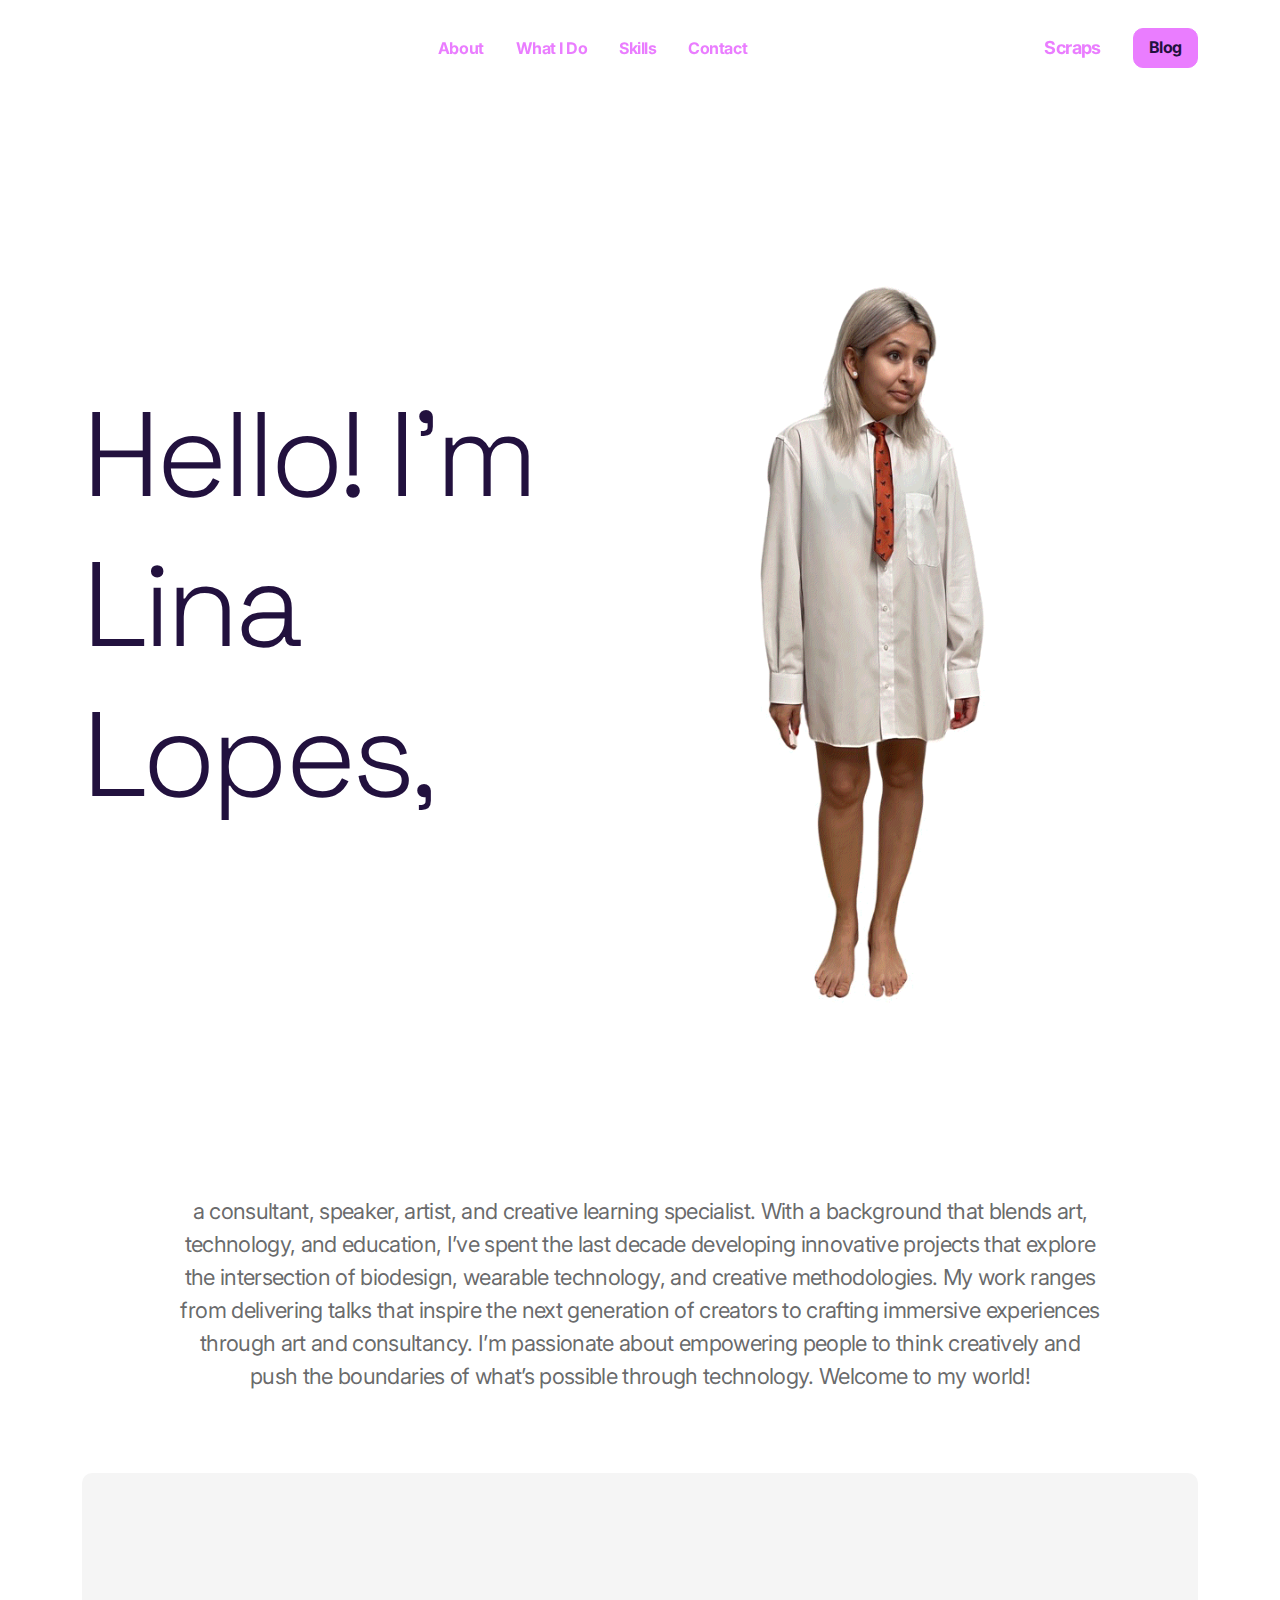
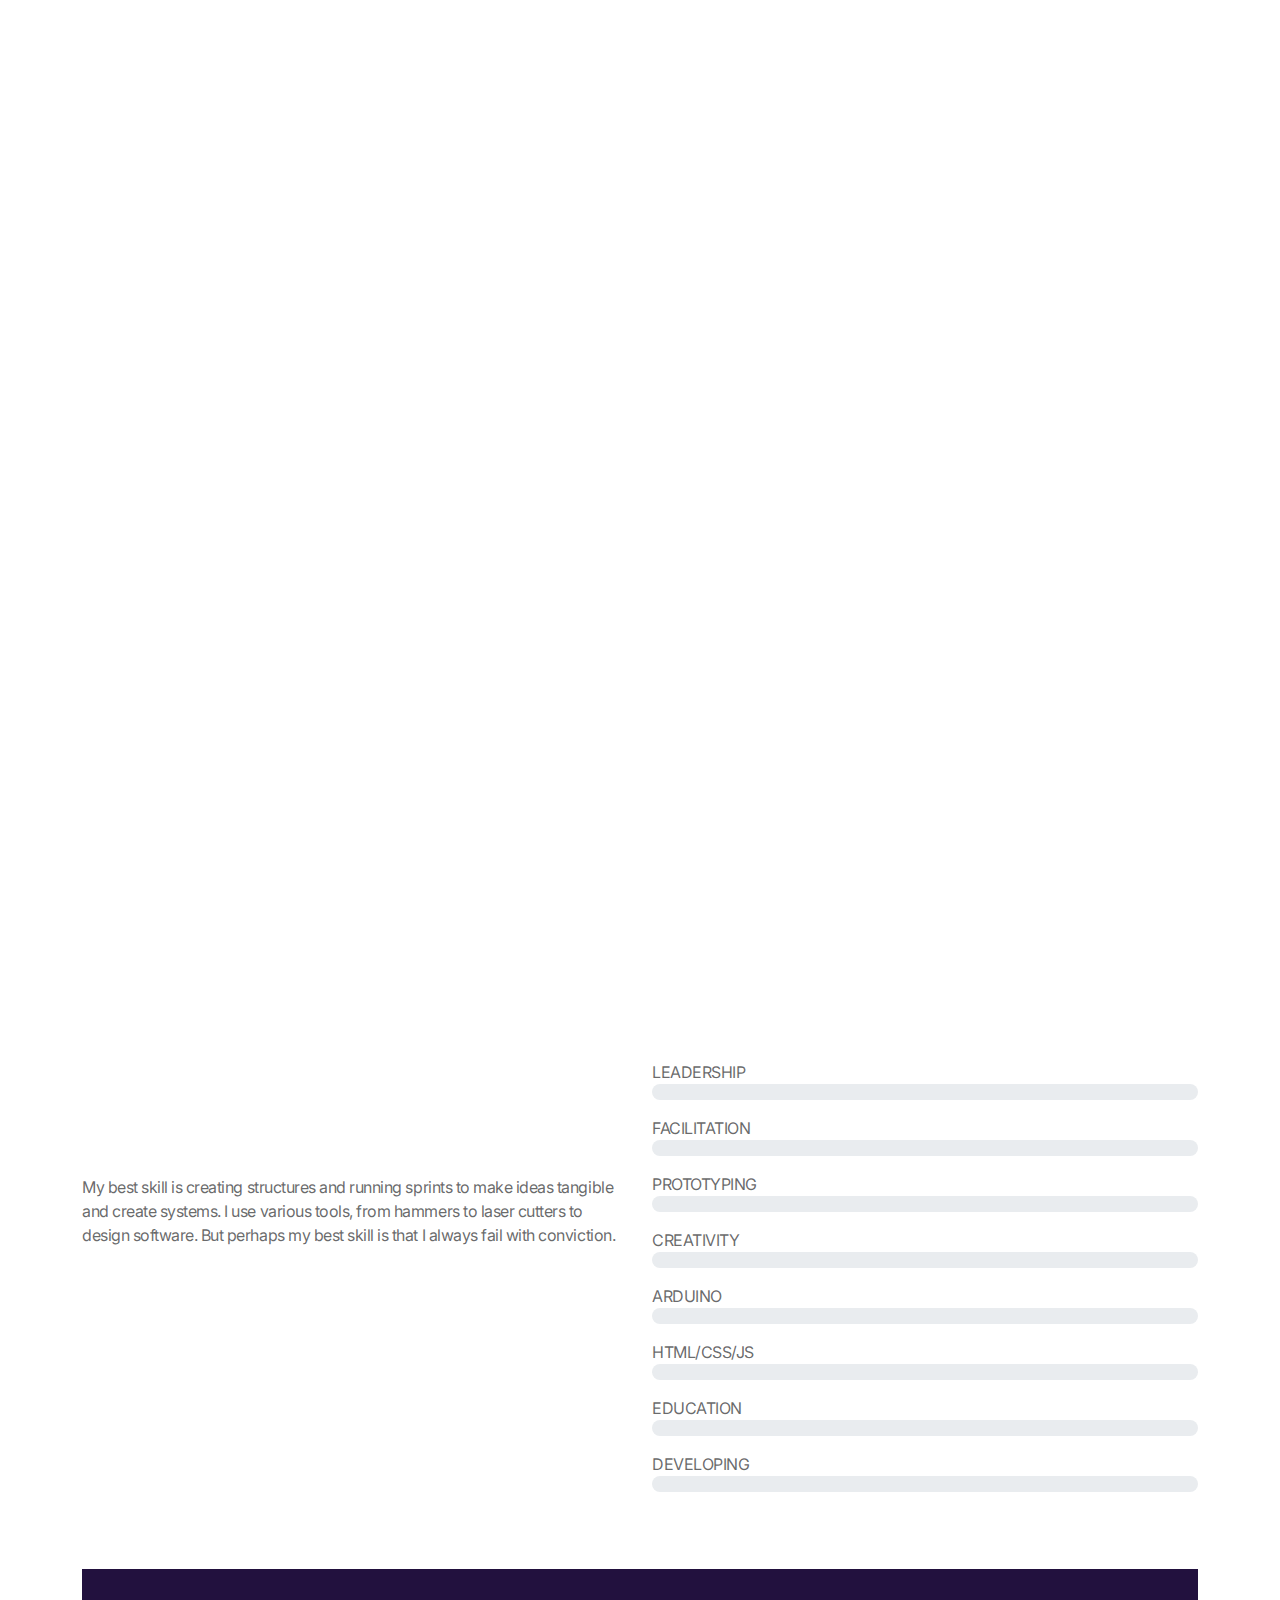
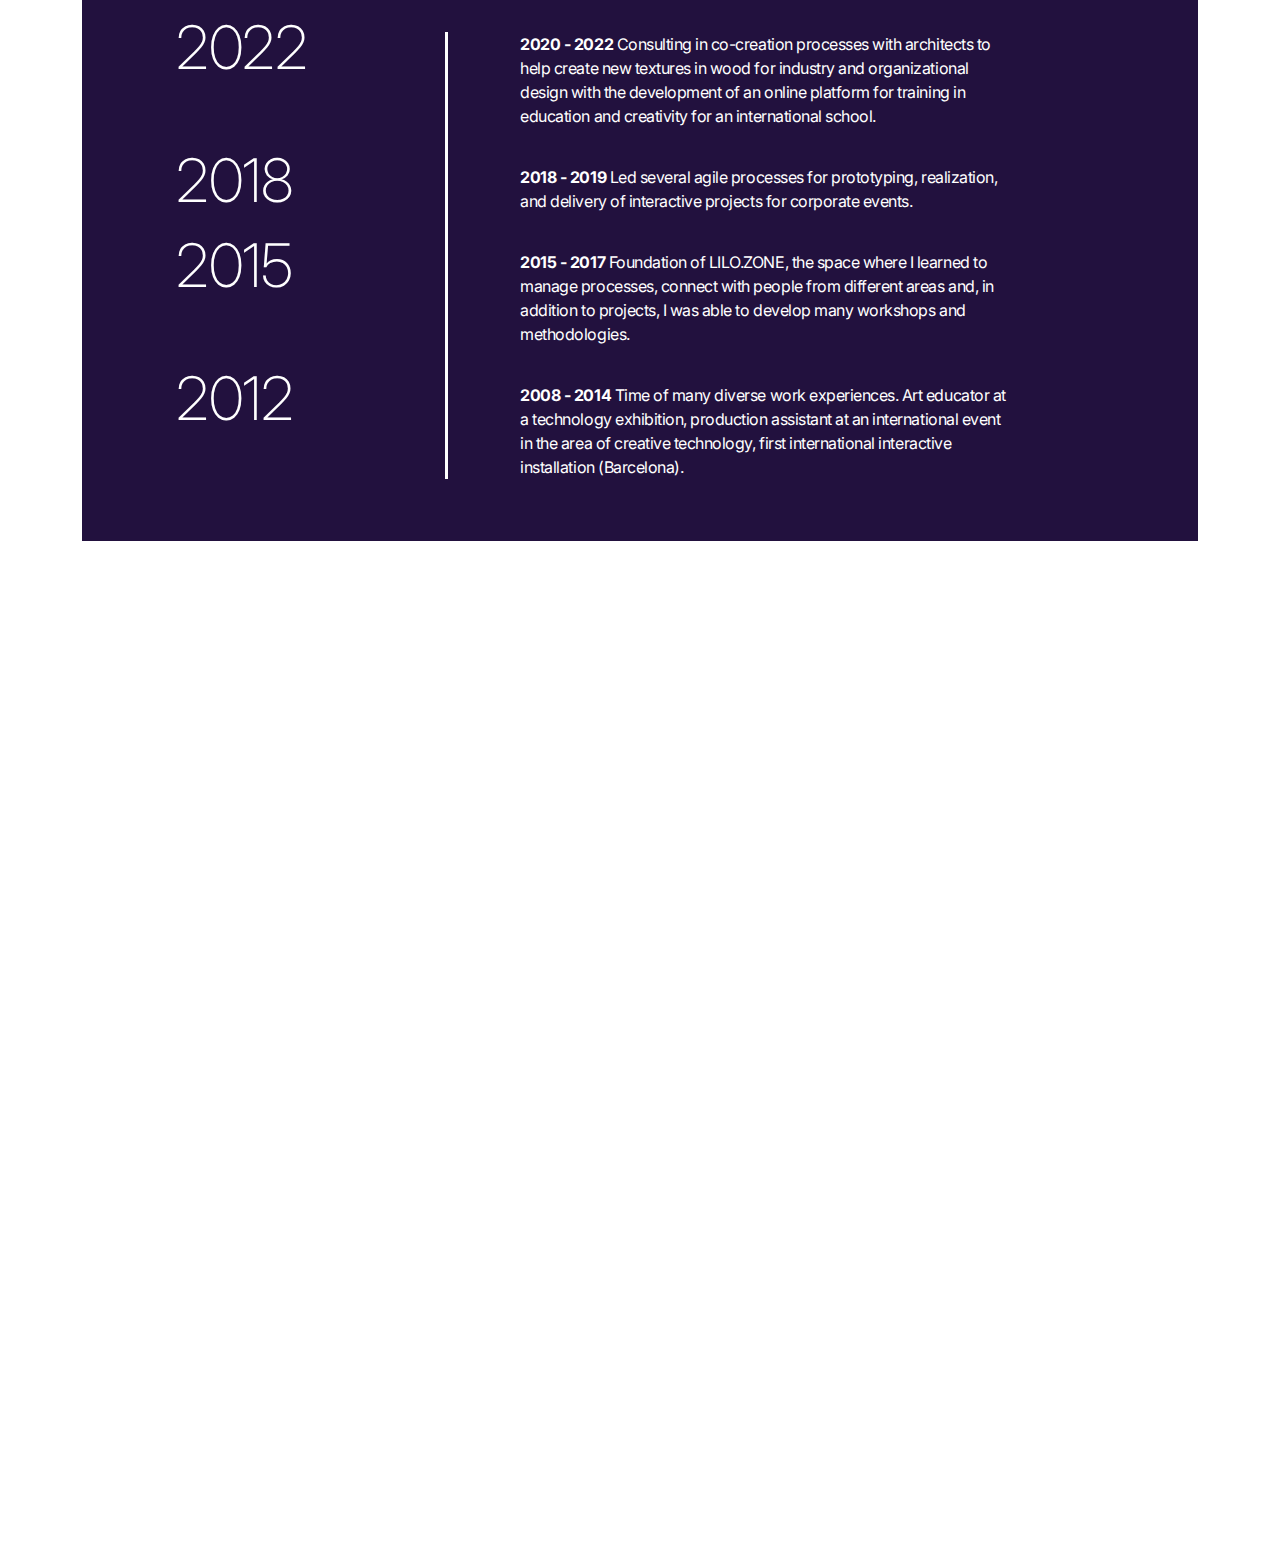
==== commit 6636fe7b: "technology" ====
--- a/index.html
+++ b/index.html
@@ -161,7 +161,7 @@
 				</div>
 				<div class="col-md-6 col-lg-5">
 					<p class="fs-1 font-heading text-dark-1 mb-6 remove-br" data-aos="fade-down" data-aos-delay="250">
-						Creative Tech </p>
+						Creative Technology </p>
 					<p class="fs-4 mb-0" data-aos="fade-down" data-aos-delay="400"> Create with creative
 						technology—where art, <strong>machine learning, AI, and electronic hardware </strong> come
 						together to build interactive, intelligent experiences that push boundaries and redefine
@@ -216,7 +216,7 @@
 			<div class="col-md-10 col-lg-8 col-xl-7 col-xxl-6">
 			  <h2 class="display-5 mb-6" data-aos="fade-down" data-aos-delay="0">What I Do</h2>
 			  <p class="fs-2 mb-8 mb-md-15" data-aos="fade-down" data-aos-delay="250">
-				What if your next big idea could be elevated with expert consultancy, artistic vision, inspiring talks or innovative learning?
+				What if your next big idea in biodesign or creative technology could be elevated with expert consultancy, artistic vision, inspiring talks or innovative learning?
 			  </p>
 			</div>
 		  </div>
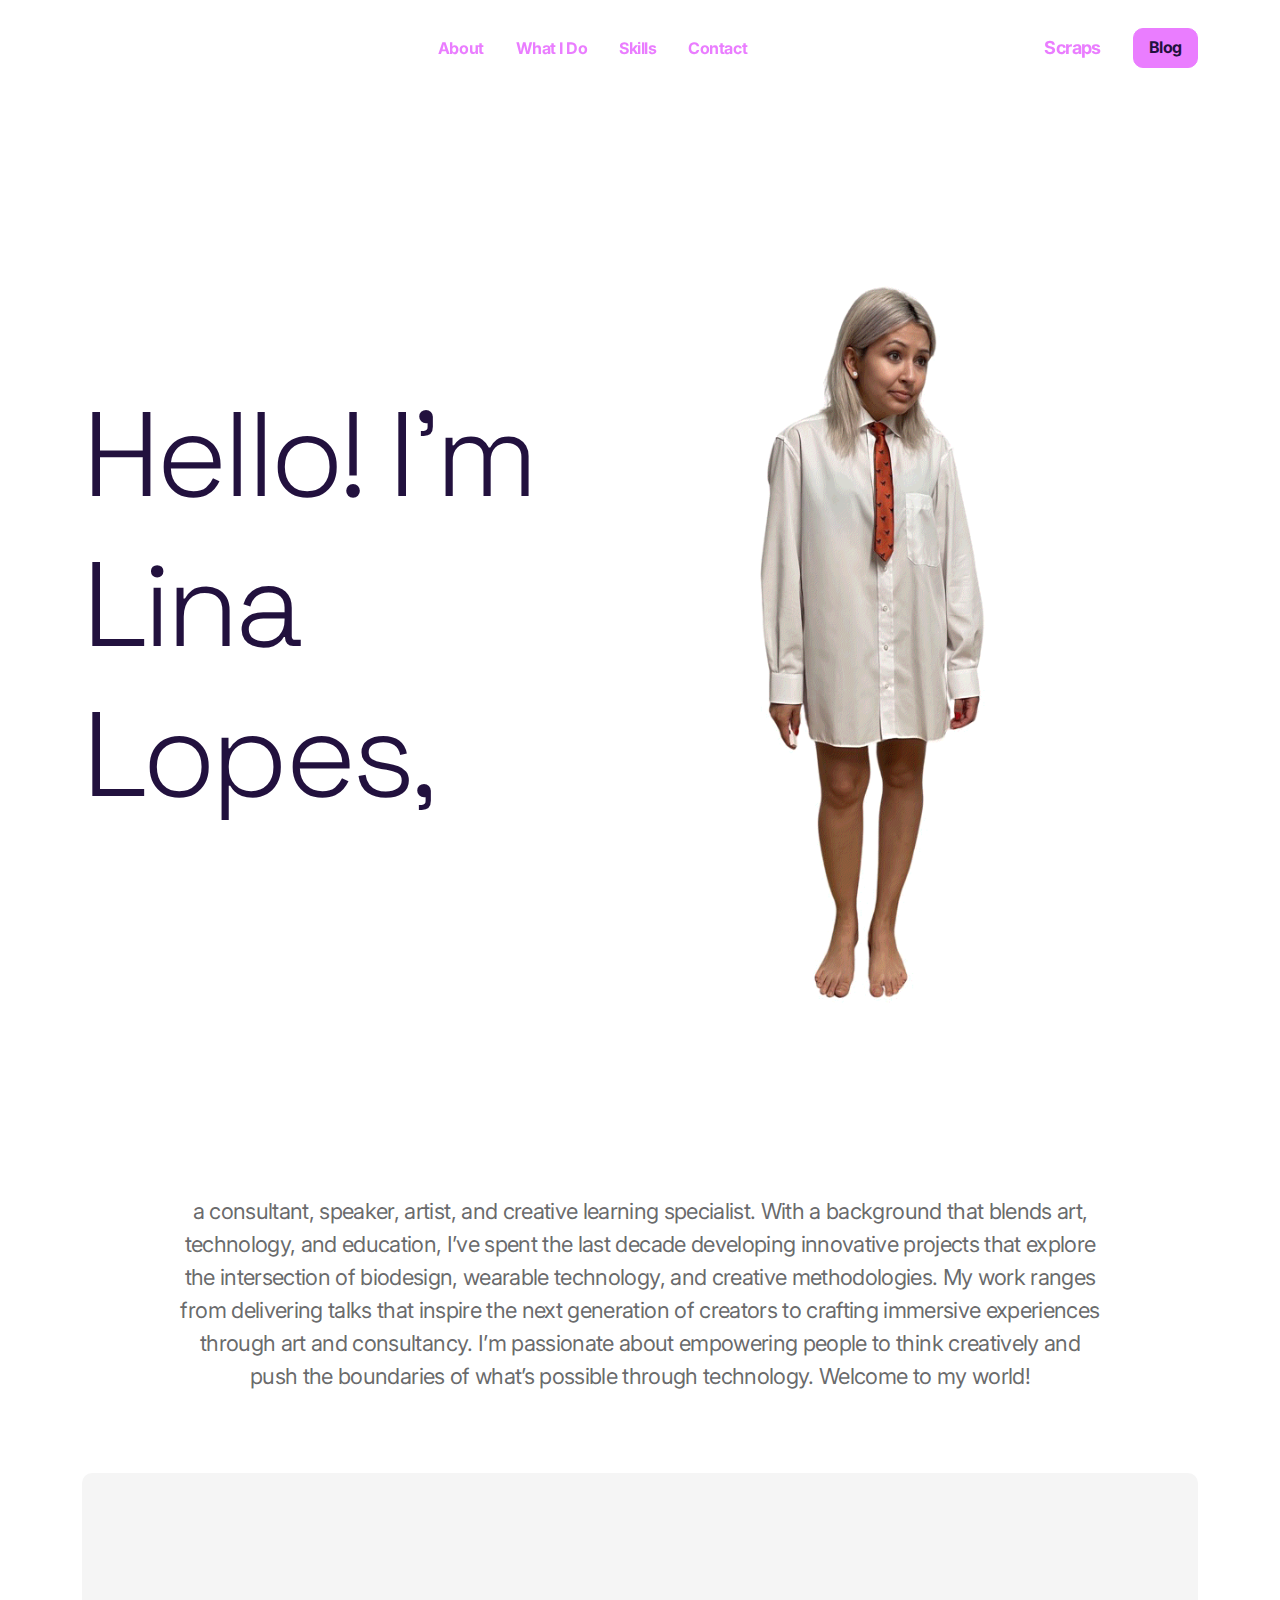
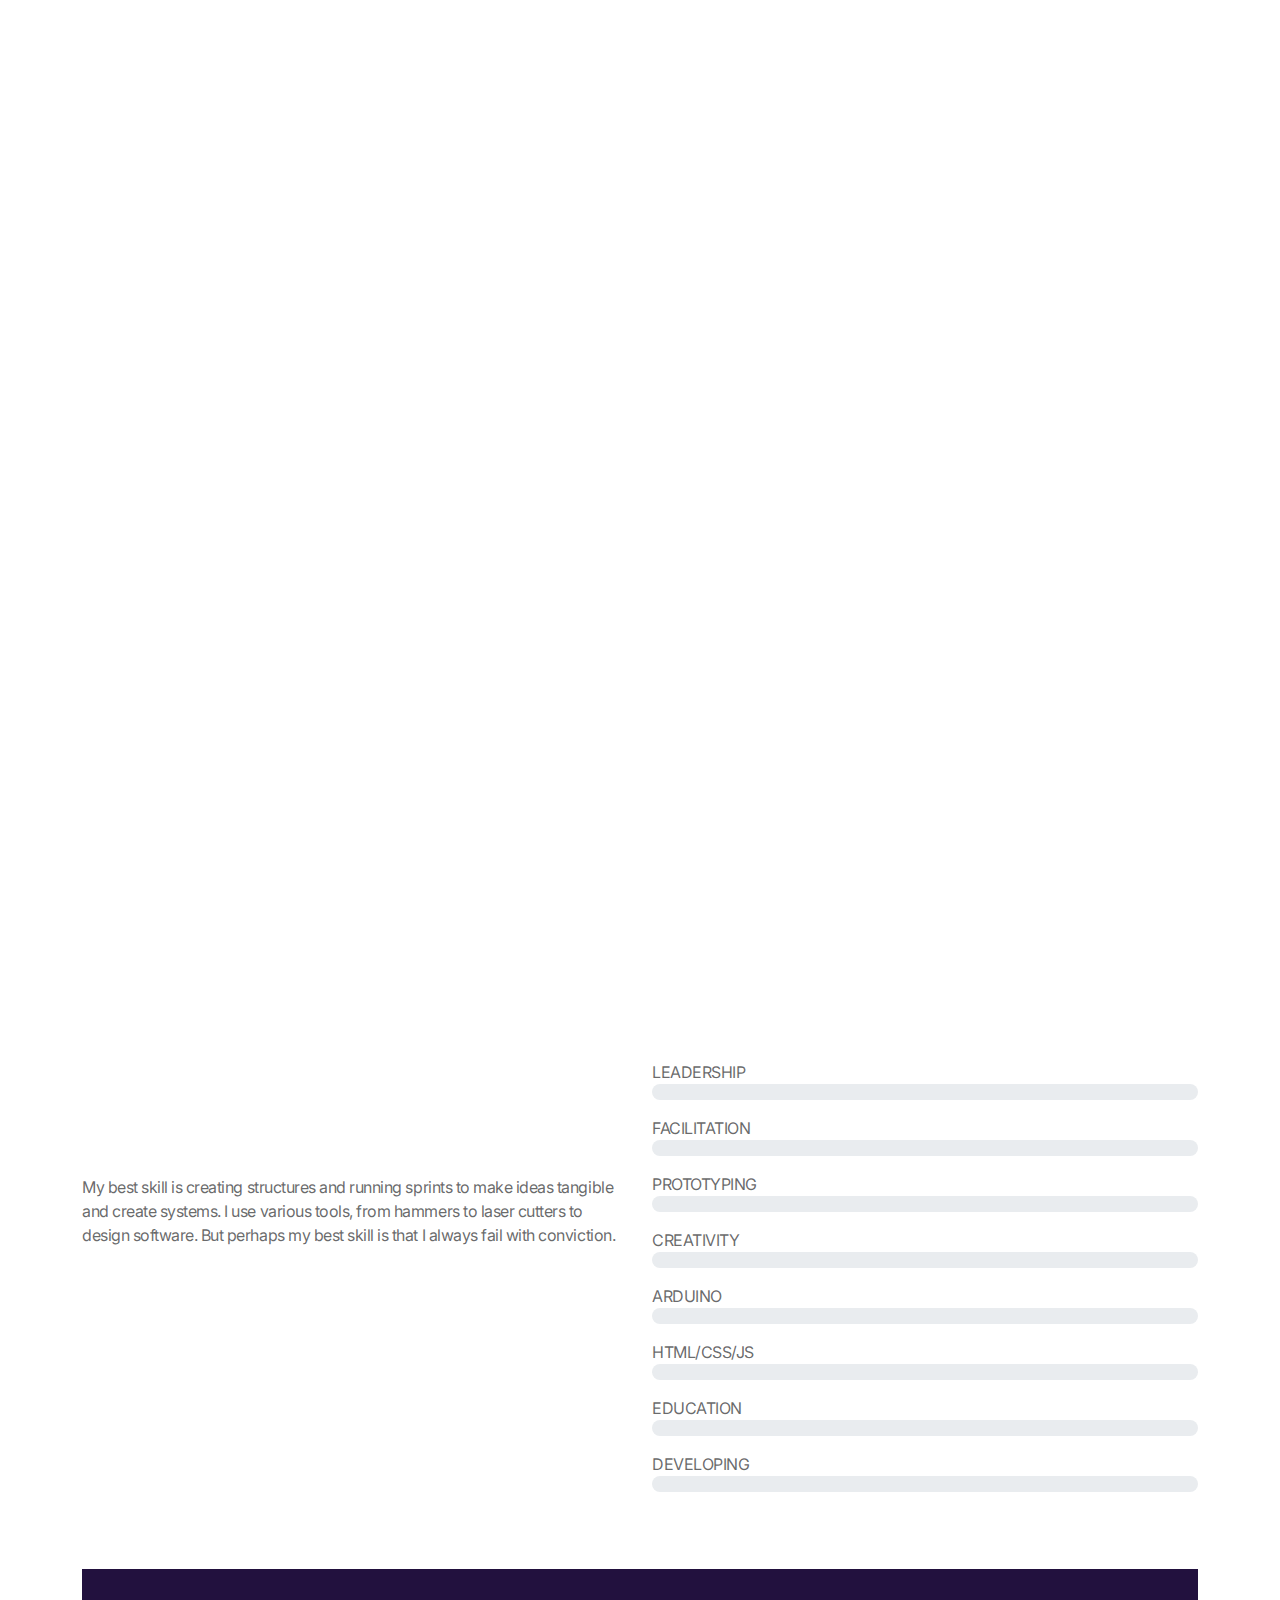
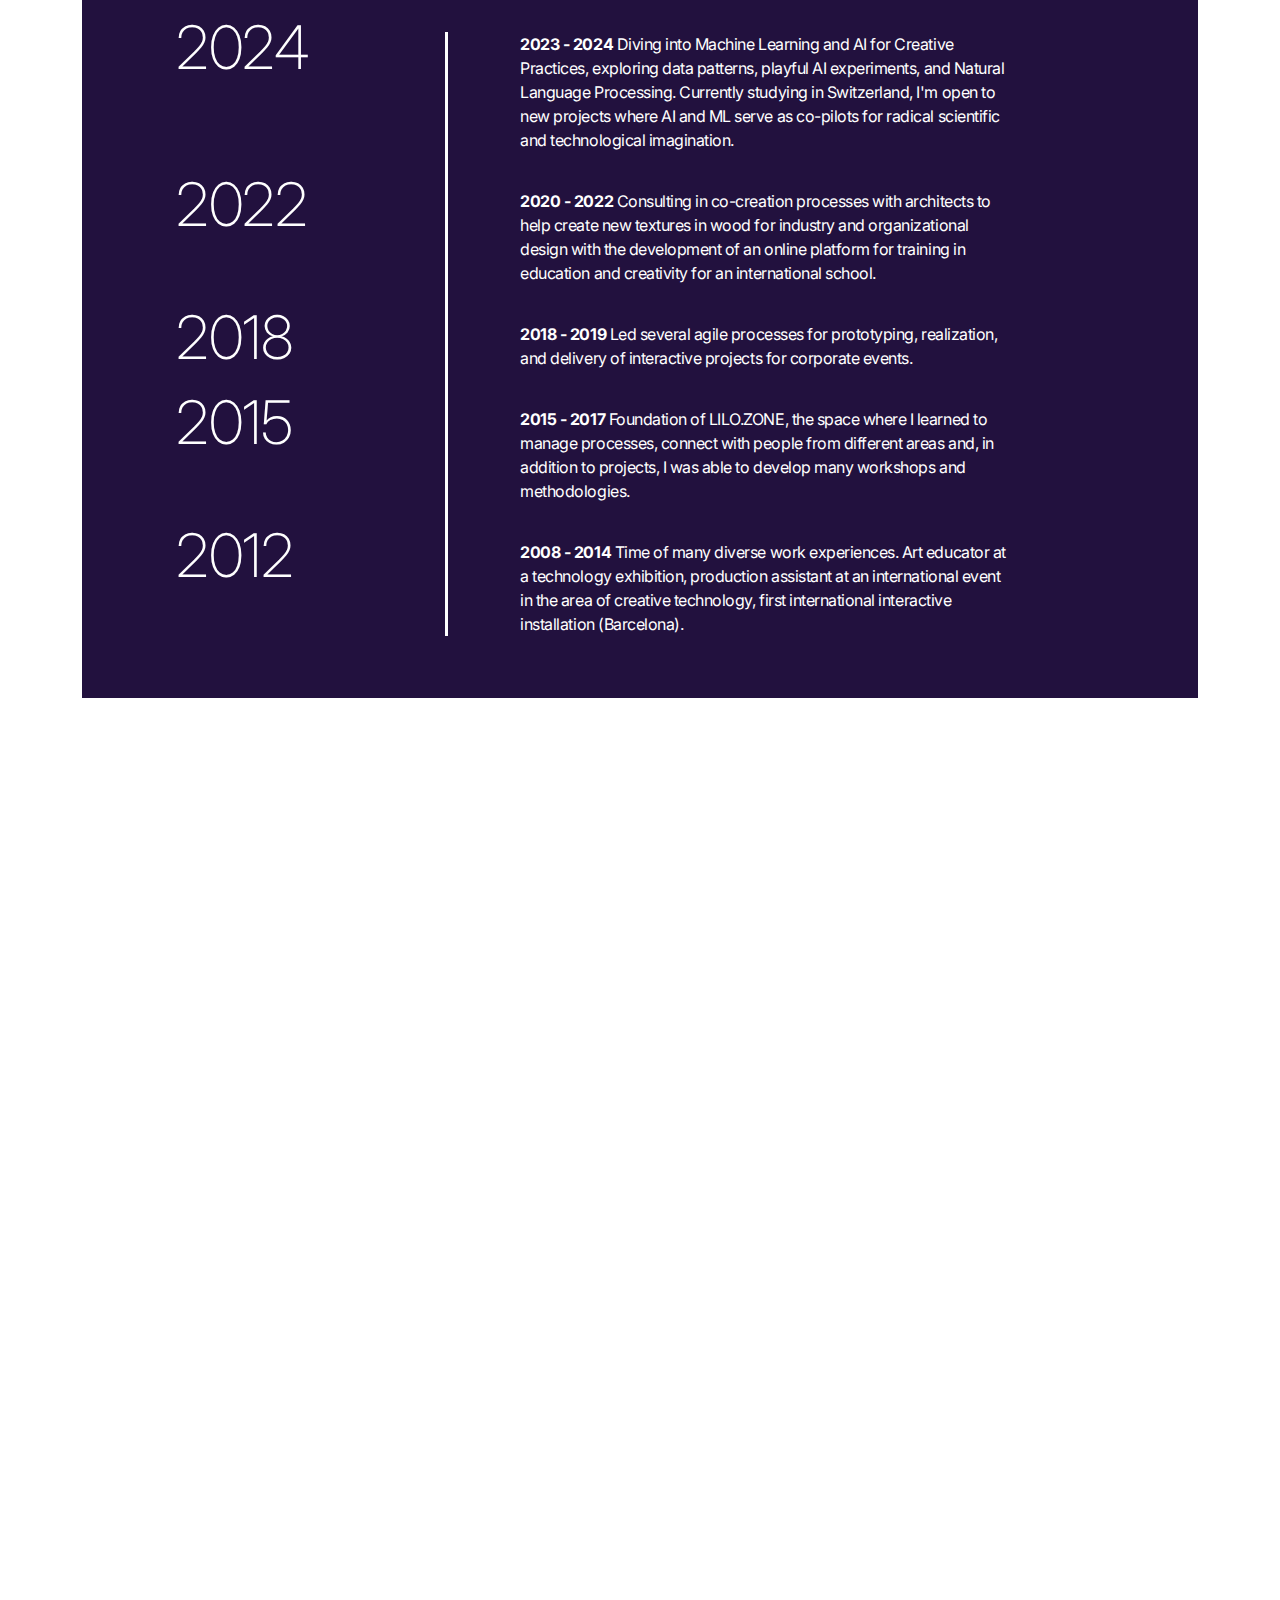
==== commit 18e7023c: "2024" ====
--- a/index.html
+++ b/index.html
@@ -256,7 +256,7 @@
 			  </div>
 	  
 			  <div class="col-sm-9 col-md-6" data-aos="fade-down" data-aos-delay="250">
-				<a href="#" class="mb-4 w-100">
+				<a href="creative-learning.html" class="mb-4 w-100">
 				  <img src="i/creative-learning.jpg" srcset="i/creative-learning.jpg 2x" alt="Creative Learning image" class="w-100">
 				</a>
 				<h3 class="fs-3 font-heading text-dark-1 mb-2">Creative Learning</h3>
@@ -383,6 +383,16 @@
 		  <div class="row mt-5">
 			<div class="col-12">
 			  <ul class="skills-history list-unstyled">
+				<li class="">
+					<div class="row">
+					  <div class="col-12 col-md-2">
+						<span class="date">2024</span>
+					  </div>
+					  <div class="col-12 col-md-10">
+						<p><strong>2023 - 2024</strong> Diving into Machine Learning and AI for Creative Practices, exploring data patterns, playful AI experiments, and Natural Language Processing. Currently studying in Switzerland, I'm open to new projects where AI and ML serve as co-pilots for radical scientific and technological imagination.</p>
+					  </div>
+					</div>
+				  </li>
 				<!-- Skill History Item 1 -->
 				<li class="">
 				  <div class="row">
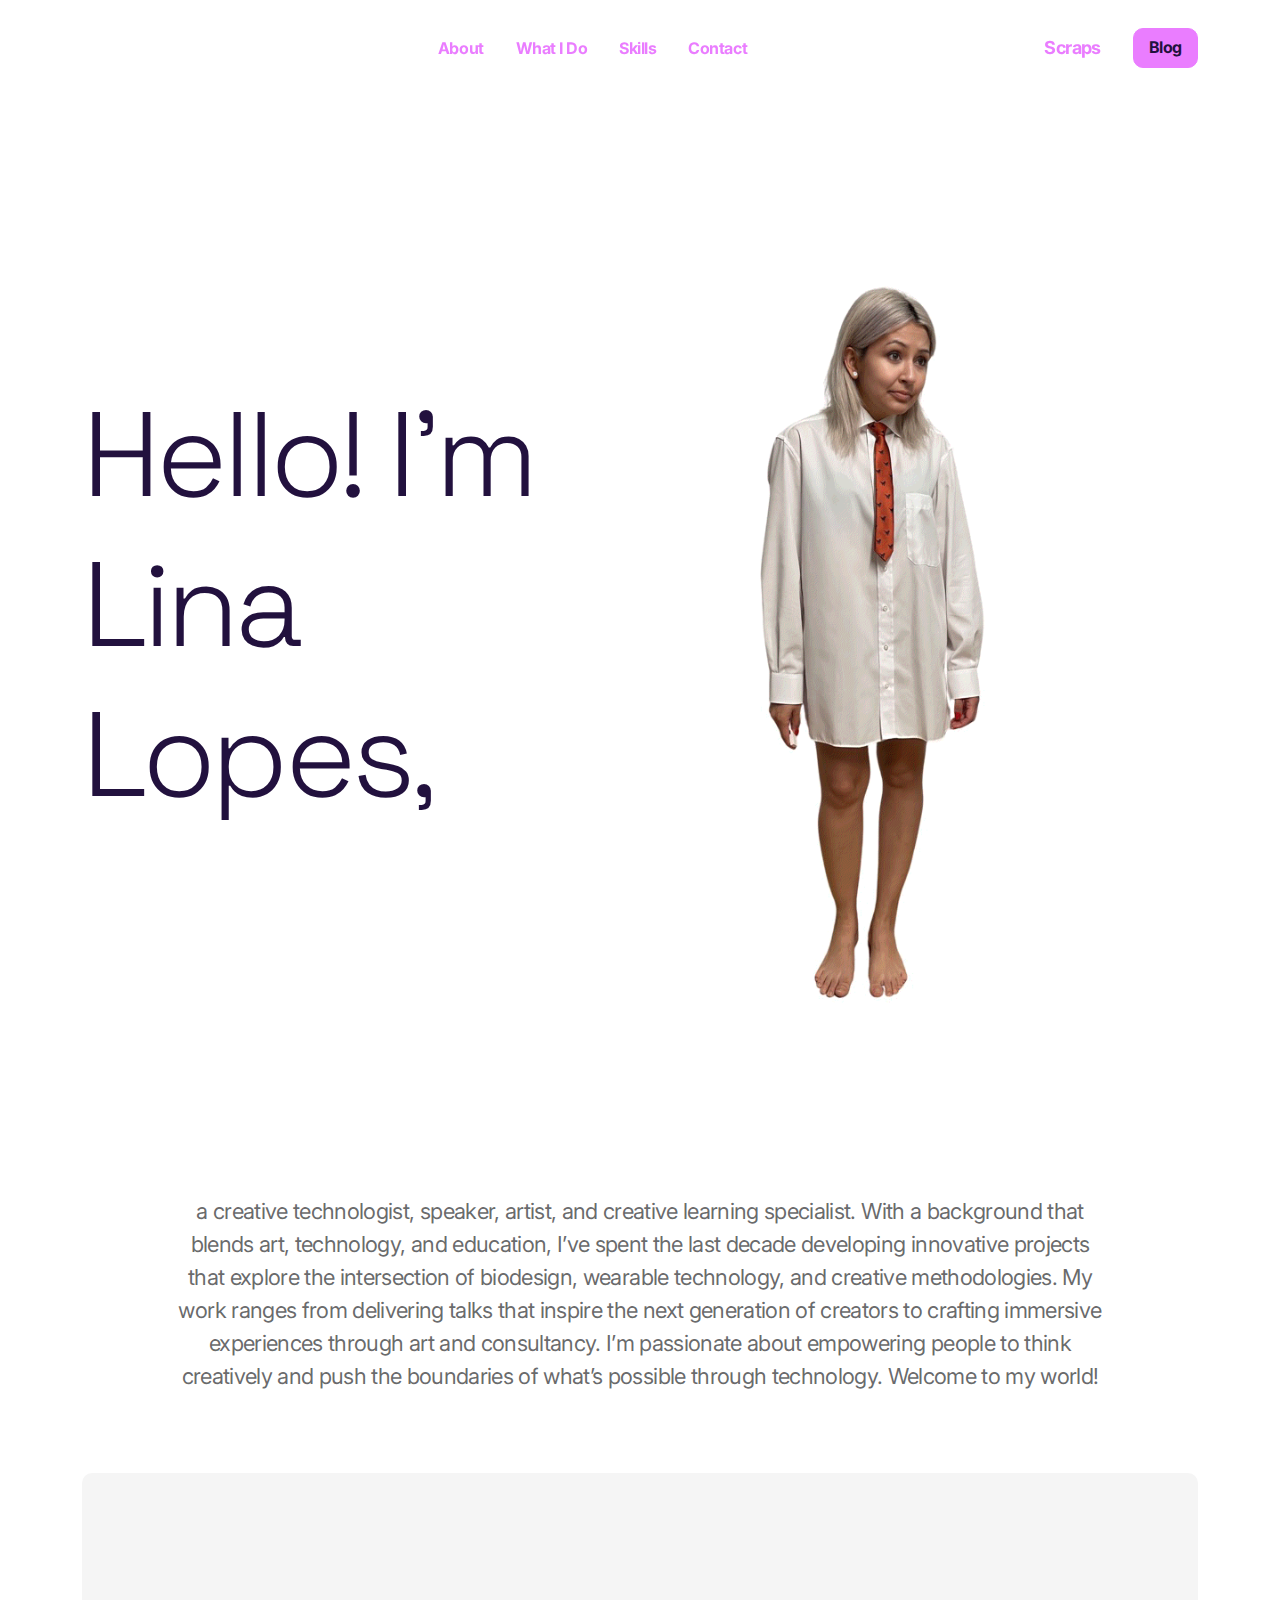
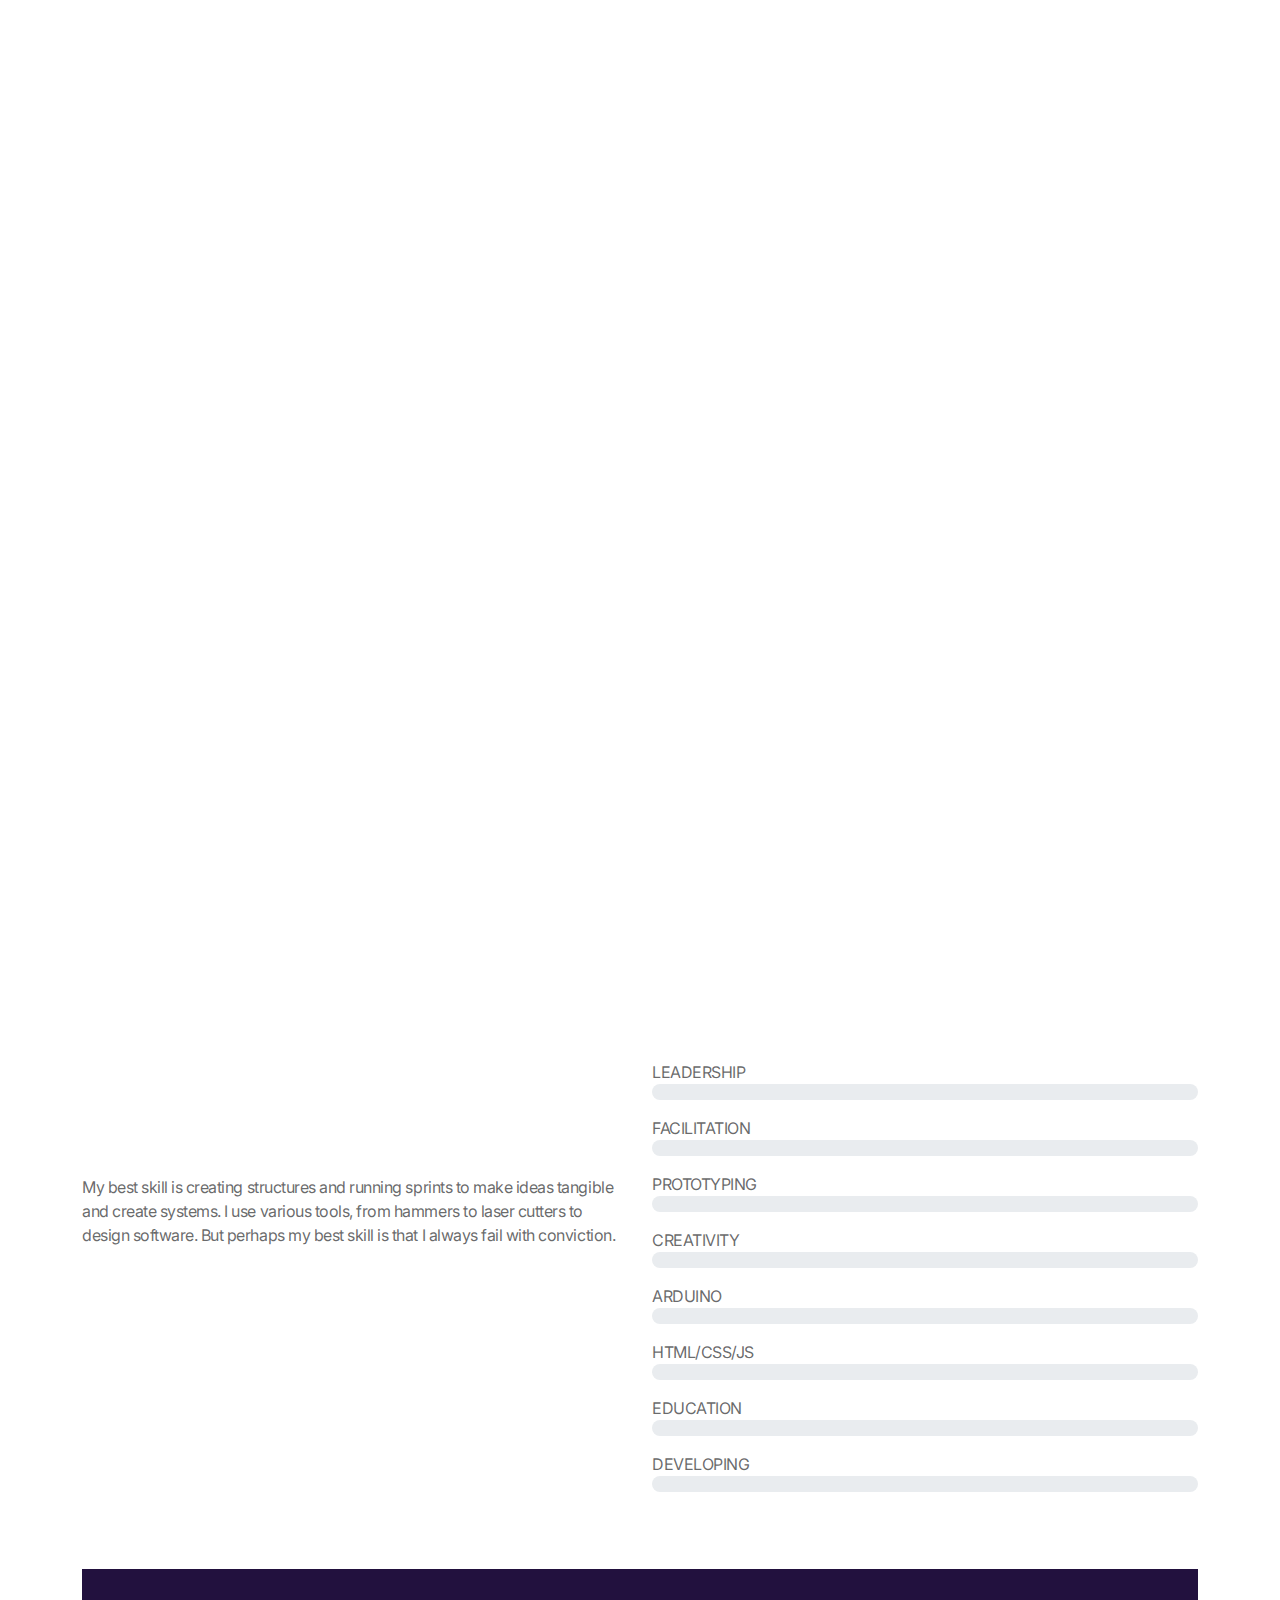
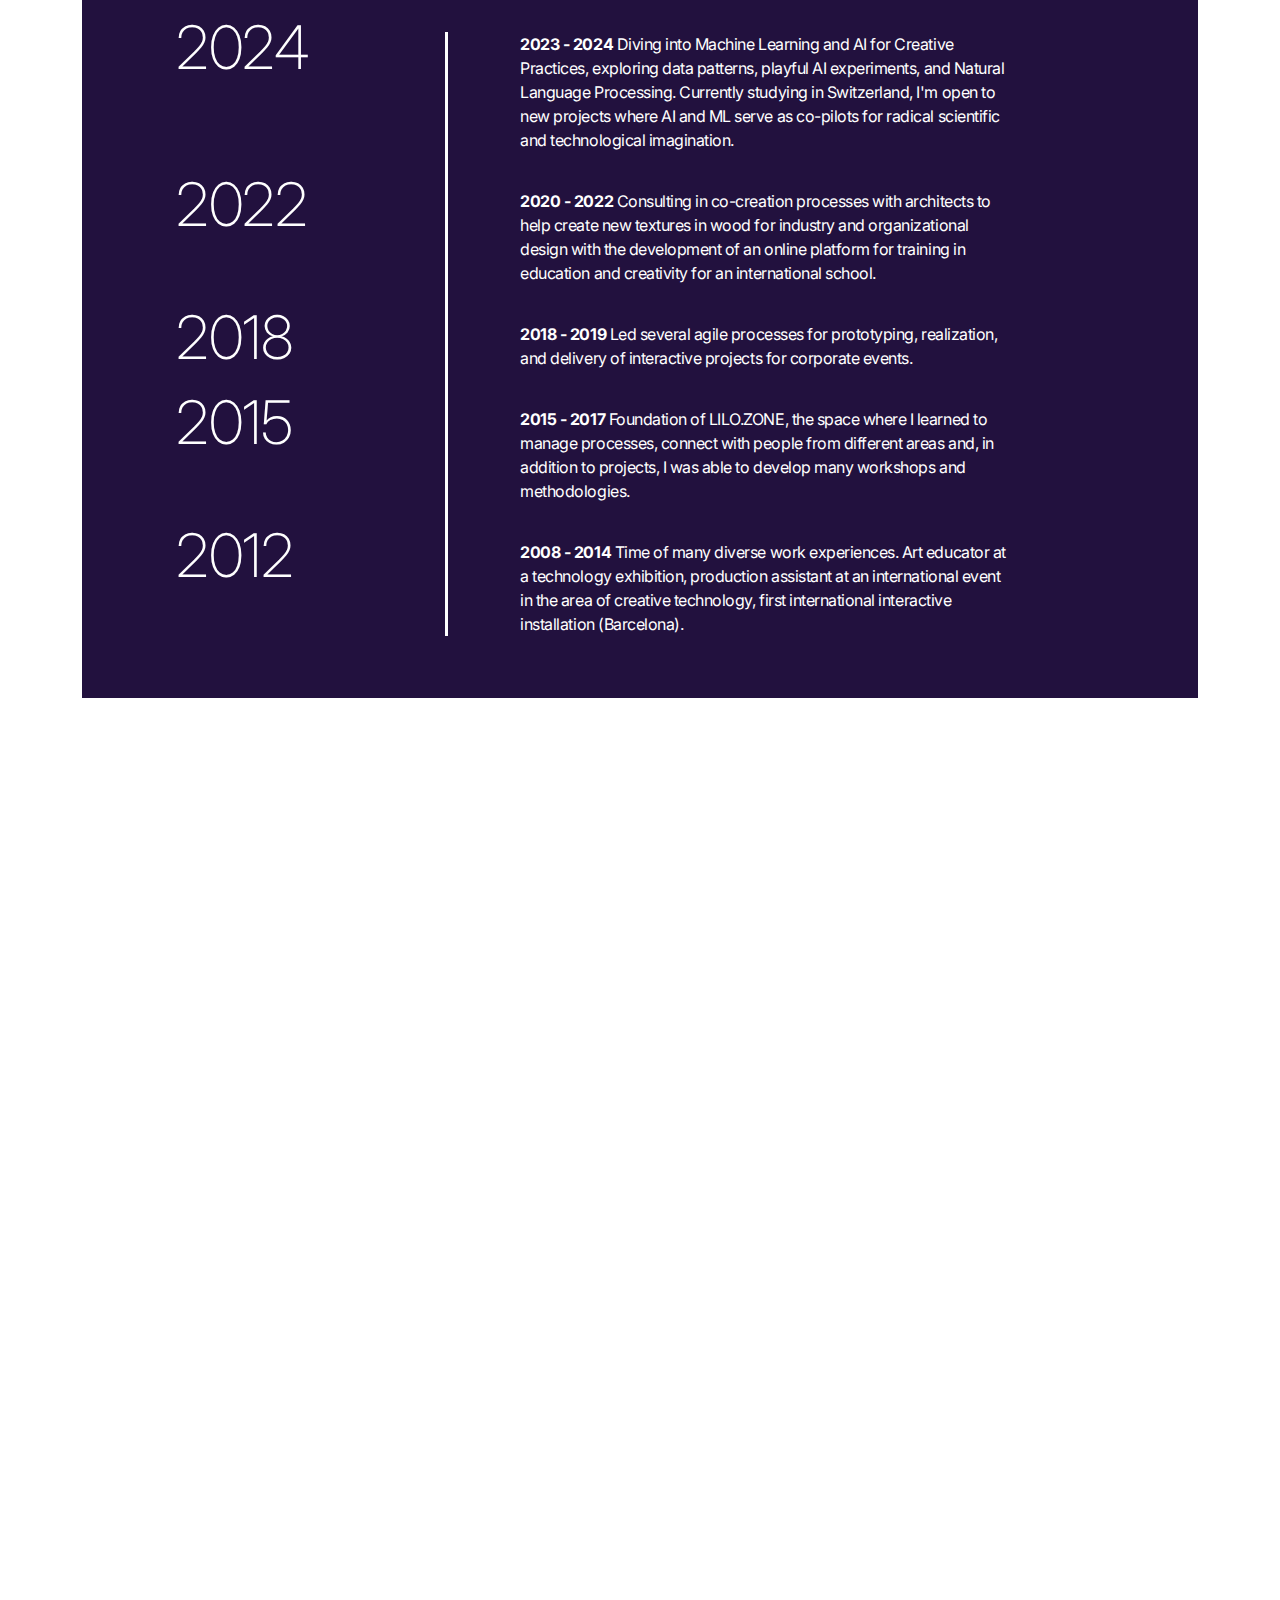
==== commit 3df599f9: "creative tech" ====
--- a/index.html
+++ b/index.html
@@ -14,11 +14,15 @@
 		rel="stylesheet">
 	<!-- Startup CSS + Bootstrap CSS (Styles for all blocks) -->
 	<link href="css/styles.css" rel="stylesheet" />
-	<!-- jQuery 3.6.0 (uncomment line below if you need jQuery) -->
-	<!-- <script src="https://cdnjs.cloudflare.com/ajax/libs/jquery/3.6.0/jquery.min.js"></script> -->
-	<!-- Open graph settings (social networks sharing settings) -->
-	<meta name='twitter:card' content='summary_large_image'>
-	<!-- Open graph settings end -->
+	<!-- Google tag (gtag.js) -->
+	<script async src="https://www.googletagmanager.com/gtag/js?id=G-DXVL5ZP7XK"></script>
+	<script>
+		window.dataLayer = window.dataLayer || [];
+		function gtag() { dataLayer.push(arguments); }
+		gtag('js', new Date());
+
+		gtag('config', 'G-DXVL5ZP7XK');
+	</script>
 </head>
 
 <body>
@@ -84,14 +88,10 @@
 					<div class="col-2">
 					</div>
 					<div class="text-center d-flex justify-content-center col-6">
-						<a href="#about" class="fw-bold mx-4" data-aos="fade-down"
-							data-aos-delay="150">About</a>
-						<a href="#whatido" class="fw-bold mx-4" data-aos="fade-down"
-							data-aos-delay="250">What I Do</a>
-						<a href="#skills" class="fw-bold mx-4" data-aos="fade-down"
-							data-aos-delay="400">Skills</a>
-						<a href="#contacts" class="fw-bold mx-4" data-aos="fade-down"
-							data-aos-delay="500">Contact</a>
+						<a href="#about" class="fw-bold mx-4" data-aos="fade-down" data-aos-delay="150">About</a>
+						<a href="#whatido" class="fw-bold mx-4" data-aos="fade-down" data-aos-delay="250">What I Do</a>
+						<a href="#skills" class="fw-bold mx-4" data-aos="fade-down" data-aos-delay="400">Skills</a>
+						<a href="#contacts" class="fw-bold mx-4" data-aos="fade-down" data-aos-delay="500">Contact</a>
 					</div>
 					<div class="d-flex align-items-center justify-content-end col-lg-3">
 						<a href="https://linalopes-scraps.tumblr.com/" target="_blank" class="fw-bold fs-4 me-8"
@@ -111,8 +111,8 @@
 					<h1 class="big-font fw-light" data-aos="fade-down" data-aos-delay="250">Hello! I'm Lina Lopes,</h1>
 				</div>
 				<div class="col-lg-7 col-md-6">
-					<img src="i/lina.gif" srcset="i/lina.gif 2x" alt="Lina looks around" loading="lazy" class="mb-1 w-100" data-aos="fade-down"
-						data-aos-delay="500">
+					<img src="i/lina.gif" srcset="i/lina.gif 2x" alt="Lina looks around" loading="lazy"
+						class="mb-1 w-100" data-aos="fade-down" data-aos-delay="500">
 				</div>
 			</div>
 		</div>
@@ -122,7 +122,7 @@
 		<div class="container">
 			<div class="row justify-content-center">
 				<div class="col-md-10 col-lg-10 col-xl-10 col-xxl-10">
-					<p class="fs-2 text-center mb-0"> a consultant, speaker, artist, and creative learning specialist.
+					<p class="fs-2 text-center mb-0"> a creative technologist, speaker, artist, and creative learning specialist.
 						With a background that blends art, technology, and education, I’ve spent the last decade
 						developing innovative projects that explore the intersection of biodesign, wearable technology,
 						and creative methodologies. My work ranges from delivering talks that inspire the next
@@ -140,8 +140,10 @@
 				<div class="row justify-content-center">
 					<div class="col-10">
 						<h2 class="display-5" data-aos="fade-down" data-aos-delay="0">Check the Blog of Processes</h2>
-						<p class="mt-6 mb-8" data-aos="fade-down" data-aos-delay="250">The power of curiosity and collaborative work</p>
-						<a href="https://blog.linalopes.info/" target="_blank" class="btn btn-action-1" data-aos="fade-down" data-aos-delay="500">Lina Lopes' Blog</a>
+						<p class="mt-6 mb-8" data-aos="fade-down" data-aos-delay="250">The power of curiosity and
+							collaborative work</p>
+						<a href="https://blog.linalopes.info/" target="_blank" class="btn btn-action-1"
+							data-aos="fade-down" data-aos-delay="500">Lina Lopes' Blog</a>
 					</div>
 				</div>
 			</div>
@@ -197,7 +199,8 @@
 							<div class="modal-body d-flex align-items-center justify-content-center">
 								<div class="container d-flex justify-content-center align-items-center">
 									<div class="ratio ratio-16x9">
-										<iframe src="https://www.youtube.com/embed/-_zdGNuJoN8?si=blJDgdH7JxGbmbn_?rel=0"
+										<iframe
+											src="https://www.youtube.com/embed/-_zdGNuJoN8?si=blJDgdH7JxGbmbn_?rel=0"
 											allowfullscreen="">
 										</iframe>
 									</div>
@@ -212,62 +215,74 @@
 	<!-- What I do -->
 	<section id="whatido" class="py-10 py-lg-20 bg-bg-3">
 		<div class="container">
-		  <div class="row">
-			<div class="col-md-10 col-lg-8 col-xl-7 col-xxl-6">
-			  <h2 class="display-5 mb-6" data-aos="fade-down" data-aos-delay="0">What I Do</h2>
-			  <p class="fs-2 mb-8 mb-md-15" data-aos="fade-down" data-aos-delay="250">
-				What if your next big idea in biodesign or creative technology could be elevated with expert consultancy, artistic vision, inspiring talks or innovative learning?
-			  </p>
-			</div>
-		  </div>
-		  <div class="row">
-			<div class="mb-10 col-12" data-aos="fade-down" data-aos-delay="250">
-			  <div class="border-bottom border-bottom-dark-2 opacity-30"></div>
-			</div>
-			<div class="row justify-content-center">
-			  <div class="mb-15 col-sm-9 col-md-6" data-aos="fade-down" data-aos-delay="0">
-				<a href="sprints.html" class="mb-4 w-100">
-				  <img src="i/facilitation.jpg" srcset="i/facilitation.jpg 2x" alt="Facilitation image" class="w-100">
-				</a>
-				<h3 class="fs-3 font-heading text-dark-1 mb-2">Facilitation and Sprints</h3>
-				<p class="fs-3 mb-4">
-					Accelerate creative processes with expert facilitation in physical and digital prototyping. From wearable tech/IoT devices to machine learning/AI bring innovative ideas to life with hands-on guidance.
-				</p>
-			  </div>
-	  
-			  <div class="mb-15 mb-md-0 col-sm-9 col-md-6" data-aos="fade-down" data-aos-delay="0">
-				<a href="talks.html" class="mb-4 w-100">
-				  <img src="i/talk.jpg" srcset="i/talk.jpg 2x" alt="Talks image" class="w-100">
-				</a>
-				<h3 class="fs-3 font-heading text-dark-1 mb-2">Talks</h3>
-				<p class="fs-3 mb-4">
-					Dive into inspiring talks that blend art, technology, and innovation. Explore topics like biodegradable electronics and Artificial Creativity with hands-on demonstrations and visionary insights.
-				</p>
-			  </div>
-
-			  <div class="mb-15 col-sm-9 col-md-6" data-aos="fade-down" data-aos-delay="250">
-				<a href="#" class="mb-4 w-100">
-				  <img src="i/portfolio.jpg" srcset="i/portfolio.jpg 2x" alt="Art portfolio image" class="w-100">
-				</a>
-				<h3 class="fs-3 font-heading text-dark-1 mb-2">Art</h3>
-				<p class="fs-3 mb-4">
-					Discover interactive installations, immersive experiences, and the fusion of art and biology through my bioart creations. Step into a world where technology meets nature, crafting unique artistic expressions that inspire and provoke.
-				</p>
-			  </div>
-	  
-			  <div class="col-sm-9 col-md-6" data-aos="fade-down" data-aos-delay="250">
-				<a href="creative-learning.html" class="mb-4 w-100">
-				  <img src="i/creative-learning.jpg" srcset="i/creative-learning.jpg 2x" alt="Creative Learning image" class="w-100">
-				</a>
-				<h3 class="fs-3 font-heading text-dark-1 mb-2">Creative Learning</h3>
-				<p class="fs-3 mb-0">
-					Empower creativity through innovative learning methodologies that blend technology, hands-on experimentation, and collaboration. Unlock new ways of thinking and creating with tailored workshops and educational methodologies.
-				</p>
-			  </div>
-			</div>
-		  </div>
-		</div>
-	  </section>
+			<div class="row">
+				<div class="col-md-10 col-lg-8 col-xl-7 col-xxl-6">
+					<h2 class="display-5 mb-6" data-aos="fade-down" data-aos-delay="0">What I Do</h2>
+					<p class="fs-2 mb-8 mb-md-15" data-aos="fade-down" data-aos-delay="250">
+						What if your next big idea in biodesign or creative technology could be elevated with expert
+						consultancy, artistic vision, inspiring talks or innovative learning?
+					</p>
+				</div>
+			</div>
+			<div class="row">
+				<div class="mb-10 col-12" data-aos="fade-down" data-aos-delay="250">
+					<div class="border-bottom border-bottom-dark-2 opacity-30"></div>
+				</div>
+				<div class="row justify-content-center">
+					<div class="mb-15 col-sm-9 col-md-6" data-aos="fade-down" data-aos-delay="0">
+						<a href="sprints.html" class="mb-4 w-100">
+							<img src="i/facilitation.jpg" srcset="i/facilitation.jpg 2x" alt="Facilitation image"
+								class="w-100">
+						</a>
+						<h3 class="fs-3 font-heading text-dark-1 mb-2">Facilitation and Sprints</h3>
+						<p class="fs-3 mb-4">
+							Accelerate creative processes with expert facilitation in physical and digital prototyping.
+							From wearable tech/IoT devices to machine learning/AI bring innovative ideas to life with
+							hands-on guidance.
+						</p>
+					</div>
+
+					<div class="mb-15 mb-md-0 col-sm-9 col-md-6" data-aos="fade-down" data-aos-delay="0">
+						<a href="talks.html" class="mb-4 w-100">
+							<img src="i/talk.jpg" srcset="i/talk.jpg 2x" alt="Talks image" class="w-100">
+						</a>
+						<h3 class="fs-3 font-heading text-dark-1 mb-2">Talks</h3>
+						<p class="fs-3 mb-4">
+							Dive into inspiring talks that blend art, technology, and innovation. Explore topics like
+							biodegradable electronics and Artificial Creativity with hands-on demonstrations and
+							visionary insights.
+						</p>
+					</div>
+
+					<div class="mb-15 col-sm-9 col-md-6" data-aos="fade-down" data-aos-delay="250">
+						<a href="art-work.html" class="mb-4 w-100">
+							<img src="i/portfolio.jpg" srcset="i/portfolio.jpg 2x" alt="Art portfolio image"
+								class="w-100">
+						</a>
+						<h3 class="fs-3 font-heading text-dark-1 mb-2">Artwork</h3>
+						<p class="fs-3 mb-4">
+							Discover interactive installations, immersive experiences, and the fusion of art and biology
+							through my bioart creations. Step into a world where technology meets nature, crafting
+							unique artistic expressions that inspire and provoke.
+						</p>
+					</div>
+
+					<div class="col-sm-9 col-md-6" data-aos="fade-down" data-aos-delay="250">
+						<a href="creative-learning.html" class="mb-4 w-100">
+							<img src="i/creative-learning.jpg" srcset="i/creative-learning.jpg 2x"
+								alt="Creative Learning image" class="w-100">
+						</a>
+						<h3 class="fs-3 font-heading text-dark-1 mb-2">Creative Learning</h3>
+						<p class="fs-3 mb-0">
+							Empower creativity through innovative learning methodologies that blend technology, hands-on
+							experimentation, and collaboration. Unlock new ways of thinking and creating with tailored
+							workshops and educational methodologies.
+						</p>
+					</div>
+				</div>
+			</div>
+		</div>
+	</section>
 
 
 	<!-- Call to action -->
@@ -278,176 +293,200 @@
 					<h2 class="display-5 mb-6 mb-lg-8">Let’s do it together. We could create anything. </h2>
 				</div>
 				<div class="col-sm-10 col-md-7 col-lg-5 col-xl-6 col-xxl-5">
-					<div class="row pt-10 m-100" data-aos="fade-down" data-aos-delay="250">		
+					<div class="row pt-10 m-100" data-aos="fade-down" data-aos-delay="250">
 						<iframe src="https://linalopes.substack.com/embed" frameborder="0" scrolling="no"></iframe>
 					</div>
 				</div>
 			</div>
 		</div>
 	</section>
-	
+
 	<!-- Call to action -->
 	<section id="skills" class="bg-bg-3 py-10 py-lg-20">
 		<div class="container">
-		  <h2 class="display-5 mb-6" data-aos="fade-down" data-aos-delay="0">Skills</h2>
-		  <div class="row">
-			<div class="col-md-6 col-sm-12 mb-4">
-			  <p class="fs-2" data-aos="fade-down" data-aos-delay="250">I am always hooked by challenging, experimental, and co-creation processes involving creativity and technology.</p>
-			  <p>My best skill is creating structures and running sprints to make ideas tangible and create systems. I use various tools, from hammers to laser cutters to design software. But perhaps my best skill is that I always fail with conviction.</p>
-			</div>
-			<div class="col-md-6 col-sm-12">
-			  <ul class="list-unstyled">
-				<!-- Skill 1 -->
-				<li class="mb-4">
-				  <div class="d-flex justify-content-between">
-					<span class="name">LEADERSHIP</span>
-					<!-- <span class="percentage">90%</span> -->
-				  </div>
-				  <div class="progress">
-					<div class="progress-bar" role="progressbar" aria-valuenow="90" aria-valuemin="0" aria-valuemax="100"></div>
-				  </div>
-				</li>
-				<!-- Skill 2 -->
-				<li class="mb-4">
-				  <div class="d-flex justify-content-between">
-					<span class="name">FACILITATION</span>
-					<!-- <span class="percentage">80%</span> -->
-				  </div>
-				  <div class="progress">
-					<div class="progress-bar" role="progressbar" aria-valuenow="80" aria-valuemin="0" aria-valuemax="100"></div>
-				  </div>
-				</li>
-				<!-- Skill 3 -->
-				<li class="mb-4">
-				  <div class="d-flex justify-content-between">
-					<span class="name">PROTOTYPING</span>
-					<!-- <span class="percentage">78%</span> -->
-				  </div>
-				  <div class="progress">
-					<div class="progress-bar" role="progressbar" aria-valuenow="78" aria-valuemin="0" aria-valuemax="100"></div>
-				  </div>
-				</li>
-				<!-- Skill 4 -->
-				<li class="mb-4">
-				  <div class="d-flex justify-content-between">
-					<span class="name">CREATIVITY</span>
-					<!-- <span class="percentage">93%</span> -->
-				  </div>
-				  <div class="progress">
-					<div class="progress-bar" role="progressbar" aria-valuenow="93" aria-valuemin="0" aria-valuemax="100"></div>
-				  </div>
-				</li>
-				<!-- Skill 5 -->
-				<li class="mb-4">
-					<div class="d-flex justify-content-between">
-					  <span class="name">ARDUINO</span>
-					  <!-- <span class="percentage">60%</span> -->
-					</div>
-					<div class="progress">
-					  <div class="progress-bar" role="progressbar" aria-valuenow="60" aria-valuemin="0" aria-valuemax="100"></div>
-					</div>
-				</li>
-				<!-- Skill 6 -->
-				<li class="mb-4">
-					<div class="d-flex justify-content-between">
-					  <span class="name">HTML/CSS/JS</span>
-					  <!-- <span class="percentage">68%</span> -->
-					</div>
-					<div class="progress">
-					  <div class="progress-bar" role="progressbar" aria-valuenow="68" aria-valuemin="0" aria-valuemax="100"></div>
-					</div>
-				</li>
-				<!-- Skill 7 -->
-				<li class="mb-4">
-					<div class="d-flex justify-content-between">
-					  <span class="name">EDUCATION</span>
-					  <!-- <span class="percentage">68%</span> -->
-					</div>
-					<div class="progress">
-					  <div class="progress-bar" role="progressbar" aria-valuenow="80" aria-valuemin="0" aria-valuemax="100"></div>
-					</div>
-				</li>
-				<!-- Skill 8 -->
-				<li class="mb-4">
-					<div class="d-flex justify-content-between">
-					  <span class="name">DEVELOPING</span>
-					  <!-- <span class="percentage">68%</span> -->
-					</div>
-					<div class="progress">
-					  <div class="progress-bar" role="progressbar" aria-valuenow="43" aria-valuemin="0" aria-valuemax="100"></div>
-					</div>
-				  </li>
-			  </ul>
-			</div>
-		  </div>
-		  <div class="row mt-5">
-			<div class="col-12">
-			  <ul class="skills-history list-unstyled">
-				<li class="">
-					<div class="row">
-					  <div class="col-12 col-md-2">
-						<span class="date">2024</span>
-					  </div>
-					  <div class="col-12 col-md-10">
-						<p><strong>2023 - 2024</strong> Diving into Machine Learning and AI for Creative Practices, exploring data patterns, playful AI experiments, and Natural Language Processing. Currently studying in Switzerland, I'm open to new projects where AI and ML serve as co-pilots for radical scientific and technological imagination.</p>
-					  </div>
-					</div>
-				  </li>
-				<!-- Skill History Item 1 -->
-				<li class="">
-				  <div class="row">
-					<div class="col-12 col-md-2">
-					  <span class="date">2022</span>
-					</div>
-					<div class="col-12 col-md-10">
-					  <p><strong>2020 - 2022</strong> Consulting in co-creation processes with architects to help create new textures in wood for industry and organizational design with the development of an online platform for training in education and creativity for an international school.</p>
-					</div>
-				  </div>
-				</li>
-				<!-- Skill History Item 2 -->
-				<li class="">
-				  <div class="row">
-					<div class="col-12 col-md-2">
-					  <span class="date">2018</span>
-					</div>
-					<div class="col-12 col-md-10">
-					  <p><strong>2018 - 2019</strong> Led several agile processes for prototyping, realization, and delivery of interactive projects for corporate events.</p>
-					</div>
-				  </div>
-				</li>
-				
-				<li class="">
-					<div class="row">
-					  <div class="col-12 col-md-2">
-						<span class="date">2015</span>
-					  </div>
-					  <div class="col-12 col-md-10">
-						<p><strong>2015 - 2017	</strong> Foundation of LILO.ZONE, the space where I learned to manage
-							processes, connect with people from different areas and, in addition to projects, I was able
-							to develop many workshops and methodologies.</p>
-					  </div>
-					</div>
-				</li>
-				<li class="">
-					<div class="row">
-					  <div class="col-12 col-md-2">
-						<span class="date">2012</span>
-					  </div>
-					  <div class="col-12 col-md-10">
-						<p><strong>2008 - 2014</strong> Time of many diverse work experiences. Art educator at a
-							technology exhibition, production assistant at an international event in the area of
-							creative technology, first international interactive installation (Barcelona).</p>
-					  </div>
-					</div>
-				  </li>
-
-			  </ul>
-			</div>
-		  </div>
-
-		</div>
-	  </section>
-	  
+			<h2 class="display-5 mb-6" data-aos="fade-down" data-aos-delay="0">Skills</h2>
+			<div class="row">
+				<div class="col-md-6 col-sm-12 mb-4">
+					<p class="fs-2" data-aos="fade-down" data-aos-delay="250">I am always hooked by challenging,
+						experimental, and co-creation processes involving creativity and technology.</p>
+					<p>My best skill is creating structures and running sprints to make ideas tangible and create
+						systems. I use various tools, from hammers to laser cutters to design software. But perhaps my
+						best skill is that I always fail with conviction.</p>
+				</div>
+				<div class="col-md-6 col-sm-12">
+					<ul class="list-unstyled">
+						<!-- Skill 1 -->
+						<li class="mb-4">
+							<div class="d-flex justify-content-between">
+								<span class="name">LEADERSHIP</span>
+								<!-- <span class="percentage">90%</span> -->
+							</div>
+							<div class="progress">
+								<div class="progress-bar" role="progressbar" aria-valuenow="90" aria-valuemin="0"
+									aria-valuemax="100"></div>
+							</div>
+						</li>
+						<!-- Skill 2 -->
+						<li class="mb-4">
+							<div class="d-flex justify-content-between">
+								<span class="name">FACILITATION</span>
+								<!-- <span class="percentage">80%</span> -->
+							</div>
+							<div class="progress">
+								<div class="progress-bar" role="progressbar" aria-valuenow="80" aria-valuemin="0"
+									aria-valuemax="100"></div>
+							</div>
+						</li>
+						<!-- Skill 3 -->
+						<li class="mb-4">
+							<div class="d-flex justify-content-between">
+								<span class="name">PROTOTYPING</span>
+								<!-- <span class="percentage">78%</span> -->
+							</div>
+							<div class="progress">
+								<div class="progress-bar" role="progressbar" aria-valuenow="78" aria-valuemin="0"
+									aria-valuemax="100"></div>
+							</div>
+						</li>
+						<!-- Skill 4 -->
+						<li class="mb-4">
+							<div class="d-flex justify-content-between">
+								<span class="name">CREATIVITY</span>
+								<!-- <span class="percentage">93%</span> -->
+							</div>
+							<div class="progress">
+								<div class="progress-bar" role="progressbar" aria-valuenow="93" aria-valuemin="0"
+									aria-valuemax="100"></div>
+							</div>
+						</li>
+						<!-- Skill 5 -->
+						<li class="mb-4">
+							<div class="d-flex justify-content-between">
+								<span class="name">ARDUINO</span>
+								<!-- <span class="percentage">60%</span> -->
+							</div>
+							<div class="progress">
+								<div class="progress-bar" role="progressbar" aria-valuenow="60" aria-valuemin="0"
+									aria-valuemax="100"></div>
+							</div>
+						</li>
+						<!-- Skill 6 -->
+						<li class="mb-4">
+							<div class="d-flex justify-content-between">
+								<span class="name">HTML/CSS/JS</span>
+								<!-- <span class="percentage">68%</span> -->
+							</div>
+							<div class="progress">
+								<div class="progress-bar" role="progressbar" aria-valuenow="68" aria-valuemin="0"
+									aria-valuemax="100"></div>
+							</div>
+						</li>
+						<!-- Skill 7 -->
+						<li class="mb-4">
+							<div class="d-flex justify-content-between">
+								<span class="name">EDUCATION</span>
+								<!-- <span class="percentage">68%</span> -->
+							</div>
+							<div class="progress">
+								<div class="progress-bar" role="progressbar" aria-valuenow="80" aria-valuemin="0"
+									aria-valuemax="100"></div>
+							</div>
+						</li>
+						<!-- Skill 8 -->
+						<li class="mb-4">
+							<div class="d-flex justify-content-between">
+								<span class="name">DEVELOPING</span>
+								<!-- <span class="percentage">68%</span> -->
+							</div>
+							<div class="progress">
+								<div class="progress-bar" role="progressbar" aria-valuenow="43" aria-valuemin="0"
+									aria-valuemax="100"></div>
+							</div>
+						</li>
+					</ul>
+				</div>
+			</div>
+			<div class="row mt-5">
+				<div class="col-12">
+					<ul class="skills-history list-unstyled">
+						<li class="">
+							<div class="row">
+								<div class="col-12 col-md-2">
+									<span class="date">2024</span>
+								</div>
+								<div class="col-12 col-md-10">
+									<p><strong>2023 - 2024</strong> Diving into Machine Learning and AI for Creative
+										Practices, exploring data patterns, playful AI experiments, and Natural Language
+										Processing. Currently studying in Switzerland, I'm open to new projects where AI
+										and ML serve as co-pilots for radical scientific and technological imagination.
+									</p>
+								</div>
+							</div>
+						</li>
+						<!-- Skill History Item 1 -->
+						<li class="">
+							<div class="row">
+								<div class="col-12 col-md-2">
+									<span class="date">2022</span>
+								</div>
+								<div class="col-12 col-md-10">
+									<p><strong>2020 - 2022</strong> Consulting in co-creation processes with architects
+										to help create new textures in wood for industry and organizational design with
+										the development of an online platform for training in education and creativity
+										for an international school.</p>
+								</div>
+							</div>
+						</li>
+						<!-- Skill History Item 2 -->
+						<li class="">
+							<div class="row">
+								<div class="col-12 col-md-2">
+									<span class="date">2018</span>
+								</div>
+								<div class="col-12 col-md-10">
+									<p><strong>2018 - 2019</strong> Led several agile processes for prototyping,
+										realization, and delivery of interactive projects for corporate events.</p>
+								</div>
+							</div>
+						</li>
+
+						<li class="">
+							<div class="row">
+								<div class="col-12 col-md-2">
+									<span class="date">2015</span>
+								</div>
+								<div class="col-12 col-md-10">
+									<p><strong>2015 - 2017 </strong> Foundation of LILO.ZONE, the space where I learned
+										to manage
+										processes, connect with people from different areas and, in addition to
+										projects, I was able
+										to develop many workshops and methodologies.</p>
+								</div>
+							</div>
+						</li>
+						<li class="">
+							<div class="row">
+								<div class="col-12 col-md-2">
+									<span class="date">2012</span>
+								</div>
+								<div class="col-12 col-md-10">
+									<p><strong>2008 - 2014</strong> Time of many diverse work experiences. Art educator
+										at a
+										technology exhibition, production assistant at an international event in the
+										area of
+										creative technology, first international interactive installation (Barcelona).
+									</p>
+								</div>
+							</div>
+						</li>
+
+					</ul>
+				</div>
+			</div>
+
+		</div>
+	</section>
+
 
 	<!-- Contact -->
 	<section id="contacts" class="py-10 py-lg-20 bg-bg-3 text-center">
@@ -488,11 +527,11 @@
 				</div>
 				<p class="mb-2" data-aos="fade-down" data-aos-delay="400">
 					<a href="https://calendly.com/lilothink-science/30min" target="_blank" class="btn btn-secondary">
-					  <i class="fas fa-coffee"></i> Book a call
-					</a> and let's get a virtual coffee together! <br> You can also reach me by email</p>
+						<i class="fas fa-coffee"></i> Book a call
+					</a> and let's get a virtual coffee together! <br> You can also reach me by email
 				</p>
-				<p class="text-dark-1 fs-1" data-aos="fade-down"
-					data-aos-delay="500">lilothink.science@gmail.com
+				</p>
+				<p class="text-dark-1 fs-1" data-aos="fade-down" data-aos-delay="500">lilothink.science@gmail.com
 				</p>
 			</div>
 		</div>
